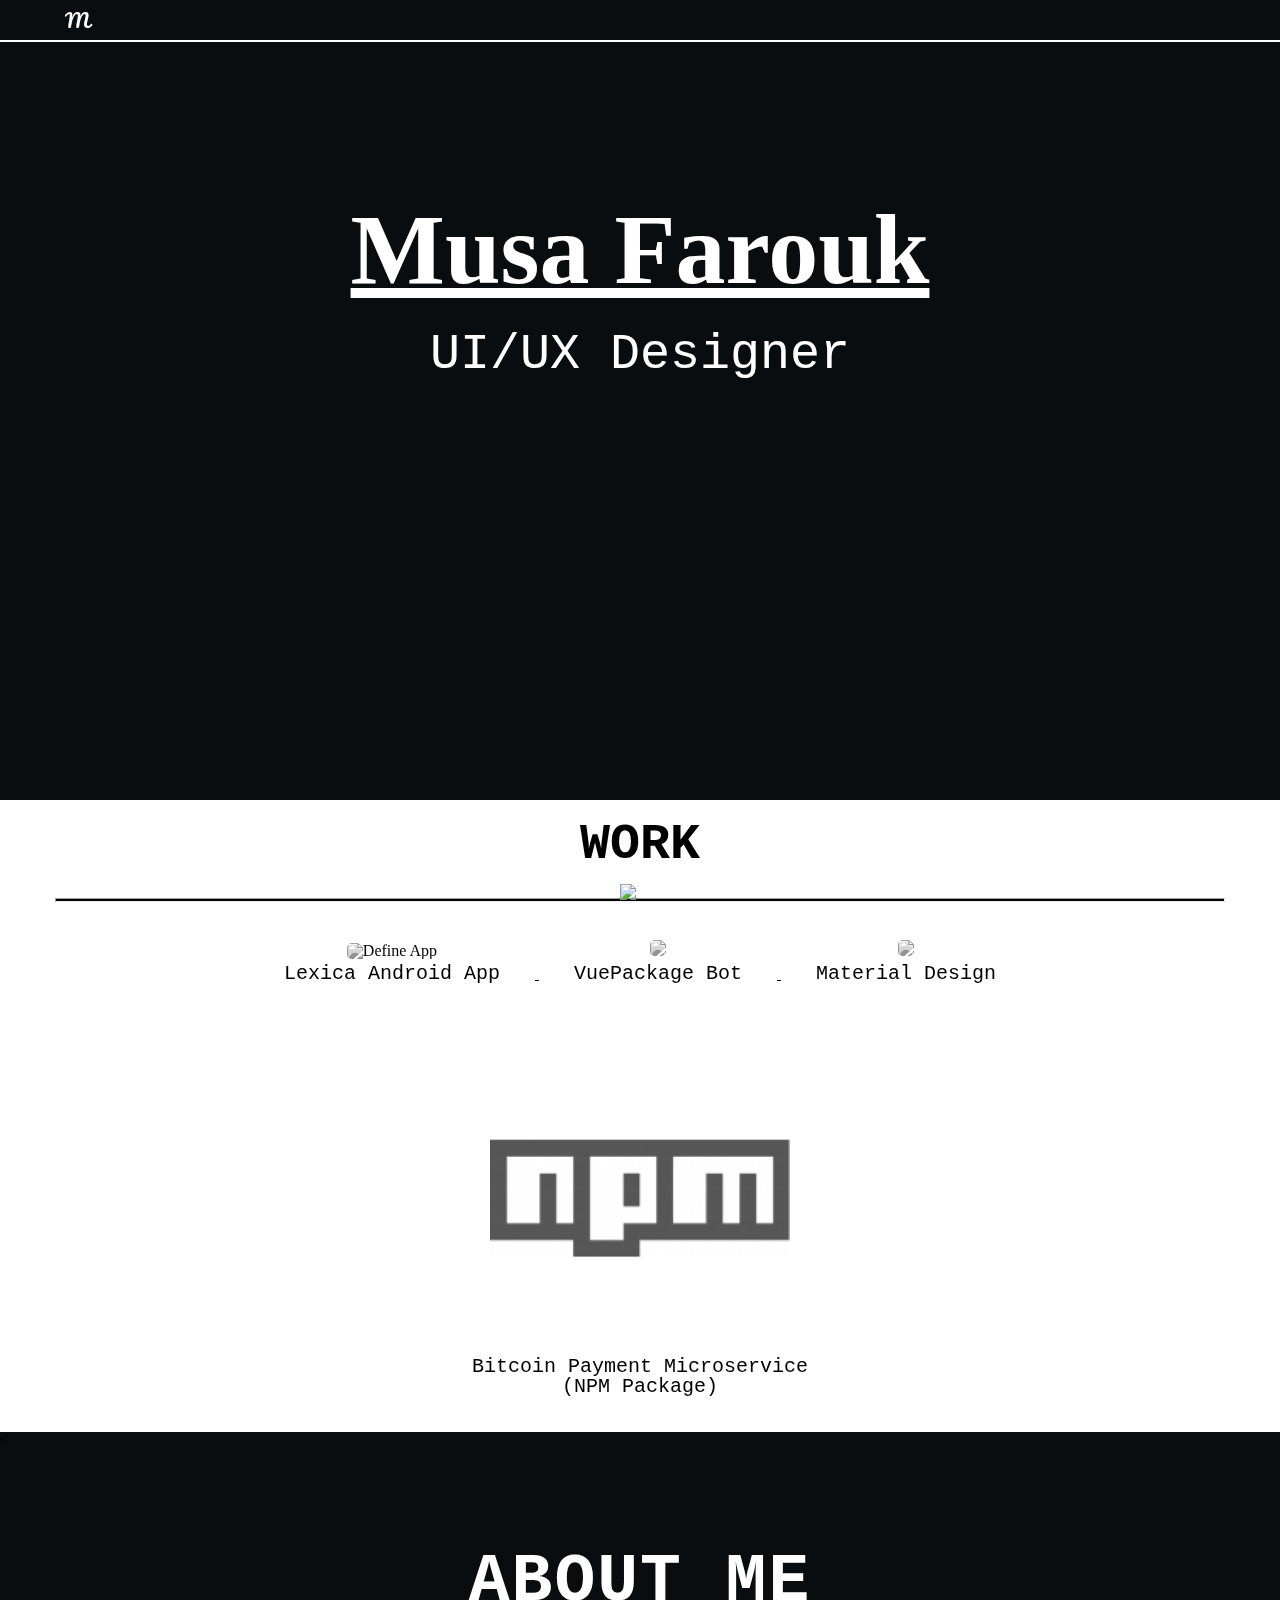
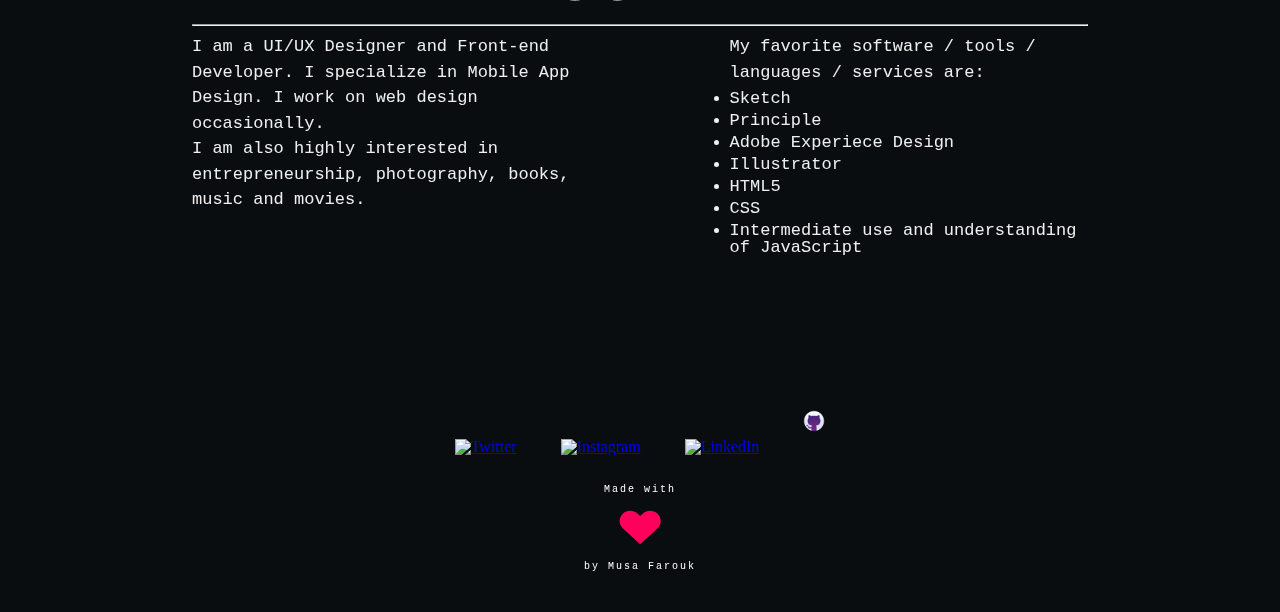
==== public/index.html @ 6ebf434c "Commiting changes" ====
<!DOCTYPE html>
<!--
    Site Design By Musa Farouk Ikhade
	08140719844
    musa@mquantative.com
-->
<html>
		<head>
		<!--Website title here-->
		<title>Welcome | Musa Farouk</title>

		<!--Site design by Musa Farouk-->
		<meta charset="utf-8">
		<meta name="viewport" content="width=device-width, initial-scale=1.0, shrink-to-fit=no">

		<!--Link to css files-->
		<link href="https://fonts.googleapis.com/css?family=Pacifico" rel="stylesheet">
		<link href="https://fonts.googleapis.com/css?family=Roboto" rel="stylesheet">
		<link href="assets/css/style.css" rel="stylesheet" type="text/css">
		<link rel="shortcut icon" href="assets/img/favicon.ico" type="image/x-icon">
		<link rel="icon" href="assets/img/favicon.ico" type="image/x-icon">
		<link rel="icon" sizes="16x16 32x32" type="image/x-icon" href="/assets/img/favicon.ico">

		<!-- Scripts are loaded here -->
		<script src="assets/js/jquery-3.2.1.js"></script>
		<script src="assets/js/scrollreveal.min.js"></script>
		<script src="assets/js/particles.js"></script>
		<script src="assets/js/main.js"></script>

		<!-- Start of Async Drift Code -->
<script>
!function() {
  var t;
  if (t = window.driftt = window.drift = window.driftt || [], !t.init) return t.invoked ? void (window.console && console.error && console.error("Drift snippet included twice.")) : (t.invoked = !0, 
  t.methods = [ "identify", "config", "track", "reset", "debug", "show", "ping", "page", "hide", "off", "on" ], 
  t.factory = function(e) {
    return function() {
      var n;
      return n = Array.prototype.slice.call(arguments), n.unshift(e), t.push(n), t;
    };
  }, t.methods.forEach(function(e) {
    t[e] = t.factory(e);
  }), t.load = function(t) {
    var e, n, o, i;
    e = 3e5, i = Math.ceil(new Date() / e) * e, o = document.createElement("script"), 
    o.type = "text/javascript", o.async = !0, o.crossorigin = "anonymous", o.src = "https://js.driftt.com/include/" + i + "/" + t + ".js", 
    n = document.getElementsByTagName("script")[0], n.parentNode.insertBefore(o, n);
  });
}();
drift.SNIPPET_VERSION = '0.3.1';
drift.load('cgr87thwf9w5');
</script>
<!-- End of Async Drift Code -->
	</head>
<body>
<!-- Audio that plays as soon as page loads -->
<audio autoplay="">
	<source src="assets/aud/pop_drip.wav" type="audio/wav">
</audio>

<!-- Navigation Section Starts Here -->
<div class="first-page-section">
<div class="nav" id="nav">
	<div class="container" >
		<div class="left-nav">
			<p>M</p>
		</div>
		<div class="right-nav">
				
		</div>
	</div>
</div>



<!-- Introduction section -->
<div class="foo">
<div class="introduction">
	<div class="container">
		<h1>Musa Farouk</h1>
		<p>UI/UX Designer</p>
		<a href="#portfolio">
		<img class="arrow bounce" src="assets/img/arrow.png">
		</a>
	</div>
</div>
</div>


<!-- Portfolio Section here -->
<div class="bar">
<div class="portfolio" id="portfolio">
	<div class="container">
		<h1>WORK</h1>
		<hr>
		<article>
			<a href="pages/define.html">
			<section>
				<img src="assets/img/promo-p.png" alt="Define App">
				<p>Lexica Android App</p>
			</section>
			</a>
			<a href="pages/vuepackage.html">
			<section>
				<img src="assets/img/vue4.jpg">
				<p>VuePackage Bot</p>
			</section>
			</a>
			<section>
				<img src="assets/img/material2.png">
				<p>Material Design</p>
			</section>
			<br>
			<!-- <section>
				<video src="assets/vid/IMG_9490.mp4" autoplay="">
				<p>Prototyping</p>
			</section>-->
			<a target="_blank" href="https://www.npmjs.com/package/bitcoin-payment-microservice">
			<section> 
				<img src="assets/img/npm_c.png">
				<p>Bitcoin Payment Microservice<br>(NPM Package)</p>
			</section>
			</a>
		</article>
	</div>
</div>
</div>
<!-- About section -->
<!-- <div class="about">
	<div class="container">
		<h1>ABOUT</h1>
		<hr>
		<ul class="about-section">
			<li class="left-about">
				<p>I am a UI/UX Designer and Front-end Developer. I specialize in Mobile App Design. I work on web design occasionally.<br>I am also highly interested in entrepreneurship, photography, books, music and movies.</p>
			</li>
			<li class="right-about">
				<h2>My Tools &amp; Key Attributes</h2>
				<ul>
					<li>Sketch</li>
					<li>Illustrator</li>
					<li>HTML5</li>
					<li>CSS3</li>
					<li>Intermediate use and understanding of javascript.</li>
				</li>
			</div>
		</div>
	</div>
</div> -->

<!-- Contact Section -->


<!-- About section -->
<<!-- div class="container"> -->
<div class="bar">
<div class="section tres" id="link3">
	<div class="info">
				<h2>ABOUT ME</h2>
				<hr />
				<div class="left">
					<p>
					I am a UI/UX Designer and Front-end Developer. I specialize in Mobile App Design. I work on web design occasionally.<br>I am also highly interested in entrepreneurship, photography, books, music and movies.	
				</p>
				</div>
				<div class="right">
					<p>My favorite software / tools / languages / services are:</p>
					<ul>
						<li>Sketch</li>
						<li>Principle</li>
						<li>Adobe Experiece Design</li>
						<li>Illustrator</li>
						<li>HTML5</li>
						<li>CSS</li>
						<li>Intermediate use and understanding of JavaScript</li>
					</ul>
				</div>
	</div> 
</div>
</div>
<br><br>

<!-- Footer section -->
<div class="bar">
<div class="container">
<div class="footer">
		<div class="right-footer">
			<div class="social-buttons">
				<div>
					<span><a target="_blank" href="https://twitter.com/DevlinBlake"><img alt="Twitter" class="social-buttons-img" src="assets/img/twitter-c.png"></a></span>
					<span><a target="_blank" href="https://www.instagram.com/devlinblake"><img alt="Instagram" class="social-buttons-img" src="assets/img/instagram-c.png"></a></span>
					<span><a target="_blank" href="https://www.linkedin.com/in/farouk-musa-487773127/"><img alt="LinkedIn" class="social-buttons-img" src="assets/img/linkedin-c.png"></a></span>
					<span><a target="_blank" href="https://github.com/musafarouk"><img alt="GitHub" class="social-buttons-img" src="assets/img/github-c.ico"></a></span>
				</div>
			</div>
		</div>
		<p class="withLove">
			Made with
			<div class="withLove">
				<svg version="1.1" xmlns="http://www.w3.org/2000/svg" xmlns:xlink="http://www.w3.org/1999/xlink" x="0px" y="0px" width="92px"
				 height="72px" viewBox="0 0 92 72" enable-background="new 0 0 92 72" xml:space="preserve" class="heart">
					<g>
						<path fill="#010101" d="M82.32,7.888c-8.359-7.671-21.91-7.671-30.271,0l-5.676,5.21l-5.678-5.21c-8.357-7.671-21.91-7.671-30.27,0 c-9.404,8.631-9.404,22.624,0,31.255l35.947,32.991L82.32,39.144C91.724,30.512,91.724,16.52,82.32,7.888z"></path>
					</g>
				</svg>
			</div>
			<p>by Musa Farouk</p>
		<!-- <p class="foot-note">&copy; 2017 | MUSA FAROUK</p> -->
		</p>
</div>
</div>
</div>
<!-- <div id="particles-js"></div> -->
</body>
</html>
---- public/assets/css/style.css ----
/*General page styling is here*/
/*Body styling is here*/
html, body, div, span, object, iframe, h1, h2, h3, h4, h5, h6, p, blockquote, pre, abbr, address, cite, code, del, dfn, em, img, ins, kbd, q, samp, small, strong, sub, sup, var, b, i, dl, dt, dd, ol, ul, li, fieldset, form, label, legend, table, caption, tbody, tfoot, thead, tr, th, td, article, aside, canvas, details, figcaption, figure, footer, header, hgroup, menu, nav, section, summary, time, mark, audio, video {
	margin: 0;
	padding: 0;
	border: 0;
	outline: 0;
	font-size: 100%;
	vertical-align: baseline;
	background: transparent;
}

body {
	line-height: 1;
}

/*Container styling begins here*/
.container
{
	padding-right: 10px;
	padding-left: 10px;
	margin-right: auto;
	margin-left: auto;
}
@media (min-width: 768px)
{
	.container
	{
		width: 750px;
  	}
}
@media (min-width: 992px)
{
	.container
  	{
		width: 970px;
	}
}
@media (min-width: 1200px)
{
	.container
	{
		width: 1170px;
	}
}


.arrow
{
	
	width: 40px;
	position: absolute;
	bottom: 0;
	left: 50%;
	margin-left:-20px;
	z-index: 0;
}

.bounce
{
  -moz-animation: bounce 2s infinite;
  -webkit-animation: bounce 2s infinite;
  animation: bounce 2s infinite;
}

@keyframes bounce {
  0%, 20%, 50%, 80%, 100% {
    transform: translateY(0);
  }
  40% {
    transform: translateY(-30px);
  }
  60% {
    transform: translateY(-15px);
  }
}


/*Bouncy heart animation*/
.withLove .heart
{
	position:relative;
	z-index:2;
	-webkit-animation:a 1.33s ease-in-out infinite;
	animation:a 1.33s ease-in-out infinite;
	width:44px;
	height:44px
}
.withLove .heart path
{
	fill:#ff005d;
}

/*Keyframe starts here*/
@-webkit-keyframes
{
	0%
{
-webkit-transform:scale(1)
}
50%
{
	-webkit-transform:scale(.8)
}
}
@-webkit-keyframes a
{
	0%,to
	{
		-webkit-transform:scale(1)
	}
	0%
	{
		transform:scale(1)
	}
	50%
	{
		-webkit-transform:scale(.8);
		transform:scale(.8)
	}
	to
	{
		-webkit-transform:scale(1);
		transform:scale(1)
	}
}
@keyframes a
{
0%
	{
		-webkit-transform:scale(1);
		transform:scale(1)
	}
50%
	{
		-webkit-transform:scale(.8);
		transform:scale(.8)
	}
to
	{
		-webkit-transform:scale(1);
		transform:scale(1)
	}
}

#bottom-img
{
	transform: rotate(180deg);
}

/*#particles-js
{
	position: absolute !important;
}*/


.foot-note
{
	font-size: 10px !important;
}
/*Media Queries for smaller phones e.g Nokia or old blackberry phones*/
@media screen and (min-width: 0px) and (max-width: 299px)
{
	html
	{
		display:none;
	}
	
}

/*Media Queries for smart phones and phablets eg iphone 8 & Iphone 8 plus*/
@media screen and (min-width: 300px) and (max-width: 374px)
{
		body
		{
			background: url("../img/darkbg.jpg") no-repeat #0a0d0f;
		}
		/*Navigation sevtion here*/
		.nav
		{
			width: 100%;
			padding: 10px;
			border-bottom: 2px solid #fff;
	    	z-index: -2;
	    	position: fixed;
			/*box-shadow: 0px 2px 2px 0px rgba(0,0,0,0.5);*/
		}
		/*Left navigation section here*/
		.left-nav p
		{
			font-family: 'Pacifico';
			color: #FFFFFF;
			font-size: 20px;
		}


		.first-page-section
		{
			
	    	
		}

		/*Introduction section here*/
		.introduction
		{
			height: 800px;
		}
		.introduction h1
		{
			text-align: center;
			padding-top: 100px;
			margin-bottom: 30px;
			font-family: 'Product Sans';
			font-size: 50px;
			color: #FFFFFF;
			text-decoration: underline;
		}
		.introduction p
		{
			text-align: center;
			margin-top: 30px;
			margin-bottom: 30px;
			font-family: monospace;
			font-size: 50px;
			color: #FFFFFF;
		}

		/*Portfolio Section here*/
		.portfolio
		{
			background-color: #ffffff;
			text-align: center;
		}

		.portfolio h1
		{
			padding: 20px;
			font-size: 50px;
			font-family: monospace;
		}

		.portfolio hr
		{
			color: black;
			height: 2px;
			background-color: black;
		}

		/*Portfolio grid section here*/
		article
		{
			text-align: center;
		}
		article section
		{
			text-align: center;
			display: inline-block;
			padding: 30px;
			
			
			
		}
		article a
		{
			color: #000;
		}
		article section img
		{
			width: 230px;
			border-radius: 5px;
			box-shadow: 2px 4px 6px 1px rgba(50, 50, 50, 0.5);
			transition: all 0.3s ease-in;
		}
		article section img:hover
		{
			transform: scale(1.05);

		}
		article section p
		{
			font-family: monospace;
			padding: 5px;
			font-size: 20px;
			
		}

		/*ABOUT SECTION*/
		.tres
		{
		  min-height: 400px;
		  padding-bottom: 100px;
		  background: #0a0d0f;
		}
		.tres .info
		{
		    width: 70%;
		    margin: 0 auto;
		    padding-top: 100px;
		}
		.tres .info #cancionesRandom
		{
		      display: none;
		      color: yellow;
		      height: 20px;
		      max-width: 400px;
		      font-size: 15px;
		      letter-spacing: 0.5px;
		      font-family: monospace;
		  }
		.tres h2
		{
			text-align: center;
		    font-family: monospace;
		    font-weight: 700;
		    font-size: 50px;
		    margin: 0;
		    color: white;
		    letter-spacing: 2px;
		    cursor: pointer;
		}
		.tres h2::selection
		{
		    background: yellow;
		    color: #111111;
		}
		.tres .left
		{
		    width: 100%;
		    height: 100%;
		    /*padding-right: 30px;*/
		    padding-bottom: 20px;
		    box-sizing: border-box;
		}
		.tres .left a
		{
		    color: white;
		    text-decoration: none;
		}
		.tres .left a::selection
		{
		    background: yellow;
		    color: #111111;
		}
		.tres .left a:hover
		{
			color: yellow;
		}
		.tres .left p
		{
			text-align: center;
		    font-family: monospace;
		    font-size: 17px;
			line-height: 1.5;
			color: #efefef;
		}
		.tres .left p::selection
		{
		    background: yellow;
		    color: #111111;
		}
		.tres .right
		{
		    width: 100%;
		    height: 100%;
		    float: right;
		}
		.tres .right p
		{
			text-decoration: underline;
			text-align: center;
		    font-family: monospace;
		    font-size: 20px;
		    line-height: 1.5;
			color: #efefef;
		}
		.tres .right p::selection
		{
		    background: yellow;
		    color: #111111;
		}
		.tres .right ul li
		{
			text-align: center;
		    color: #efefef;
		    font-family: monospace;
		    font-size: 17px;
		    margin-top: 5px;
		}
		.tres .right ul li::selection
		{
		    background: yellow;
		    color: #111111;
		}
		/*Footer section*/
		.footer
		{
			right: 0;
			left: 0;
			float: center;
			text-align: center;
			padding: 10px;
		}

		.social-buttons div span
		{
			display: inline;
			list-style-type: none;
		}

		.social-buttons div span a img
		{
			width: 20px;
			margin-left: auto;
			margin-right: auto;
			padding: 20px;
			transition: all 0.3s ease-in;
		}
		.footer p
		{
			padding: 20px;
			color: #fff;
			letter-spacing: 2px;
			font-family: monospace;
			font-size: 10px;
		}
}


/*Media Queries for devices slightly larger than tablets but not laptops or desktops e.g iPad Pro*/
@media screen and (min-width: 375px) and (max-width: 959px)
{
	body
	{
		background: url("../img/darkbg.jpg") no-repeat #0a0d0f;
	}
	/*Navigation sevtion here*/
	.nav
	{
		width: 100%;
		padding: 10px;
		border-bottom: 2px solid #fff;
    	z-index: -2;
    	position: fixed;
		/*box-shadow: 0px 2px 2px 0px rgba(0,0,0,0.5);*/
	}
	/*Left navigation section here*/
	.left-nav p
	{
		font-family: 'Pacifico';
		color: #FFFFFF;
		font-size: 20px;
	}


	.first-page-section
	{
		
    	
	}

	/*Introduction section here*/
	.introduction
	{
		height: 800px;
	}
	.introduction h1
	{
		text-align: center;
		padding-top: 100px;
		margin-bottom: 30px;
		font-family: 'Product Sans';
		font-size: 90px;
		color: #FFFFFF;
		text-decoration: underline;
	}
	.introduction p
	{
		text-align: center;
		margin-top: 30px;
		margin-bottom: 30px;
		font-family: monospace;
		font-size: 50px;
		color: #FFFFFF;
	}

	/*Portfolio Section here*/
	.portfolio
	{
		background-color: #ffffff;
		text-align: center;
	}

	.portfolio h1
	{
		padding: 20px;
		font-size: 50px;
		font-family: monospace;
	}

	.portfolio hr
	{
		color: black;
		height: 2px;
		background-color: black;
	}

	/*Portfolio grid section here*/
	article
	{
		text-align: center;
	}
	article section
	{
		display: inline-block;
		padding: 30px;
		text-align: center;
	}
	article a
	{
		color: #000;
	}
	article section img
	{
		width: 300px;
		border-radius: 5px;
		box-shadow: 2px 4px 6px 1px rgba(50, 50, 50, 0.5);
		transition: all 0.3s ease-in;
	}
	article section img:hover
	{
		transform: scale(1.05);

	}
	article section p
	{
		font-family: monospace;
		padding: 5px;
		font-size: 20px;
		
	}

	/*ABOUT SECTION*/
	.tres
	{
	  min-height: 400px;
	  padding-bottom: 100px;
	  background: #0a0d0f;
	}
	.tres .info
	{
	    width: 70%;
	    margin: 0 auto;
	    padding-top: 100px;
	}
	.tres .info #cancionesRandom
	{
	      display: none;
	      color: yellow;
	      height: 20px;
	      max-width: 400px;
	      font-size: 15px;
	      letter-spacing: 0.5px;
	      font-family: monospace;
	  }
	.tres h2
	{
		text-align: center;
	    font-family: monospace;
	    font-weight: 700;
	    font-size: 50px;
	    margin: 0;
	    color: white;
	    letter-spacing: 2px;
	    cursor: pointer;
	}
	.tres h2::selection
	{
	    background: yellow;
	    color: #111111;
	}
	.tres .left
	{
	    width: 100%;
	    height: 100%;
	    /*padding-right: 30px;*/
	    padding-bottom: 20px;
	    box-sizing: border-box;
	}
	.tres .left a
	{
	    color: white;
	    text-decoration: none;
	}
	.tres .left a::selection
	{
	    background: yellow;
	    color: #111111;
	}
	.tres .left a:hover
	{
		color: yellow;
	}
	.tres .left p
	{
	    font-family: monospace;
	    font-size: 17px;
		line-height: 1.5;
		color: #efefef;
		text-align: center;
	}
	.tres .left p::selection
	{
	    background: yellow;
	    color: #111111;
	}
	.tres .right
	{
	    width: 100%;
	    height: 100%;
	    float: right;
	}
	.tres .right p
	{
		text-decoration: underline;
		text-align: center;
	    font-family: monospace;
	    font-size: 20px;
	    line-height: 1.5;
		color: #efefef;
	}
	.tres .right p::selection
	{
	    background: yellow;
	    color: #111111;
	}
	.tres .right ul li
	{
		text-align: center;
	    color: #efefef;
	    font-family: monospace;
	    font-size: 17px;
	    margin-top: 5px;
	}
	.tres .right ul li::selection
	{
	    background: yellow;
	    color: #111111;
	}
	/*Footer section*/
	.footer
	{
		right: 0;
		left: 0;
		float: center;
		text-align: center;
		padding: 10px;
	}

	.social-buttons div span
	{
		display: inline;
		list-style-type: none;
	}

	.social-buttons div span a img
	{
		width: 20px;
		margin-left: auto;
		margin-right: auto;
		padding: 20px;
		transition: all 0.3s ease-in;
	}
	.footer p
	{
		padding: 30px;
		color: #fff;
		letter-spacing: 2px;
		font-family: monospace;
		font-size: 10px;
	}
}


/*Media Queries for very large screens Such as laptops*/
@media screen and (min-width: 960px)
{
	body
	{
		background: url("../img/darkbg.jpg") no-repeat #0a0d0f;
	}
	/*Navigation sevtion here*/
	.nav
	{
		width: 100%;
		padding: 10px;
		border-bottom: 2px solid #fff;
    	z-index: -2;
    	position: fixed;
		/*box-shadow: 0px 2px 2px 0px rgba(0,0,0,0.5);*/
	}
	/*Left navigation section here*/
	.left-nav p
	{
		font-family: 'Pacifico';
		color: #FFFFFF;
		font-size: 20px;
	}


	.first-page-section
	{
		
    	
	}

	/*Introduction section here*/
	.introduction
	{
		height: 800px;
	}
	.introduction h1
	{
		text-align: center;
		padding-top: 200px;
		margin-bottom: 30px;
		font-family: 'Product Sans';
		font-size: 100px;
		color: #FFFFFF;
		text-decoration: underline;
	}
	.introduction p
	{
		text-align: center;
		margin-top: 30px;
		margin-bottom: 30px;
		font-family: monospace;
		font-size: 50px;
		color: #FFFFFF;
	}

	/*Portfolio Section here*/
	.portfolio
	{
		background-color: #ffffff;
		text-align: center;

	}

	.portfolio h1
	{
		padding: 20px;
		font-size: 50px;
		font-family: monospace;
	}

	.portfolio hr
	{
		color: black;
		height: 2px;
		background-color: black;
	}

	/*Portfolio grid section here*/
	article
	{
		
	}
	article section
	{
		display: inline-block;
		padding: 30px;
		
		
		
	}
	article section video
	{
		width: 300px;
		line-height: 
	}
	article a
	{
		color: #000;
	}
	article section img
	{
		width: 300px;
		border-radius: 5px;
		/* box-shadow: 2px 4px 6px 1px rgba(50, 50, 50, 0.5); */
		transition: all 0.2s ease-in;
		filter: grayscale(1);
	}
	article section img:hover
	{
		/* transform: scale(1.05); */
		filter: grayscale(0);
		/* box-shadow: 2px 2px 10px 10px rgba(50, 50, 50, 0.5); */
		/* box-shadow: 2px 4px 6px 1px rgba(50, 50, 50, 0.5); */
		box-shadow: 0px 20px 30px 10px rgba(0,0,0,.15);

	}
	article section p
	{
		font-family: monospace;
		padding: 5px;
		font-size: 20px;
		
	}

	/*ABOUT SECTION*/
	.tres
	{
	  min-height: 400px;
	  padding-bottom: 100px;
	  background: #0a0d0f;
	}
	.tres .info
	{
	    width: 70%;
	    margin: 0 auto;
	    padding-top: 100px;
	}
	.tres .info #cancionesRandom
	{
	      display: none;
	      color: yellow;
	      height: 20px;
	      max-width: 400px;
	      font-size: 15px;
	      letter-spacing: 0.5px;
	      font-family: monospace;
	  }
	.tres h2
	{
		text-align: center;
	    font-family: monospace;
	    font-weight: 700;
	    font-size: 68px;
	    margin: 0;
	    color: white;
	    letter-spacing: 2px;
	    cursor: pointer;
	}
	.tres h2::selection
	{
	    background: yellow;
	    color: #111111;
	}
	.tres .left
	{
	    width: 50%;
	    height: 100%;
	    float: left;
	    padding-right: 30px;
	    box-sizing: border-box;
	}
	.tres .left a
	{
	    color: white;
	    text-decoration: none;
	}
	.tres .left a::selection
	{
	    background: yellow;
	    color: #111111;
	}
	.tres .left a:hover
	{
		color: yellow;
	}
	.tres .left p
	{
	    font-family: monospace;
	    font-size: 17px;
		line-height: 1.5;
		color: #efefef;
	}
	.tres .left p::selection
	{
	    background: yellow;
	    color: #111111;
	}
	.tres .right
	{
	    width: 40%;
	    height: 100%;
	    float: right;
	}
	.tres .right p
	{
	    font-family: monospace;
	    font-size: 17px;
	    line-height: 1.5;
		color: #efefef;
	}
	.tres .right p::selection
	{
	    background: yellow;
	    color: #111111;
	}
	.tres .right ul li
	{
	    color: #efefef;
	    font-family: monospace;
	    font-size: 17px;
	    margin-top: 5px;
	}
	.tres .right ul li::selection
	{
	    background: yellow;
	    color: #111111;
	}
	/*Footer section*/
	.footer
	{
		right: 0;
		left: 0;
		float: center;
		text-align: center;
		padding: 10px;
	}

	.social-buttons div span
	{
		display: inline;
		list-style-type: none;
	}

	.social-buttons div span a img
	{
		width: 22px;
		margin-left: auto;
		margin-right: auto;
		padding: 20px;
		transition: all 0.3s ease-in;
		/* filter: grayscale(1); */
	}

	.social-buttons div span a img:hover
	{
		transform: scale(1.2);
		/* filter: grayscale(0); */
	}
	.footer p
	{
		padding: 10px;
		color: #fff;
		letter-spacing: 2px;
		font-family: monospace;
		font-size: 10px;
	}
	/* Rectangle 2: */
background-image: linear-gradient(-135deg, #8BCCF1 0%, #8278F1 100%);
border: 1px solid #979797;

/* Rectangle 3: */
background-image: linear-gradient(-90deg, #3023AE 0%, #C86DD7 100%);
border-radius: 12px;
}










/*About me section*/
	/*.about
	{

	}
	.about h1
	{
		color: #fff;
		font-family: monospace;
		font-size: 50px;
		padding:20px;
		text-align: center;
	}
	.about ul
	{
		display: inline-block;
	}
	.about ul li
	{

	}
	.about-section
	{
		display: inline-block;
	}
	.left-about
	{
		float: left;
	}
	.left-about p
	{
		width: 50%;
		color: #fff;
		line-height: 30px;
		font-family: monospace;
	}
	.right-about
	{
		color: #fff;
	}
	.right-about ul li
	{
		font-size: 10px;
		line-height: 30px;
		
		font-family: monospace;
	}*/
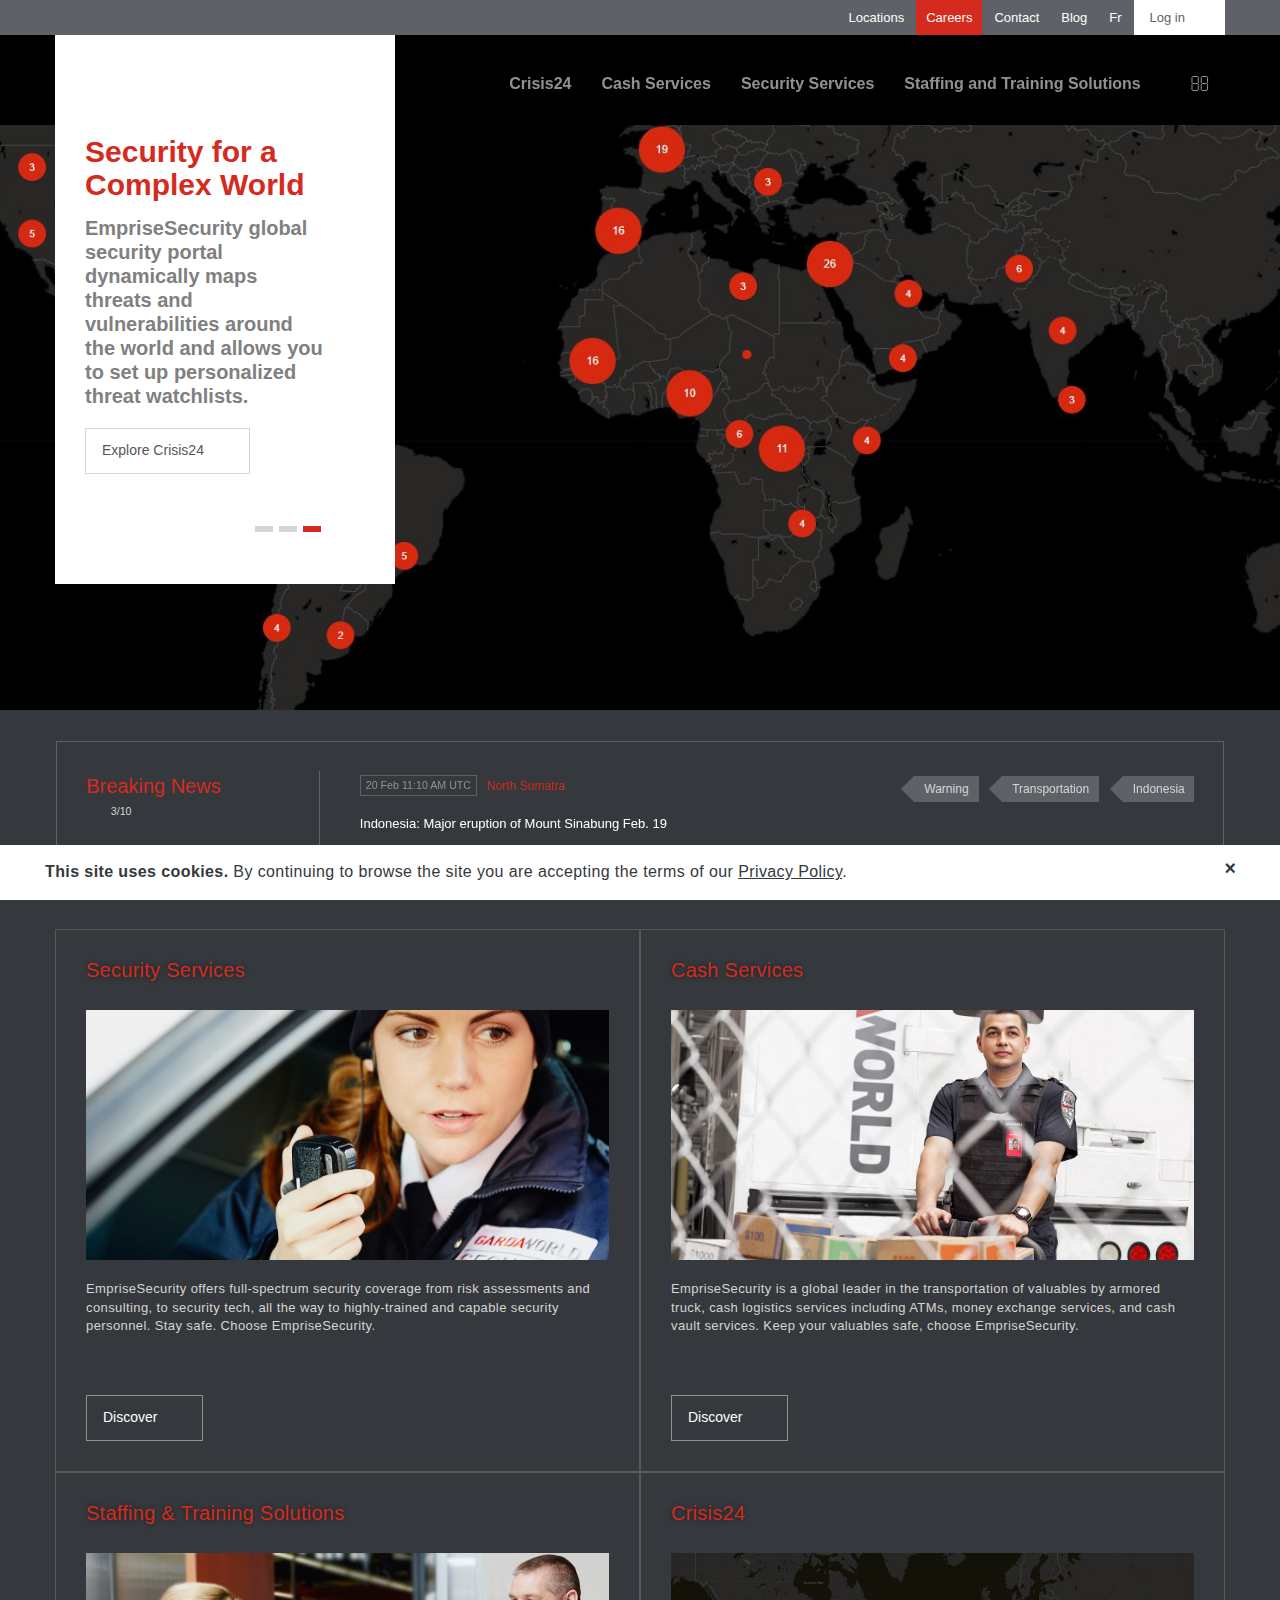
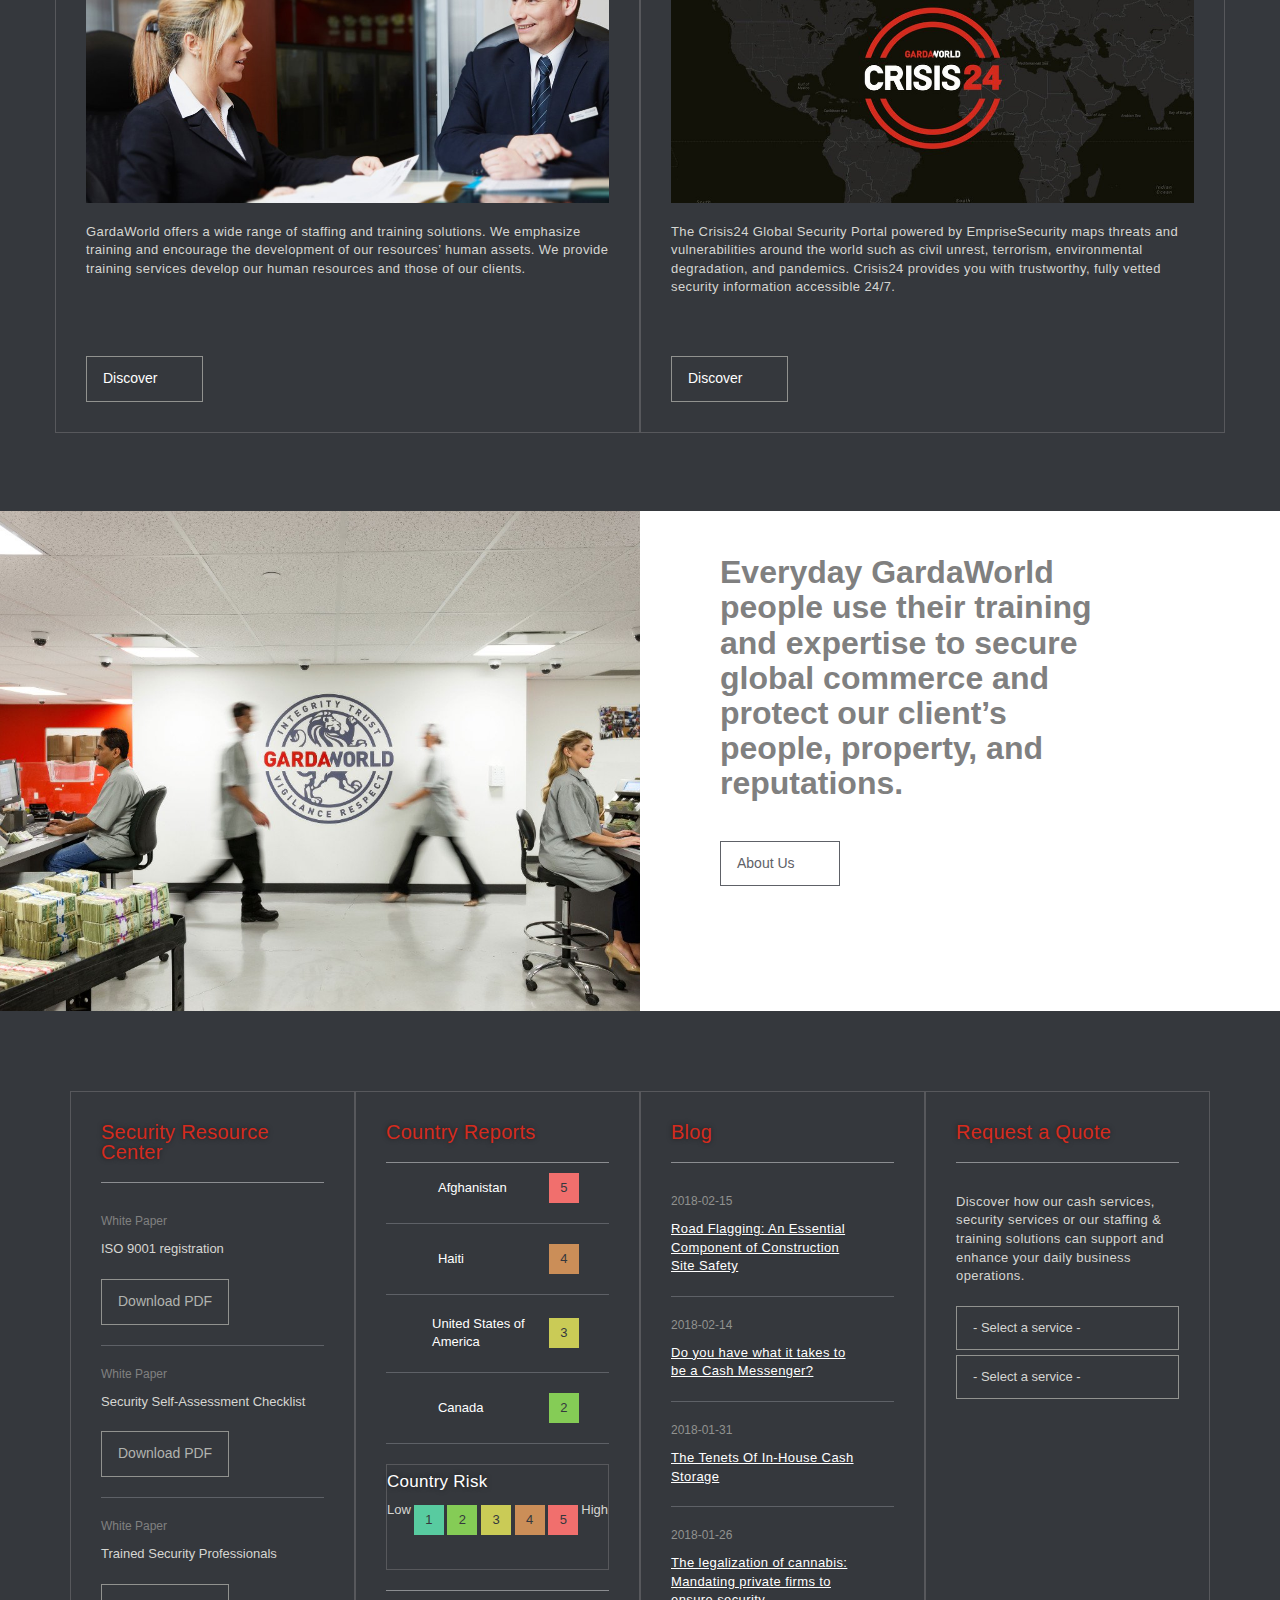
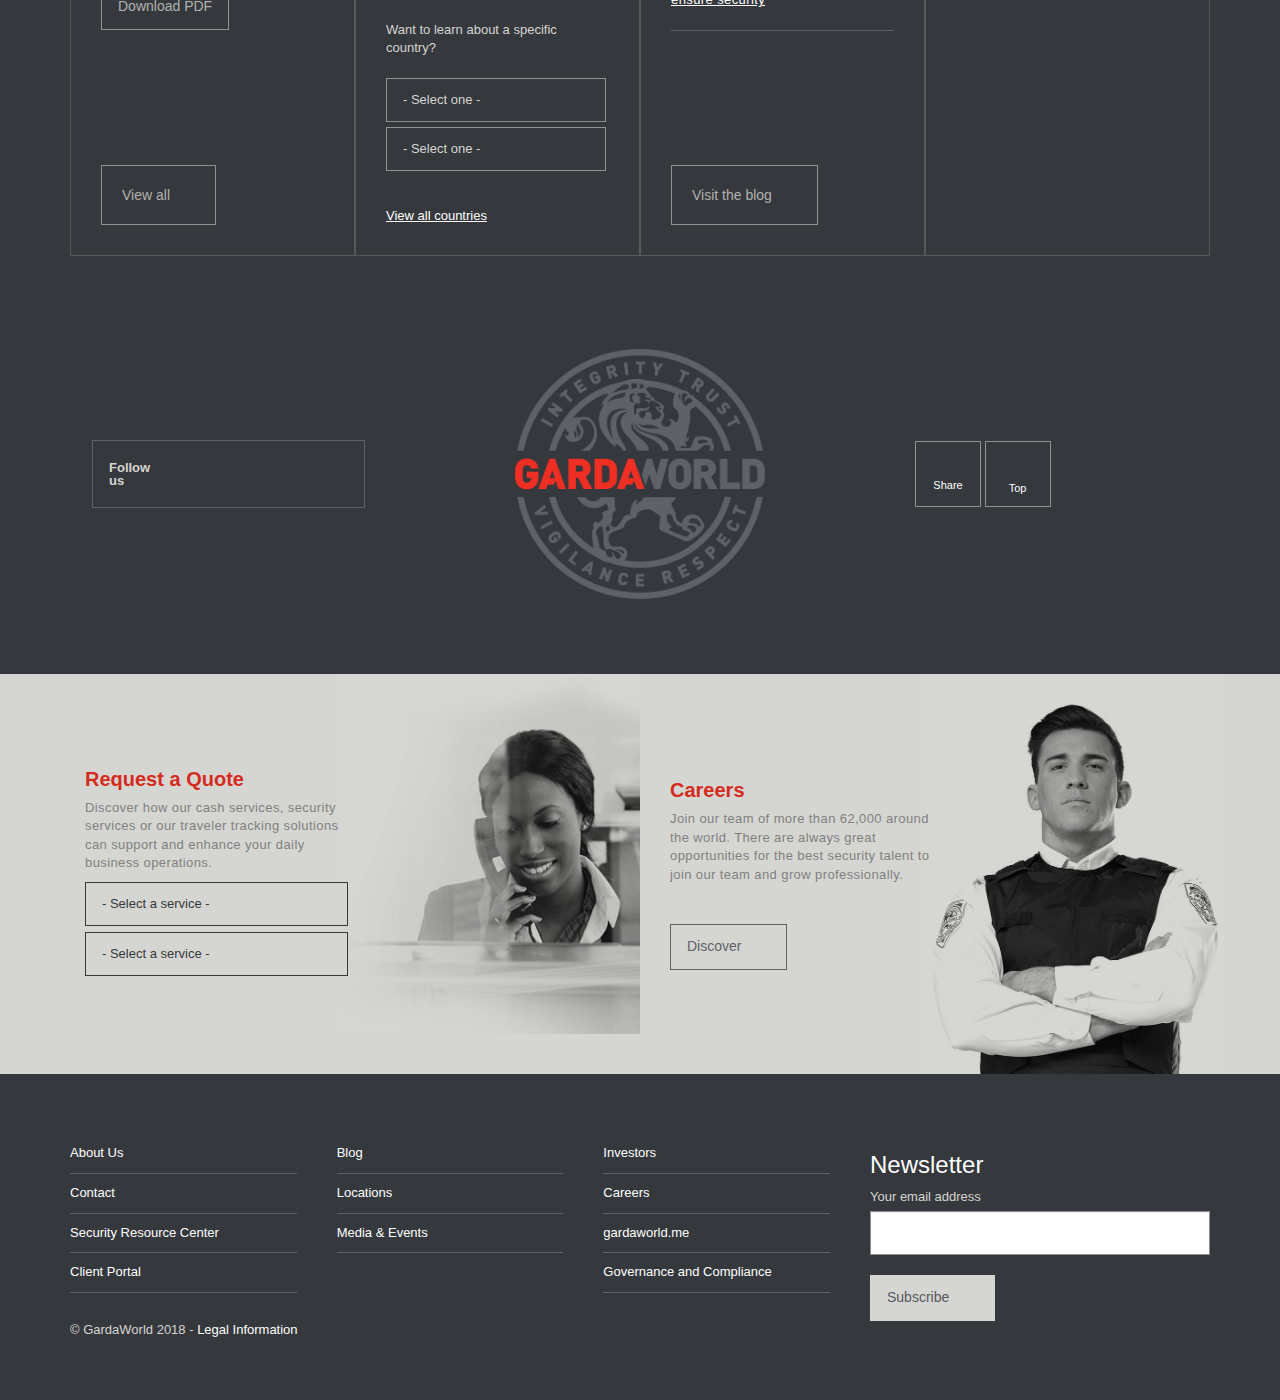
==== commit 93691569: "Initial Commit" ====
--- a/public/index.html
+++ b/public/index.html
@@ -1,256 +1,2169 @@
 <!DOCTYPE html>
-<!--
-    Site Design By Musa Farouk Ikhade
-	08140719844
-    musa@mquantative.com
--->
-<html>
-		<head>
-		<!--Website title here-->
-		<title>Welcome | Musa Farouk</title>
-
-		<!--Site design by Musa Farouk-->
-		<meta charset="utf-8">
-		<meta name="viewport" content="width=device-width, initial-scale=1.0, shrink-to-fit=no">
-
-		<!--Link to css files-->
-		<link href="https://fonts.googleapis.com/css?family=Pacifico" rel="stylesheet">
-		<link href="https://fonts.googleapis.com/css?family=Roboto" rel="stylesheet">
-		<link href="assets/css/style.css" rel="stylesheet" type="text/css">
-		<link rel="shortcut icon" href="assets/img/favicon.ico" type="image/x-icon">
-		<link rel="icon" href="assets/img/favicon.ico" type="image/x-icon">
-		<link rel="icon" sizes="16x16 32x32" type="image/x-icon" href="/assets/img/favicon.ico">
-
-		<!-- Scripts are loaded here -->
-		<script src="assets/js/jquery-3.2.1.js"></script>
-		<script src="assets/js/scrollreveal.min.js"></script>
-		<script src="assets/js/particles.js"></script>
-		<script src="assets/js/main.js"></script>
-
-		<!-- Start of Async Drift Code -->
-<script>
-!function() {
-  var t;
-  if (t = window.driftt = window.drift = window.driftt || [], !t.init) return t.invoked ? void (window.console && console.error && console.error("Drift snippet included twice.")) : (t.invoked = !0, 
-  t.methods = [ "identify", "config", "track", "reset", "debug", "show", "ping", "page", "hide", "off", "on" ], 
-  t.factory = function(e) {
-    return function() {
-      var n;
-      return n = Array.prototype.slice.call(arguments), n.unshift(e), t.push(n), t;
-    };
-  }, t.methods.forEach(function(e) {
-    t[e] = t.factory(e);
-  }), t.load = function(t) {
-    var e, n, o, i;
-    e = 3e5, i = Math.ceil(new Date() / e) * e, o = document.createElement("script"), 
-    o.type = "text/javascript", o.async = !0, o.crossorigin = "anonymous", o.src = "https://js.driftt.com/include/" + i + "/" + t + ".js", 
-    n = document.getElementsByTagName("script")[0], n.parentNode.insertBefore(o, n);
-  });
-}();
-drift.SNIPPET_VERSION = '0.3.1';
-drift.load('cgr87thwf9w5');
-</script>
-<!-- End of Async Drift Code -->
-	</head>
-<body>
-<!-- Audio that plays as soon as page loads -->
-<audio autoplay="">
-	<source src="assets/aud/pop_drip.wav" type="audio/wav">
-</audio>
-
-<!-- Navigation Section Starts Here -->
-<div class="first-page-section">
-<div class="nav" id="nav">
-	<div class="container" >
-		<div class="left-nav">
-			<p>M</p>
-		</div>
-		<div class="right-nav">
-				
-		</div>
-	</div>
-</div>
-
-
-
-<!-- Introduction section -->
-<div class="foo">
-<div class="introduction">
-	<div class="container">
-		<h1>Musa Farouk</h1>
-		<p>UI/UX Designer</p>
-		<a href="#portfolio">
-		<img class="arrow bounce" src="assets/img/arrow.png">
-		</a>
-	</div>
-</div>
-</div>
-
-
-<!-- Portfolio Section here -->
-<div class="bar">
-<div class="portfolio" id="portfolio">
-	<div class="container">
-		<h1>WORK</h1>
-		<hr>
-		<article>
-			<a href="pages/define.html">
-			<section>
-				<img src="assets/img/promo-p.png" alt="Define App">
-				<p>Lexica Android App</p>
-			</section>
-			</a>
-			<a href="pages/vuepackage.html">
-			<section>
-				<img src="assets/img/vue4.jpg">
-				<p>VuePackage Bot</p>
-			</section>
-			</a>
-			<section>
-				<img src="assets/img/material2.png">
-				<p>Material Design</p>
-			</section>
-			<br>
-			<!-- <section>
-				<video src="assets/vid/IMG_9490.mp4" autoplay="">
-				<p>Prototyping</p>
-			</section>-->
-			<a target="_blank" href="https://www.npmjs.com/package/bitcoin-payment-microservice">
-			<section> 
-				<img src="assets/img/npm_c.png">
-				<p>Bitcoin Payment Microservice<br>(NPM Package)</p>
-			</section>
-			</a>
-		</article>
-	</div>
-</div>
-</div>
-<!-- About section -->
-<!-- <div class="about">
-	<div class="container">
-		<h1>ABOUT</h1>
-		<hr>
-		<ul class="about-section">
-			<li class="left-about">
-				<p>I am a UI/UX Designer and Front-end Developer. I specialize in Mobile App Design. I work on web design occasionally.<br>I am also highly interested in entrepreneurship, photography, books, music and movies.</p>
-			</li>
-			<li class="right-about">
-				<h2>My Tools &amp; Key Attributes</h2>
-				<ul>
-					<li>Sketch</li>
-					<li>Illustrator</li>
-					<li>HTML5</li>
-					<li>CSS3</li>
-					<li>Intermediate use and understanding of javascript.</li>
-				</li>
+<!-- saved from url=(0022)https://www.garda.com/ -->
+<html lang="en" dir="ltr" prefix="content: http://purl.org/rss/1.0/modules/content/  dc: http://purl.org/dc/terms/  foaf: http://xmlns.com/foaf/0.1/  og: http://ogp.me/ns#  rdfs: http://www.w3.org/2000/01/rdf-schema#  schema: http://schema.org/  sioc: http://rdfs.org/sioc/ns#  sioct: http://rdfs.org/sioc/types#  skos: http://www.w3.org/2004/02/skos/core#  xsd: http://www.w3.org/2001/XMLSchema# "
+ class=" js">
+
+<head>
+	<meta http-equiv="Content-Type" content="text/html; charset=UTF-8">
+	<script type="text/javascript" src="./GardaWorld _ Security Services _ Cash Services_files/14326b517f"></script>
+	<script type="text/javascript" src="./GardaWorld _ Security Services _ Cash Services_files/pd.js"></script>
+	<script src="./GardaWorld _ Security Services _ Cash Services_files/nr-1071.min.js"></script>
+	<script type="text/javascript" async="" src="./GardaWorld _ Security Services _ Cash Services_files/analytics.js"></script>
+	<script async="" src="https://connect.facebook.net/en_US/fbevents.js"></script>
+	<script src="./GardaWorld _ Security Services _ Cash Services_files/gtm.js" async=""></script>
+	<script type="text/javascript">window.NREUM || (NREUM = {}), __nr_require = function (e, t, n) { function r(n) { if (!t[n]) { var o = t[n] = { exports: {} }; e[n][0].call(o.exports, function (t) { var o = e[n][1][t]; return r(o || t) }, o, o.exports) } return t[n].exports } if ("function" == typeof __nr_require) return __nr_require; for (var o = 0; o < n.length; o++)r(n[o]); return r }({ 1: [function (e, t, n) { function r() { } function o(e, t, n) { return function () { return i(e, [f.now()].concat(u(arguments)), t ? null : this, n), t ? void 0 : this } } var i = e("handle"), a = e(2), u = e(3), c = e("ee").get("tracer"), f = e("loader"), s = NREUM; "undefined" == typeof window.newrelic && (newrelic = s); var p = ["setPageViewName", "setCustomAttribute", "setErrorHandler", "finished", "addToTrace", "inlineHit", "addRelease"], d = "api-", l = d + "ixn-"; a(p, function (e, t) { s[t] = o(d + t, !0, "api") }), s.addPageAction = o(d + "addPageAction", !0), s.setCurrentRouteName = o(d + "routeName", !0), t.exports = newrelic, s.interaction = function () { return (new r).get() }; var m = r.prototype = { createTracer: function (e, t) { var n = {}, r = this, o = "function" == typeof t; return i(l + "tracer", [f.now(), e, n], r), function () { if (c.emit((o ? "" : "no-") + "fn-start", [f.now(), r, o], n), o) try { return t.apply(this, arguments) } catch (e) { throw c.emit("fn-err", [arguments, this, e], n), e } finally { c.emit("fn-end", [f.now()], n) } } } }; a("setName,setAttribute,save,ignore,onEnd,getContext,end,get".split(","), function (e, t) { m[t] = o(l + t) }), newrelic.noticeError = function (e) { "string" == typeof e && (e = new Error(e)), i("err", [e, f.now()]) } }, {}], 2: [function (e, t, n) { function r(e, t) { var n = [], r = "", i = 0; for (r in e) o.call(e, r) && (n[i] = t(r, e[r]), i += 1); return n } var o = Object.prototype.hasOwnProperty; t.exports = r }, {}], 3: [function (e, t, n) { function r(e, t, n) { t || (t = 0), "undefined" == typeof n && (n = e ? e.length : 0); for (var r = -1, o = n - t || 0, i = Array(o < 0 ? 0 : o); ++r < o;)i[r] = e[t + r]; return i } t.exports = r }, {}], 4: [function (e, t, n) { t.exports = { exists: "undefined" != typeof window.performance && window.performance.timing && "undefined" != typeof window.performance.timing.navigationStart } }, {}], ee: [function (e, t, n) { function r() { } function o(e) { function t(e) { return e && e instanceof r ? e : e ? c(e, u, i) : i() } function n(n, r, o, i) { if (!d.aborted || i) { e && e(n, r, o); for (var a = t(o), u = m(n), c = u.length, f = 0; f < c; f++)u[f].apply(a, r); var p = s[y[n]]; return p && p.push([b, n, r, a]), a } } function l(e, t) { v[e] = m(e).concat(t) } function m(e) { return v[e] || [] } function w(e) { return p[e] = p[e] || o(n) } function g(e, t) { f(e, function (e, n) { t = t || "feature", y[n] = t, t in s || (s[t] = []) }) } var v = {}, y = {}, b = { on: l, emit: n, get: w, listeners: m, context: t, buffer: g, abort: a, aborted: !1 }; return b } function i() { return new r } function a() { (s.api || s.feature) && (d.aborted = !0, s = d.backlog = {}) } var u = "nr@context", c = e("gos"), f = e(2), s = {}, p = {}, d = t.exports = o(); d.backlog = s }, {}], gos: [function (e, t, n) { function r(e, t, n) { if (o.call(e, t)) return e[t]; var r = n(); if (Object.defineProperty && Object.keys) try { return Object.defineProperty(e, t, { value: r, writable: !0, enumerable: !1 }), r } catch (i) { } return e[t] = r, r } var o = Object.prototype.hasOwnProperty; t.exports = r }, {}], handle: [function (e, t, n) { function r(e, t, n, r) { o.buffer([e], r), o.emit(e, t, n) } var o = e("ee").get("handle"); t.exports = r, r.ee = o }, {}], id: [function (e, t, n) { function r(e) { var t = typeof e; return !e || "object" !== t && "function" !== t ? -1 : e === window ? 0 : a(e, i, function () { return o++ }) } var o = 1, i = "nr@id", a = e("gos"); t.exports = r }, {}], loader: [function (e, t, n) { function r() { if (!x++) { var e = h.info = NREUM.info, t = d.getElementsByTagName("script")[0]; if (setTimeout(s.abort, 3e4), !(e && e.licenseKey && e.applicationID && t)) return s.abort(); f(y, function (t, n) { e[t] || (e[t] = n) }), c("mark", ["onload", a() + h.offset], null, "api"); var n = d.createElement("script"); n.src = "https://" + e.agent, t.parentNode.insertBefore(n, t) } } function o() { "complete" === d.readyState && i() } function i() { c("mark", ["domContent", a() + h.offset], null, "api") } function a() { return E.exists && performance.now ? Math.round(performance.now()) : (u = Math.max((new Date).getTime(), u)) - h.offset } var u = (new Date).getTime(), c = e("handle"), f = e(2), s = e("ee"), p = window, d = p.document, l = "addEventListener", m = "attachEvent", w = p.XMLHttpRequest, g = w && w.prototype; NREUM.o = { ST: setTimeout, SI: p.setImmediate, CT: clearTimeout, XHR: w, REQ: p.Request, EV: p.Event, PR: p.Promise, MO: p.MutationObserver }; var v = "" + location, y = { beacon: "bam.nr-data.net", errorBeacon: "bam.nr-data.net", agent: "js-agent.newrelic.com/nr-1071.min.js" }, b = w && g && g[l] && !/CriOS/.test(navigator.userAgent), h = t.exports = { offset: u, now: a, origin: v, features: {}, xhrWrappable: b }; e(1), d[l] ? (d[l]("DOMContentLoaded", i, !1), p[l]("load", r, !1)) : (d[m]("onreadystatechange", o), p[m]("onload", r)), c("mark", ["firstbyte", u], null, "api"); var x = 0, E = e(4) }, {}] }, {}, ["loader"]);</script>
+	<meta name="title" content="GardaWorld | Security Services | Cash Services">
+	<link rel="shortlink" href="https://www.garda.com/">
+	<link rel="canonical" href="https://www.garda.com/">
+	<meta name="description" content="GardaWorld is a leading provider of integrated security solutions : risk assessments, security personnel, screening services and cash management services.">
+	<link rel="image_src" href="https://www.garda.com/sites/default/files/garda_office_1.jpg">
+	<meta name="Generator" content="Drupal 8 (https://www.drupal.org)">
+	<meta name="MobileOptimized" content="width">
+	<meta name="HandheldFriendly" content="true">
+	<meta name="viewport" content="width=device-width, initial-scale=1.0">
+	<link rel="next" href="https://www.garda.com/home?page=1">
+	<link rel="shortcut icon" href="https://www.garda.com/themes/custom/gw/favicon.ico" type="image/vnd.microsoft.icon">
+	<link rel="alternate" hreflang="en" href="https://www.garda.com/home">
+	<link rel="alternate" hreflang="fr" href="https://www.garda.com/fr/accueil">
+	<link rel="revision" href="https://www.garda.com/home">
+	<script src="./GardaWorld _ Security Services _ Cash Services_files/google_tag.script.js"></script>
+	<title>GardaWorld | Security Services | Cash Services</title>
+	<link rel="stylesheet" href="./GardaWorld _ Security Services _ Cash Services_files/align.module.css" media="all">
+	<link rel="stylesheet" href="./GardaWorld _ Security Services _ Cash Services_files/fieldgroup.module.css" media="all">
+	<link rel="stylesheet" href="./GardaWorld _ Security Services _ Cash Services_files/container-inline.module.css" media="all">
+	<link rel="stylesheet" href="./GardaWorld _ Security Services _ Cash Services_files/clearfix.module.css" media="all">
+	<link rel="stylesheet" href="./GardaWorld _ Security Services _ Cash Services_files/details.module.css" media="all">
+	<link rel="stylesheet" href="./GardaWorld _ Security Services _ Cash Services_files/hidden.module.css" media="all">
+	<link rel="stylesheet" href="./GardaWorld _ Security Services _ Cash Services_files/item-list.module.css" media="all">
+	<link rel="stylesheet" href="./GardaWorld _ Security Services _ Cash Services_files/js.module.css" media="all">
+	<link rel="stylesheet" href="./GardaWorld _ Security Services _ Cash Services_files/nowrap.module.css" media="all">
+	<link rel="stylesheet" href="./GardaWorld _ Security Services _ Cash Services_files/position-container.module.css" media="all">
+	<link rel="stylesheet" href="./GardaWorld _ Security Services _ Cash Services_files/progress.module.css" media="all">
+	<link rel="stylesheet" href="./GardaWorld _ Security Services _ Cash Services_files/reset-appearance.module.css" media="all">
+	<link rel="stylesheet" href="./GardaWorld _ Security Services _ Cash Services_files/resize.module.css" media="all">
+	<link rel="stylesheet" href="./GardaWorld _ Security Services _ Cash Services_files/sticky-header.module.css" media="all">
+	<link rel="stylesheet" href="./GardaWorld _ Security Services _ Cash Services_files/system-status-counter.css" media="all">
+	<link rel="stylesheet" href="./GardaWorld _ Security Services _ Cash Services_files/system-status-report-counters.css" media="all">
+	<link rel="stylesheet" href="./GardaWorld _ Security Services _ Cash Services_files/system-status-report-general-info.css"
+	 media="all">
+	<link rel="stylesheet" href="./GardaWorld _ Security Services _ Cash Services_files/tablesort.module.css" media="all">
+	<link rel="stylesheet" href="./GardaWorld _ Security Services _ Cash Services_files/tree-child.module.css" media="all">
+	<link rel="stylesheet" href="./GardaWorld _ Security Services _ Cash Services_files/views.module.css" media="all">
+	<link rel="stylesheet" href="./GardaWorld _ Security Services _ Cash Services_files/font-awesome.min.css" media="all">
+	<link rel="stylesheet" href="./GardaWorld _ Security Services _ Cash Services_files/eu_cookie_compliance.css" media="all">
+	<link rel="stylesheet" href="./GardaWorld _ Security Services _ Cash Services_files/garda_sitealert.css" media="all">
+	<link rel="stylesheet" href="./GardaWorld _ Security Services _ Cash Services_files/social_media_links.theme.css" media="all">
+	<link rel="stylesheet" href="./GardaWorld _ Security Services _ Cash Services_files/style.css" media="all">
+	<link rel="stylesheet" href="./GardaWorld _ Security Services _ Cash Services_files/flexboxgrid.css" media="all">
+	<link rel="stylesheet" href="./GardaWorld _ Security Services _ Cash Services_files/font-awesome.min.css" media="all">
+	<link rel="stylesheet" href="./GardaWorld _ Security Services _ Cash Services_files/slick.css" media="all">
+	<!--[if lte IE 8]>
+<script src="/core/assets/vendor/html5shiv/html5shiv.min.js?v=3.7.3"></script>
+<![endif]-->
+
+	<script>
+		!function (f, b, e, v, n, t, s) {			
+if (f.fbq) return; n = f.fbq = function () {				
+n.callMethod ?
+				n.callMethod.apply(n, arguments) : n.queue.push(arguments)
+			};
+			if (!f._fbq) f._fbq = n; n.push = n; n.loaded = !0; n.version = '2.0';
+			n.queue = []; t = b.createElement(e); t.async = !0;
+			t.src = v; s = b.getElementsByTagName(e)[0];
+			s.parentNode.insertBefore(t, s)
+		}(window, document, 'script',
+			'https://connect.facebook.net/en_US/fbevents.js');
+		fbq('init', '345883069174163');
+		fbq('track', 'PageView');
+	</script>
+	<noscript>
+		&lt;img height="1" width="1" src="https://www.facebook.com/tr?id=345883069174163&amp;ev=PageView&amp;noscript=1" /&gt;
+	</noscript>
+
+	<style type="text/css">
+		.im-caret {
+			-webkit-animation: 1s blink step-end infinite;
+			animation: 1s blink step-end infinite;
+		}
+
+		@keyframes blink {
+			from,
+			to {
+				border-right-color: black;
+			}
+			50% {
+				border-right-color: transparent;
+			}
+		}
+
+		@-webkit-keyframes blink {
+			from,
+			to {
+				border-right-color: black;
+			}
+			50% {
+				border-right-color: transparent;
+			}
+		}
+
+		.im-static {
+			color: grey;
+		}
+	</style>
+	<script src="https://googleads.g.doubleclick.net/pagead/viewthroughconversion/929609403/?random=1519144347380&amp;cv=9&amp;fst=1519144347380&amp;num=1&amp;guid=ON&amp;resp=GooglemKTybQhCsO&amp;u_h=900&amp;u_w=1440&amp;u_ah=877&amp;u_aw=1436&amp;u_cd=24&amp;u_his=3&amp;u_tz=60&amp;u_java=false&amp;u_nplug=4&amp;u_nmime=5&amp;frm=0&amp;url=https%3A%2F%2Fwww.garda.com%2F&amp;tiba=GardaWorld%20%7C%20Security%20Services%20%7C%20Cash%20Services&amp;rfmt=3&amp;fmt=4"></script>
+	<script type="text/javascript" src="./GardaWorld _ Security Services _ Cash Services_files/analytics"></script>
+</head>
+
+<body class="path-frontpage page-node-type-landing-page has-glyphicons" style="">
+	<div class="dark-overlay"></div>
+	<div id="search-bar" class="collapse">
+		<div class="white-row">
+			<div class="container">
+				<div class="col-xs">
+					<div class="logo">
+						<a href="https://www.garda.com/">
+							<img src="home_images/GardaWorld.svg">
+						</a>
+					</div>
+					<form action="https://www.garda.com/search" id="site-wide-search-form" data-drupal-form-fields="search-input">
+						<div class="form-group search-field col-xs-12 col-sm">
+							<span class="typo">
+								<span class="typo-text">Hit Enter or:</span>
+								<a href="https://www.garda.com/#" onclick="document.getElementById(&#39;site-wide-search-form&#39;).submit()">
+									<i class="fa fa-search"></i>
+								</a>
+							</span>
+							<input class="form-control" type="text" placeholder="Search" id="search-input" name="query">
+						</div>
+					</form>
+					<a href="https://www.garda.com/#search-bar" data-toggle="collapse" class="" aria-expanded="true" id="close-btn">
+						<i class="close fa fa-times" aria-hidden="true"></i>
+					</a>
+				</div>
 			</div>
 		</div>
 	</div>
-</div> -->
-
-<!-- Contact Section -->
-
-
-<!-- About section -->
-<<!-- div class="container"> -->
-<div class="bar">
-<div class="section tres" id="link3">
-	<div class="info">
-				<h2>ABOUT ME</h2>
-				<hr />
-				<div class="left">
-					<p>
-					I am a UI/UX Designer and Front-end Developer. I specialize in Mobile App Design. I work on web design occasionally.<br>I am also highly interested in entrepreneurship, photography, books, music and movies.	
-				</p>
-				</div>
-				<div class="right">
-					<p>My favorite software / tools / languages / services are:</p>
-					<ul>
-						<li>Sketch</li>
-						<li>Principle</li>
-						<li>Adobe Experiece Design</li>
-						<li>Illustrator</li>
-						<li>HTML5</li>
-						<li>CSS</li>
-						<li>Intermediate use and understanding of JavaScript</li>
+	<noscript aria-hidden="true">&lt;iframe src="https://www.googletagmanager.com/ns.html?id=GTM-TLGJSMC&amp;amp;gtm_auth=hpNp4YaPRnvjjiRPE9szCg&amp;amp;gtm_preview=env-22&amp;amp;gtm_cookies_win=x"
+		height="0" width="0" title="Google Tag Manager"&gt;Google Tag Manager&lt;/iframe&gt;</noscript>
+	<div class="snap-drawers">
+		<div class="snap-drawer snap-drawer-right">
+			<button data-mobile-handle="" type="button" class="close" aria-label="Close">
+				<i class="fa fa-times" aria-hidden="true"></i>
+			</button>
+			<div class="mobile-menu">
+				<div class="menu-list">
+					<ul block="block-sectionsmenuen" class="list-group" id="mobile-menu">
+						<li class="expanded menu-block lvl-0">
+							<a href="https://www.garda.com/#crisis24" class="list-group-item list-group-menu-item" data-toggle="collapse" data-parent="#mobile-menu"
+							 aria-expanded="true">Crisis24 </a>
+							<div class="collapsible collapse" aria-expanded="true" id="crisis24">
+								<div class="menu-option">
+									<ul class="row">
+										<li class="col-xs-12 lvl-1">
+											<ul class="row">
+												<li class="col-xs-6 lvl-2">
+													<a href="https://www.garda.com/crisis24" class="list-group-item list-group-menu-option">Dashboard </a>
+												</li>
+												<li class="col-xs-6 lvl-2">
+													<a href="https://www.garda.com/crisis24/news-alerts" class="list-group-item list-group-menu-option">News Alerts </a>
+												</li>
+												<li class="col-xs-6 lvl-2">
+													<a href="https://www.garda.com/crisis24/country-reports" class="list-group-item list-group-menu-option">Country Reports </a>
+												</li>
+											</ul>
+										</li>
+									</ul>
+								</div>
+							</div>
+						</li>
+						<li class="expanded menu-block lvl-0">
+							<a href="https://www.garda.com/#cash-services" class="list-group-item list-group-menu-item" data-toggle="collapse" data-parent="#mobile-menu"
+							 aria-expanded="true">Cash Services </a>
+							<div class="collapsible collapse" aria-expanded="true" id="cash-services">
+								<div class="menu-option">
+									<ul class="row">
+										<li class="col-xs-12 lvl-1">
+											<ul class="row">
+												<li class="col-xs-6 lvl-2">
+													<a href="https://www.garda.com/cash-services/armored-truck-transport" class="list-group-item list-group-menu-option">Armored Truck Transport </a>
+												</li>
+												<li class="col-xs-6 lvl-2">
+													<a href="https://www.garda.com/cash-services/cash-vault-services" class="list-group-item list-group-menu-option">Cash Vault Services </a>
+												</li>
+												<li class="col-xs-6 lvl-2">
+													<a href="https://www.garda.com/cash-services/atm-services" class="list-group-item list-group-menu-option">ATM Services </a>
+												</li>
+												<li class="col-xs-6 lvl-2">
+													<a href="https://www.garda.com/client-portal" class="list-group-item list-group-menu-option">Client Portal </a>
+												</li>
+											</ul>
+										</li>
+										<li class="col-xs-12 lvl-1">
+											<ul class="row">
+												<li class="col-xs-6 lvl-2">
+													<a href="https://www.garda.com/cash-services-sectors" class="list-group-item list-group-menu-option">Sectors </a>
+												</li>
+											</ul>
+										</li>
+									</ul>
+								</div>
+							</div>
+						</li>
+						<li class="expanded menu-block lvl-0">
+							<a href="https://www.garda.com/#security-services" class="list-group-item list-group-menu-item" data-toggle="collapse" data-parent="#mobile-menu"
+							 aria-expanded="true">Security Services </a>
+							<div class="collapsible collapse" aria-expanded="true" id="security-services">
+								<div class="menu-option">
+									<ul class="row">
+										<li class="col-xs-12 lvl-1">
+											<ul class="row">
+												<li class="col-xs-6 lvl-2">
+													<a href="https://www.garda.com/security-services/physical-security" class="list-group-item list-group-menu-option">Physical Security </a>
+												</li>
+											</ul>
+										</li>
+										<li class="col-xs-12 lvl-1">
+											<ul class="row">
+												<li class="col-xs-6 lvl-2">
+													<a href="https://www.garda.com/security-services/security-consulting" class="list-group-item list-group-menu-option">Security Consulting </a>
+												</li>
+												<li class="col-xs-6 lvl-2">
+													<a href="https://www.garda.com/security-services/travel-security" class="list-group-item list-group-menu-option">Travel Security </a>
+												</li>
+												<li class="col-xs-6 lvl-2">
+													<a href="https://www.garda.com/security-services/asset-tracking" class="list-group-item list-group-menu-option">Asset Tracking </a>
+												</li>
+											</ul>
+										</li>
+										<li class="col-xs-12 lvl-1">
+											<ul class="row">
+												<li class="col-xs-6 lvl-2">
+													<a href="https://www.garda.com/security-services/security-products" class="list-group-item list-group-menu-option">Security Products </a>
+												</li>
+												<li class="col-xs-6 lvl-2">
+													<a href="https://www.garda.com/security-services#specialized-services" class="list-group-item list-group-menu-option">Specialized Services </a>
+												</li>
+											</ul>
+										</li>
+										<li class="col-xs-12 lvl-1">
+											<ul class="row">
+												<li class="col-xs-6 lvl-2">
+													<a href="https://www.garda.com/security-services-sectors" class="list-group-item list-group-menu-option">Sectors </a>
+												</li>
+											</ul>
+										</li>
+									</ul>
+								</div>
+							</div>
+						</li>
+						<li class="expanded menu-block lvl-0">
+							<a href="https://www.garda.com/#staffing-and-training-solutions" class="list-group-item list-group-menu-item" data-toggle="collapse"
+							 data-parent="#mobile-menu" aria-expanded="true">Staffing and Training Solutions </a>
+							<div class="collapsible collapse" aria-expanded="true" id="staffing-and-training-solutions">
+								<div class="menu-option">
+									<ul class="row">
+										<li class="col-xs-12 lvl-1">
+											<ul class="row">
+												<li class="col-xs-6 lvl-2">
+													<a href="https://cdc.garda.com/en/" class="list-group-item list-group-menu-option">Training Services </a>
+												</li>
+												<li class="col-xs-6 lvl-2">
+													<a href="https://www.garda.com/staffing-and-training-solutions/staff-recruitment" class="list-group-item list-group-menu-option">Staffing Services </a>
+												</li>
+											</ul>
+										</li>
+									</ul>
+								</div>
+							</div>
+						</li>
 					</ul>
 				</div>
-	</div> 
-</div>
-</div>
-<br><br>
-
-<!-- Footer section -->
-<div class="bar">
-<div class="container">
-<div class="footer">
-		<div class="right-footer">
-			<div class="social-buttons">
-				<div>
-					<span><a target="_blank" href="https://twitter.com/DevlinBlake"><img alt="Twitter" class="social-buttons-img" src="assets/img/twitter-c.png"></a></span>
-					<span><a target="_blank" href="https://www.instagram.com/devlinblake"><img alt="Instagram" class="social-buttons-img" src="assets/img/instagram-c.png"></a></span>
-					<span><a target="_blank" href="https://www.linkedin.com/in/farouk-musa-487773127/"><img alt="LinkedIn" class="social-buttons-img" src="assets/img/linkedin-c.png"></a></span>
-					<span><a target="_blank" href="https://github.com/musafarouk"><img alt="GitHub" class="social-buttons-img" src="assets/img/github-c.ico"></a></span>
+			</div>
+			<div class="mobile-menu">
+				<div class="menu-list">
+					<ul class="list-group">
+						<li class="menu-block">
+							<a href="https://www.garda.com/user/login" class="special account list-group-item list-group-menu-item" data-drupal-link-system-path="user/login">Log in</a>
+						</li>
+					</ul>
+				</div>
+			</div>
+			<div class="mobile-menu">
+				<div class="menu-list">
+					<ul block="block-footeren" class="list-group row footer-mobile-menu" id="mobile-menu">
+						<li class="col-xs-6 lvl-1">
+							<a href="https://www.garda.com/about-us" class="list-group-item list-group-menu-option">About Us </a>
+						</li>
+						<li class="col-xs-6 lvl-1">
+							<a href="https://www.garda.com/contact" class="list-group-item list-group-menu-option">Contact </a>
+						</li>
+						<li class="col-xs-6 lvl-1">
+							<a href="https://www.garda.com/security-resource-center" class="list-group-item list-group-menu-option">Security Resource Center </a>
+						</li>
+						<li class="col-xs-6 lvl-1">
+							<a href="https://www.garda.com/client-portal" class="list-group-item list-group-menu-option">Client Portal </a>
+						</li>
+
+
+						<li class="col-xs-6 lvl-1">
+							<a href="https://www.garda.com/blog" class="list-group-item list-group-menu-option">Blog </a>
+						</li>
+						<li class="col-xs-6 lvl-1">
+							<a href="https://www.garda.com/locations" class="list-group-item list-group-menu-option">Locations </a>
+						</li>
+						<li class="col-xs-6 lvl-1">
+							<a href="https://www.garda.com/media-events" class="list-group-item list-group-menu-option">Media &amp; Events </a>
+						</li>
+
+
+						<li class="col-xs-6 lvl-1">
+							<a href="https://www.garda.com/investors" class="list-group-item list-group-menu-option">Investors </a>
+						</li>
+						<li class="col-xs-6 lvl-1">
+							<a href="https://www.garda.com/careers" class="list-group-item list-group-menu-option">Careers </a>
+						</li>
+						<li class="col-xs-6 lvl-1">
+							<a href="https://www.gardaworld.me/login" class="list-group-item list-group-menu-option" target="_blank">gardaworld.me </a>
+						</li>
+						<li class="col-xs-6 lvl-1">
+							<a href="https://www.garda.com/about-us/governance-and-compliance" class="list-group-item list-group-menu-option">Governance and Compliance </a>
+						</li>
+
+
+
+					</ul>
 				</div>
 			</div>
 		</div>
-		<p class="withLove">
-			Made with
-			<div class="withLove">
-				<svg version="1.1" xmlns="http://www.w3.org/2000/svg" xmlns:xlink="http://www.w3.org/1999/xlink" x="0px" y="0px" width="92px"
-				 height="72px" viewBox="0 0 92 72" enable-background="new 0 0 92 72" xml:space="preserve" class="heart">
-					<g>
-						<path fill="#010101" d="M82.32,7.888c-8.359-7.671-21.91-7.671-30.271,0l-5.676,5.21l-5.678-5.21c-8.357-7.671-21.91-7.671-30.27,0 c-9.404,8.631-9.404,22.624,0,31.255l35.947,32.991L82.32,39.144C91.724,30.512,91.724,16.52,82.32,7.888z"></path>
-					</g>
-				</svg>
+	</div>
+	<nav class="navbar-mobile">
+		<a href="https://www.garda.com/">
+			<img src="home_images/GardaWorld.svg">
+		</a>
+		<ul>
+			<li hreflang="fr" data-drupal-link-system-path="&lt;front&gt;" class="fr">
+				<a href="https://www.garda.com/fr" class="language-link" hreflang="fr" data-drupal-link-system-path="&lt;front&gt;">Fr</a>
+			</li>
+			<li>
+				<a class="language" href="https://www.garda.com/#search-bar" data-toggle="collapse">
+					<i class="fa fa-search" aria-hidden="true"></i>
+				</a>
+			</li>
+			<li>
+				<a data-mobile-action="open" data-mobile-handle="" class="special" href="https://www.garda.com/#">
+					<i class="fa fa-bars" aria-hidden="true"></i>
+				</a>
+			</li>
+		</ul>
+	</nav>
+	<div class="snap-content">
+		<nav class="navbar-top">
+			<div class="container">
+				<nav role="navigation" aria-labelledby="block-gw-account-menu-menu" id="block-gw-account-menu" data-block-plugin-id="system_menu_block:account">
+					<h2 class="sr-only" id="block-gw-account-menu-menu">User account menu</h2>
+					<ul block="block-gw-account-menu" class="menu nav navbar-nav navbar-right">
+						<li>
+							<a href="https://www.garda.com/user/login" class="special account" data-drupal-link-system-path="user/login">Log in</a>
+						</li>
+					</ul>
+				</nav>
+				<ul class="language-switcher-language-url block block-language block-language-blocklanguage-interface clearfix" id="block-languageswitcher"
+				 role="navigation" data-block-plugin-id="language_block:language_interface">
+					<li hreflang="fr" data-drupal-link-system-path="&lt;front&gt;" class="fr">
+						<a href="https://www.garda.com/fr" class="language-link" hreflang="fr" data-drupal-link-system-path="&lt;front&gt;">Fr</a>
+					</li>
+				</ul>
+				<h2 class="sr-only" id="block-gw-main-menu-menu">Main navigation</h2>
+				<ul block="block-gw-main-menu" class="menu nav navbar-nav">
+					<li>
+						<a href="https://www.garda.com/locations" data-drupal-link-system-path="node/22046">Locations</a>
+					</li>
+					<li>
+						<a href="https://www.garda.com/careers" data-drupal-link-system-path="node/7491">Careers</a>
+					</li>
+					<li>
+						<a href="https://www.garda.com/contact" data-drupal-link-system-path="node/31076">Contact</a>
+					</li>
+					<li>
+						<a href="https://www.garda.com/blog" data-drupal-link-system-path="node/66741">Blog</a>
+					</li>
+				</ul>
 			</div>
-			<p>by Musa Farouk</p>
-		<!-- <p class="foot-note">&copy; 2017 | MUSA FAROUK</p> -->
-		</p>
-</div>
-</div>
-</div>
-<!-- <div id="particles-js"></div> -->
+		</nav>
+		<nav role="navigation" aria-labelledby="block-sectionsmenu-menu" class="navbar">
+			<div class="container bar">
+				<a href="https://www.garda.com/" class="scrolled-menu-logo"></a>
+				<ul block="block-sectionsmenu" class="menu nav sf-js-enabled sf-arrows" style="touch-action: pan-y;">
+					<li class="expanded lvl-0">
+						<a href="https://www.garda.com/crisis24" class="sf-with-ul">Crisis24 </a>
+						<div class=" menu-drop" style="display: none;">
+							<div class="container">
+								<ul class="row">
+									<li class="col col-xs-12 col-sm-3 lvl-1">
+										<ul>
+											<li class="lvl-2">
+												<a href="https://www.garda.com/crisis24">Dashboard </a>
+											</li>
+											<li class="lvl-2">
+												<a href="https://www.garda.com/crisis24/news-alerts">News Alerts </a>
+											</li>
+											<li class="lvl-2">
+												<a href="https://www.garda.com/crisis24/country-reports">Country Reports </a>
+											</li>
+										</ul>
+									</li>
+								</ul>
+							</div>
+						</div>
+					</li>
+					<li class="expanded lvl-0">
+						<a href="https://www.garda.com/cash-services" class="sf-with-ul">Cash Services </a>
+						<div class=" menu-drop" style="display: none;">
+							<div class="container">
+								<ul class="row">
+									<li class="col col-xs-12 col-sm-3 lvl-1">
+										<ul>
+											<li class="lvl-2">
+												<a href="https://www.garda.com/cash-services/armored-truck-transport">Armored Truck Transport </a>
+											</li>
+											<li class="lvl-2">
+												<a href="https://www.garda.com/cash-services/cash-vault-services">Cash Vault Services </a>
+											</li>
+											<li class="lvl-2">
+												<a href="https://www.garda.com/cash-services/atm-services">ATM Services </a>
+											</li>
+											<li class="lvl-2">
+												<a href="https://www.garda.com/client-portal">Client Portal </a>
+											</li>
+										</ul>
+									</li>
+									<li class="col col-xs-12 col-sm-3 lvl-1">
+										<ul>
+											<li class="lvl-2">
+												<a href="https://www.garda.com/cash-services-sectors">Sectors </a>
+												<ul>
+													<li class="lvl-3">
+														<a href="https://www.garda.com/cash-services-sectors/cash-services-for-financial-institutions">Financial Institutions </a>
+													</li>
+													<li class="lvl-3">
+														<a href="https://www.garda.com/cash-services-sectors/cash-services-for-public-sector-and-government">Government and Public Sector </a>
+													</li>
+													<li class="lvl-3">
+														<a href="https://www.garda.com/cash-services-sectors/cash-services-for-retail">Retail </a>
+													</li>
+													<li class="lvl-3">
+														<a href="https://www.garda.com/cash-services-sectors/cash-services-for-the-hospitality-sector">Hospitality </a>
+													</li>
+												</ul>
+											</li>
+										</ul>
+									</li>
+								</ul>
+							</div>
+						</div>
+					</li>
+					<li class="expanded lvl-0">
+						<a href="https://www.garda.com/security-services" class="sf-with-ul">Security Services </a>
+						<div class=" menu-drop" style="display: none;">
+							<div class="container">
+								<ul class="row">
+									<li class="col col-xs-12 col-sm-3 lvl-1">
+										<ul>
+											<li class="lvl-2">
+												<a href="https://www.garda.com/security-services/physical-security">Physical Security </a>
+												<ul>
+													<li class="lvl-3">
+														<a href="https://www.garda.com/security-services/physical-security/mobile-patrol">Mobile Patrol </a>
+													</li>
+													<li class="lvl-3">
+														<a href="https://www.garda.com/security-services/physical-security/security-guards">Security Guards </a>
+													</li>
+													<li class="lvl-3">
+														<a href="https://www.garda.com/security-services/physical-security/mobile-security">Mobile Security </a>
+													</li>
+													<li class="lvl-3">
+														<a href="https://www.garda.com/security-services/physical-security/executive-protection">Executive Protection </a>
+													</li>
+													<li class="lvl-3">
+														<a href="https://www.garda.com/security-services/physical-security/event-security">Event Security </a>
+													</li>
+													<li class="lvl-3">
+														<a href="https://www.garda.com/security-services/physical-security/airport-security">Airport Security </a>
+													</li>
+													<li class="lvl-3">
+														<a href="https://www.garda.com/security-services/physical-security/loss-prevention">Loss Prevention </a>
+													</li>
+													<li class="lvl-3">
+														<a href="https://www.garda.com/security-services/physical-security/police-force-support-services">Police Force Support Services </a>
+													</li>
+													<li class="lvl-3">
+														<a href="https://www.garda.com/security-services/physical-security/fire-protection">Fire Protection </a>
+													</li>
+													<li class="lvl-3">
+														<a href="https://www.garda.com/security-services/physical-security/k9-security">K9 Security </a>
+													</li>
+												</ul>
+											</li>
+										</ul>
+									</li>
+									<li class="col col-xs-12 col-sm-3 lvl-1">
+										<ul>
+											<li class="lvl-2">
+												<a href="https://www.garda.com/security-services/security-consulting">Security Consulting </a>
+												<ul>
+													<li class="lvl-3">
+														<a href="https://www.garda.com/security-services/security-consulting/investigation-consulting">Investigations </a>
+													</li>
+													<li class="lvl-3">
+														<a href="https://www.garda.com/security-services/security-consulting/crisis-management-consulting">Crisis Management </a>
+													</li>
+												</ul>
+											</li>
+											<li class="lvl-2">
+												<a href="https://www.garda.com/security-services/travel-security">Travel Security </a>
+												<ul>
+													<li class="lvl-3">
+														<a href="https://www.garda.com/security-services/travel-security/travel-advisory-services">Travel Advisory Services </a>
+													</li>
+													<li class="lvl-3">
+														<a href="https://www.garda.com/security-services/travel-security/traveler-tracking">Traveler Tracking </a>
+													</li>
+													<li class="lvl-3">
+														<a href="https://www.garda.com/security-services/travel-security/crisis-response">Crisis Response </a>
+													</li>
+												</ul>
+											</li>
+											<li class="lvl-2">
+												<a href="https://www.garda.com/security-services/asset-tracking">Asset Tracking </a>
+											</li>
+										</ul>
+									</li>
+									<li class="col col-xs-12 col-sm-3 lvl-1">
+										<ul>
+											<li class="lvl-2">
+												<a href="https://www.garda.com/security-services/security-products">Security Products </a>
+												<ul>
+													<li class="lvl-3">
+														<a href="https://www.garda.com/security-services/security-products/access-control">Access Control </a>
+													</li>
+													<li class="lvl-3">
+														<a href="https://www.garda.com/security-services/security-products/cctv">CCTV </a>
+													</li>
+												</ul>
+											</li>
+											<li class="lvl-2">
+												<a href="https://www.garda.com/security-services#specialized-services">Specialized Services </a>
+												<ul>
+													<li class="lvl-3">
+														<a href="https://www.garda.com/security-services/road-flagging">Road Flagging </a>
+													</li>
+													<li class="lvl-3">
+														<a href="https://www.garda.com/security-services/roadside-assistance">Roadside Assistance </a>
+													</li>
+													<li class="lvl-3">
+														<a href="https://www.garda.com/security-services/facility-management">Facility Management </a>
+													</li>
+												</ul>
+											</li>
+										</ul>
+									</li>
+									<li class="col col-xs-12 col-sm-3 lvl-1">
+										<ul>
+											<li class="lvl-2">
+												<a href="https://www.garda.com/security-services-sectors">Sectors </a>
+												<ul>
+													<li class="lvl-3">
+														<a href="https://www.garda.com/security-services-sectors/airport-security-services">Airports </a>
+													</li>
+													<li class="lvl-3">
+														<a href="https://www.garda.com/security-services-sectors/commercial-property-security-services">Commercial properties </a>
+													</li>
+													<li class="lvl-3">
+														<a href="https://www.garda.com/security-services-sectors/construction-security-services">Construction </a>
+													</li>
+													<li class="lvl-3">
+														<a href="https://www.garda.com/security-services-sectors/defense-industry-security-services">Defense </a>
+													</li>
+													<li class="lvl-3">
+														<a href="https://www.garda.com/security-services-sectors/education-sector-security-services">Education </a>
+													</li>
+													<li class="lvl-3">
+														<a href="https://www.garda.com/security-services-sectors/embassies-and-diplomatic-corps-security-services">Embassies and diplomatic corps </a>
+													</li>
+													<li class="lvl-3">
+														<a href="https://www.garda.com/security-services-sectors/federal-security-services">Federal Services </a>
+													</li>
+													<li class="lvl-3">
+														<a href="https://www.garda.com/security-services-sectors/government-and-public-sector-security-services">Government and public sector </a>
+													</li>
+													<li class="lvl-3">
+														<a href="https://www.garda.com/security-services-sectors/healthcare-security-services">Healthcare </a>
+													</li>
+													<li class="lvl-3">
+														<a href="https://www.garda.com/security-services-sectors/hotels-and-condo-security-services">Hotels and condos </a>
+													</li>
+													<li class="lvl-3">
+														<a href="https://www.garda.com/security-services-sectors/ngo-security-services">NGO </a>
+													</li>
+													<li class="lvl-3">
+														<a href="https://www.garda.com/security-services-sectors/oil-gas-and-mining-security-services">Oil, Gas and Mining </a>
+													</li>
+													<li class="lvl-3">
+														<a href="https://www.garda.com/security-services-sectors/port-security-services">Ports </a>
+													</li>
+													<li class="lvl-3">
+														<a href="https://www.garda.com/security-services-sectors/retail-security-services">Retail </a>
+													</li>
+												</ul>
+											</li>
+										</ul>
+									</li>
+								</ul>
+							</div>
+						</div>
+					</li>
+					<li class="expanded lvl-0">
+						<a href="https://www.garda.com/staffing-and-training-solutions" class="sf-with-ul">Staffing and Training Solutions </a>
+						<div class=" menu-drop" style="display: none;">
+							<div class="container">
+								<ul class="row">
+									<li class="col col-xs-12 col-sm-3 lvl-1">
+										<ul>
+											<li class="lvl-2">
+												<a href="https://cdc.garda.com/en/">Training Services </a>
+											</li>
+											<li class="lvl-2">
+												<a href="https://www.garda.com/staffing-and-training-solutions/staff-recruitment">Staffing Services </a>
+											</li>
+										</ul>
+									</li>
+								</ul>
+							</div>
+						</div>
+					</li>
+				</ul>
+				<ul block="block-sectionsmenu" class="menu search-button">
+					<li>
+						<a class="search" href="https://www.garda.com/#search-bar" data-toggle="collapse">
+							<i class="fa fa-search" aria-hidden="true"></i>
+						</a>
+					</li>
+				</ul>
+			</div>
+		</nav>
+		<header class="gradient black lg">
+			<div class="banner slider slick-initialized slick-slider slick-dotted">
+				<div class="slick-list draggable">
+					<div class="slick-track" style="opacity: 1; width: 10080px; transform: translate3d(-4320px, 0px, 0px);">
+						<div class="banner slick-slide slick-cloned" style="background-image: url(home_images/Crisis24_0.jpg); width: 1440px;"
+						 data-slick-index="-1" aria-hidden="true" tabindex="-1"></div>
+						<div class="banner slick-slide" style="background-image: url(home_images/Security.jpg); width: 1440px;"
+						 data-slick-index="0" aria-hidden="true" tabindex="-1" role="tabpanel" id="slick-slide00" aria-describedby="slick-slide-control00"></div>
+						<div class="banner slick-slide" style="background-image: url(home_images/Cash-services_0.jpg); width: 1440px;"
+						 data-slick-index="1" aria-hidden="true" tabindex="-1" role="tabpanel" id="slick-slide01" aria-describedby="slick-slide-control01"></div>
+						<div class="banner slick-slide slick-current slick-active" style="background-image: url(home_images/Crisis24_0.jpg); width: 1440px;"
+						 data-slick-index="2" aria-hidden="false" tabindex="0" role="tabpanel" id="slick-slide02" aria-describedby="slick-slide-control02"></div>
+						<div class="banner slick-slide slick-cloned" style="background-image: url(home_images/Security.jpg); width: 1440px;"
+						 data-slick-index="3" aria-hidden="true" tabindex="-1"></div>
+						<div class="banner slick-slide slick-cloned" style="background-image: url(home_images/Cash-services_0.jpg); width: 1440px;"
+						 data-slick-index="4" aria-hidden="true" tabindex="-1"></div>
+						<div class="banner slick-slide slick-cloned" style="background-image: url(home_images/Crisis24_0.jpg); width: 1440px;"
+						 data-slick-index="5" aria-hidden="true" tabindex="-1"></div>
+					</div>
+				</div>
+
+
+			</div>
+			<div class="container">
+				<div class="welcome panel welcome-slides col-xs">
+					<div class="panel-body">
+						<h2>Peace of mind</h2>
+						<h3>GardaWorld is the largest privately owned security services company. We protect our clients’ people and assets globally.</h3>
+						<div class="actions">
+							<a class="btn btn-primary inverted btn-labeled icon-right icon-red" href="http://go.garda.com/security-services">
+								Request a quote
+								<i class="fa fa-chevron-right"></i>
+							</a>
+						</div>
+					</div>
+					<div class="panel-body">
+						<h2>Reduce your risk profile</h2>
+						<h3>As North America’s fastest-growing currency processor, our cash services go far beyond the secure transportation of
+							your assets.</h3>
+						<div class="actions">
+							<a class="btn btn-primary inverted btn-labeled icon-right icon-red" href="http://go.garda.com/cash-services">
+								Request a quote
+								<i class="fa fa-chevron-right"></i>
+							</a>
+						</div>
+					</div>
+					<div class="panel-body active-slide">
+						<h2>Security for a Complex World</h2>
+						<h3>EmpriseSecurity global security portal dynamically maps threats and vulnerabilities around the world and allows
+							you to set up personalized threat watchlists.</h3>
+						<div class="actions">
+							<a class="btn btn-primary inverted btn-labeled icon-right icon-red" href="https://www.garda.com/crisis24">
+								Explore Crisis24
+								<i class="fa fa-chevron-right"></i>
+							</a>
+						</div>
+					</div>
+					<ul class="slick-dots" style="" role="tablist">
+						<li class="" role="presentation">
+							<button type="button" role="tab" id="slick-slide-control00" aria-controls="slick-slide00" aria-label="1 of 3" tabindex="-1">1</button>
+						</li>
+						<li role="presentation" class="">
+							<button type="button" role="tab" id="slick-slide-control01" aria-controls="slick-slide01" aria-label="2 of 3" tabindex="-1">2</button>
+						</li>
+						<li role="presentation" class="slick-active">
+							<button type="button" role="tab" id="slick-slide-control02" aria-controls="slick-slide02" aria-label="3 of 3" tabindex="0"
+							 aria-selected="true">3</button>
+						</li>
+					</ul>
+				</div>
+			</div>
+		</header>
+		<main>
+			<div class="container">
+				<div class="top-content">
+					<section class="views-element-container block block-views block-views-blockbreaking-news-block-1 clearfix" id="block-views-block-breaking-news"
+					 data-block-plugin-id="views_block:breaking_news-block_1">
+						<div class="view view-breaking-news view-id-breaking_news view-display-id-block_1 js-view-dom-id-0492b776ea45e0988572942278c92ecf95d6eb0ee0f3b04c927442fbe15c9f3f panel">
+							<div class="breaking-news">
+								<div class="breaking-news-pager">
+									<div class="title" style="margin-bottom: 0px">
+										Breaking News </div>
+									<nav class="bn-pager">
+										<ul class="bn-pager ">
+											<li class="previous">
+												<button id="prev_slide" data-role="none" aria-label="Previous" role="button" title="Go to previous page" rel="prev">
+													<span>
+														<i class="fa fa-chevron-left" aria-hidden="true"></i>
+													</span>
+												</button>
+											</li>
+											<span class="current">
+												<span id="current_slide">3</span>/10
+											</span>
+											<li class="next">
+												<button id="next_slide" data-role="none" aria-label="Next" role="button" title="Go to next page" rel="next">
+													<span>
+														<i class="fa fa-chevron-right" aria-hidden="true"></i>
+													</span>
+												</button>
+											</li>
+										</ul>
+									</nav>
+								</div>
+								<div class="news-alerts">
+									<div class="view-content slick-initialized slick-slider">
+										<div class="slick-list draggable">
+											<div class="slick-track" style="opacity: 1; width: 18375px; transform: translate3d(-2625px, 0px, 0px);">
+												<div class="container description slick-slide slick-cloned" data-slick-index="-1" aria-hidden="true" style="width: 875px;"
+												 tabindex="-1">
+													<div class="top row">
+														<div class="date-label">
+															20 Feb 07:45 AM UTC
+														</div>
+														<div class="country-label">
+															<a tabindex="-1">Libya</a>
+														</div>
+														<div class="tags first-tags">
+															<a href="https://www.garda.com/" tabindex="-1">Warning</a>
+															<a href="https://www.garda.com/" hreflang="en" data-tid="431" data-category="true" tabindex="-1">
+																Security
+															</a>
+															<a href="https://www.garda.com/" hreflang="en" tabindex="-1">
+																Libya
+															</a>
+														</div>
+													</div>
+													<div class="bottom body row">
+														<a href="https://www.garda.com/crisis24/news-alerts/91761/libya-clashes-in-zawiyah-february-20" tabindex="-1">Libya: Clashes in Zawiyah February 20</a>
+													</div>
+													<div class="tags second-tags">
+														<a href="https://www.garda.com/" tabindex="-1">Warning</a>
+														<a href="https://www.garda.com/" hreflang="en" data-tid="431" data-category="true" tabindex="-1">
+															Security
+														</a>
+														<a href="https://www.garda.com/" hreflang="en" tabindex="-1">
+															Libya
+														</a>
+													</div>
+												</div>
+												<div class="container description slick-slide" data-slick-index="0" aria-hidden="true" style="width: 875px;"
+												 tabindex="-1">
+													<div class="top row">
+														<div class="date-label">
+															20 Feb 02:08 PM UTC
+														</div>
+														<div class="country-label">
+															<a tabindex="-1">Santiago, La Vega, Monseñor Nouel, Duarte, Puerto Plata, Santiago Rodríguez, Espaillat, María Trinidad Sánchez,
+																Hermanas Mirabal, Montecristi, Valverde, Dajabón, Samaná, Sánchez Ramírez, Santo Domingo</a>
+														</div>
+														<div class="tags first-tags">
+															<a href="https://www.garda.com/" tabindex="-1">Warning</a>
+															<a href="https://www.garda.com/" hreflang="en" data-tid="431" data-category="true" tabindex="-1">
+																Security
+															</a>
+															<a href="https://www.garda.com/" hreflang="en" tabindex="-1">
+																Dominican Republic
+															</a>
+														</div>
+													</div>
+													<div class="bottom body row">
+														<a href="https://www.garda.com/crisis24/news-alerts/91906/dominican-republic-teacher-protests-nationwide-february-22-update-1"
+														 tabindex="-1">Dominican Republic: Teacher protests nationwide February 22 /update 1</a>
+													</div>
+													<div class="tags second-tags">
+														<a href="https://www.garda.com/" tabindex="-1">Warning</a>
+														<a href="https://www.garda.com/" hreflang="en" data-tid="431" data-category="true" tabindex="-1">
+															Security
+														</a>
+														<a href="https://www.garda.com/" hreflang="en" tabindex="-1">
+															Dominican Republic
+														</a>
+													</div>
+												</div>
+												<div class="container description slick-slide" data-slick-index="1" aria-hidden="true" style="width: 875px;"
+												 tabindex="-1">
+													<div class="top row">
+														<div class="date-label">
+															20 Feb 01:10 PM UTC
+														</div>
+														<div class="country-label">
+															<a tabindex="-1">Bolivia</a>
+														</div>
+														<div class="tags first-tags">
+															<a href="https://www.garda.com/" tabindex="-1">Warning</a>
+															<a href="https://www.garda.com/" hreflang="en" data-tid="431" data-category="true" tabindex="-1">
+																Security
+															</a>
+															<a href="https://www.garda.com/" hreflang="en" tabindex="-1">
+																Bolivia
+															</a>
+															<a class="more" href="https://www.garda.com/crisis24/news-alerts/91826/bolivia-fears-of-bombings-during-february-21-protests-update-1"
+															 tabindex="-1">+</a>
+														</div>
+													</div>
+													<div class="bottom body row">
+														<a href="https://www.garda.com/crisis24/news-alerts/91826/bolivia-fears-of-bombings-during-february-21-protests-update-1"
+														 tabindex="-1">Bolivia: Fears of bombings during February 21 protests /update 1</a>
+													</div>
+													<div class="tags second-tags">
+														<a href="https://www.garda.com/" tabindex="-1">Warning</a>
+														<a href="https://www.garda.com/" hreflang="en" data-tid="431" data-category="true" tabindex="-1">
+															Security
+														</a>
+														<a href="https://www.garda.com/" hreflang="en" tabindex="-1">
+															Bolivia
+														</a>
+														<a class="more" href="https://www.garda.com/crisis24/news-alerts/91826/bolivia-fears-of-bombings-during-february-21-protests-update-1"
+														 tabindex="-1">+</a>
+													</div>
+												</div>
+												<div class="container description slick-slide slick-current slick-active" data-slick-index="2" aria-hidden="false"
+												 style="width: 875px;" tabindex="0">
+													<div class="top row">
+														<div class="date-label">
+															20 Feb 11:10 AM UTC
+														</div>
+														<div class="country-label">
+															<a tabindex="0">North Sumatra</a>
+														</div>
+														<div class="tags first-tags">
+															<a href="https://www.garda.com/" tabindex="0">Warning</a>
+															<a href="https://www.garda.com/" hreflang="en" data-tid="451" data-category="true" tabindex="0">
+																Transportation
+															</a>
+															<a href="https://www.garda.com/" hreflang="en" tabindex="0">
+																Indonesia
+															</a>
+														</div>
+													</div>
+													<div class="bottom body row">
+														<a href="https://www.garda.com/crisis24/news-alerts/91821/indonesia-major-eruption-of-mount-sinabung-feb-19" tabindex="0">Indonesia: Major eruption of Mount Sinabung Feb. 19</a>
+													</div>
+													<div class="tags second-tags">
+														<a href="https://www.garda.com/" tabindex="0">Warning</a>
+														<a href="https://www.garda.com/" hreflang="en" data-tid="451" data-category="true" tabindex="0">
+															Transportation
+														</a>
+														<a href="https://www.garda.com/" hreflang="en" tabindex="0">
+															Indonesia
+														</a>
+													</div>
+												</div>
+												<div class="container description slick-slide" data-slick-index="3" aria-hidden="true" style="width: 875px;"
+												 tabindex="-1">
+													<div class="top row">
+														<div class="date-label">
+															20 Feb 11:02 AM UTC
+														</div>
+														<div class="country-label">
+															<a tabindex="-1">Cotonou</a>
+														</div>
+														<div class="tags first-tags">
+															<a href="https://www.garda.com/" tabindex="-1">Warning</a>
+															<a href="https://www.garda.com/" hreflang="en" data-tid="431" data-category="true" tabindex="-1">
+																Security
+															</a>
+															<a href="https://www.garda.com/" hreflang="en" tabindex="-1">
+																Benin
+															</a>
+															<a class="more" href="https://www.garda.com/crisis24/news-alerts/91816/benin-anti-government-protest-in-cotonou-feb-20" tabindex="-1">+</a>
+														</div>
+													</div>
+													<div class="bottom body row">
+														<a href="https://www.garda.com/crisis24/news-alerts/91816/benin-anti-government-protest-in-cotonou-feb-20" tabindex="-1">Benin: Anti-government protest in Cotonou Feb. 20</a>
+													</div>
+													<div class="tags second-tags">
+														<a href="https://www.garda.com/" tabindex="-1">Warning</a>
+														<a href="https://www.garda.com/" hreflang="en" data-tid="431" data-category="true" tabindex="-1">
+															Security
+														</a>
+														<a href="https://www.garda.com/" hreflang="en" tabindex="-1">
+															Benin
+														</a>
+														<a class="more" href="https://www.garda.com/crisis24/news-alerts/91816/benin-anti-government-protest-in-cotonou-feb-20" tabindex="-1">+</a>
+													</div>
+												</div>
+												<div class="container description slick-slide" data-slick-index="4" aria-hidden="true" style="width: 875px;"
+												 tabindex="-1">
+													<div class="top row">
+														<div class="date-label">
+															20 Feb 10:55 AM UTC
+														</div>
+														<div class="country-label">
+															<a tabindex="-1">Asunción, Ciudad del Este, Encarnación, Pedro Juan Caballero, Coronel Oviedo</a>
+														</div>
+														<div class="tags first-tags">
+															<a href="https://www.garda.com/" tabindex="-1">Warning</a>
+															<a href="https://www.garda.com/" hreflang="en" data-tid="431" data-category="true" tabindex="-1">
+																Security
+															</a>
+															<a href="https://www.garda.com/" hreflang="en" tabindex="-1">
+																Paraguay
+															</a>
+															<a class="more" href="https://www.garda.com/crisis24/news-alerts/91811/paraguay-national-anti-uber-protests-feb-21" tabindex="-1">+</a>
+														</div>
+													</div>
+													<div class="bottom body row">
+														<a href="https://www.garda.com/crisis24/news-alerts/91811/paraguay-national-anti-uber-protests-feb-21" tabindex="-1">Paraguay: National anti-Uber protests Feb. 21</a>
+													</div>
+													<div class="tags second-tags">
+														<a href="https://www.garda.com/" tabindex="-1">Warning</a>
+														<a href="https://www.garda.com/" hreflang="en" data-tid="431" data-category="true" tabindex="-1">
+															Security
+														</a>
+														<a href="https://www.garda.com/" hreflang="en" tabindex="-1">
+															Paraguay
+														</a>
+														<a class="more" href="https://www.garda.com/crisis24/news-alerts/91811/paraguay-national-anti-uber-protests-feb-21" tabindex="-1">+</a>
+													</div>
+												</div>
+												<div class="container description slick-slide" data-slick-index="5" aria-hidden="true" style="width: 875px;"
+												 tabindex="-1">
+													<div class="top row">
+														<div class="date-label">
+															20 Feb 10:36 AM UTC
+														</div>
+														<div class="country-label">
+															<a tabindex="-1">New Zealand</a>
+														</div>
+														<div class="tags first-tags">
+															<a href="https://www.garda.com/" tabindex="-1">Warning</a>
+															<a href="https://www.garda.com/" hreflang="en" data-tid="406" data-category="true" tabindex="-1">
+																Environment
+															</a>
+															<a href="https://www.garda.com/" hreflang="en" tabindex="-1">
+																New Zealand
+															</a>
+														</div>
+													</div>
+													<div class="bottom body row">
+														<a href="https://www.garda.com/crisis24/news-alerts/91786/new-zealand-state-of-emergency-in-christchurch-due-to-cyclone-gita-update-2"
+														 tabindex="-1">New Zealand: State of emergency in Christchurch due to Cyclone Gita /update 2</a>
+													</div>
+													<div class="tags second-tags">
+														<a href="https://www.garda.com/" tabindex="-1">Warning</a>
+														<a href="https://www.garda.com/" hreflang="en" data-tid="406" data-category="true" tabindex="-1">
+															Environment
+														</a>
+														<a href="https://www.garda.com/" hreflang="en" tabindex="-1">
+															New Zealand
+														</a>
+													</div>
+												</div>
+												<div class="container description slick-slide" data-slick-index="6" aria-hidden="true" style="width: 875px;"
+												 tabindex="-1">
+													<div class="top row">
+														<div class="date-label">
+															20 Feb 10:36 AM UTC
+														</div>
+														<div class="country-label">
+															<a tabindex="-1">Oaxaca</a>
+														</div>
+														<div class="tags first-tags">
+															<a href="https://www.garda.com/" tabindex="-1">Warning</a>
+															<a href="https://www.garda.com/" hreflang="en" data-tid="411" data-category="true" tabindex="-1">
+																Health
+															</a>
+															<a href="https://www.garda.com/" hreflang="en" tabindex="-1">
+																Mexico
+															</a>
+															<a class="more" href="https://www.garda.com/crisis24/news-alerts/91781/mexico-medical-strike-in-oaxaca-state-ends-update-1"
+															 tabindex="-1">+</a>
+														</div>
+													</div>
+													<div class="bottom body row">
+														<a href="https://www.garda.com/crisis24/news-alerts/91781/mexico-medical-strike-in-oaxaca-state-ends-update-1" tabindex="-1">Mexico: Medical strike in Oaxaca state ends /update 1</a>
+													</div>
+													<div class="tags second-tags">
+														<a href="https://www.garda.com/" tabindex="-1">Warning</a>
+														<a href="https://www.garda.com/" hreflang="en" data-tid="411" data-category="true" tabindex="-1">
+															Health
+														</a>
+														<a href="https://www.garda.com/" hreflang="en" tabindex="-1">
+															Mexico
+														</a>
+														<a class="more" href="https://www.garda.com/crisis24/news-alerts/91781/mexico-medical-strike-in-oaxaca-state-ends-update-1"
+														 tabindex="-1">+</a>
+													</div>
+												</div>
+												<div class="container description slick-slide" data-slick-index="7" aria-hidden="true" style="width: 875px;"
+												 tabindex="-1">
+													<div class="top row">
+														<div class="date-label">
+															20 Feb 10:32 AM UTC
+														</div>
+														<div class="country-label">
+															<a tabindex="-1">San Vincent del Caguán</a>
+														</div>
+														<div class="tags first-tags">
+															<a href="https://www.garda.com/" tabindex="-1">Informational</a>
+															<a href="https://www.garda.com/" hreflang="en" data-tid="431" data-category="true" tabindex="-1">
+																Security
+															</a>
+															<a href="https://www.garda.com/" hreflang="en" tabindex="-1">
+																Colombia
+															</a>
+														</div>
+													</div>
+													<div class="bottom body row">
+														<a href="https://www.garda.com/crisis24/news-alerts/91776/colombia-grenade-attack-against-police-in-caqueta-feb-19" tabindex="-1">Colombia: Grenade attack against police in Caquetá Feb. 19</a>
+													</div>
+													<div class="tags second-tags">
+														<a href="https://www.garda.com/" tabindex="-1">Informational</a>
+														<a href="https://www.garda.com/" hreflang="en" data-tid="431" data-category="true" tabindex="-1">
+															Security
+														</a>
+														<a href="https://www.garda.com/" hreflang="en" tabindex="-1">
+															Colombia
+														</a>
+													</div>
+												</div>
+												<div class="container description slick-slide" data-slick-index="8" aria-hidden="true" style="width: 875px;"
+												 tabindex="-1">
+													<div class="top row">
+														<div class="date-label">
+															20 Feb 09:19 AM UTC
+														</div>
+														<div class="country-label">
+															<a tabindex="-1">Brussels</a>
+														</div>
+														<div class="tags first-tags">
+															<a href="https://www.garda.com/" tabindex="-1">Warning</a>
+															<a href="https://www.garda.com/" hreflang="en" data-tid="451" data-category="true" tabindex="-1">
+																Transportation
+															</a>
+															<a href="https://www.garda.com/" hreflang="en" tabindex="-1">
+																Belgium
+															</a>
+														</div>
+													</div>
+													<div class="bottom body row">
+														<a href="https://www.garda.com/crisis24/news-alerts/91766/belgium-national-rail-strike-february-27" tabindex="-1">Belgium: National rail strike February 27</a>
+													</div>
+													<div class="tags second-tags">
+														<a href="https://www.garda.com/" tabindex="-1">Warning</a>
+														<a href="https://www.garda.com/" hreflang="en" data-tid="451" data-category="true" tabindex="-1">
+															Transportation
+														</a>
+														<a href="https://www.garda.com/" hreflang="en" tabindex="-1">
+															Belgium
+														</a>
+													</div>
+												</div>
+												<div class="container description slick-slide" data-slick-index="9" aria-hidden="true" style="width: 875px;"
+												 tabindex="-1">
+													<div class="top row">
+														<div class="date-label">
+															20 Feb 07:45 AM UTC
+														</div>
+														<div class="country-label">
+															<a tabindex="-1">Libya</a>
+														</div>
+														<div class="tags first-tags">
+															<a href="https://www.garda.com/" tabindex="-1">Warning</a>
+															<a href="https://www.garda.com/" hreflang="en" data-tid="431" data-category="true" tabindex="-1">
+																Security
+															</a>
+															<a href="https://www.garda.com/" hreflang="en" tabindex="-1">
+																Libya
+															</a>
+														</div>
+													</div>
+													<div class="bottom body row">
+														<a href="https://www.garda.com/crisis24/news-alerts/91761/libya-clashes-in-zawiyah-february-20" tabindex="-1">Libya: Clashes in Zawiyah February 20</a>
+													</div>
+													<div class="tags second-tags">
+														<a href="https://www.garda.com/" tabindex="-1">Warning</a>
+														<a href="https://www.garda.com/" hreflang="en" data-tid="431" data-category="true" tabindex="-1">
+															Security
+														</a>
+														<a href="https://www.garda.com/" hreflang="en" tabindex="-1">
+															Libya
+														</a>
+													</div>
+												</div>
+												<div class="container description slick-slide slick-cloned" data-slick-index="10" aria-hidden="true" style="width: 875px;"
+												 tabindex="-1">
+													<div class="top row">
+														<div class="date-label">
+															20 Feb 02:08 PM UTC
+														</div>
+														<div class="country-label">
+															<a tabindex="-1">Santiago, La Vega, Monseñor Nouel, Duarte, Puerto Plata, Santiago Rodríguez, Espaillat, María Trinidad Sánchez,
+																Hermanas Mirabal, Montecristi, Valverde, Dajabón, Samaná, Sánchez Ramírez, Santo Domingo</a>
+														</div>
+														<div class="tags first-tags">
+															<a href="https://www.garda.com/" tabindex="-1">Warning</a>
+															<a href="https://www.garda.com/" hreflang="en" data-tid="431" data-category="true" tabindex="-1">
+																Security
+															</a>
+															<a href="https://www.garda.com/" hreflang="en" tabindex="-1">
+																Dominican Republic
+															</a>
+														</div>
+													</div>
+													<div class="bottom body row">
+														<a href="https://www.garda.com/crisis24/news-alerts/91906/dominican-republic-teacher-protests-nationwide-february-22-update-1"
+														 tabindex="-1">Dominican Republic: Teacher protests nationwide February 22 /update 1</a>
+													</div>
+													<div class="tags second-tags">
+														<a href="https://www.garda.com/" tabindex="-1">Warning</a>
+														<a href="https://www.garda.com/" hreflang="en" data-tid="431" data-category="true" tabindex="-1">
+															Security
+														</a>
+														<a href="https://www.garda.com/" hreflang="en" tabindex="-1">
+															Dominican Republic
+														</a>
+													</div>
+												</div>
+												<div class="container description slick-slide slick-cloned" data-slick-index="11" aria-hidden="true" style="width: 875px;"
+												 tabindex="-1">
+													<div class="top row">
+														<div class="date-label">
+															20 Feb 01:10 PM UTC
+														</div>
+														<div class="country-label">
+															<a tabindex="-1">Bolivia</a>
+														</div>
+														<div class="tags first-tags">
+															<a href="https://www.garda.com/" tabindex="-1">Warning</a>
+															<a href="https://www.garda.com/" hreflang="en" data-tid="431" data-category="true" tabindex="-1">
+																Security
+															</a>
+															<a href="https://www.garda.com/" hreflang="en" tabindex="-1">
+																Bolivia
+															</a>
+															<a class="more" href="https://www.garda.com/crisis24/news-alerts/91826/bolivia-fears-of-bombings-during-february-21-protests-update-1"
+															 tabindex="-1">+</a>
+														</div>
+													</div>
+													<div class="bottom body row">
+														<a href="https://www.garda.com/crisis24/news-alerts/91826/bolivia-fears-of-bombings-during-february-21-protests-update-1"
+														 tabindex="-1">Bolivia: Fears of bombings during February 21 protests /update 1</a>
+													</div>
+													<div class="tags second-tags">
+														<a href="https://www.garda.com/" tabindex="-1">Warning</a>
+														<a href="https://www.garda.com/" hreflang="en" data-tid="431" data-category="true" tabindex="-1">
+															Security
+														</a>
+														<a href="https://www.garda.com/" hreflang="en" tabindex="-1">
+															Bolivia
+														</a>
+														<a class="more" href="https://www.garda.com/crisis24/news-alerts/91826/bolivia-fears-of-bombings-during-february-21-protests-update-1"
+														 tabindex="-1">+</a>
+													</div>
+												</div>
+												<div class="container description slick-slide slick-cloned" data-slick-index="12" aria-hidden="true" style="width: 875px;"
+												 tabindex="-1">
+													<div class="top row">
+														<div class="date-label">
+															20 Feb 11:10 AM UTC
+														</div>
+														<div class="country-label">
+															<a tabindex="-1">North Sumatra</a>
+														</div>
+														<div class="tags first-tags">
+															<a href="https://www.garda.com/" tabindex="-1">Warning</a>
+															<a href="https://www.garda.com/" hreflang="en" data-tid="451" data-category="true" tabindex="-1">
+																Transportation
+															</a>
+															<a href="https://www.garda.com/" hreflang="en" tabindex="-1">
+																Indonesia
+															</a>
+														</div>
+													</div>
+													<div class="bottom body row">
+														<a href="https://www.garda.com/crisis24/news-alerts/91821/indonesia-major-eruption-of-mount-sinabung-feb-19" tabindex="-1">Indonesia: Major eruption of Mount Sinabung Feb. 19</a>
+													</div>
+													<div class="tags second-tags">
+														<a href="https://www.garda.com/" tabindex="-1">Warning</a>
+														<a href="https://www.garda.com/" hreflang="en" data-tid="451" data-category="true" tabindex="-1">
+															Transportation
+														</a>
+														<a href="https://www.garda.com/" hreflang="en" tabindex="-1">
+															Indonesia
+														</a>
+													</div>
+												</div>
+												<div class="container description slick-slide slick-cloned" data-slick-index="13" aria-hidden="true" style="width: 875px;"
+												 tabindex="-1">
+													<div class="top row">
+														<div class="date-label">
+															20 Feb 11:02 AM UTC
+														</div>
+														<div class="country-label">
+															<a tabindex="-1">Cotonou</a>
+														</div>
+														<div class="tags first-tags">
+															<a href="https://www.garda.com/" tabindex="-1">Warning</a>
+															<a href="https://www.garda.com/" hreflang="en" data-tid="431" data-category="true" tabindex="-1">
+																Security
+															</a>
+															<a href="https://www.garda.com/" hreflang="en" tabindex="-1">
+																Benin
+															</a>
+															<a class="more" href="https://www.garda.com/crisis24/news-alerts/91816/benin-anti-government-protest-in-cotonou-feb-20" tabindex="-1">+</a>
+														</div>
+													</div>
+													<div class="bottom body row">
+														<a href="https://www.garda.com/crisis24/news-alerts/91816/benin-anti-government-protest-in-cotonou-feb-20" tabindex="-1">Benin: Anti-government protest in Cotonou Feb. 20</a>
+													</div>
+													<div class="tags second-tags">
+														<a href="https://www.garda.com/" tabindex="-1">Warning</a>
+														<a href="https://www.garda.com/" hreflang="en" data-tid="431" data-category="true" tabindex="-1">
+															Security
+														</a>
+														<a href="https://www.garda.com/" hreflang="en" tabindex="-1">
+															Benin
+														</a>
+														<a class="more" href="https://www.garda.com/crisis24/news-alerts/91816/benin-anti-government-protest-in-cotonou-feb-20" tabindex="-1">+</a>
+													</div>
+												</div>
+												<div class="container description slick-slide slick-cloned" data-slick-index="14" aria-hidden="true" style="width: 875px;"
+												 tabindex="-1">
+													<div class="top row">
+														<div class="date-label">
+															20 Feb 10:55 AM UTC
+														</div>
+														<div class="country-label">
+															<a tabindex="-1">Asunción, Ciudad del Este, Encarnación, Pedro Juan Caballero, Coronel Oviedo</a>
+														</div>
+														<div class="tags first-tags">
+															<a href="https://www.garda.com/" tabindex="-1">Warning</a>
+															<a href="https://www.garda.com/" hreflang="en" data-tid="431" data-category="true" tabindex="-1">
+																Security
+															</a>
+															<a href="https://www.garda.com/" hreflang="en" tabindex="-1">
+																Paraguay
+															</a>
+															<a class="more" href="https://www.garda.com/crisis24/news-alerts/91811/paraguay-national-anti-uber-protests-feb-21" tabindex="-1">+</a>
+														</div>
+													</div>
+													<div class="bottom body row">
+														<a href="https://www.garda.com/crisis24/news-alerts/91811/paraguay-national-anti-uber-protests-feb-21" tabindex="-1">Paraguay: National anti-Uber protests Feb. 21</a>
+													</div>
+													<div class="tags second-tags">
+														<a href="https://www.garda.com/" tabindex="-1">Warning</a>
+														<a href="https://www.garda.com/" hreflang="en" data-tid="431" data-category="true" tabindex="-1">
+															Security
+														</a>
+														<a href="https://www.garda.com/" hreflang="en" tabindex="-1">
+															Paraguay
+														</a>
+														<a class="more" href="https://www.garda.com/crisis24/news-alerts/91811/paraguay-national-anti-uber-protests-feb-21" tabindex="-1">+</a>
+													</div>
+												</div>
+												<div class="container description slick-slide slick-cloned" data-slick-index="15" aria-hidden="true" style="width: 875px;"
+												 tabindex="-1">
+													<div class="top row">
+														<div class="date-label">
+															20 Feb 10:36 AM UTC
+														</div>
+														<div class="country-label">
+															<a tabindex="-1">New Zealand</a>
+														</div>
+														<div class="tags first-tags">
+															<a href="https://www.garda.com/" tabindex="-1">Warning</a>
+															<a href="https://www.garda.com/" hreflang="en" data-tid="406" data-category="true" tabindex="-1">
+																Environment
+															</a>
+															<a href="https://www.garda.com/" hreflang="en" tabindex="-1">
+																New Zealand
+															</a>
+														</div>
+													</div>
+													<div class="bottom body row">
+														<a href="https://www.garda.com/crisis24/news-alerts/91786/new-zealand-state-of-emergency-in-christchurch-due-to-cyclone-gita-update-2"
+														 tabindex="-1">New Zealand: State of emergency in Christchurch due to Cyclone Gita /update 2</a>
+													</div>
+													<div class="tags second-tags">
+														<a href="https://www.garda.com/" tabindex="-1">Warning</a>
+														<a href="https://www.garda.com/" hreflang="en" data-tid="406" data-category="true" tabindex="-1">
+															Environment
+														</a>
+														<a href="https://www.garda.com/" hreflang="en" tabindex="-1">
+															New Zealand
+														</a>
+													</div>
+												</div>
+												<div class="container description slick-slide slick-cloned" data-slick-index="16" aria-hidden="true" style="width: 875px;"
+												 tabindex="-1">
+													<div class="top row">
+														<div class="date-label">
+															20 Feb 10:36 AM UTC
+														</div>
+														<div class="country-label">
+															<a tabindex="-1">Oaxaca</a>
+														</div>
+														<div class="tags first-tags">
+															<a href="https://www.garda.com/" tabindex="-1">Warning</a>
+															<a href="https://www.garda.com/" hreflang="en" data-tid="411" data-category="true" tabindex="-1">
+																Health
+															</a>
+															<a href="https://www.garda.com/" hreflang="en" tabindex="-1">
+																Mexico
+															</a>
+															<a class="more" href="https://www.garda.com/crisis24/news-alerts/91781/mexico-medical-strike-in-oaxaca-state-ends-update-1"
+															 tabindex="-1">+</a>
+														</div>
+													</div>
+													<div class="bottom body row">
+														<a href="https://www.garda.com/crisis24/news-alerts/91781/mexico-medical-strike-in-oaxaca-state-ends-update-1" tabindex="-1">Mexico: Medical strike in Oaxaca state ends /update 1</a>
+													</div>
+													<div class="tags second-tags">
+														<a href="https://www.garda.com/" tabindex="-1">Warning</a>
+														<a href="https://www.garda.com/" hreflang="en" data-tid="411" data-category="true" tabindex="-1">
+															Health
+														</a>
+														<a href="https://www.garda.com/" hreflang="en" tabindex="-1">
+															Mexico
+														</a>
+														<a class="more" href="https://www.garda.com/crisis24/news-alerts/91781/mexico-medical-strike-in-oaxaca-state-ends-update-1"
+														 tabindex="-1">+</a>
+													</div>
+												</div>
+												<div class="container description slick-slide slick-cloned" data-slick-index="17" aria-hidden="true" style="width: 875px;"
+												 tabindex="-1">
+													<div class="top row">
+														<div class="date-label">
+															20 Feb 10:32 AM UTC
+														</div>
+														<div class="country-label">
+															<a tabindex="-1">San Vincent del Caguán</a>
+														</div>
+														<div class="tags first-tags">
+															<a href="https://www.garda.com/" tabindex="-1">Informational</a>
+															<a href="https://www.garda.com/" hreflang="en" data-tid="431" data-category="true" tabindex="-1">
+																Security
+															</a>
+															<a href="https://www.garda.com/" hreflang="en" tabindex="-1">
+																Colombia
+															</a>
+														</div>
+													</div>
+													<div class="bottom body row">
+														<a href="https://www.garda.com/crisis24/news-alerts/91776/colombia-grenade-attack-against-police-in-caqueta-feb-19" tabindex="-1">Colombia: Grenade attack against police in Caquetá Feb. 19</a>
+													</div>
+													<div class="tags second-tags">
+														<a href="https://www.garda.com/" tabindex="-1">Informational</a>
+														<a href="https://www.garda.com/" hreflang="en" data-tid="431" data-category="true" tabindex="-1">
+															Security
+														</a>
+														<a href="https://www.garda.com/" hreflang="en" tabindex="-1">
+															Colombia
+														</a>
+													</div>
+												</div>
+												<div class="container description slick-slide slick-cloned" data-slick-index="18" aria-hidden="true" style="width: 875px;"
+												 tabindex="-1">
+													<div class="top row">
+														<div class="date-label">
+															20 Feb 09:19 AM UTC
+														</div>
+														<div class="country-label">
+															<a tabindex="-1">Brussels</a>
+														</div>
+														<div class="tags first-tags">
+															<a href="https://www.garda.com/" tabindex="-1">Warning</a>
+															<a href="https://www.garda.com/" hreflang="en" data-tid="451" data-category="true" tabindex="-1">
+																Transportation
+															</a>
+															<a href="https://www.garda.com/" hreflang="en" tabindex="-1">
+																Belgium
+															</a>
+														</div>
+													</div>
+													<div class="bottom body row">
+														<a href="https://www.garda.com/crisis24/news-alerts/91766/belgium-national-rail-strike-february-27" tabindex="-1">Belgium: National rail strike February 27</a>
+													</div>
+													<div class="tags second-tags">
+														<a href="https://www.garda.com/" tabindex="-1">Warning</a>
+														<a href="https://www.garda.com/" hreflang="en" data-tid="451" data-category="true" tabindex="-1">
+															Transportation
+														</a>
+														<a href="https://www.garda.com/" hreflang="en" tabindex="-1">
+															Belgium
+														</a>
+													</div>
+												</div>
+												<div class="container description slick-slide slick-cloned" data-slick-index="19" aria-hidden="true" style="width: 875px;"
+												 tabindex="-1">
+													<div class="top row">
+														<div class="date-label">
+															20 Feb 07:45 AM UTC
+														</div>
+														<div class="country-label">
+															<a tabindex="-1">Libya</a>
+														</div>
+														<div class="tags first-tags">
+															<a href="https://www.garda.com/" tabindex="-1">Warning</a>
+															<a href="https://www.garda.com/" hreflang="en" data-tid="431" data-category="true" tabindex="-1">
+																Security
+															</a>
+															<a href="https://www.garda.com/" hreflang="en" tabindex="-1">
+																Libya
+															</a>
+														</div>
+													</div>
+													<div class="bottom body row">
+														<a href="https://www.garda.com/crisis24/news-alerts/91761/libya-clashes-in-zawiyah-february-20" tabindex="-1">Libya: Clashes in Zawiyah February 20</a>
+													</div>
+													<div class="tags second-tags">
+														<a href="https://www.garda.com/" tabindex="-1">Warning</a>
+														<a href="https://www.garda.com/" hreflang="en" data-tid="431" data-category="true" tabindex="-1">
+															Security
+														</a>
+														<a href="https://www.garda.com/" hreflang="en" tabindex="-1">
+															Libya
+														</a>
+													</div>
+												</div>
+											</div>
+										</div>
+
+
+
+
+
+
+
+
+
+									</div>
+								</div>
+							</div>
+						</div>
+					</section>
+				</div>
+				<div class="row">
+					<div class="col-xs-12 panel-group">
+						<article role="article" about="/home" class="landing-page full clearfix">
+							<div class="node-content">
+							</div>
+						</article>
+						<section class="views-element-container block block-views block-views-blockpromo-boxes-block-front-services clearfix" id="block-views-block-promo-boxes-block-front-services"
+						 data-block-plugin-id="views_block:promo_boxes-block_front_services">
+							<div class="row">
+								<div role="article" about="/node/2246" class="promo-box full clearfix panel panel-default col-xs-12 col-sm-6 home-page-service-block">
+									<div class="panel-heading">
+										<div class="panel-title">
+											<a href="https://www.garda.com/security-services">
+												<span>Security Services</span>
+											</a>
+										</div>
+									</div>
+									<div class="panel-body">
+										<a href="https://www.garda.com/security-services">
+											<div class="panel-image" style="background-image: url(home_images/1432061967_GardaWorld_dec2014_046.jpg); min-height: 250px;">
+											</div>
+										</a>
+										<p>EmpriseSecurity offers full-spectrum security coverage from risk assessments and consulting, to security tech, all the
+											way to highly-trained and capable security personnel. Stay safe. Choose EmpriseSecurity.</p>
+									</div>
+									<div class="panel-actions">
+										<a class="btn btn-default btn-labeled icon-right icon-red xs-margin-top" href="https://www.garda.com/security-services">
+											Discover
+											<i class="fa fa-chevron-right"></i>
+										</a>
+									</div>
+								</div>
+								<div role="article" about="/node/2241" class="promo-box full clearfix panel panel-default col-xs-12 col-sm-6 home-page-service-block">
+									<div class="panel-heading">
+										<div class="panel-title">
+											<a href="https://www.garda.com/cash-services">
+												<span>Cash Services</span>
+											</a>
+										</div>
+									</div>
+									<div class="panel-body">
+										<a href="https://www.garda.com/cash-services">
+											<div class="panel-image" style="background-image: url(home_images/Cash-servicespromo_1.jpg); min-height: 250px;">
+											</div>
+										</a>
+										<p>EmpriseSecurity is a global leader in the transportation of valuables by armored truck, cash logistics services including
+											ATMs, money exchange services, and cash vault services. Keep your valuables safe, choose EmpriseSecurity.</p>
+									</div>
+									<div class="panel-actions">
+										<a class="btn btn-default btn-labeled icon-right icon-red xs-margin-top" href="https://www.garda.com/cash-services">
+											Discover
+											<i class="fa fa-chevron-right"></i>
+										</a>
+									</div>
+								</div>
+								<div role="article" about="/node/35611" class="promo-box full clearfix panel panel-default col-xs-12 col-sm-6 home-page-service-block">
+									<div class="panel-heading">
+										<div class="panel-title">
+											<a href="https://www.garda.com/staffing-and-training-solutions">
+												<span>Staffing &amp; Training Solutions</span>
+											</a>
+										</div>
+									</div>
+									<div class="panel-body">
+										<a href="https://www.garda.com/staffing-and-training-solutions">
+											<div class="panel-image" style="background-image: url(home_images/staffing-home-page_1024.jpg); min-height: 250px;">
+											</div>
+										</a>
+										<p>GardaWorld offers a wide range of staffing and training solutions. We emphasize training and encourage the development
+											of our resources’ human assets. We provide training services develop our human resources and those of our clients.
+											</p>
+									</div>
+									<div class="panel-actions">
+										<a class="btn btn-default btn-labeled icon-right icon-red xs-margin-top" href="https://www.garda.com/staffing-and-training-solutions">
+											Discover
+											<i class="fa fa-chevron-right"></i>
+										</a>
+									</div>
+								</div>
+								<div role="article" about="/node/35616" class="promo-box full clearfix panel panel-default col-xs-12 col-sm-6 home-page-service-block">
+									<div class="panel-heading">
+										<div class="panel-title">
+											<a href="https://www.garda.com/crisis24">
+												<span>Crisis24</span>
+											</a>
+										</div>
+									</div>
+									<div class="panel-body">
+										<a href="https://www.garda.com/crisis24">
+											<div class="panel-image" style="background-image: url(home_images/crisi24-small-en_1024.jpg); min-height: 250px;">
+											</div>
+										</a>
+										<p>The Crisis24 Global Security Portal powered by EmpriseSecurity maps threats and vulnerabilities around the world such
+											as civil unrest, terrorism, environmental degradation, and pandemics. Crisis24 provides you with trustworthy,
+											fully vetted security information accessible 24/7. </p>
+									</div>
+									<div class="panel-actions">
+										<a class="btn btn-default btn-labeled icon-right icon-red xs-margin-top" href="https://www.garda.com/crisis24">
+											Discover
+											<i class="fa fa-chevron-right"></i>
+										</a>
+									</div>
+								</div>
+							</div>
+						</section>
+					</div>
+				</div>
+			</div>
+		</main>
+		<section class="views-element-container block block-views block-views-blockpromo-boxes-block-our-company clearfix" id="block-views-block-promo-boxes-block-our-company"
+		 data-block-plugin-id="views_block:promo_boxes-block_our_company">
+			<div class="row">
+				<div role="article" about="/node/2021" class="promo-box full clearfix col-xs-12 cta cta-company row lg-margin-top xs-margin-bottom">
+					<div class="col-xs-12 col-sm">
+						<div class="image" style="background-image:url(home_images/garda_office_1.jpg); background-repeat: no-repeat; background-position: center center;">
+						</div>
+					</div>
+					<div class="col-xs-12 col-sm">
+						<div class="body">
+							<h3>
+								<span>Everyday GardaWorld people use their training and expertise to secure global commerce and protect our client’s people,
+									property, and reputations.</span>
+							</h3>
+							<a class="btn btn-default btn-labeled icon-right inverted icon-red" href="https://www.garda.com/about-us">
+								About Us
+								<i class="fa fa-chevron-right"></i>
+							</a>
+						</div>
+					</div>
+				</div>
+			</div>
+		</section>
+		<div class="container">
+			<div class="bottom-content row panel-group">
+				<div class="container lg-padding-top">
+					<div class="row">
+						<div class="views-element-container block block-views block-views-blockdocument-center-sidebar-public clearfix panel panel-default col-md-3 col-sm-6 col-xs-12"
+						 id="block-views-block-document-center-sidebar-public" data-block-plugin-id="views_block:document_center-sidebar_public">
+							<div class="panel-heading">
+								<div class="panel-title ">
+									<a href="https://www.garda.com/security-resource-center">
+										Security Resource Center </a>
+								</div>
+							</div>
+							<div class="panel-delimiter"></div>
+							<div class="panel-body">
+								<div class="documents-list">
+									<div class="view view-document-center view-id-document_center view-display-id-sidebar_public js-view-dom-id-7ea7bbafd84f0c79e1fa41034aeaf203e5950414d1f127e28887d1174cd473d3">
+										<div class="view-content">
+											<div>
+												<ul>
+													<li class="documents-list-item">
+														<div class="metas">
+															<div>
+																White Paper
+															</div>
+														</div>
+														<div class="body">
+															ISO 9001 registration
+														</div>
+														<div class="actions">
+															<a class="btn btn-default muted" href="https://www.garda.com/white-papers/iso-9001-registration" tabindex="0">Download PDF</a>
+														</div>
+													</li>
+													<li class="documents-list-item">
+														<div class="metas">
+															<div>
+																White Paper
+															</div>
+														</div>
+														<div class="body">
+															Security Self-Assessment Checklist
+														</div>
+														<div class="actions">
+															<a class="btn btn-default muted" href="https://www.garda.com/white-papers/security-self-assessment-checklist" tabindex="0">Download PDF</a>
+														</div>
+													</li>
+													<li class="documents-list-item">
+														<div class="metas">
+															<div>
+																White Paper
+															</div>
+														</div>
+														<div class="body">
+															Trained Security Professionals
+														</div>
+														<div class="actions">
+															<a class="btn btn-default muted" href="https://www.garda.com/white-papers/trained-security-professionals" tabindex="0">Download PDF</a>
+														</div>
+													</li>
+												</ul>
+											</div>
+										</div>
+									</div>
+								</div>
+							</div>
+							<div class="panel-footer">
+								<a href="https://www.garda.com/security-resource-center" class="btn btn-default btn-labeled btn-lg icon-right muted">
+									View all
+									<i class="fa fa-chevron-right"></i>
+								</a>
+							</div>
+						</div>
+						<div class="col-xs-12 col-sm-6 col-md-3 countries-block panel panel-default">
+							<div class="panel-heading">
+								<div class="panel-title">
+									<a href="https://www.garda.com/crisis24/country-briefings/">Country Reports</a>
+								</div>
+							</div>
+							<div class="panel-delimiter"></div>
+							<div class="panel-body panel-body-countries">
+								<div class="countries-list">
+									<ul>
+										<li class="countries-list-item">
+											<a href="https://www.garda.com/crisis24/country-briefings/afghanistan">
+												<div class="flag-icon flag-icon-af"></div>
+												<div class="name">Afghanistan</div>
+												<div class="risk-count lvl-5">5</div>
+												<div class="arrow"></div>
+											</a>
+										</li>
+										<li class="countries-list-item">
+											<a href="https://www.garda.com/crisis24/country-briefings/haiti">
+												<div class="flag-icon flag-icon-ht"></div>
+												<div class="name">Haiti</div>
+												<div class="risk-count lvl-4">4</div>
+												<div class="arrow"></div>
+											</a>
+										</li>
+										<li class="countries-list-item">
+											<a href="https://www.garda.com/crisis24/country-briefings/united-states-of-america">
+												<div class="flag-icon flag-icon-us"></div>
+												<div class="name">United States of America</div>
+												<div class="risk-count lvl-3">3</div>
+												<div class="arrow"></div>
+											</a>
+										</li>
+										<li class="countries-list-item">
+											<a href="https://www.garda.com/crisis24/country-briefings/canada">
+												<div class="flag-icon flag-icon-ca"></div>
+												<div class="name">Canada</div>
+												<div class="risk-count lvl-2">2</div>
+												<div class="arrow"></div>
+											</a>
+										</li>
+										<li class="countries-list-item">
+											<div class="panel panel-default country-risk-legend-small">
+												<div class="panel-heading">
+													<h4>Country Risk</h4>
+												</div>
+												<div class="panel-body">
+													<div>
+														<span class="country-risk-legend-label">
+															Low
+														</span>
+														<span class="country-risk-legend-label">
+															High
+														</span>
+													</div>
+													<div class="risks">
+														<a href="https://www.garda.com/crisis24/country-briefings?risk_level=1">
+															<div class="risk-count lvl-1">1</div>
+														</a>
+														<a href="https://www.garda.com/crisis24/country-briefings?risk_level=2">
+															<div class="risk-count lvl-2">2</div>
+														</a>
+														<a href="https://www.garda.com/crisis24/country-briefings?risk_level=3">
+															<div class="risk-count lvl-3">3</div>
+														</a>
+														<a href="https://www.garda.com/crisis24/country-briefings?risk_level=4">
+															<div class="risk-count lvl-4">4</div>
+														</a>
+														<a href="https://www.garda.com/crisis24/country-briefings?risk_level=5">
+															<div class="risk-count lvl-5">5</div>
+														</a>
+													</div>
+												</div>
+											</div>
+										</li>
+									</ul>
+								</div>
+							</div>
+							<div class="panel-delimiter"></div>
+							<div class="panel-body">
+								<div class="countries-selection">
+									<div class="form-group">
+										<label>Want to learn about a specific country?</label>
+										<div class="select">
+											<select class="js-view-dom-id-f6e83b50ef148e34fbb33c23ecc0dfb355a0a2410d2ffbb1fffa6341dddd8bbf form-control form-select selectized"
+											 onchange="if (this.value != &#39;_none&#39;) { document.location.href = this.value; }" tabindex="-1" style="display: none;">
+												<option value="_none" selected="selected">- Select one -</option>
+											</select>
+											<div class="selectize-control js-view-dom-id-f6e83b50ef148e34fbb33c23ecc0dfb355a0a2410d2ffbb1fffa6341dddd8bbf form-control form-select single plugin-remove_button">
+												<div class="selectize-input items full has-options has-items">
+													<div class="item" data-value="_none">- Select one -</div>
+													<input type="text" autocomplete="off" tabindex="" style="width: 4px;" readonly="">
+												</div>
+												<div class="selectize-dropdown single js-view-dom-id-f6e83b50ef148e34fbb33c23ecc0dfb355a0a2410d2ffbb1fffa6341dddd8bbf form-control form-select plugin-remove_button"
+												 style="display: none;">
+													<div class="selectize-dropdown-content"></div>
+												</div>
+											</div>
+										</div>
+									</div>
+									<a href="https://www.garda.com/crisis24/country-briefings" class="decorated">View all countries</a>
+								</div>
+							</div>
+						</div>
+						<div class="views-element-container block block-views block-views-blockblog-posts-block-blog-front clearfix panel panel-default col-md-3 col-sm-6 col-xs-12"
+						 id="block-views-block-blog-posts-block-blog-front" data-block-plugin-id="views_block:blog_posts-block_blog_front">
+							<div class="panel-heading">
+								<div class="panel-title ">
+									<a href="https://www.garda.com/blog">Blog</a>
+								</div>
+							</div>
+							<div class="panel-delimiter"></div>
+							<div class="panel-body">
+								<div class="blog-list">
+									<div class="view view-blog-posts view-id-blog_posts view-display-id-block_blog_front js-view-dom-id-5571775acab4feba8d00405fc356a25a3f62cca35f08159d16f505ce64881e59">
+										<div class="view-content">
+											<div class="item-list">
+												<ul>
+													<li class="blog-list-item">
+														<div class="metas">
+															<div>2018-02-15</div>
+														</div>
+														<div class="body">
+															<p>
+																<a href="https://www.garda.com/blog/road-flagging-an-essential-component-of-construction-site-safety" hreflang="en">Road Flagging: An Essential Component of Construction Site Safety</a>
+															</p>
+														</div>
+													</li>
+													<li class="blog-list-item">
+														<div class="metas">
+															<div>2018-02-14</div>
+														</div>
+														<div class="body">
+															<p>
+																<a href="https://www.garda.com/blog/do-you-have-what-it-takes-to-be-a-cash-messenger" hreflang="en">Do you have what it takes to be a Cash Messenger?</a>
+															</p>
+														</div>
+													</li>
+													<li class="blog-list-item">
+														<div class="metas">
+															<div>2018-01-31</div>
+														</div>
+														<div class="body">
+															<p>
+																<a href="https://www.garda.com/blog/the-tenets-of-in-house-cash-storage" hreflang="en">The Tenets Of In-House Cash Storage</a>
+															</p>
+														</div>
+													</li>
+													<li class="blog-list-item">
+														<div class="metas">
+															<div>2018-01-26</div>
+														</div>
+														<div class="body">
+															<p>
+																<a href="https://www.garda.com/blog/the-legalization-of-cannabis-mandating-private-firms-to-ensure-security"
+																 hreflang="en">The legalization of cannabis: Mandating private firms to ensure security</a>
+															</p>
+														</div>
+													</li>
+												</ul>
+											</div>
+										</div>
+									</div>
+								</div>
+							</div>
+							<div class="panel-footer">
+								<a href="https://www.garda.com/blog" class="btn btn-default btn-labeled btn-lg icon-right muted">
+									Visit the blog
+									<i class="fa fa-chevron-right"></i>
+								</a>
+							</div>
+						</div>
+						<div id="block-requestquotefront" data-block-plugin-id="block_content:e0608f76-6d17-437e-ae9d-5ab5b960eeee" class="block block-block-content block-block-contente0608f76-6d17-437e-ae9d-5ab5b960eeee clearfix panel panel-default col-md-3 col-sm-6 col-xs-12 requestquote-front">
+							<div class="panel-heading">
+								<div class="panel-title">
+									Request a Quote </div>
+							</div>
+							<hr class="panel-delimiter">
+							<div class="panel-body">
+								<div class="field field--name-body field--type-text-with-summary field--label-hidden field--item">
+									<p>Discover how our cash services, security services or our staffing &amp; training solutions can support and enhance
+										your daily business operations.</p>
+								</div>
+								<div class="select xs-margin-top">
+									<select class="form-control selectized" onchange="if (this.value != &#39;_none&#39;) { var win = window.open(this.value, &#39;_blank&#39;); win.focus(); }"
+									 tabindex="-1" style="display: none;">
+										<option value="_none" selected="selected">- Select a service -</option>
+									</select>
+									<div class="selectize-control form-control single plugin-remove_button">
+										<div class="selectize-input items full has-options has-items">
+											<div class="item" data-value="_none">- Select a service -</div>
+											<input type="text" autocomplete="off" tabindex="" style="width: 4px;" readonly="">
+										</div>
+										<div class="selectize-dropdown single form-control plugin-remove_button" style="display: none;">
+											<div class="selectize-dropdown-content"></div>
+										</div>
+									</div>
+								</div>
+							</div>
+						</div>
+					</div>
+				</div>
+			</div>
+		</div>
+		<div class="cta cta-social">
+			<div class="image" style="background-image:url(home_images/crest_colour_en.png);"></div>
+			<div id="block-socialmedialinks" data-block-plugin-id="social_media_links_block" class="block-social-media-links block block-social-media-links-block clearfix container">
+				<div class="body">
+					<div class="btn-group">
+						<span>Follow
+							<br>us</span>
+						<a href="https://www.facebook.com/gardaworldcorp" class="btn btn-default btn-icon btn-lg" target="_blank">
+							<span class="fa fa-facebook fa-in"></span>
+						</a>
+						<a href="https://www.linkedin.com/company/gardaworld-?trk=affco" class="btn btn-default btn-icon btn-lg" target="_blank">
+							<span class="fa fa-linkedin fa-in"></span>
+						</a>
+						<a href="https://www.twitter.com/GardaWorld" class="btn btn-default btn-icon btn-lg" target="_blank">
+							<span class="fa fa-twitter fa-in"></span>
+						</a>
+					</div>
+					<div class="share-top-btn">
+						<ul class="share-buttons media-links-share" style="display:none">
+							<li>
+								<a href="https://www.facebook.com/sharer/sharer.php?u=http%3A%2F%2Fgarda.com&amp;t=" title="Share on Facebook" target="_blank"
+								 onclick="window.open(&#39;https://www.facebook.com/sharer/sharer.php?u=&#39; + encodeURIComponent(document.URL) + &#39;&amp;t=&#39; + encodeURIComponent(document.URL)); return false;">
+									<img alt="Share on Facebook" src="./GardaWorld _ Security Services _ Cash Services_files/Facebook.png">
+								</a>
+							</li>
+							<li>
+								<a href="https://www.linkedin.com/shareArticle?mini=true&amp;url=http%3A%2F%2Fgarda.com&amp;title=&amp;summary=&amp;source=http%3A%2F%2Fgarda.com"
+								 target="_blank" title="Share on LinkedIn" class="share-by-linkedin">
+									<img alt="Share on LinkedIn" src="./GardaWorld _ Security Services _ Cash Services_files/LinkedIn.png">
+								</a>
+							</li>
+							<li>
+								<a href="https://twitter.com/intent/tweget?source=http%3A%2F%2Fgarda.com&amp;text=:%20http%3A%2F%2Fgarda.com" target="_blank"
+								 title="Tweet" onclick="window.open(&#39;https://twitter.com/intent/tweet?text=&#39; + encodeURIComponent(document.title) + &#39; : &#39; + encodeURIComponent(document.URL)); return false;">
+									<img alt="Tweet" src="./GardaWorld _ Security Services _ Cash Services_files/Twitter.png">
+								</a>
+							</li>
+							<li>
+								<a href="mailto:?subject=&amp;body=:%20http%3A%2F%2Fgarda.com" class="share-by-email" title="Send email">
+									<img alt="Send email" src="./GardaWorld _ Security Services _ Cash Services_files/Email.png">
+								</a>
+							</li>
+						</ul>
+						<a class="btn btn-default btn-labeled btn-icon icon-top btn-share">
+							<i class="fa fa-share-alt"></i> Share </a>
+						<button id="top" class="btn btn-default btn-labeled btn-icon icon-top btn-top">
+							<i class="fa fa-arrow-up"></i> Top </button>
+					</div>
+				</div>
+			</div>
+		</div>
+		<footer class="middle-footer" role="contentinfo">
+			<div class="container">
+				<section class="views-element-container block block-views block-views-blockpromo-boxes-middle-footer clearfix" id="block-views-block-promo-boxes-middle-footer"
+				 data-block-plugin-id="views_block:promo_boxes-middle_footer">
+					<div class="row">
+						<div role="article" about="/node/761" class="promo-box full promo-box-761 col-xs-12 col-sm-12 col-md">
+							<div class="cta cta-careers">
+								<div class="image" style="background-image: url(home_images/agent2.jpg); background-size: 300px; background-position: top right;">
+								</div>
+								<div class="body">
+									<h3>
+										<span>Request a Quote</span>
+									</h3>
+									<p>
+										Discover how our cash services, security services or our traveler tracking solutions can support and enhance your daily business
+										operations.
+									</p>
+									<div class="select">
+										<select class="form-control selectized" onchange="if (this.value != &#39;_none&#39;) { var win = window.open(this.value, &#39;_blank&#39;); win.focus(); }"
+										 tabindex="-1" style="display: none;">
+											<option value="_none" selected="selected">- Select a service -</option>
+										</select>
+										<div class="selectize-control form-control single plugin-remove_button">
+											<div class="selectize-input items full has-options has-items">
+												<div class="item" data-value="_none">- Select a service -</div>
+												<input type="text" autocomplete="off" tabindex="" readonly="" style="width: 4px;">
+											</div>
+											<div class="selectize-dropdown single form-control plugin-remove_button" style="display: none;">
+												<div class="selectize-dropdown-content"></div>
+											</div>
+										</div>
+									</div>
+								</div>
+							</div>
+						</div>
+						<div role="article" about="/node/771" class="promo-box full promo-box-771 col-xs-12 col-sm-12 col-md">
+							<div class="cta cta-careers">
+								<div class="image" style="background-image: url(home_images/agent1.jpg); background-size: 300px; background-position: top right;">
+								</div>
+								<div class="body">
+									<h3>
+										<span>Careers</span>
+									</h3>
+									<p>
+										Join our team of more than 62,000 around the world. There are always great opportunities for the best security talent to
+										join our team and grow professionally.
+									</p>
+									<a class="btn btn-default btn-labeled icon-right icon-red inverted" href="https://www.garda.com/careers">
+										Discover
+										<i class="fa fa-chevron-right"></i>
+									</a>
+								</div>
+							</div>
+						</div>
+					</div>
+				</section>
+			</div>
+		</footer>
+		<footer class="bottom-footer container" role="contentinfo">
+			<div class="container">
+				<div class="row">
+					<h2 class="sr-only" id="block-gw-footer-menu">Footer menu</h2>
+					<div class="col-xs-12 col-sm-8 footer-menu">
+						<div class="row">
+							<div class="col col-xs-12 col-sm">
+								<ul>
+									<li>
+										<a href="https://www.garda.com/about-us" data-drupal-link-system-path="node/9481">About Us</a>
+									</li>
+									<li>
+										<a href="https://www.garda.com/contact" data-drupal-link-system-path="node/31076">Contact</a>
+									</li>
+									<li>
+										<a href="https://www.garda.com/security-resource-center" data-drupal-link-system-path="node/76761">Security Resource Center</a>
+									</li>
+									<li>
+										<a href="https://www.garda.com/client-portal" data-drupal-link-system-path="node/88096">Client Portal</a>
+									</li>
+								</ul>
+							</div>
+							<div class="col col-xs-12 col-sm">
+								<ul>
+									<li>
+										<a href="https://www.garda.com/blog" data-drupal-link-system-path="node/66741">Blog</a>
+									</li>
+									<li>
+										<a href="https://www.garda.com/locations" data-drupal-link-system-path="node/22046">Locations</a>
+									</li>
+									<li>
+										<a href="https://www.garda.com/media-events" title="Media &amp; Events" data-drupal-link-system-path="node/31096">Media &amp; Events</a>
+									</li>
+								</ul>
+							</div>
+							<div class="col col-xs-12 col-sm">
+								<ul>
+									<li>
+										<a href="https://www.garda.com/investors" data-drupal-link-system-path="node/7046">Investors</a>
+									</li>
+									<li>
+										<a href="https://www.garda.com/careers" data-drupal-link-system-path="node/7491">Careers</a>
+									</li>
+									<li>
+										<a href="https://www.gardaworld.me/login" target="_blank">gardaworld.me</a>
+									</li>
+									<li>
+										<a href="https://www.garda.com/about-us/governance-and-compliance" data-drupal-link-system-path="node/8376">Governance and Compliance</a>
+									</li>
+								</ul>
+							</div>
+						</div>
+					</div>
+					<div class="contact-message-newsletter-form contact-message-form contact-form block block-contact-block col-xs-12 col-sm-4 footer-form"
+					 data-user-info-from-browser="" data-drupal-selector="contact-message-newsletter-form" id="block-newsletter" data-block-plugin-id="contact_block">
+						<h2 class="block-title">Newsletter</h2>
+						<form block="block-newsletter" action="https://www." method="post" id="contact-message-newsletter-form" accept-charset="UTF-8"
+						 data-drupal-form-fields="edit-field-contact-email-0-value,edit-submit">
+							<div class="form-item js-form-item form-type-email js-form-type-email form-item-field-contact-email-0-value js-form-item-field-contact-email-0-value form-group">
+								<label for="edit-field-contact-email-0-value" class="control-label js-form-required form-required">Your email address</label>
+								<input data-drupal-selector="edit-field-contact-email-0-value" class="form-email required form-control" type="email" id="edit-field-contact-email-0-value"
+								 name="field_contact_email[0][value]" value="" size="60" maxlength="254" placeholder="" required="required" aria-required="true">
+							</div>
+							<input autocomplete="off" data-drupal-selector="form-glak1aelprytxr-0bsizt3f0gqfnizfqs0bvtsy-6hs" type="hidden" name="form_build_id"
+							 value="form-GLaK1AElpRYTxR_0BSIZt3F0GQFnizFQs0BVtSY-6Hs">
+							<input data-drupal-selector="edit-contact-message-newsletter-form" type="hidden" name="form_id" value="contact_message_newsletter_form">
+							<button data-drupal-selector="edit-submit" class="button button--primary js-form-submit form-submit btn-primary btn btn-primary  btn-labeled icon-right icon-red"
+							 type="submit" id="edit-submit" name="op" value="Subscribe">Subscribe
+								<i class="fa fa-chevron-right"></i>
+							</button>
+						</form>
+					</div>
+					<section id="block-copyrightblock" data-block-plugin-id="copyright_block" class="block block-core block-copyright-block clearfix">
+						© GardaWorld 2018 -
+						<a href="https://www.garda.com/legal-information">Legal Information</a>
+					</section>
+				</div>
+			</div>
+		</footer>
+	</div>
+	<script data-cfasync="false" src="./GardaWorld _ Security Services _ Cash Services_files/email-decode.min.js"></script>
+	<script type="application/json" data-drupal-selector="drupal-settings-json">{"path":{"baseUrl":"\/","scriptPath":null,"pathPrefix":"","currentPath":"node\/2626","currentPathIsAdmin":false,"isFront":true,"currentLanguage":"en"},"pluralDelimiter":"\u0003","ajaxPageState":{"libraries":"bootstrap\/popover,bootstrap\/tooltip,core\/drupal.form,core\/html5shiv,eu_cookie_compliance\/eu_cookie_compliance,garda_heroslider\/garda_heroslider,garda_payment\/garda_payment,garda_search\/garda-search,garda_sitealert\/garda_sitealert,gw\/bootstrap-scripts,gw\/global-styling,gw\/hoverintent-js,gw\/inputmask,gw\/microplugin,gw\/selectize,gw\/sifter,gw\/slick-carousel,gw\/snap-js,gw\/superfish-js,gw\/waypoints,gw\/waypoints-inview,pardot\/pardot,social_media_links\/fontawesome.component,social_media_links\/social_media_links.theme,system\/base,views\/views.ajax,views\/views.module","theme":"gw","theme_token":null},"ajaxTrustedUrl":{"form_action_p_pvdeGsVG5zNF_XLGPTvYSKCf43t8qZYSwcfZl2uzM":true},"eu_cookie_compliance":{"popup_enabled":true,"popup_agreed_enabled":false,"popup_hide_agreed":false,"popup_clicking_confirmation":false,"popup_html_info":"\n\u003Cdiv\u003E\n  \u003Cdiv class =\u0022alert alert-danger alert-dismissable\u0022\u003E\n    \u003Cdiv class=\u0027container\u0027\u003E\n      \u003Cbutton type=\u0022button\u0022 class=\u0022close\u0022 data-dismiss=\u0022alert\u0022 aria-label=\u0022Close\u0022\u003E\n        \u003Cspan aria-hidden=\u0022true\u0022\u003E\u0026times;\u003C\/span\u003E\n      \u003C\/button\u003E\n      \u003Cp\u003E\u003Cstrong\u003EThis site uses cookies.\u003C\/strong\u003E By continuing to browse the site you are accepting the terms of our \u003Ca href=\u0022\/legal-information#cookies\u0022\u003EPrivacy Policy\u003C\/a\u003E.\u003C\/p\u003E\n    \u003C\/div\u003E\n  \u003C\/div\u003E\n\u003C\/div\u003E\n\n","popup_html_agreed":false,"popup_height":"auto","popup_width":"100%","popup_delay":1000,"popup_link":"https:\/\/www.garda.com\/legal-information","popup_link_new_window":true,"popup_position":false,"popup_language":"en","popup_bg_hex":"ffffff","popup_text_hex":"35383d","domain":""},"pardot":{"accountId":"155931","campaignId":"1197"},"bootstrap":{"forms_has_error_value_toggle":1,"modal_animation":1,"modal_backdrop":"true","modal_keyboard":1,"modal_show":1,"modal_size":"","popover_enabled":1,"popover_animation":1,"popover_container":"body","popover_content":"","popover_delay":"0","popover_html":0,"popover_placement":"right","popover_selector":"","popover_title":"","popover_trigger":"click","popover_trigger_autoclose":1,"tooltip_enabled":1,"tooltip_animation":1,"tooltip_container":"body","tooltip_delay":"0","tooltip_html":0,"tooltip_placement":"auto left","tooltip_selector":"","tooltip_trigger":"hover"},"views":{"ajax_path":"\/views\/ajax","ajaxViews":{"views_dom_id:0492b776ea45e0988572942278c92ecf95d6eb0ee0f3b04c927442fbe15c9f3f":{"view_name":"breaking_news","view_display_id":"block_1","view_args":"","view_path":"\/home","view_base_path":null,"view_dom_id":"0492b776ea45e0988572942278c92ecf95d6eb0ee0f3b04c927442fbe15c9f3f","pager_element":0}}},"ajax":[],"user":{"uid":0,"permissionsHash":"2e7d576f98b285e10f6612aa35d7b4195b6ad86bc3569ac0f77dbe98b4b5cc57"}}</script>
+	<script src="./GardaWorld _ Security Services _ Cash Services_files/ready.min.js"></script>
+	<script src="./GardaWorld _ Security Services _ Cash Services_files/jquery.min.js"></script>
+	<script src="./GardaWorld _ Security Services _ Cash Services_files/underscore-min.js"></script>
+	<script src="./GardaWorld _ Security Services _ Cash Services_files/jquery.once.min.js"></script>
+	<script src="./GardaWorld _ Security Services _ Cash Services_files/drupalSettingsLoader.js"></script>
+	<script src="./GardaWorld _ Security Services _ Cash Services_files/drupal.js"></script>
+	<script src="./GardaWorld _ Security Services _ Cash Services_files/drupal.init.js"></script>
+	<script src="./GardaWorld _ Security Services _ Cash Services_files/eu_cookie_compliance.js"></script>
+	<script src="./GardaWorld _ Security Services _ Cash Services_files/garda_search.js"></script>
+	<script src="./GardaWorld _ Security Services _ Cash Services_files/garda_payment.js"></script>
+	<script src="./GardaWorld _ Security Services _ Cash Services_files/garda_sitealert.js"></script>
+	<script src="./GardaWorld _ Security Services _ Cash Services_files/pardot.js"></script>
+	<script src="./GardaWorld _ Security Services _ Cash Services_files/drupal.bootstrap.js"></script>
+	<script src="./GardaWorld _ Security Services _ Cash Services_files/attributes.js"></script>
+	<script src="./GardaWorld _ Security Services _ Cash Services_files/theme.js"></script>
+	<script src="./GardaWorld _ Security Services _ Cash Services_files/jRespond.js"></script>
+	<script src="./GardaWorld _ Security Services _ Cash Services_files/jquery.waitforimages.js"></script>
+	<script src="./GardaWorld _ Security Services _ Cash Services_files/stickyfill.min.js"></script>
+	<script src="./GardaWorld _ Security Services _ Cash Services_files/script.js"></script>
+	<script src="./GardaWorld _ Security Services _ Cash Services_files/affix.js"></script>
+	<script src="./GardaWorld _ Security Services _ Cash Services_files/alert.js"></script>
+	<script src="./GardaWorld _ Security Services _ Cash Services_files/button.js"></script>
+	<script src="./GardaWorld _ Security Services _ Cash Services_files/carousel.js"></script>
+	<script src="./GardaWorld _ Security Services _ Cash Services_files/collapse.js"></script>
+	<script src="./GardaWorld _ Security Services _ Cash Services_files/dropdown.js"></script>
+	<script src="./GardaWorld _ Security Services _ Cash Services_files/modal.js"></script>
+	<script src="./GardaWorld _ Security Services _ Cash Services_files/tooltip.js"></script>
+	<script src="./GardaWorld _ Security Services _ Cash Services_files/popover.js"></script>
+	<script src="./GardaWorld _ Security Services _ Cash Services_files/scrollspy.js"></script>
+	<script src="./GardaWorld _ Security Services _ Cash Services_files/tab.js"></script>
+	<script src="./GardaWorld _ Security Services _ Cash Services_files/transition.js"></script>
+	<script src="./GardaWorld _ Security Services _ Cash Services_files/snap.js"></script>
+	<script src="./GardaWorld _ Security Services _ Cash Services_files/jquery.hoverIntent.js"></script>
+	<script src="./GardaWorld _ Security Services _ Cash Services_files/superfish.js"></script>
+	<script src="./GardaWorld _ Security Services _ Cash Services_files/selectize.js"></script>
+	<script src="./GardaWorld _ Security Services _ Cash Services_files/sifter.js"></script>
+	<script src="./GardaWorld _ Security Services _ Cash Services_files/slick.min.js"></script>
+	<script src="./GardaWorld _ Security Services _ Cash Services_files/jquery.inputmask.bundle.min.js"></script>
+	<script src="./GardaWorld _ Security Services _ Cash Services_files/jquery.waypoints.min.js"></script>
+	<script src="./GardaWorld _ Security Services _ Cash Services_files/inview.min.js"></script>
+	<script src="./GardaWorld _ Security Services _ Cash Services_files/popover(1).js"></script>
+	<script src="./GardaWorld _ Security Services _ Cash Services_files/tooltip(1).js"></script>
+	<script src="./GardaWorld _ Security Services _ Cash Services_files/debounce.js"></script>
+	<script src="./GardaWorld _ Security Services _ Cash Services_files/jquery.cookie.min.js"></script>
+	<script src="./GardaWorld _ Security Services _ Cash Services_files/form.js"></script>
+	<script src="./GardaWorld _ Security Services _ Cash Services_files/form(1).js"></script>
+	<script src="./GardaWorld _ Security Services _ Cash Services_files/garda_heroslider.js"></script>
+	<script src="./GardaWorld _ Security Services _ Cash Services_files/jquery.form.min.js"></script>
+	<script src="./GardaWorld _ Security Services _ Cash Services_files/progress.js"></script>
+	<script src="./GardaWorld _ Security Services _ Cash Services_files/progress(1).js"></script>
+	<script src="./GardaWorld _ Security Services _ Cash Services_files/ajax.js"></script>
+	<script src="./GardaWorld _ Security Services _ Cash Services_files/ajax(1).js"></script>
+	<script src="./GardaWorld _ Security Services _ Cash Services_files/base.js"></script>
+	<script src="./GardaWorld _ Security Services _ Cash Services_files/ajax_view.js"></script>
+	<script src="./GardaWorld _ Security Services _ Cash Services_files/ajax_view(1).js"></script>
+	<script type="text/javascript">
+		/* <![CDATA[ */
+		var google_conversion_id = 929609403;
+		var google_custom_params = window.google_tag_params;
+		var google_remarketing_only = true;
+        /* ]]> */
+	</script>
+	<script type="text/javascript" src="./GardaWorld _ Security Services _ Cash Services_files/conversion.js">
+	</script>
+	<noscript>
+		&lt;div style="display:inline;"&gt; &lt;img height="1" width="1" style="border-style:none;" alt="" src="//googleads.g.doubleclick.net/pagead/viewthroughconversion/929609403/?guid=ON&amp;amp;script=0"/&gt;
+		&lt;/div&gt;
+	</noscript>
+	<script type="text/javascript">window.NREUM || (NREUM = {}); NREUM.info = { "beacon": "bam.nr-data.net", "licenseKey": "14326b517f", "applicationID": "56773100", "transactionName": "MgNQNREFWxJVBREKCwtJcwIXDVoPGyIXFhQECm4iDBZQPXIJFw44IwlADCERXA1QAxdOWhcDXAUGFmUNVQUACwsJAlcTJQtHDHUFEQoLCw==", "queueTime": 0, "applicationTime": 1312, "atts": "HkRTQ1kfSBw=", "errorBeacon": "bam.nr-data.net", "agent": "" }</script>
+
+	<div style="display: none; visibility: hidden;">
+		<script type="text/javascript">(function (b) {										
+b("#block-requestaquotecash select").on("change", function (a) { "" != a.target.value.trim() && "_none" != a.target.value && dataLayer.push({ event: "Track Event", EventCategory: "b2b leads", EventAction: "widget sidebar quote", EventLabel: b(this).find("option:selected").text() }) }); b("#block-requestquotefront select").on("change", function (a) { "" != a.target.value.trim() && "_none" != a.target.value && dataLayer.push({ event: "Track Event", EventCategory: "b2b leads", EventAction: "widget front quote", EventLabel: b(this).find("option:selected").text() }) });
+										b(".promo-box-761").on("change", function (a) { "" != a.target.value.trim() && "_none" != a.target.value && dataLayer.push({ event: "Track Event", EventCategory: "b2b leads", EventAction: "widget footer quote", EventLabel: b(this).find("option:selected").text() }) })									
+})(jQuery);</script>
+	</div>
+	<span style="border-radius: 3px; text-indent: 20px; width: auto; padding: 0px 4px 0px 0px; text-align: center; font-style: normal; font-variant: normal; font-weight: bold; font-stretch: normal; font-size: 11px; line-height: 20px; font-family: &quot;Helvetica Neue&quot;, Helvetica, sans-serif; color: rgb(255, 255, 255); background: url(&quot;[data-uri]&quot;) 3px 50% / 14px 14px no-repeat rgb(189, 8, 28); position: absolute; opacity: 1; z-index: 8675309; display: none; cursor: pointer; border: none; -webkit-font-smoothing: antialiased;">Save</span>
+	<span style="width: 24px; height: 24px; background: url(&quot;[data-uri]&quot;) 50% 50% / 14px 14px no-repeat rgba(0, 0, 0, 0.4); position: absolute; opacity: 1; z-index: 8675309; display: none; cursor: pointer; border: none; border-radius: 12px;"></span>
+	<div style="display: none; visibility: hidden;">
+		<script type="text/javascript">(function (a) {
+				a("#block-socialmedialinks .btn-group a:eq(0)").on("click", function (a) { dataLayer.push({ event: "socialInteraction", socialNetwork: "Facebook", socialAction: "Follow" }) }); a("#block-socialmedialinks .btn-group a:eq(1)").on("click", function (a) { dataLayer.push({ event: "socialInteraction", socialNetwork: "LinkedIn", socialAction: "Follow" }) }); a("#block-socialmedialinks .btn-group a:eq(2)").on("click", function (a) { dataLayer.push({ event: "socialInteraction", socialNetwork: "Twitter", socialAction: "Follow" }) });
+				a("#block-socialmedialinks .media-links-share li:eq(0) a").on("click", function (a) { dataLayer.push({ event: "socialInteraction", socialNetwork: "Facebook", socialAction: "Share" }) }); a("#block-socialmedialinks .media-links-share li:eq(1) a").on("click", function (a) { dataLayer.push({ event: "socialInteraction", socialNetwork: "LinkedIn", socialAction: "Share" }) }); a("#block-socialmedialinks .media-links-share li:eq(2) a").on("click", function (a) { dataLayer.push({ event: "socialInteraction", socialNetwork: "Twitter", socialAction: "Share" }) });
+				a("#block-socialmedialinks .media-links-share li:eq(3) a").on("click", function (a) { dataLayer.push({ event: "socialInteraction", socialNetwork: "Mailto", socialAction: "Share" }) })
+			})(jQuery);</script>
+	</div>
 </body>
-</html>
-
-
-
-
-
-
-
-
-
-
-
-
-
-
-
-
-
-
-
-
-
-
-
-
-
-
-
-
-
-
-
-
-
-
-
-
-
-
-
-
-
+
+</html>--- a/public/GardaWorld _ Security Services _ Cash Services_files/align.module.css
+++ b/public/GardaWorld _ Security Services _ Cash Services_files/align.module.css
@@ -0,0 +1 @@
+.text-align-left{text-align:left;}.text-align-right{text-align:right;}.text-align-center{text-align:center;}.text-align-justify{text-align:justify;}.align-left{float:left;}.align-right{float:right;}.align-center{display:block;margin-left:auto;margin-right:auto;}--- a/public/GardaWorld _ Security Services _ Cash Services_files/fieldgroup.module.css
+++ b/public/GardaWorld _ Security Services _ Cash Services_files/fieldgroup.module.css
@@ -0,0 +1 @@
+.fieldgroup{border-width:0;padding:0;}--- a/public/GardaWorld _ Security Services _ Cash Services_files/container-inline.module.css
+++ b/public/GardaWorld _ Security Services _ Cash Services_files/container-inline.module.css
@@ -0,0 +1 @@
+.container-inline div,.container-inline label{display:inline-block;}.container-inline .details-wrapper{display:block;}--- a/public/GardaWorld _ Security Services _ Cash Services_files/clearfix.module.css
+++ b/public/GardaWorld _ Security Services _ Cash Services_files/clearfix.module.css
@@ -0,0 +1 @@
+.clearfix:after{content:"";display:table;clear:both;}--- a/public/GardaWorld _ Security Services _ Cash Services_files/details.module.css
+++ b/public/GardaWorld _ Security Services _ Cash Services_files/details.module.css
@@ -0,0 +1 @@
+.js details:not([open]) .details-wrapper{display:none;}--- a/public/GardaWorld _ Security Services _ Cash Services_files/hidden.module.css
+++ b/public/GardaWorld _ Security Services _ Cash Services_files/hidden.module.css
@@ -0,0 +1 @@
+.hidden{display:none;}.visually-hidden{position:absolute!important;clip:rect(1px,1px,1px,1px);overflow:hidden;height:1px;width:1px;word-wrap:normal;}.visually-hidden.focusable:active,.visually-hidden.focusable:focus{position:static!important;clip:auto;overflow:visible;height:auto;width:auto;}.invisible{visibility:hidden;}--- a/public/GardaWorld _ Security Services _ Cash Services_files/item-list.module.css
+++ b/public/GardaWorld _ Security Services _ Cash Services_files/item-list.module.css
@@ -0,0 +1 @@
+.item-list__comma-list,.item-list__comma-list li{display:inline;}.item-list__comma-list{margin:0;padding:0;}.item-list__comma-list li:after{content:", ";}.item-list__comma-list li:last-child:after{content:"";}--- a/public/GardaWorld _ Security Services _ Cash Services_files/js.module.css
+++ b/public/GardaWorld _ Security Services _ Cash Services_files/js.module.css
@@ -0,0 +1 @@
+.js .js-hide{display:none;}.js-show{display:none;}.js .js-show{display:block;}--- a/public/GardaWorld _ Security Services _ Cash Services_files/nowrap.module.css
+++ b/public/GardaWorld _ Security Services _ Cash Services_files/nowrap.module.css
@@ -0,0 +1 @@
+.nowrap{white-space:nowrap;}--- a/public/GardaWorld _ Security Services _ Cash Services_files/position-container.module.css
+++ b/public/GardaWorld _ Security Services _ Cash Services_files/position-container.module.css
@@ -0,0 +1 @@
+.position-container{position:relative;}--- a/public/GardaWorld _ Security Services _ Cash Services_files/progress.module.css
+++ b/public/GardaWorld _ Security Services _ Cash Services_files/progress.module.css
@@ -0,0 +1 @@
+.progress{position:relative;}.progress__track{background-color:#fff;border:1px solid;margin-top:5px;max-width:100%;min-width:100px;height:16px;}.progress__bar{background-color:#000;height:16px;width:3%;min-width:3%;max-width:100%;}.progress__description,.progress__percentage{color:#555;overflow:hidden;font-size:.875em;margin-top:0.2em;}.progress__description{float:left;}[dir="rtl"] .progress__description{float:right;}.progress__percentage{float:right;}[dir="rtl"] .progress__percentage{float:left;}.progress--small .progress__track{height:7px;}.progress--small .progress__bar{height:7px;background-size:20px 20px;}--- a/public/GardaWorld _ Security Services _ Cash Services_files/resize.module.css
+++ b/public/GardaWorld _ Security Services _ Cash Services_files/resize.module.css
@@ -0,0 +1 @@
+.resize-none{resize:none;}.resize-vertical{resize:vertical;min-height:2em;}.resize-horizontal{resize:horizontal;max-width:100%;}.resize-both{resize:both;max-width:100%;min-height:2em;}--- a/public/GardaWorld _ Security Services _ Cash Services_files/sticky-header.module.css
+++ b/public/GardaWorld _ Security Services _ Cash Services_files/sticky-header.module.css
@@ -0,0 +1 @@
+table.sticky-header{background-color:#fff;margin-top:0;z-index:500;top:0;}--- a/public/GardaWorld _ Security Services _ Cash Services_files/system-status-counter.css
+++ b/public/GardaWorld _ Security Services _ Cash Services_files/system-status-counter.css
@@ -0,0 +1 @@
+.system-status-counter__status-icon{display:inline-block;height:25px;width:25px;vertical-align:middle;}.system-status-counter__status-icon:before{content:"";background-size:16px;background-position:center 2px;background-repeat:no-repeat;width:100%;height:100%;display:block;}.system-status-counter__status-icon--error:before{background-image:url(../../../../misc/icons/e32700/error.svg);}.system-status-counter__status-icon--warning:before{background-image:url(../../../../misc/icons/e29700/warning.svg);}.system-status-counter__status-icon--checked:before{background-image:url(../../../../misc/icons/73b355/check.svg);}--- a/public/GardaWorld _ Security Services _ Cash Services_files/system-status-report-counters.css
+++ b/public/GardaWorld _ Security Services _ Cash Services_files/system-status-report-counters.css
@@ -0,0 +1 @@
+.system-status-report-counters__item{width:100%;padding:.5em 0;text-align:center;white-space:nowrap;background-color:rgba(0,0,0,0.063);margin-bottom:.5em;}@media screen and (min-width: 60em) {.system-status-report-counters{flex-wrap:wrap;display:flex;justify-content:space-between;}.system-status-report-counters__item--half-width{width:49%;}.system-status-report-counters__item--third-width{width:33%;}}--- a/public/GardaWorld _ Security Services _ Cash Services_files/system-status-report-general-info.css
+++ b/public/GardaWorld _ Security Services _ Cash Services_files/system-status-report-general-info.css
@@ -0,0 +1 @@
+.system-status-general-info__item{border:1px solid #ccc;margin-top:1em;padding:0 1em 1em;}.system-status-general-info__item-title{border-bottom:1px solid #ccc;}--- a/public/GardaWorld _ Security Services _ Cash Services_files/tablesort.module.css
+++ b/public/GardaWorld _ Security Services _ Cash Services_files/tablesort.module.css
@@ -0,0 +1 @@
+.tablesort{width:16px;height:16px;display:inline-block;background-size:100%;}.tablesort--asc{background-image:url(../../../../misc/icons/787878/twistie-down.svg);}.tablesort--desc{background-image:url(../../../../misc/icons/787878/twistie-up.svg);}--- a/public/GardaWorld _ Security Services _ Cash Services_files/tree-child.module.css
+++ b/public/GardaWorld _ Security Services _ Cash Services_files/tree-child.module.css
@@ -0,0 +1 @@
+div.tree-child{background:url(../../../../misc/tree.png) no-repeat 11px center;}div.tree-child-last{background:url(../../../../misc/tree-bottom.png) no-repeat 11px center;}[dir="rtl"] div.tree-child,[dir="rtl"] div.tree-child-last{background-position:-65px center;}div.tree-child-horizontal{background:url(../../../../misc/tree.png) no-repeat -11px center;}--- a/public/GardaWorld _ Security Services _ Cash Services_files/views.module.css
+++ b/public/GardaWorld _ Security Services _ Cash Services_files/views.module.css
@@ -0,0 +1 @@
+.views-align-left{text-align:left;}.views-align-right{text-align:right;}.views-align-center{text-align:center;}.views-view-grid .views-col{float:left;}.views-view-grid .views-row{clear:both;float:left;width:100%;}--- a/public/GardaWorld _ Security Services _ Cash Services_files/eu_cookie_compliance.css
+++ b/public/GardaWorld _ Security Services _ Cash Services_files/eu_cookie_compliance.css
@@ -0,0 +1 @@
+#sliding-popup{display:block;margin:0;padding:0px;right:0;text-align:center;width:100%;z-index:99999;}.sliding-popup-bottom{background:url('../images/gradient.png') center center scroll repeat-y transparent;position:fixed;}.sliding-popup-top{background-color:#000;position:relative;}#sliding-popup .popup-content{background-color:transparent;border:0 none;display:block;margin:0 auto;padding:0;max-width:80%;}#sliding-popup .popup-content #popup-buttons{float:right;margin:0;max-width:40%;}#sliding-popup .popup-content #popup-buttons button{cursor:pointer;display:inline;margin-right:5px;margin-top:1em;vertical-align:middle;overflow:visible;width:auto;-moz-box-shadow:inset 0px 1px 0px 0px #ffffff;-webkit-box-shadow:inset 0px 1px 0px 0px #ffffff;box-shadow:inset 0px 1px 0px 0px #ffffff;background:-webkit-gradient(linear,left top,left bottom,color-stop(0.05,#ededed),color-stop(1,#dfdfdf));background:-moz-linear-gradient(center top,#ededed 5%,#dfdfdf 100%);filter:progid:DXImageTransform.Microsoft.gradient(startColorstr='#ededed',endColorstr='#dfdfdf');background-color:#ededed;-moz-border-radius:6px;-webkit-border-radius:6px;border-radius:6px;border:1px solid #dcdcdc;display:inline-block;color:#000;font-family:arial;font-weight:bold;padding:4px 8px;text-decoration:none;text-shadow:1px 1px 0px #ffffff;}#sliding-popup .popup-content #popup-buttons button:hover{background:-webkit-gradient(linear,left top,left bottom,color-stop(0.05,#dfdfdf),color-stop(1,#ededed));background:-moz-linear-gradient(center top,#dfdfdf 5%,#ededed 100%);filter:progid:DXImageTransform.Microsoft.gradient(startColorstr='#dfdfdf',endColorstr='#ededed');background-color:#dfdfdf;}#sliding-popup .popup-content #popup-buttons button:active{position:relative;top:1px;}#sliding-popup .popup-content #popup-text{color:#fff;float:left;font-weight:bold;margin:5px 0;text-align:left;max-width:60%;}#sliding-popup .popup-content #popup-text h2,#sliding-popup .popup-content #popup-text p{color:#fff;display:block;font-size:16px;font-weight:bold;line-height:1.4;margin:0 0 5px 0;}#sliding-popup .popup-content #popup-text p{font-size:12px;}@media screen and (max-width: 600px) {#sliding-popup .popup-content{max-width:95%;}#sliding-popup .popup-content #popup-text{max-width:100%;}#sliding-popup .popup-content #popup-buttons{float:none;margin:5px 0;max-width:100%;}#sliding-popup .popup-content #popup-buttons button{margin-bottom:1em;}}--- a/public/GardaWorld _ Security Services _ Cash Services_files/garda_sitealert.css
+++ b/public/GardaWorld _ Security Services _ Cash Services_files/garda_sitealert.css
@@ -0,0 +1 @@
+div.view-site-alerts{background-color:#d52b1e;font-size:18px;color:#fff;clear:both;position:fixed;max-height:82px;width:100%;z-index:8;display:flex;align-items:center;}.snap-content>.view-site-alerts{min-height:82px;max-height:500px;z-index:1;display:block;top:75px;position:relative;}div.view-site-alerts.hidden{display:none;}div.view-site-alerts .close-sitealerts{position:absolute;right:20px;top:10px;}.site-alerts-pager{width:19%;margin-right:1%;float:left;padding:5px 0;display:flex;align-items:center;}.site-alerts-pager button{background-color:rgba(0,0,0,0);border:none;}.site-alerts .view-content{display:flex;height:100%;align-items:center;}.site-alerts .view-content .slick-list .slick-track{display:flex;height:100%;align-items:center;}.reposition-top{top:80px!important;}.admin-reposition-top{top:160px!important;}body>.view-site-alerts{min-height:82px;display:flex;align-items:center;}@media screen and (max-width: 992px) {body>.view-site-alerts{display:none;}.reposition-top{top:0!important;}.reposition-top header{margin-top:75px!important;}}@media screen and (min-width: 993px) {.snap-content>.view-site-alerts{display:none;}}--- a/public/GardaWorld _ Security Services _ Cash Services_files/social_media_links.theme.css
+++ b/public/GardaWorld _ Security Services _ Cash Services_files/social_media_links.theme.css
@@ -0,0 +1 @@
+.social-media-links--platforms{padding-left:0;}.social-media-links--platforms.horizontal li{display:inline-block;text-align:center;padding:.2em .35em;}.social-media-links--platforms.vertical li{list-style-type:none;margin:0 0 .5em 0}.social-media-links--platforms.vertical li a img{vertical-align:middle;margin-right:.5em;}--- a/public/GardaWorld _ Security Services _ Cash Services_files/style.css
+++ b/public/GardaWorld _ Security Services _ Cash Services_files/style.css
@@ -0,0 +1 @@
+@charset "UTF-8";@import url("https://fonts.googleapis.com/css?family=Arimo");html{font-family:sans-serif;-ms-text-size-adjust:100%;-webkit-text-size-adjust:100%;}body{margin:0;}article,aside,details,figcaption,figure,footer,header,hgroup,main,menu,nav,section,summary{display:block;}audio,canvas,progress,video{display:inline-block;vertical-align:baseline;}audio:not([controls]){display:none;height:0;}[hidden],template{display:none;}a{background-color:transparent;}a:active,a:hover{outline:0;}abbr[title]{border-bottom:1px dotted;}b,strong{font-weight:bold;}dfn{font-style:italic;}h1{font-size:2em;margin:0.67em 0;}mark{background:#ff0;color:#000;}small{font-size:80%;}sub,sup{font-size:75%;line-height:0;position:relative;vertical-align:baseline;}sup{top:-0.5em;}sub{bottom:-0.25em;}img{border:0;}svg:not(:root){overflow:hidden;}figure{margin:1em 40px;}hr{box-sizing:content-box;height:0;}pre{overflow:auto;}code,kbd,pre,samp{font-family:monospace,monospace;font-size:1em;}button,input,optgroup,select,textarea{color:inherit;font:inherit;margin:0;}button{overflow:visible;}button,select{text-transform:none;}button,html input[type="button"],input[type="reset"],input[type="submit"]{-webkit-appearance:button;cursor:pointer;}button[disabled],html input[disabled]{cursor:default;}button::-moz-focus-inner,input::-moz-focus-inner{border:0;padding:0;}input{line-height:normal;}input[type="checkbox"],input[type="radio"]{box-sizing:border-box;padding:0;}input[type="number"]::-webkit-inner-spin-button,input[type="number"]::-webkit-outer-spin-button{height:auto;}input[type="search"]{-webkit-appearance:textfield;box-sizing:content-box;}input[type="search"]::-webkit-search-cancel-button,input[type="search"]::-webkit-search-decoration{-webkit-appearance:none;}fieldset{border:1px solid #c0c0c0;margin:0 2px;padding:0.35em 0.625em 0.75em;}legend{border:0;padding:0;}textarea{overflow:auto;}optgroup{font-weight:bold;}table{border-collapse:collapse;border-spacing:0;}td,th{padding:0;}@font-face{font-family:'Glyphicons Halflings';src:url("bower_components/bootstrap-sass/assets/fonts/bootstrap/glyphicons-halflings-regular.eot");src:url("bower_components/bootstrap-sass/assets/fonts/bootstrap/glyphicons-halflings-regular.eot?#iefix") format("embedded-opentype"),url("bower_components/bootstrap-sass/assets/fonts/bootstrap/glyphicons-halflings-regular.woff2") format("woff2"),url("bower_components/bootstrap-sass/assets/fonts/bootstrap/glyphicons-halflings-regular.woff") format("woff"),url("bower_components/bootstrap-sass/assets/fonts/bootstrap/glyphicons-halflings-regular.ttf") format("truetype"),url("bower_components/bootstrap-sass/assets/fonts/bootstrap/glyphicons-halflings-regular.svg#glyphicons_halflingsregular") format("svg");}.glyphicon{position:relative;top:1px;display:inline-block;font-family:'Glyphicons Halflings';font-style:normal;font-weight:normal;line-height:1;-webkit-font-smoothing:antialiased;-moz-osx-font-smoothing:grayscale;}.glyphicon-asterisk:before{content:"\002a";}.glyphicon-plus:before{content:"\002b";}.glyphicon-euro:before,.glyphicon-eur:before{content:"\20ac";}.glyphicon-minus:before{content:"\2212";}.glyphicon-cloud:before{content:"\2601";}.glyphicon-envelope:before{content:"\2709";}.glyphicon-pencil:before{content:"\270f";}.glyphicon-glass:before{content:"\e001";}.glyphicon-music:before{content:"\e002";}.glyphicon-search:before{content:"\e003";}.glyphicon-heart:before{content:"\e005";}.glyphicon-star:before{content:"\e006";}.glyphicon-star-empty:before{content:"\e007";}.glyphicon-user:before{content:"\e008";}.glyphicon-film:before{content:"\e009";}.glyphicon-th-large:before{content:"\e010";}.glyphicon-th:before{content:"\e011";}.glyphicon-th-list:before{content:"\e012";}.glyphicon-ok:before{content:"\e013";}.glyphicon-remove:before{content:"\e014";}.glyphicon-zoom-in:before{content:"\e015";}.glyphicon-zoom-out:before{content:"\e016";}.glyphicon-off:before{content:"\e017";}.glyphicon-signal:before{content:"\e018";}.glyphicon-cog:before{content:"\e019";}.glyphicon-trash:before{content:"\e020";}.glyphicon-home:before{content:"\e021";}.glyphicon-file:before{content:"\e022";}.glyphicon-time:before{content:"\e023";}.glyphicon-road:before{content:"\e024";}.glyphicon-download-alt:before{content:"\e025";}.glyphicon-download:before{content:"\e026";}.glyphicon-upload:before{content:"\e027";}.glyphicon-inbox:before{content:"\e028";}.glyphicon-play-circle:before{content:"\e029";}.glyphicon-repeat:before{content:"\e030";}.glyphicon-refresh:before{content:"\e031";}.glyphicon-list-alt:before{content:"\e032";}.glyphicon-lock:before{content:"\e033";}.glyphicon-flag:before{content:"\e034";}.glyphicon-headphones:before{content:"\e035";}.glyphicon-volume-off:before{content:"\e036";}.glyphicon-volume-down:before{content:"\e037";}.glyphicon-volume-up:before{content:"\e038";}.glyphicon-qrcode:before{content:"\e039";}.glyphicon-barcode:before{content:"\e040";}.glyphicon-tag:before{content:"\e041";}.glyphicon-tags:before{content:"\e042";}.glyphicon-book:before{content:"\e043";}.glyphicon-bookmark:before{content:"\e044";}.glyphicon-print:before{content:"\e045";}.glyphicon-camera:before{content:"\e046";}.glyphicon-font:before{content:"\e047";}.glyphicon-bold:before{content:"\e048";}.glyphicon-italic:before{content:"\e049";}.glyphicon-text-height:before{content:"\e050";}.glyphicon-text-width:before{content:"\e051";}.glyphicon-align-left:before{content:"\e052";}.glyphicon-align-center:before{content:"\e053";}.glyphicon-align-right:before{content:"\e054";}.glyphicon-align-justify:before{content:"\e055";}.glyphicon-list:before{content:"\e056";}.glyphicon-indent-left:before{content:"\e057";}.glyphicon-indent-right:before{content:"\e058";}.glyphicon-facetime-video:before{content:"\e059";}.glyphicon-picture:before{content:"\e060";}.glyphicon-map-marker:before{content:"\e062";}.glyphicon-adjust:before{content:"\e063";}.glyphicon-tint:before{content:"\e064";}.glyphicon-edit:before{content:"\e065";}.glyphicon-share:before{content:"\e066";}.glyphicon-check:before{content:"\e067";}.glyphicon-move:before{content:"\e068";}.glyphicon-step-backward:before{content:"\e069";}.glyphicon-fast-backward:before{content:"\e070";}.glyphicon-backward:before{content:"\e071";}.glyphicon-play:before{content:"\e072";}.glyphicon-pause:before{content:"\e073";}.glyphicon-stop:before{content:"\e074";}.glyphicon-forward:before{content:"\e075";}.glyphicon-fast-forward:before{content:"\e076";}.glyphicon-step-forward:before{content:"\e077";}.glyphicon-eject:before{content:"\e078";}.glyphicon-chevron-left:before{content:"\e079";}.glyphicon-chevron-right:before{content:"\e080";}.glyphicon-plus-sign:before{content:"\e081";}.glyphicon-minus-sign:before{content:"\e082";}.glyphicon-remove-sign:before{content:"\e083";}.glyphicon-ok-sign:before{content:"\e084";}.glyphicon-question-sign:before{content:"\e085";}.glyphicon-info-sign:before{content:"\e086";}.glyphicon-screenshot:before{content:"\e087";}.glyphicon-remove-circle:before{content:"\e088";}.glyphicon-ok-circle:before{content:"\e089";}.glyphicon-ban-circle:before{content:"\e090";}.glyphicon-arrow-left:before{content:"\e091";}.glyphicon-arrow-right:before{content:"\e092";}.glyphicon-arrow-up:before{content:"\e093";}.glyphicon-arrow-down:before{content:"\e094";}.glyphicon-share-alt:before{content:"\e095";}.glyphicon-resize-full:before{content:"\e096";}.glyphicon-resize-small:before{content:"\e097";}.glyphicon-exclamation-sign:before{content:"\e101";}.glyphicon-gift:before{content:"\e102";}.glyphicon-leaf:before{content:"\e103";}.glyphicon-fire:before{content:"\e104";}.glyphicon-eye-open:before{content:"\e105";}.glyphicon-eye-close:before{content:"\e106";}.glyphicon-warning-sign:before{content:"\e107";}.glyphicon-plane:before{content:"\e108";}.glyphicon-calendar:before{content:"\e109";}.glyphicon-random:before{content:"\e110";}.glyphicon-comment:before{content:"\e111";}.glyphicon-magnet:before{content:"\e112";}.glyphicon-chevron-up:before{content:"\e113";}.glyphicon-chevron-down:before{content:"\e114";}.glyphicon-retweet:before{content:"\e115";}.glyphicon-shopping-cart:before{content:"\e116";}.glyphicon-folder-close:before{content:"\e117";}.glyphicon-folder-open:before{content:"\e118";}.glyphicon-resize-vertical:before{content:"\e119";}.glyphicon-resize-horizontal:before{content:"\e120";}.glyphicon-hdd:before{content:"\e121";}.glyphicon-bullhorn:before{content:"\e122";}.glyphicon-bell:before{content:"\e123";}.glyphicon-certificate:before{content:"\e124";}.glyphicon-thumbs-up:before{content:"\e125";}.glyphicon-thumbs-down:before{content:"\e126";}.glyphicon-hand-right:before{content:"\e127";}.glyphicon-hand-left:before{content:"\e128";}.glyphicon-hand-up:before{content:"\e129";}.glyphicon-hand-down:before{content:"\e130";}.glyphicon-circle-arrow-right:before{content:"\e131";}.glyphicon-circle-arrow-left:before{content:"\e132";}.glyphicon-circle-arrow-up:before{content:"\e133";}.glyphicon-circle-arrow-down:before{content:"\e134";}.glyphicon-globe:before{content:"\e135";}.glyphicon-wrench:before{content:"\e136";}.glyphicon-tasks:before{content:"\e137";}.glyphicon-filter:before{content:"\e138";}.glyphicon-briefcase:before{content:"\e139";}.glyphicon-fullscreen:before{content:"\e140";}.glyphicon-dashboard:before{content:"\e141";}.glyphicon-paperclip:before{content:"\e142";}.glyphicon-heart-empty:before{content:"\e143";}.glyphicon-link:before{content:"\e144";}.glyphicon-phone:before{content:"\e145";}.glyphicon-pushpin:before{content:"\e146";}.glyphicon-usd:before{content:"\e148";}.glyphicon-gbp:before{content:"\e149";}.glyphicon-sort:before{content:"\e150";}.glyphicon-sort-by-alphabet:before{content:"\e151";}.glyphicon-sort-by-alphabet-alt:before{content:"\e152";}.glyphicon-sort-by-order:before{content:"\e153";}.glyphicon-sort-by-order-alt:before{content:"\e154";}.glyphicon-sort-by-attributes:before{content:"\e155";}.glyphicon-sort-by-attributes-alt:before{content:"\e156";}.glyphicon-unchecked:before{content:"\e157";}.glyphicon-expand:before{content:"\e158";}.glyphicon-collapse-down:before{content:"\e159";}.glyphicon-collapse-up:before{content:"\e160";}.glyphicon-log-in:before{content:"\e161";}.glyphicon-flash:before{content:"\e162";}.glyphicon-log-out:before{content:"\e163";}.glyphicon-new-window:before{content:"\e164";}.glyphicon-record:before{content:"\e165";}.glyphicon-save:before{content:"\e166";}.glyphicon-open:before{content:"\e167";}.glyphicon-saved:before{content:"\e168";}.glyphicon-import:before{content:"\e169";}.glyphicon-export:before{content:"\e170";}.glyphicon-send:before{content:"\e171";}.glyphicon-floppy-disk:before{content:"\e172";}.glyphicon-floppy-saved:before{content:"\e173";}.glyphicon-floppy-remove:before{content:"\e174";}.glyphicon-floppy-save:before{content:"\e175";}.glyphicon-floppy-open:before{content:"\e176";}.glyphicon-credit-card:before{content:"\e177";}.glyphicon-transfer:before{content:"\e178";}.glyphicon-cutlery:before{content:"\e179";}.glyphicon-header:before{content:"\e180";}.glyphicon-compressed:before{content:"\e181";}.glyphicon-earphone:before{content:"\e182";}.glyphicon-phone-alt:before{content:"\e183";}.glyphicon-tower:before{content:"\e184";}.glyphicon-stats:before{content:"\e185";}.glyphicon-sd-video:before{content:"\e186";}.glyphicon-hd-video:before{content:"\e187";}.glyphicon-subtitles:before{content:"\e188";}.glyphicon-sound-stereo:before{content:"\e189";}.glyphicon-sound-dolby:before{content:"\e190";}.glyphicon-sound-5-1:before{content:"\e191";}.glyphicon-sound-6-1:before{content:"\e192";}.glyphicon-sound-7-1:before{content:"\e193";}.glyphicon-copyright-mark:before{content:"\e194";}.glyphicon-registration-mark:before{content:"\e195";}.glyphicon-cloud-download:before{content:"\e197";}.glyphicon-cloud-upload:before{content:"\e198";}.glyphicon-tree-conifer:before{content:"\e199";}.glyphicon-tree-deciduous:before{content:"\e200";}.glyphicon-cd:before{content:"\e201";}.glyphicon-save-file:before{content:"\e202";}.glyphicon-open-file:before{content:"\e203";}.glyphicon-level-up:before{content:"\e204";}.glyphicon-copy:before{content:"\e205";}.glyphicon-paste:before{content:"\e206";}.glyphicon-alert:before{content:"\e209";}.glyphicon-equalizer:before{content:"\e210";}.glyphicon-king:before{content:"\e211";}.glyphicon-queen:before{content:"\e212";}.glyphicon-pawn:before{content:"\e213";}.glyphicon-bishop:before{content:"\e214";}.glyphicon-knight:before{content:"\e215";}.glyphicon-baby-formula:before{content:"\e216";}.glyphicon-tent:before{content:"\26fa";}.glyphicon-blackboard:before{content:"\e218";}.glyphicon-bed:before{content:"\e219";}.glyphicon-apple:before{content:"\f8ff";}.glyphicon-erase:before{content:"\e221";}.glyphicon-hourglass:before{content:"\231b";}.glyphicon-lamp:before{content:"\e223";}.glyphicon-duplicate:before{content:"\e224";}.glyphicon-piggy-bank:before{content:"\e225";}.glyphicon-scissors:before{content:"\e226";}.glyphicon-bitcoin:before{content:"\e227";}.glyphicon-btc:before{content:"\e227";}.glyphicon-xbt:before{content:"\e227";}.glyphicon-yen:before{content:"\00a5";}.glyphicon-jpy:before{content:"\00a5";}.glyphicon-ruble:before{content:"\20bd";}.glyphicon-rub:before{content:"\20bd";}.glyphicon-scale:before{content:"\e230";}.glyphicon-ice-lolly:before{content:"\e231";}.glyphicon-ice-lolly-tasted:before{content:"\e232";}.glyphicon-education:before{content:"\e233";}.glyphicon-option-horizontal:before{content:"\e234";}.glyphicon-option-vertical:before{content:"\e235";}.glyphicon-menu-hamburger:before{content:"\e236";}.glyphicon-modal-window:before{content:"\e237";}.glyphicon-oil:before{content:"\e238";}.glyphicon-grain:before{content:"\e239";}.glyphicon-sunglasses:before{content:"\e240";}.glyphicon-text-size:before{content:"\e241";}.glyphicon-text-color:before{content:"\e242";}.glyphicon-text-background:before{content:"\e243";}.glyphicon-object-align-top:before{content:"\e244";}.glyphicon-object-align-bottom:before{content:"\e245";}.glyphicon-object-align-horizontal:before{content:"\e246";}.glyphicon-object-align-left:before{content:"\e247";}.glyphicon-object-align-vertical:before{content:"\e248";}.glyphicon-object-align-right:before{content:"\e249";}.glyphicon-triangle-right:before{content:"\e250";}.glyphicon-triangle-left:before{content:"\e251";}.glyphicon-triangle-bottom:before{content:"\e252";}.glyphicon-triangle-top:before{content:"\e253";}.glyphicon-console:before{content:"\e254";}.glyphicon-superscript:before{content:"\e255";}.glyphicon-subscript:before{content:"\e256";}.glyphicon-menu-left:before{content:"\e257";}.glyphicon-menu-right:before{content:"\e258";}.glyphicon-menu-down:before{content:"\e259";}.glyphicon-menu-up:before{content:"\e260";}*{-webkit-box-sizing:border-box;-moz-box-sizing:border-box;box-sizing:border-box;}*:before,*:after{-webkit-box-sizing:border-box;-moz-box-sizing:border-box;box-sizing:border-box;}html{font-size:10px;-webkit-tap-highlight-color:transparent;}body{font-family:Arial;font-size:13px;line-height:1.42857;color:#d5d6d2;background-color:#35383D;}input,button,select,textarea{font-family:inherit;font-size:inherit;line-height:inherit;}a{color:white;text-decoration:none;}a:hover,a:focus{color:#e6e6e6;text-decoration:none;}a:focus{outline:5px auto -webkit-focus-ring-color;outline-offset:-2px;}figure{margin:0;}img{vertical-align:middle;}.img-responsive{display:block;max-width:100%;height:auto;}.img-rounded{border-radius:0;}.img-thumbnail{padding:4px;line-height:1.42857;background-color:#35383D;border:1px solid #ddd;border-radius:0;-webkit-transition:all 0.2s ease-in-out;-o-transition:all 0.2s ease-in-out;transition:all 0.2s ease-in-out;display:inline-block;max-width:100%;height:auto;}.img-circle{border-radius:50%;}hr{margin-top:18px;margin-bottom:18px;border:0;border-top:1px solid #8b8d91;}.sr-only{position:absolute;width:1px;height:1px;margin:-1px;padding:0;overflow:hidden;clip:rect(0,0,0,0);border:0;}.sr-only-focusable:active,.sr-only-focusable:focus{position:static;width:auto;height:auto;margin:0;overflow:visible;clip:auto;}[role="button"]{cursor:pointer;}h1,h2,h3,h4,h5,h6,.h1,.h2,.h3,.h4,.h5,.h6{font-family:Arial;font-weight:500;line-height:1.1;color:#fff;}h1 small,h1 .small,h2 small,h2 .small,h3 small,h3 .small,h4 small,h4 .small,h5 small,h5 .small,h6 small,h6 .small,.h1 small,.h1 .small,.h2 small,.h2 .small,.h3 small,.h3 .small,.h4 small,.h4 .small,.h5 small,.h5 .small,.h6 small,.h6 .small{font-weight:normal;line-height:1;color:#91928f;}h1,.h1,h2,.h2,h3,.h3{margin-top:18px;margin-bottom:9px;}h1 small,h1 .small,.h1 small,.h1 .small,h2 small,h2 .small,.h2 small,.h2 .small,h3 small,h3 .small,.h3 small,.h3 .small{font-size:65%;}h4,.h4,h5,.h5,h6,.h6{margin-top:9px;margin-bottom:9px;}h4 small,h4 .small,.h4 small,.h4 .small,h5 small,h5 .small,.h5 small,.h5 .small,h6 small,h6 .small,.h6 small,.h6 .small{font-size:75%;}h1,.h1{font-size:40px;}h2,.h2{font-size:24px;}h3,.h3{font-size:20px;}h4,.h4{font-size:17px;}h5,.h5{font-size:13px;}h6,.h6{font-size:12px;}p{margin:0 0 9px;}.lead{margin-bottom:18px;font-size:14px;font-weight:300;line-height:1.4;}@media (min-width: 768px) {.lead{font-size:19.5px;}}small,.small{font-size:92%;}mark,.mark{background-color:#fcf8e3;padding:.2em;}.text-left{text-align:left;}.text-right{text-align:right;}.text-center{text-align:center;}.text-justify{text-align:justify;}.text-nowrap{white-space:nowrap;}.text-lowercase{text-transform:lowercase;}.text-uppercase,.initialism{text-transform:uppercase;}.text-capitalize{text-transform:capitalize;}.text-muted{color:#777777;}.text-primary{color:#023960;}a.text-primary:hover,a.text-primary:focus{color:#011b2e;}.text-success{color:#3c763d;}a.text-success:hover,a.text-success:focus{color:#2b542c;}.text-info{color:#31708f;}a.text-info:hover,a.text-info:focus{color:#245269;}.text-warning{color:#8a6d3b;}a.text-warning:hover,a.text-warning:focus{color:#66512c;}.text-danger{color:#a94442;}a.text-danger:hover,a.text-danger:focus{color:#843534;}.bg-primary{color:#fff;}.bg-primary{background-color:#023960;}a.bg-primary:hover,a.bg-primary:focus{background-color:#011b2e;}.bg-success{background-color:#dff0d8;}a.bg-success:hover,a.bg-success:focus{background-color:#c1e2b3;}.bg-info{background-color:#d9edf7;}a.bg-info:hover,a.bg-info:focus{background-color:#afd9ee;}.bg-warning{background-color:#fcf8e3;}a.bg-warning:hover,a.bg-warning:focus{background-color:#f7ecb5;}.bg-danger{background-color:#f2dede;}a.bg-danger:hover,a.bg-danger:focus{background-color:#e4b9b9;}.page-header{padding-bottom:8px;margin:36px 0 18px;border-bottom:1px solid #eeeeee;}ul,ol{margin-top:0;margin-bottom:9px;}ul ul,ul ol,ol ul,ol ol{margin-bottom:0;}.list-unstyled{padding-left:0;list-style:none;}.list-inline{padding-left:0;list-style:none;margin-left:-5px;}.list-inline>li{display:inline-block;padding-left:5px;padding-right:5px;}dl{margin-top:0;margin-bottom:18px;}dt,dd{line-height:1.42857;}dt{font-weight:bold;}dd{margin-left:0;}.dl-horizontal dd:before,.dl-horizontal dd:after{content:" ";display:table;}.dl-horizontal dd:after{clear:both;}@media (min-width: 768px) {.dl-horizontal dt{float:left;width:160px;clear:left;text-align:right;overflow:hidden;text-overflow:ellipsis;white-space:nowrap;}.dl-horizontal dd{margin-left:180px;}}abbr[title],abbr[data-original-title]{cursor:help;border-bottom:1px dotted #777777;}.initialism{font-size:90%;}blockquote{padding:9px 18px;margin:0 0 18px;font-size:16.25px;border-left:5px solid #eeeeee;}blockquote p:last-child,blockquote ul:last-child,blockquote ol:last-child{margin-bottom:0;}blockquote footer,blockquote small,blockquote .small{display:block;font-size:80%;line-height:1.42857;color:#777777;}blockquote footer:before,blockquote small:before,blockquote .small:before{content:'\2014 \00A0';}.blockquote-reverse,blockquote.pull-right{padding-right:15px;padding-left:0;border-right:5px solid #eeeeee;border-left:0;text-align:right;}.blockquote-reverse footer:before,.blockquote-reverse small:before,.blockquote-reverse .small:before,blockquote.pull-right footer:before,blockquote.pull-right small:before,blockquote.pull-right .small:before{content:'';}.blockquote-reverse footer:after,.blockquote-reverse small:after,.blockquote-reverse .small:after,blockquote.pull-right footer:after,blockquote.pull-right small:after,blockquote.pull-right .small:after{content:'\00A0 \2014';}address{margin-bottom:18px;font-style:normal;line-height:1.42857;}code,kbd,pre,samp{font-family:Menlo,Monaco,Consolas,"Courier New",monospace;}code{padding:2px 4px;font-size:90%;color:#c7254e;background-color:#f9f2f4;border-radius:0;}kbd{padding:2px 4px;font-size:90%;color:#fff;background-color:#333;border-radius:0;box-shadow:inset 0 -1px 0 rgba(0,0,0,0.25);}kbd kbd{padding:0;font-size:100%;font-weight:bold;box-shadow:none;}pre{display:block;padding:8.5px;margin:0 0 9px;font-size:12px;line-height:1.42857;word-break:break-all;word-wrap:break-word;color:#333333;background-color:#f5f5f5;border:1px solid #ccc;border-radius:0;}pre code{padding:0;font-size:inherit;color:inherit;white-space:pre-wrap;background-color:transparent;border-radius:0;}.pre-scrollable{max-height:340px;overflow-y:scroll;}fieldset{padding:0;margin:0;border:0;min-width:0;}legend{display:block;width:100%;padding:0;margin-bottom:18px;font-size:19.5px;line-height:inherit;color:#fff;border:0;border-bottom:1px solid #e5e5e5;}label{display:inline-block;max-width:100%;margin-bottom:5px;font-weight:bold;}input[type="search"]{-webkit-box-sizing:border-box;-moz-box-sizing:border-box;box-sizing:border-box;}input[type="radio"],input[type="checkbox"]{margin:4px 0 0;margin-top:1px \9;line-height:normal;}input[type="file"]{display:block;}input[type="range"]{display:block;width:100%;}select[multiple],select[size]{height:auto;}input[type="file"]:focus,input[type="radio"]:focus,input[type="checkbox"]:focus{outline:5px auto -webkit-focus-ring-color;outline-offset:-2px;}output{display:block;padding-top:13px;font-size:13px;line-height:1.42857;color:#d5d6d2;}.form-control{display:block;width:100%;height:44px;padding:12px 16px;font-size:13px;line-height:1.42857;color:#d5d6d2;background-color:#35383D;background-image:none;border:1px solid #91928f;border-radius:0;-webkit-box-shadow:inset 0 1px 1px rgba(0,0,0,0.075);box-shadow:inset 0 1px 1px rgba(0,0,0,0.075);-webkit-transition:border-color ease-in-out 0.15s,box-shadow ease-in-out 0.15s;-o-transition:border-color ease-in-out 0.15s,box-shadow ease-in-out 0.15s;transition:border-color ease-in-out 0.15s,box-shadow ease-in-out 0.15s;}.form-control:focus{border-color:#66afe9;outline:0;-webkit-box-shadow:inset 0 1px 1px rgba(0,0,0,0.075),0 0 8px rgba(102,175,233,0.6);box-shadow:inset 0 1px 1px rgba(0,0,0,0.075),0 0 8px rgba(102,175,233,0.6);}.form-control::-moz-placeholder{color:#999;opacity:1;}.form-control:-ms-input-placeholder{color:#999;}.form-control::-webkit-input-placeholder{color:#999;}.form-control::-ms-expand{border:0;background-color:transparent;}.form-control[disabled],.form-control[readonly],fieldset[disabled] .form-control{background-color:#35383D;opacity:1;}.form-control[disabled],fieldset[disabled] .form-control{cursor:not-allowed;}textarea.form-control{height:auto;}input[type="search"]{-webkit-appearance:none;}@media screen and (-webkit-min-device-pixel-ratio: 0) {input[type="date"].form-control,input[type="time"].form-control,input[type="datetime-local"].form-control,input[type="month"].form-control{line-height:44px;}input[type="date"].input-sm,.input-group-sm>input[type="date"].form-control,.input-group-sm>input[type="date"].input-group-addon,.input-group-sm>.input-group-btn>input[type="date"].btn,.input-group-sm input[type="date"],input[type="time"].input-sm,.input-group-sm>input[type="time"].form-control,.input-group-sm>input[type="time"].input-group-addon,.input-group-sm>.input-group-btn>input[type="time"].btn,.input-group-sm input[type="time"],input[type="datetime-local"].input-sm,.input-group-sm>input[type="datetime-local"].form-control,.input-group-sm>input[type="datetime-local"].input-group-addon,.input-group-sm>.input-group-btn>input[type="datetime-local"].btn,.input-group-sm input[type="datetime-local"],input[type="month"].input-sm,.input-group-sm>input[type="month"].form-control,.input-group-sm>input[type="month"].input-group-addon,.input-group-sm>.input-group-btn>input[type="month"].btn,.input-group-sm input[type="month"]{line-height:40px;}input[type="date"].input-lg,.input-group-lg>input[type="date"].form-control,.input-group-lg>input[type="date"].input-group-addon,.input-group-lg>.input-group-btn>input[type="date"].btn,.input-group-lg input[type="date"],input[type="time"].input-lg,.input-group-lg>input[type="time"].form-control,.input-group-lg>input[type="time"].input-group-addon,.input-group-lg>.input-group-btn>input[type="time"].btn,.input-group-lg input[type="time"],input[type="datetime-local"].input-lg,.input-group-lg>input[type="datetime-local"].form-control,.input-group-lg>input[type="datetime-local"].input-group-addon,.input-group-lg>.input-group-btn>input[type="datetime-local"].btn,.input-group-lg input[type="datetime-local"],input[type="month"].input-lg,.input-group-lg>input[type="month"].form-control,.input-group-lg>input[type="month"].input-group-addon,.input-group-lg>.input-group-btn>input[type="month"].btn,.input-group-lg input[type="month"]{line-height:65px;}}.form-group{margin-bottom:15px;}.radio,.checkbox{position:relative;display:block;margin-top:10px;margin-bottom:10px;}.radio label,.checkbox label{min-height:18px;padding-left:20px;margin-bottom:0;font-weight:normal;cursor:pointer;}.radio input[type="radio"],.radio-inline input[type="radio"],.checkbox input[type="checkbox"],.checkbox-inline input[type="checkbox"]{position:absolute;margin-left:-20px;margin-top:4px \9;}.radio+.radio,.checkbox+.checkbox{margin-top:-5px;}.radio-inline,.checkbox-inline{position:relative;display:inline-block;padding-left:20px;margin-bottom:0;vertical-align:middle;font-weight:normal;cursor:pointer;}.radio-inline+.radio-inline,.checkbox-inline+.checkbox-inline{margin-top:0;margin-left:10px;}input[type="radio"][disabled],input[type="radio"].disabled,fieldset[disabled] input[type="radio"],input[type="checkbox"][disabled],input[type="checkbox"].disabled,fieldset[disabled] input[type="checkbox"]{cursor:not-allowed;}.radio-inline.disabled,fieldset[disabled] .radio-inline,.checkbox-inline.disabled,fieldset[disabled] .checkbox-inline{cursor:not-allowed;}.radio.disabled label,fieldset[disabled] .radio label,.checkbox.disabled label,fieldset[disabled] .checkbox label{cursor:not-allowed;}.form-control-static{padding-top:13px;padding-bottom:13px;margin-bottom:0;min-height:31px;}.form-control-static.input-lg,.input-group-lg>.form-control-static.form-control,.input-group-lg>.form-control-static.input-group-addon,.input-group-lg>.input-group-btn>.form-control-static.btn,.form-control-static.input-sm,.input-group-sm>.form-control-static.form-control,.input-group-sm>.form-control-static.input-group-addon,.input-group-sm>.input-group-btn>.form-control-static.btn{padding-left:0;padding-right:0;}.input-sm,.input-group-sm>.form-control,.input-group-sm>.input-group-addon,.input-group-sm>.input-group-btn>.btn{height:40px;padding:10px 12px;font-size:12px;line-height:1.5;border-radius:0;}select.input-sm,.input-group-sm>select.form-control,.input-group-sm>select.input-group-addon,.input-group-sm>.input-group-btn>select.btn{height:40px;line-height:40px;}textarea.input-sm,.input-group-sm>textarea.form-control,.input-group-sm>textarea.input-group-addon,.input-group-sm>.input-group-btn>textarea.btn,select[multiple].input-sm,.input-group-sm>select[multiple].form-control,.input-group-sm>select[multiple].input-group-addon,.input-group-sm>.input-group-btn>select[multiple].btn{height:auto;}.form-group-sm .form-control{height:40px;padding:10px 12px;font-size:12px;line-height:1.5;border-radius:0;}.form-group-sm select.form-control{height:40px;line-height:40px;}.form-group-sm textarea.form-control,.form-group-sm select[multiple].form-control{height:auto;}.form-group-sm .form-control-static{height:40px;min-height:30px;padding:11px 12px;font-size:12px;line-height:1.5;}.input-lg,.input-group-lg>.form-control,.input-group-lg>.input-group-addon,.input-group-lg>.input-group-btn>.btn{height:65px;padding:20px 20px;font-size:17px;line-height:1.33333;border-radius:0;}select.input-lg,.input-group-lg>select.form-control,.input-group-lg>select.input-group-addon,.input-group-lg>.input-group-btn>select.btn{height:65px;line-height:65px;}textarea.input-lg,.input-group-lg>textarea.form-control,.input-group-lg>textarea.input-group-addon,.input-group-lg>.input-group-btn>textarea.btn,select[multiple].input-lg,.input-group-lg>select[multiple].form-control,.input-group-lg>select[multiple].input-group-addon,.input-group-lg>.input-group-btn>select[multiple].btn{height:auto;}.form-group-lg .form-control{height:65px;padding:20px 20px;font-size:17px;line-height:1.33333;border-radius:0;}.form-group-lg select.form-control{height:65px;line-height:65px;}.form-group-lg textarea.form-control,.form-group-lg select[multiple].form-control{height:auto;}.form-group-lg .form-control-static{height:65px;min-height:35px;padding:21px 20px;font-size:17px;line-height:1.33333;}.has-feedback{position:relative;}.has-feedback .form-control{padding-right:55px;}.form-control-feedback{position:absolute;top:0;right:0;z-index:2;display:block;width:44px;height:44px;line-height:44px;text-align:center;pointer-events:none;}.input-lg+.form-control-feedback,.input-group-lg>.form-control+.form-control-feedback,.input-group-lg>.input-group-addon+.form-control-feedback,.input-group-lg>.input-group-btn>.btn+.form-control-feedback,.input-group-lg+.form-control-feedback,.form-group-lg .form-control+.form-control-feedback{width:65px;height:65px;line-height:65px;}.input-sm+.form-control-feedback,.input-group-sm>.form-control+.form-control-feedback,.input-group-sm>.input-group-addon+.form-control-feedback,.input-group-sm>.input-group-btn>.btn+.form-control-feedback,.input-group-sm+.form-control-feedback,.form-group-sm .form-control+.form-control-feedback{width:40px;height:40px;line-height:40px;}.has-success .help-block,.has-success .control-label,.has-success .radio,.has-success .checkbox,.has-success .radio-inline,.has-success .checkbox-inline,.has-success.radio label,.has-success.checkbox label,.has-success.radio-inline label,.has-success.checkbox-inline label{color:#3c763d;}.has-success .form-control{border-color:#3c763d;-webkit-box-shadow:inset 0 1px 1px rgba(0,0,0,0.075);box-shadow:inset 0 1px 1px rgba(0,0,0,0.075);}.has-success .form-control:focus{border-color:#2b542c;-webkit-box-shadow:inset 0 1px 1px rgba(0,0,0,0.075),0 0 6px #67b168;box-shadow:inset 0 1px 1px rgba(0,0,0,0.075),0 0 6px #67b168;}.has-success .input-group-addon{color:#3c763d;border-color:#3c763d;background-color:#dff0d8;}.has-success .form-control-feedback{color:#3c763d;}.has-warning .help-block,.has-warning .control-label,.has-warning .radio,.has-warning .checkbox,.has-warning .radio-inline,.has-warning .checkbox-inline,.has-warning.radio label,.has-warning.checkbox label,.has-warning.radio-inline label,.has-warning.checkbox-inline label{color:#8a6d3b;}.has-warning .form-control{border-color:#8a6d3b;-webkit-box-shadow:inset 0 1px 1px rgba(0,0,0,0.075);box-shadow:inset 0 1px 1px rgba(0,0,0,0.075);}.has-warning .form-control:focus{border-color:#66512c;-webkit-box-shadow:inset 0 1px 1px rgba(0,0,0,0.075),0 0 6px #c0a16b;box-shadow:inset 0 1px 1px rgba(0,0,0,0.075),0 0 6px #c0a16b;}.has-warning .input-group-addon{color:#8a6d3b;border-color:#8a6d3b;background-color:#fcf8e3;}.has-warning .form-control-feedback{color:#8a6d3b;}.has-error .help-block,.has-error .control-label,.has-error .radio,.has-error .checkbox,.has-error .radio-inline,.has-error .checkbox-inline,.has-error.radio label,.has-error.checkbox label,.has-error.radio-inline label,.has-error.checkbox-inline label{color:#a94442;}.has-error .form-control{border-color:#a94442;-webkit-box-shadow:inset 0 1px 1px rgba(0,0,0,0.075);box-shadow:inset 0 1px 1px rgba(0,0,0,0.075);}.has-error .form-control:focus{border-color:#843534;-webkit-box-shadow:inset 0 1px 1px rgba(0,0,0,0.075),0 0 6px #ce8483;box-shadow:inset 0 1px 1px rgba(0,0,0,0.075),0 0 6px #ce8483;}.has-error .input-group-addon{color:#a94442;border-color:#a94442;background-color:#f2dede;}.has-error .form-control-feedback{color:#a94442;}.has-feedback label~.form-control-feedback{top:23px;}.has-feedback label.sr-only~.form-control-feedback{top:0;}.help-block{display:block;margin-top:5px;margin-bottom:10px;color:white;}@media (min-width: 768px) {.form-inline .form-group{display:inline-block;margin-bottom:0;vertical-align:middle;}.form-inline .form-control{display:inline-block;width:auto;vertical-align:middle;}.form-inline .form-control-static{display:inline-block;}.form-inline .input-group{display:inline-table;vertical-align:middle;}.form-inline .input-group .input-group-addon,.form-inline .input-group .input-group-btn,.form-inline .input-group .form-control{width:auto;}.form-inline .input-group>.form-control{width:100%;}.form-inline .control-label{margin-bottom:0;vertical-align:middle;}.form-inline .radio,.form-inline .checkbox{display:inline-block;margin-top:0;margin-bottom:0;vertical-align:middle;}.form-inline .radio label,.form-inline .checkbox label{padding-left:0;}.form-inline .radio input[type="radio"],.form-inline .checkbox input[type="checkbox"]{position:relative;margin-left:0;}.form-inline .has-feedback .form-control-feedback{top:0;}}.form-horizontal .radio,.form-horizontal .checkbox,.form-horizontal .radio-inline,.form-horizontal .checkbox-inline{margin-top:0;margin-bottom:0;padding-top:13px;}.form-horizontal .radio,.form-horizontal .checkbox{min-height:31px;}.form-horizontal .form-group{margin-left:-15px;margin-right:-15px;}.form-horizontal .form-group:before,.form-horizontal .form-group:after{content:" ";display:table;}.form-horizontal .form-group:after{clear:both;}@media (min-width: 768px) {.form-horizontal .control-label{text-align:right;margin-bottom:0;padding-top:13px;}}.form-horizontal .has-feedback .form-control-feedback{right:15px;}@media (min-width: 768px) {.form-horizontal .form-group-lg .control-label{padding-top:21px;font-size:17px;}}@media (min-width: 768px) {.form-horizontal .form-group-sm .control-label{padding-top:11px;font-size:12px;}}.btn{display:inline-block;margin-bottom:0;font-weight:normal;text-align:center;vertical-align:middle;touch-action:manipulation;cursor:pointer;background-image:none;border:1px solid transparent;white-space:nowrap;padding:12px 16px;font-size:13px;line-height:1.42857;border-radius:0;-webkit-user-select:none;-moz-user-select:none;-ms-user-select:none;user-select:none;}.btn:focus,.btn.focus,.btn:active:focus,.btn:active.focus,.btn.active:focus,.btn.active.focus{outline:5px auto -webkit-focus-ring-color;outline-offset:-2px;}.btn:hover,.btn:focus,.btn.focus{color:white;text-decoration:none;}.btn:active,.btn.active{outline:0;background-image:none;-webkit-box-shadow:inset 0 3px 5px rgba(0,0,0,0.125);box-shadow:inset 0 3px 5px rgba(0,0,0,0.125);}.btn.disabled,.btn[disabled],fieldset[disabled] .btn{cursor:not-allowed;opacity:0.65;filter:alpha(opacity=65);-webkit-box-shadow:none;box-shadow:none;}a.btn.disabled,fieldset[disabled] a.btn{pointer-events:none;}.btn-default{color:white;background-color:transparent;border-color:#91928f;}.btn-default:focus,.btn-default.focus{color:white;background-color:transparent;border-color:#515250;}.btn-default:hover{color:white;background-color:transparent;border-color:#727370;}.btn-default:active,.btn-default.active,.open>.btn-default.dropdown-toggle{color:white;background-color:transparent;border-color:#727370;}.btn-default:active:hover,.btn-default:active:focus,.btn-default:active.focus,.btn-default.active:hover,.btn-default.active:focus,.btn-default.active.focus,.open>.btn-default.dropdown-toggle:hover,.open>.btn-default.dropdown-toggle:focus,.open>.btn-default.dropdown-toggle.focus{color:white;background-color:transparent;border-color:#515250;}.btn-default:active,.btn-default.active,.open>.btn-default.dropdown-toggle{background-image:none;}.btn-default.disabled:hover,.btn-default.disabled:focus,.btn-default.disabled.focus,.btn-default[disabled]:hover,.btn-default[disabled]:focus,.btn-default[disabled].focus,fieldset[disabled] .btn-default:hover,fieldset[disabled] .btn-default:focus,fieldset[disabled] .btn-default.focus{background-color:transparent;border-color:#91928f;}.btn-default .badge{color:transparent;background-color:white;}.btn-primary{color:#56565d;background-color:#d5d6d2;border-color:#d5d6d2;}.btn-primary:focus,.btn-primary.focus{color:#56565d;background-color:#bcbeb7;border-color:#97998f;}.btn-primary:hover{color:#56565d;background-color:#bcbeb7;border-color:#b7b9b2;}.btn-primary:active,.btn-primary.active,.open>.btn-primary.dropdown-toggle{color:#56565d;background-color:#bcbeb7;border-color:#b7b9b2;}.btn-primary:active:hover,.btn-primary:active:focus,.btn-primary:active.focus,.btn-primary.active:hover,.btn-primary.active:focus,.btn-primary.active.focus,.open>.btn-primary.dropdown-toggle:hover,.open>.btn-primary.dropdown-toggle:focus,.open>.btn-primary.dropdown-toggle.focus{color:#56565d;background-color:#abada5;border-color:#97998f;}.btn-primary:active,.btn-primary.active,.open>.btn-primary.dropdown-toggle{background-image:none;}.btn-primary.disabled:hover,.btn-primary.disabled:focus,.btn-primary.disabled.focus,.btn-primary[disabled]:hover,.btn-primary[disabled]:focus,.btn-primary[disabled].focus,fieldset[disabled] .btn-primary:hover,fieldset[disabled] .btn-primary:focus,fieldset[disabled] .btn-primary.focus{background-color:#d5d6d2;border-color:#d5d6d2;}.btn-primary .badge{color:#d5d6d2;background-color:#56565d;}.btn-success{color:#fff;background-color:#5cb85c;border-color:#4cae4c;}.btn-success:focus,.btn-success.focus{color:#fff;background-color:#449d44;border-color:#255625;}.btn-success:hover{color:#fff;background-color:#449d44;border-color:#398439;}.btn-success:active,.btn-success.active,.open>.btn-success.dropdown-toggle{color:#fff;background-color:#449d44;border-color:#398439;}.btn-success:active:hover,.btn-success:active:focus,.btn-success:active.focus,.btn-success.active:hover,.btn-success.active:focus,.btn-success.active.focus,.open>.btn-success.dropdown-toggle:hover,.open>.btn-success.dropdown-toggle:focus,.open>.btn-success.dropdown-toggle.focus{color:#fff;background-color:#398439;border-color:#255625;}.btn-success:active,.btn-success.active,.open>.btn-success.dropdown-toggle{background-image:none;}.btn-success.disabled:hover,.btn-success.disabled:focus,.btn-success.disabled.focus,.btn-success[disabled]:hover,.btn-success[disabled]:focus,.btn-success[disabled].focus,fieldset[disabled] .btn-success:hover,fieldset[disabled] .btn-success:focus,fieldset[disabled] .btn-success.focus{background-color:#5cb85c;border-color:#4cae4c;}.btn-success .badge{color:#5cb85c;background-color:#fff;}.btn-info{color:#fff;background-color:#5bc0de;border-color:#46b8da;}.btn-info:focus,.btn-info.focus{color:#fff;background-color:#31b0d5;border-color:#1b6d85;}.btn-info:hover{color:#fff;background-color:#31b0d5;border-color:#269abc;}.btn-info:active,.btn-info.active,.open>.btn-info.dropdown-toggle{color:#fff;background-color:#31b0d5;border-color:#269abc;}.btn-info:active:hover,.btn-info:active:focus,.btn-info:active.focus,.btn-info.active:hover,.btn-info.active:focus,.btn-info.active.focus,.open>.btn-info.dropdown-toggle:hover,.open>.btn-info.dropdown-toggle:focus,.open>.btn-info.dropdown-toggle.focus{color:#fff;background-color:#269abc;border-color:#1b6d85;}.btn-info:active,.btn-info.active,.open>.btn-info.dropdown-toggle{background-image:none;}.btn-info.disabled:hover,.btn-info.disabled:focus,.btn-info.disabled.focus,.btn-info[disabled]:hover,.btn-info[disabled]:focus,.btn-info[disabled].focus,fieldset[disabled] .btn-info:hover,fieldset[disabled] .btn-info:focus,fieldset[disabled] .btn-info.focus{background-color:#5bc0de;border-color:#46b8da;}.btn-info .badge{color:#5bc0de;background-color:#fff;}.btn-warning{color:#fff;background-color:#f0ad4e;border-color:#eea236;}.btn-warning:focus,.btn-warning.focus{color:#fff;background-color:#ec971f;border-color:#985f0d;}.btn-warning:hover{color:#fff;background-color:#ec971f;border-color:#d58512;}.btn-warning:active,.btn-warning.active,.open>.btn-warning.dropdown-toggle{color:#fff;background-color:#ec971f;border-color:#d58512;}.btn-warning:active:hover,.btn-warning:active:focus,.btn-warning:active.focus,.btn-warning.active:hover,.btn-warning.active:focus,.btn-warning.active.focus,.open>.btn-warning.dropdown-toggle:hover,.open>.btn-warning.dropdown-toggle:focus,.open>.btn-warning.dropdown-toggle.focus{color:#fff;background-color:#d58512;border-color:#985f0d;}.btn-warning:active,.btn-warning.active,.open>.btn-warning.dropdown-toggle{background-image:none;}.btn-warning.disabled:hover,.btn-warning.disabled:focus,.btn-warning.disabled.focus,.btn-warning[disabled]:hover,.btn-warning[disabled]:focus,.btn-warning[disabled].focus,fieldset[disabled] .btn-warning:hover,fieldset[disabled] .btn-warning:focus,fieldset[disabled] .btn-warning.focus{background-color:#f0ad4e;border-color:#eea236;}.btn-warning .badge{color:#f0ad4e;background-color:#fff;}.btn-danger{color:#fff;background-color:#d9534f;border-color:#d43f3a;}.btn-danger:focus,.btn-danger.focus{color:#fff;background-color:#c9302c;border-color:#761c19;}.btn-danger:hover{color:#fff;background-color:#c9302c;border-color:#ac2925;}.btn-danger:active,.btn-danger.active,.open>.btn-danger.dropdown-toggle{color:#fff;background-color:#c9302c;border-color:#ac2925;}.btn-danger:active:hover,.btn-danger:active:focus,.btn-danger:active.focus,.btn-danger.active:hover,.btn-danger.active:focus,.btn-danger.active.focus,.open>.btn-danger.dropdown-toggle:hover,.open>.btn-danger.dropdown-toggle:focus,.open>.btn-danger.dropdown-toggle.focus{color:#fff;background-color:#ac2925;border-color:#761c19;}.btn-danger:active,.btn-danger.active,.open>.btn-danger.dropdown-toggle{background-image:none;}.btn-danger.disabled:hover,.btn-danger.disabled:focus,.btn-danger.disabled.focus,.btn-danger[disabled]:hover,.btn-danger[disabled]:focus,.btn-danger[disabled].focus,fieldset[disabled] .btn-danger:hover,fieldset[disabled] .btn-danger:focus,fieldset[disabled] .btn-danger.focus{background-color:#d9534f;border-color:#d43f3a;}.btn-danger .badge{color:#d9534f;background-color:#fff;}.btn-link{color:white;font-weight:normal;border-radius:0;}.btn-link,.btn-link:active,.btn-link.active,.btn-link[disabled],fieldset[disabled] .btn-link{background-color:transparent;-webkit-box-shadow:none;box-shadow:none;}.btn-link,.btn-link:hover,.btn-link:focus,.btn-link:active{border-color:transparent;}.btn-link:hover,.btn-link:focus{color:#e6e6e6;text-decoration:none;background-color:transparent;}.btn-link[disabled]:hover,.btn-link[disabled]:focus,fieldset[disabled] .btn-link:hover,fieldset[disabled] .btn-link:focus{color:#777777;text-decoration:none;}.btn-lg,.btn-group-lg>.btn{padding:20px 20px;font-size:17px;line-height:1.33333;border-radius:0;}.btn-sm,.btn-group-sm>.btn{padding:10px 12px;font-size:12px;line-height:1.5;border-radius:0;}.btn-xs,.btn-group-xs>.btn{padding:2px 4px;font-size:12px;line-height:1.5;border-radius:0;}.btn-block{display:block;width:100%;}.btn-block+.btn-block{margin-top:5px;}input[type="submit"].btn-block,input[type="reset"].btn-block,input[type="button"].btn-block{width:100%;}.fade{opacity:0;-webkit-transition:opacity 0.15s linear;-o-transition:opacity 0.15s linear;transition:opacity 0.15s linear;}.fade.in{opacity:1;}.collapse{display:none;}.collapse.in{display:block;}tr.collapse.in{display:table-row;}tbody.collapse.in{display:table-row-group;}.collapsing{position:relative;height:0;overflow:hidden;-webkit-transition-property:height,visibility;transition-property:height,visibility;-webkit-transition-duration:0.35s;transition-duration:0.35s;-webkit-transition-timing-function:ease;transition-timing-function:ease;}.caret{display:inline-block;width:0;height:0;margin-left:2px;vertical-align:middle;border-top:4px dashed;border-top:4px solid \9;border-right:4px solid transparent;border-left:4px solid transparent;}.dropup,.dropdown{position:relative;}.dropdown-toggle:focus{outline:0;}.dropdown-menu{position:absolute;top:100%;left:0;z-index:1000;display:none;float:left;min-width:160px;padding:5px 0;margin:2px 0 0;list-style:none;font-size:13px;text-align:left;background-color:#fff;border:1px solid #ccc;border:1px solid rgba(0,0,0,0.15);border-radius:0;-webkit-box-shadow:0 6px 12px rgba(0,0,0,0.175);box-shadow:0 6px 12px rgba(0,0,0,0.175);background-clip:padding-box;}.dropdown-menu.pull-right{right:0;left:auto;}.dropdown-menu .divider{height:1px;margin:8px 0;overflow:hidden;background-color:#e5e5e5;}.dropdown-menu>li>a{display:block;padding:3px 20px;clear:both;font-weight:normal;line-height:1.42857;color:#333333;white-space:nowrap;}.dropdown-menu>li>a:hover,.dropdown-menu>li>a:focus{text-decoration:none;color:#262626;background-color:#f5f5f5;}.dropdown-menu>.active>a,.dropdown-menu>.active>a:hover,.dropdown-menu>.active>a:focus{color:#fff;text-decoration:none;outline:0;background-color:#023960;}.dropdown-menu>.disabled>a,.dropdown-menu>.disabled>a:hover,.dropdown-menu>.disabled>a:focus{color:#777777;}.dropdown-menu>.disabled>a:hover,.dropdown-menu>.disabled>a:focus{text-decoration:none;background-color:transparent;background-image:none;filter:progid:DXImageTransform.Microsoft.gradient(enabled= false);cursor:not-allowed;}.open>.dropdown-menu{display:block;}.open>a{outline:0;}.dropdown-menu-right{left:auto;right:0;}.dropdown-menu-left{left:0;right:auto;}.dropdown-header{display:block;padding:3px 20px;font-size:12px;line-height:1.42857;color:#777777;white-space:nowrap;}.dropdown-backdrop{position:fixed;left:0;right:0;bottom:0;top:0;z-index:990;}.pull-right>.dropdown-menu{right:0;left:auto;}.dropup .caret,.navbar-fixed-bottom .dropdown .caret{border-top:0;border-bottom:4px dashed;border-bottom:4px solid \9;content:"";}.dropup .dropdown-menu,.navbar-fixed-bottom .dropdown .dropdown-menu{top:auto;bottom:100%;margin-bottom:2px;}@media (min-width: 768px) {.navbar-right .dropdown-menu{right:0;left:auto;}.navbar-right .dropdown-menu-left{left:0;right:auto;}}.btn-group,.btn-group-vertical{position:relative;display:inline-block;vertical-align:middle;}.btn-group>.btn,.btn-group-vertical>.btn{position:relative;float:left;}.btn-group>.btn:hover,.btn-group>.btn:focus,.btn-group>.btn:active,.btn-group>.btn.active,.btn-group-vertical>.btn:hover,.btn-group-vertical>.btn:focus,.btn-group-vertical>.btn:active,.btn-group-vertical>.btn.active{z-index:2;}.btn-group .btn+.btn,.btn-group .btn+.btn-group,.btn-group .btn-group+.btn,.btn-group .btn-group+.btn-group{margin-left:-1px;}.btn-toolbar{margin-left:-5px;}.btn-toolbar:before,.btn-toolbar:after{content:" ";display:table;}.btn-toolbar:after{clear:both;}.btn-toolbar .btn,.btn-toolbar .btn-group,.btn-toolbar .input-group{float:left;}.btn-toolbar>.btn,.btn-toolbar>.btn-group,.btn-toolbar>.input-group{margin-left:5px;}.btn-group>.btn:not(:first-child):not(:last-child):not(.dropdown-toggle){border-radius:0;}.btn-group>.btn:first-child{margin-left:0;}.btn-group>.btn:first-child:not(:last-child):not(.dropdown-toggle){border-bottom-right-radius:0;border-top-right-radius:0;}.btn-group>.btn:last-child:not(:first-child),.btn-group>.dropdown-toggle:not(:first-child){border-bottom-left-radius:0;border-top-left-radius:0;}.btn-group>.btn-group{float:left;}.btn-group>.btn-group:not(:first-child):not(:last-child)>.btn{border-radius:0;}.btn-group>.btn-group:first-child:not(:last-child)>.btn:last-child,.btn-group>.btn-group:first-child:not(:last-child)>.dropdown-toggle{border-bottom-right-radius:0;border-top-right-radius:0;}.btn-group>.btn-group:last-child:not(:first-child)>.btn:first-child{border-bottom-left-radius:0;border-top-left-radius:0;}.btn-group .dropdown-toggle:active,.btn-group.open .dropdown-toggle{outline:0;}.btn-group>.btn+.dropdown-toggle{padding-left:8px;padding-right:8px;}.btn-group>.btn-lg+.dropdown-toggle,.btn-group-lg.btn-group>.btn+.dropdown-toggle{padding-left:12px;padding-right:12px;}.btn-group.open .dropdown-toggle{-webkit-box-shadow:inset 0 3px 5px rgba(0,0,0,0.125);box-shadow:inset 0 3px 5px rgba(0,0,0,0.125);}.btn-group.open .dropdown-toggle.btn-link{-webkit-box-shadow:none;box-shadow:none;}.btn .caret{margin-left:0;}.btn-lg .caret,.btn-group-lg>.btn .caret{border-width:5px 5px 0;border-bottom-width:0;}.dropup .btn-lg .caret,.dropup .btn-group-lg>.btn .caret{border-width:0 5px 5px;}.btn-group-vertical>.btn,.btn-group-vertical>.btn-group,.btn-group-vertical>.btn-group>.btn{display:block;float:none;width:100%;max-width:100%;}.btn-group-vertical>.btn-group:before,.btn-group-vertical>.btn-group:after{content:" ";display:table;}.btn-group-vertical>.btn-group:after{clear:both;}.btn-group-vertical>.btn-group>.btn{float:none;}.btn-group-vertical>.btn+.btn,.btn-group-vertical>.btn+.btn-group,.btn-group-vertical>.btn-group+.btn,.btn-group-vertical>.btn-group+.btn-group{margin-top:-1px;margin-left:0;}.btn-group-vertical>.btn:not(:first-child):not(:last-child){border-radius:0;}.btn-group-vertical>.btn:first-child:not(:last-child){border-top-right-radius:0;border-top-left-radius:0;border-bottom-right-radius:0;border-bottom-left-radius:0;}.btn-group-vertical>.btn:last-child:not(:first-child){border-top-right-radius:0;border-top-left-radius:0;border-bottom-right-radius:0;border-bottom-left-radius:0;}.btn-group-vertical>.btn-group:not(:first-child):not(:last-child)>.btn{border-radius:0;}.btn-group-vertical>.btn-group:first-child:not(:last-child)>.btn:last-child,.btn-group-vertical>.btn-group:first-child:not(:last-child)>.dropdown-toggle{border-bottom-right-radius:0;border-bottom-left-radius:0;}.btn-group-vertical>.btn-group:last-child:not(:first-child)>.btn:first-child{border-top-right-radius:0;border-top-left-radius:0;}.btn-group-justified{display:table;width:100%;table-layout:fixed;border-collapse:separate;}.btn-group-justified>.btn,.btn-group-justified>.btn-group{float:none;display:table-cell;width:1%;}.btn-group-justified>.btn-group .btn{width:100%;}.btn-group-justified>.btn-group .dropdown-menu{left:auto;}[data-toggle="buttons"]>.btn input[type="radio"],[data-toggle="buttons"]>.btn input[type="checkbox"],[data-toggle="buttons"]>.btn-group>.btn input[type="radio"],[data-toggle="buttons"]>.btn-group>.btn input[type="checkbox"]{position:absolute;clip:rect(0,0,0,0);pointer-events:none;}.input-group{position:relative;display:table;border-collapse:separate;}.input-group[class*="col-"]{float:none;padding-left:0;padding-right:0;}.input-group .form-control{position:relative;z-index:2;float:left;width:100%;margin-bottom:0;}.input-group .form-control:focus{z-index:3;}.input-group-addon,.input-group-btn,.input-group .form-control{display:table-cell;}.input-group-addon:not(:first-child):not(:last-child),.input-group-btn:not(:first-child):not(:last-child),.input-group .form-control:not(:first-child):not(:last-child){border-radius:0;}.input-group-addon,.input-group-btn{width:1%;white-space:nowrap;vertical-align:middle;}.input-group-addon{padding:12px 16px;font-size:13px;font-weight:normal;line-height:1;color:#d5d6d2;text-align:center;background-color:#eeeeee;border:1px solid #91928f;border-radius:0;}.input-group-addon.input-sm,.input-group-sm>.input-group-addon,.input-group-sm>.input-group-btn>.input-group-addon.btn{padding:10px 12px;font-size:12px;border-radius:0;}.input-group-addon.input-lg,.input-group-lg>.input-group-addon,.input-group-lg>.input-group-btn>.input-group-addon.btn{padding:20px 20px;font-size:17px;border-radius:0;}.input-group-addon input[type="radio"],.input-group-addon input[type="checkbox"]{margin-top:0;}.input-group .form-control:first-child,.input-group-addon:first-child,.input-group-btn:first-child>.btn,.input-group-btn:first-child>.btn-group>.btn,.input-group-btn:first-child>.dropdown-toggle,.input-group-btn:last-child>.btn:not(:last-child):not(.dropdown-toggle),.input-group-btn:last-child>.btn-group:not(:last-child)>.btn{border-bottom-right-radius:0;border-top-right-radius:0;}.input-group-addon:first-child{border-right:0;}.input-group .form-control:last-child,.input-group-addon:last-child,.input-group-btn:last-child>.btn,.input-group-btn:last-child>.btn-group>.btn,.input-group-btn:last-child>.dropdown-toggle,.input-group-btn:first-child>.btn:not(:first-child),.input-group-btn:first-child>.btn-group:not(:first-child)>.btn{border-bottom-left-radius:0;border-top-left-radius:0;}.input-group-addon:last-child{border-left:0;}.input-group-btn{position:relative;font-size:0;white-space:nowrap;}.input-group-btn>.btn{position:relative;}.input-group-btn>.btn+.btn{margin-left:-1px;}.input-group-btn>.btn:hover,.input-group-btn>.btn:focus,.input-group-btn>.btn:active{z-index:2;}.input-group-btn:first-child>.btn,.input-group-btn:first-child>.btn-group{margin-right:-1px;}.input-group-btn:last-child>.btn,.input-group-btn:last-child>.btn-group{z-index:2;margin-left:-1px;}.nav{margin-bottom:0;padding-left:0;list-style:none;}.nav:before,.nav:after{content:" ";display:table;}.nav:after{clear:both;}.nav>li{position:relative;display:block;}.nav>li>a{position:relative;display:block;padding:10px 15px;}.nav>li>a:hover,.nav>li>a:focus{text-decoration:none;background-color:#eeeeee;}.nav>li.disabled>a{color:#777777;}.nav>li.disabled>a:hover,.nav>li.disabled>a:focus{color:#777777;text-decoration:none;background-color:transparent;cursor:not-allowed;}.nav .open>a,.nav .open>a:hover,.nav .open>a:focus{background-color:#eeeeee;border-color:white;}.nav .nav-divider{height:1px;margin:8px 0;overflow:hidden;background-color:#e5e5e5;}.nav>li>a>img{max-width:none;}.nav-tabs{border-bottom:1px solid #ddd;}.nav-tabs>li{float:left;margin-bottom:-1px;}.nav-tabs>li>a{margin-right:2px;line-height:1.42857;border:1px solid transparent;border-radius:0 0 0 0;}.nav-tabs>li>a:hover{border-color:#eeeeee #eeeeee #ddd;}.nav-tabs>li.active>a,.nav-tabs>li.active>a:hover,.nav-tabs>li.active>a:focus{color:#5e6167;background-color:#35383D;border:1px solid #ddd;border-bottom-color:transparent;cursor:default;}.nav-pills>li{float:left;}.nav-pills>li>a{border-radius:0;}.nav-pills>li+li{margin-left:2px;}.nav-pills>li.active>a,.nav-pills>li.active>a:hover,.nav-pills>li.active>a:focus{color:#fff;background-color:#023960;}.nav-stacked>li{float:none;}.nav-stacked>li+li{margin-top:2px;margin-left:0;}.nav-justified,.nav-tabs.nav-justified{width:100%;}.nav-justified>li,.nav-tabs.nav-justified>li{float:none;}.nav-justified>li>a,.nav-tabs.nav-justified>li>a{text-align:center;margin-bottom:5px;}.nav-justified>.dropdown .dropdown-menu{top:auto;left:auto;}@media (min-width: 768px) {.nav-justified>li,.nav-tabs.nav-justified>li{display:table-cell;width:1%;}.nav-justified>li>a,.nav-tabs.nav-justified>li>a{margin-bottom:0;}}.nav-tabs-justified,.nav-tabs.nav-justified{border-bottom:0;}.nav-tabs-justified>li>a,.nav-tabs.nav-justified>li>a{margin-right:0;border-radius:0;}.nav-tabs-justified>.active>a,.nav-tabs.nav-justified>.active>a,.nav-tabs-justified>.active>a:hover,.nav-tabs.nav-justified>.active>a:hover,.nav-tabs-justified>.active>a:focus,.nav-tabs.nav-justified>.active>a:focus{border:1px solid #ddd;}@media (min-width: 768px) {.nav-tabs-justified>li>a,.nav-tabs.nav-justified>li>a{border-bottom:1px solid #ddd;border-radius:0 0 0 0;}.nav-tabs-justified>.active>a,.nav-tabs.nav-justified>.active>a,.nav-tabs-justified>.active>a:hover,.nav-tabs.nav-justified>.active>a:hover,.nav-tabs-justified>.active>a:focus,.nav-tabs.nav-justified>.active>a:focus{border-bottom-color:#35383D;}}.tab-content>.tab-pane{display:none;}.tab-content>.active{display:block;}.nav-tabs .dropdown-menu{margin-top:-1px;border-top-right-radius:0;border-top-left-radius:0;}.navbar{position:relative;min-height:50px;margin-bottom:18px;border:1px solid transparent;}.navbar:before,.navbar:after{content:" ";display:table;}.navbar:after{clear:both;}@media (min-width: 768px) {.navbar{border-radius:0;}}.navbar-header:before,.navbar-header:after{content:" ";display:table;}.navbar-header:after{clear:both;}@media (min-width: 768px) {.navbar-header{float:left;}}.navbar-collapse{overflow-x:visible;padding-right:15px;padding-left:15px;border-top:1px solid transparent;box-shadow:inset 0 1px 0 rgba(255,255,255,0.1);-webkit-overflow-scrolling:touch;}.navbar-collapse:before,.navbar-collapse:after{content:" ";display:table;}.navbar-collapse:after{clear:both;}.navbar-collapse.in{overflow-y:auto;}@media (min-width: 768px) {.navbar-collapse{width:auto;border-top:0;box-shadow:none;}.navbar-collapse.collapse{display:block!important;height:auto!important;padding-bottom:0;overflow:visible!important;}.navbar-collapse.in{overflow-y:visible;}.navbar-fixed-top .navbar-collapse,.navbar-static-top .navbar-collapse,.navbar-fixed-bottom .navbar-collapse{padding-left:0;padding-right:0;}}.navbar-fixed-top .navbar-collapse,.navbar-fixed-bottom .navbar-collapse{max-height:340px;}@media (max-device-width: 480px) and (orientation: landscape) {.navbar-fixed-top .navbar-collapse,.navbar-fixed-bottom .navbar-collapse{max-height:200px;}}.container>.navbar-header,.container>.navbar-collapse,.container-fluid>.navbar-header,.container-fluid>.navbar-collapse{margin-right:-15px;margin-left:-15px;}@media (min-width: 768px) {.container>.navbar-header,.container>.navbar-collapse,.container-fluid>.navbar-header,.container-fluid>.navbar-collapse{margin-right:0;margin-left:0;}}.navbar-static-top{z-index:1000;border-width:0 0 1px;}@media (min-width: 768px) {.navbar-static-top{border-radius:0;}}.navbar-fixed-top,.navbar-fixed-bottom{position:fixed;right:0;left:0;z-index:1030;}@media (min-width: 768px) {.navbar-fixed-top,.navbar-fixed-bottom{border-radius:0;}}.navbar-fixed-top{top:0;border-width:0 0 1px;}.navbar-fixed-bottom{bottom:0;margin-bottom:0;border-width:1px 0 0;}.navbar-brand{float:left;padding:16px 15px;font-size:17px;line-height:18px;height:50px;}.navbar-brand:hover,.navbar-brand:focus{text-decoration:none;}.navbar-brand>img{display:block;}@media (min-width: 768px) {.navbar>.container .navbar-brand,.navbar>.container-fluid .navbar-brand{margin-left:-15px;}}.navbar-toggle{position:relative;float:right;margin-right:15px;padding:9px 10px;margin-top:8px;margin-bottom:8px;background-color:transparent;background-image:none;border:1px solid transparent;border-radius:0;}.navbar-toggle:focus{outline:0;}.navbar-toggle .icon-bar{display:block;width:22px;height:2px;border-radius:1px;}.navbar-toggle .icon-bar+.icon-bar{margin-top:4px;}@media (min-width: 768px) {.navbar-toggle{display:none;}}.navbar-nav{margin:8px -15px;}.navbar-nav>li>a{padding-top:10px;padding-bottom:10px;line-height:18px;}@media (max-width: 767px) {.navbar-nav .open .dropdown-menu{position:static;float:none;width:auto;margin-top:0;background-color:transparent;border:0;box-shadow:none;}.navbar-nav .open .dropdown-menu>li>a,.navbar-nav .open .dropdown-menu .dropdown-header{padding:5px 15px 5px 25px;}.navbar-nav .open .dropdown-menu>li>a{line-height:18px;}.navbar-nav .open .dropdown-menu>li>a:hover,.navbar-nav .open .dropdown-menu>li>a:focus{background-image:none;}}@media (min-width: 768px) {.navbar-nav{float:left;margin:0;}.navbar-nav>li{float:left;}.navbar-nav>li>a{padding-top:16px;padding-bottom:16px;}}.navbar-form{margin-left:-15px;margin-right:-15px;padding:10px 15px;border-top:1px solid transparent;border-bottom:1px solid transparent;-webkit-box-shadow:inset 0 1px 0 rgba(255,255,255,0.1),0 1px 0 rgba(255,255,255,0.1);box-shadow:inset 0 1px 0 rgba(255,255,255,0.1),0 1px 0 rgba(255,255,255,0.1);margin-top:3px;margin-bottom:3px;}@media (min-width: 768px) {.navbar-form .form-group{display:inline-block;margin-bottom:0;vertical-align:middle;}.navbar-form .form-control{display:inline-block;width:auto;vertical-align:middle;}.navbar-form .form-control-static{display:inline-block;}.navbar-form .input-group{display:inline-table;vertical-align:middle;}.navbar-form .input-group .input-group-addon,.navbar-form .input-group .input-group-btn,.navbar-form .input-group .form-control{width:auto;}.navbar-form .input-group>.form-control{width:100%;}.navbar-form .control-label{margin-bottom:0;vertical-align:middle;}.navbar-form .radio,.navbar-form .checkbox{display:inline-block;margin-top:0;margin-bottom:0;vertical-align:middle;}.navbar-form .radio label,.navbar-form .checkbox label{padding-left:0;}.navbar-form .radio input[type="radio"],.navbar-form .checkbox input[type="checkbox"]{position:relative;margin-left:0;}.navbar-form .has-feedback .form-control-feedback{top:0;}}@media (max-width: 767px) {.navbar-form .form-group{margin-bottom:5px;}.navbar-form .form-group:last-child{margin-bottom:0;}}@media (min-width: 768px) {.navbar-form{width:auto;border:0;margin-left:0;margin-right:0;padding-top:0;padding-bottom:0;-webkit-box-shadow:none;box-shadow:none;}}.navbar-nav>li>.dropdown-menu{margin-top:0;border-top-right-radius:0;border-top-left-radius:0;}.navbar-fixed-bottom .navbar-nav>li>.dropdown-menu{margin-bottom:0;border-top-right-radius:0;border-top-left-radius:0;border-bottom-right-radius:0;border-bottom-left-radius:0;}.navbar-btn{margin-top:3px;margin-bottom:3px;}.navbar-btn.btn-sm,.btn-group-sm>.navbar-btn.btn{margin-top:5px;margin-bottom:5px;}.navbar-btn.btn-xs,.btn-group-xs>.navbar-btn.btn{margin-top:14px;margin-bottom:14px;}.navbar-text{margin-top:16px;margin-bottom:16px;}@media (min-width: 768px) {.navbar-text{float:left;margin-left:15px;margin-right:15px;}}@media (min-width: 768px) {.navbar-left{float:left!important;}.navbar-right{float:right!important;margin-right:-15px;}.navbar-right~.navbar-right{margin-right:0;}}.navbar-default{background-color:#f8f8f8;border-color:#e7e7e7;}.navbar-default .navbar-brand{color:#777;}.navbar-default .navbar-brand:hover,.navbar-default .navbar-brand:focus{color:#5e5e5e;background-color:transparent;}.navbar-default .navbar-text{color:#777;}.navbar-default .navbar-nav>li>a{color:#777;}.navbar-default .navbar-nav>li>a:hover,.navbar-default .navbar-nav>li>a:focus{color:#333;background-color:transparent;}.navbar-default .navbar-nav>.active>a,.navbar-default .navbar-nav>.active>a:hover,.navbar-default .navbar-nav>.active>a:focus{color:#555;background-color:#e7e7e7;}.navbar-default .navbar-nav>.disabled>a,.navbar-default .navbar-nav>.disabled>a:hover,.navbar-default .navbar-nav>.disabled>a:focus{color:#ccc;background-color:transparent;}.navbar-default .navbar-toggle{border-color:#ddd;}.navbar-default .navbar-toggle:hover,.navbar-default .navbar-toggle:focus{background-color:#ddd;}.navbar-default .navbar-toggle .icon-bar{background-color:#888;}.navbar-default .navbar-collapse,.navbar-default .navbar-form{border-color:#e7e7e7;}.navbar-default .navbar-nav>.open>a,.navbar-default .navbar-nav>.open>a:hover,.navbar-default .navbar-nav>.open>a:focus{background-color:#e7e7e7;color:#555;}@media (max-width: 767px) {.navbar-default .navbar-nav .open .dropdown-menu>li>a{color:#777;}.navbar-default .navbar-nav .open .dropdown-menu>li>a:hover,.navbar-default .navbar-nav .open .dropdown-menu>li>a:focus{color:#333;background-color:transparent;}.navbar-default .navbar-nav .open .dropdown-menu>.active>a,.navbar-default .navbar-nav .open .dropdown-menu>.active>a:hover,.navbar-default .navbar-nav .open .dropdown-menu>.active>a:focus{color:#555;background-color:#e7e7e7;}.navbar-default .navbar-nav .open .dropdown-menu>.disabled>a,.navbar-default .navbar-nav .open .dropdown-menu>.disabled>a:hover,.navbar-default .navbar-nav .open .dropdown-menu>.disabled>a:focus{color:#ccc;background-color:transparent;}}.navbar-default .navbar-link{color:#777;}.navbar-default .navbar-link:hover{color:#333;}.navbar-default .btn-link{color:#777;}.navbar-default .btn-link:hover,.navbar-default .btn-link:focus{color:#333;}.navbar-default .btn-link[disabled]:hover,.navbar-default .btn-link[disabled]:focus,fieldset[disabled] .navbar-default .btn-link:hover,fieldset[disabled] .navbar-default .btn-link:focus{color:#ccc;}.navbar-inverse{background-color:#222;border-color:#090909;}.navbar-inverse .navbar-brand{color:#9d9d9d;}.navbar-inverse .navbar-brand:hover,.navbar-inverse .navbar-brand:focus{color:#fff;background-color:transparent;}.navbar-inverse .navbar-text{color:#9d9d9d;}.navbar-inverse .navbar-nav>li>a{color:#9d9d9d;}.navbar-inverse .navbar-nav>li>a:hover,.navbar-inverse .navbar-nav>li>a:focus{color:#fff;background-color:transparent;}.navbar-inverse .navbar-nav>.active>a,.navbar-inverse .navbar-nav>.active>a:hover,.navbar-inverse .navbar-nav>.active>a:focus{color:#fff;background-color:#090909;}.navbar-inverse .navbar-nav>.disabled>a,.navbar-inverse .navbar-nav>.disabled>a:hover,.navbar-inverse .navbar-nav>.disabled>a:focus{color:#444;background-color:transparent;}.navbar-inverse .navbar-toggle{border-color:#333;}.navbar-inverse .navbar-toggle:hover,.navbar-inverse .navbar-toggle:focus{background-color:#333;}.navbar-inverse .navbar-toggle .icon-bar{background-color:#fff;}.navbar-inverse .navbar-collapse,.navbar-inverse .navbar-form{border-color:#101010;}.navbar-inverse .navbar-nav>.open>a,.navbar-inverse .navbar-nav>.open>a:hover,.navbar-inverse .navbar-nav>.open>a:focus{background-color:#090909;color:#fff;}@media (max-width: 767px) {.navbar-inverse .navbar-nav .open .dropdown-menu>.dropdown-header{border-color:#090909;}.navbar-inverse .navbar-nav .open .dropdown-menu .divider{background-color:#090909;}.navbar-inverse .navbar-nav .open .dropdown-menu>li>a{color:#9d9d9d;}.navbar-inverse .navbar-nav .open .dropdown-menu>li>a:hover,.navbar-inverse .navbar-nav .open .dropdown-menu>li>a:focus{color:#fff;background-color:transparent;}.navbar-inverse .navbar-nav .open .dropdown-menu>.active>a,.navbar-inverse .navbar-nav .open .dropdown-menu>.active>a:hover,.navbar-inverse .navbar-nav .open .dropdown-menu>.active>a:focus{color:#fff;background-color:#090909;}.navbar-inverse .navbar-nav .open .dropdown-menu>.disabled>a,.navbar-inverse .navbar-nav .open .dropdown-menu>.disabled>a:hover,.navbar-inverse .navbar-nav .open .dropdown-menu>.disabled>a:focus{color:#444;background-color:transparent;}}.navbar-inverse .navbar-link{color:#9d9d9d;}.navbar-inverse .navbar-link:hover{color:#fff;}.navbar-inverse .btn-link{color:#9d9d9d;}.navbar-inverse .btn-link:hover,.navbar-inverse .btn-link:focus{color:#fff;}.navbar-inverse .btn-link[disabled]:hover,.navbar-inverse .btn-link[disabled]:focus,fieldset[disabled] .navbar-inverse .btn-link:hover,fieldset[disabled] .navbar-inverse .btn-link:focus{color:#444;}.breadcrumb{padding:30px 30px;margin-bottom:18px;list-style:none;background-color:transparent;border-radius:0;}.breadcrumb>li{display:inline-block;}.breadcrumb>li+li:before{content:"/ ";padding:0 5px;color:#d5d6d2;}.breadcrumb>.active{color:white;}.pagination{display:inline-block;padding-left:0;margin:18px 0;border-radius:0;}.pagination>li{display:inline;}.pagination>li>a,.pagination>li>span{position:relative;float:left;padding:12px 16px;line-height:1.42857;text-decoration:none;color:white;background-color:#fff;border:1px solid #ddd;margin-left:-1px;}.pagination>li:first-child>a,.pagination>li:first-child>span{margin-left:0;border-bottom-left-radius:0;border-top-left-radius:0;}.pagination>li:last-child>a,.pagination>li:last-child>span{border-bottom-right-radius:0;border-top-right-radius:0;}.pagination>li>a:hover,.pagination>li>a:focus,.pagination>li>span:hover,.pagination>li>span:focus{z-index:2;color:#e6e6e6;background-color:#eeeeee;border-color:#ddd;}.pagination>.active>a,.pagination>.active>a:hover,.pagination>.active>a:focus,.pagination>.active>span,.pagination>.active>span:hover,.pagination>.active>span:focus{z-index:3;color:#fff;background-color:#023960;border-color:#023960;cursor:default;}.pagination>.disabled>span,.pagination>.disabled>span:hover,.pagination>.disabled>span:focus,.pagination>.disabled>a,.pagination>.disabled>a:hover,.pagination>.disabled>a:focus{color:#777777;background-color:#fff;border-color:#ddd;cursor:not-allowed;}.pagination-lg>li>a,.pagination-lg>li>span{padding:20px 20px;font-size:17px;line-height:1.33333;}.pagination-lg>li:first-child>a,.pagination-lg>li:first-child>span{border-bottom-left-radius:0;border-top-left-radius:0;}.pagination-lg>li:last-child>a,.pagination-lg>li:last-child>span{border-bottom-right-radius:0;border-top-right-radius:0;}.pagination-sm>li>a,.pagination-sm>li>span{padding:10px 12px;font-size:12px;line-height:1.5;}.pagination-sm>li:first-child>a,.pagination-sm>li:first-child>span{border-bottom-left-radius:0;border-top-left-radius:0;}.pagination-sm>li:last-child>a,.pagination-sm>li:last-child>span{border-bottom-right-radius:0;border-top-right-radius:0;}.pager{padding-left:0;margin:18px 0;list-style:none;text-align:center;}.pager:before,.pager:after{content:" ";display:table;}.pager:after{clear:both;}.pager li{display:inline;}.pager li>a,.pager li>span{display:inline-block;padding:5px 14px;background-color:#fff;border:1px solid #ddd;border-radius:15px;}.pager li>a:hover,.pager li>a:focus{text-decoration:none;background-color:#eeeeee;}.pager .next>a,.pager .next>span{float:right;}.pager .previous>a,.pager .previous>span{float:left;}.pager .disabled>a,.pager .disabled>a:hover,.pager .disabled>a:focus,.pager .disabled>span{color:#777777;background-color:#fff;cursor:not-allowed;}.label{display:inline;padding:.2em .6em .3em;font-size:75%;font-weight:bold;line-height:1;color:#fff;text-align:center;white-space:nowrap;vertical-align:baseline;border-radius:.25em;}.label:empty{display:none;}.btn .label{position:relative;top:-1px;}a.label:hover,a.label:focus{color:#fff;text-decoration:none;cursor:pointer;}.label-default{background-color:#777777;}.label-default[href]:hover,.label-default[href]:focus{background-color:#5e5e5e;}.label-primary{background-color:#023960;}.label-primary[href]:hover,.label-primary[href]:focus{background-color:#011b2e;}.label-success{background-color:#5cb85c;}.label-success[href]:hover,.label-success[href]:focus{background-color:#449d44;}.label-info{background-color:#5bc0de;}.label-info[href]:hover,.label-info[href]:focus{background-color:#31b0d5;}.label-warning{background-color:#f0ad4e;}.label-warning[href]:hover,.label-warning[href]:focus{background-color:#ec971f;}.label-danger{background-color:#d9534f;}.label-danger[href]:hover,.label-danger[href]:focus{background-color:#c9302c;}.badge{display:inline-block;min-width:10px;padding:3px 7px;font-size:12px;font-weight:bold;color:#fff;line-height:1;vertical-align:middle;white-space:nowrap;text-align:center;background-color:#777777;border-radius:10px;}.badge:empty{display:none;}.btn .badge{position:relative;top:-1px;}.btn-xs .badge,.btn-group-xs>.btn .badge,.btn-group-xs>.btn .badge{top:0;padding:1px 5px;}.list-group-item.active>.badge,.nav-pills>.active>a>.badge{color:white;background-color:#fff;}.list-group-item>.badge{float:right;}.list-group-item>.badge+.badge{margin-right:5px;}.nav-pills>li>a>.badge{margin-left:3px;}a.badge:hover,a.badge:focus{color:#fff;text-decoration:none;cursor:pointer;}.jumbotron{padding-top:30px;padding-bottom:30px;margin-bottom:30px;color:inherit;background-color:#eeeeee;}.jumbotron h1,.jumbotron .h1{color:inherit;}.jumbotron p{margin-bottom:15px;font-size:20px;font-weight:200;}.jumbotron>hr{border-top-color:#d5d5d5;}.container .jumbotron,.container-fluid .jumbotron{border-radius:0;padding-left:15px;padding-right:15px;}.jumbotron .container{max-width:100%;}@media screen and (min-width: 768px) {.jumbotron{padding-top:48px;padding-bottom:48px;}.container .jumbotron,.container-fluid .jumbotron{padding-left:60px;padding-right:60px;}.jumbotron h1,.jumbotron .h1{font-size:59px;}}.thumbnail{display:block;padding:4px;margin-bottom:18px;line-height:1.42857;background-color:#35383D;border:1px solid #ddd;border-radius:0;-webkit-transition:border 0.2s ease-in-out;-o-transition:border 0.2s ease-in-out;transition:border 0.2s ease-in-out;}.thumbnail>img,.thumbnail a>img{display:block;max-width:100%;height:auto;margin-left:auto;margin-right:auto;}.thumbnail .caption{padding:9px;color:#d5d6d2;}a.thumbnail:hover,a.thumbnail:focus,a.thumbnail.active{border-color:white;}.tooltip{position:absolute;z-index:1070;display:block;font-family:Arial;font-style:normal;font-weight:normal;letter-spacing:normal;line-break:auto;line-height:1.42857;text-align:left;text-align:start;text-decoration:none;text-shadow:none;text-transform:none;white-space:normal;word-break:normal;word-spacing:normal;word-wrap:normal;font-size:12px;opacity:0;filter:alpha(opacity=0);}.tooltip.in{opacity:0.9;filter:alpha(opacity=90);}.tooltip.top{margin-top:-3px;padding:5px 0;}.tooltip.right{margin-left:3px;padding:0 5px;}.tooltip.bottom{margin-top:3px;padding:5px 0;}.tooltip.left{margin-left:-3px;padding:0 5px;}.tooltip-inner{max-width:200px;padding:3px 8px;color:#fff;text-align:center;background-color:#000;border-radius:0;}.tooltip-arrow{position:absolute;width:0;height:0;border-color:transparent;border-style:solid;}.tooltip.top .tooltip-arrow{bottom:0;left:50%;margin-left:-5px;border-width:5px 5px 0;border-top-color:#000;}.tooltip.top-left .tooltip-arrow{bottom:0;right:5px;margin-bottom:-5px;border-width:5px 5px 0;border-top-color:#000;}.tooltip.top-right .tooltip-arrow{bottom:0;left:5px;margin-bottom:-5px;border-width:5px 5px 0;border-top-color:#000;}.tooltip.right .tooltip-arrow{top:50%;left:0;margin-top:-5px;border-width:5px 5px 5px 0;border-right-color:#000;}.tooltip.left .tooltip-arrow{top:50%;right:0;margin-top:-5px;border-width:5px 0 5px 5px;border-left-color:#000;}.tooltip.bottom .tooltip-arrow{top:0;left:50%;margin-left:-5px;border-width:0 5px 5px;border-bottom-color:#000;}.tooltip.bottom-left .tooltip-arrow{top:0;right:5px;margin-top:-5px;border-width:0 5px 5px;border-bottom-color:#000;}.tooltip.bottom-right .tooltip-arrow{top:0;left:5px;margin-top:-5px;border-width:0 5px 5px;border-bottom-color:#000;}.alert{padding:15px;margin-bottom:18px;border:1px solid transparent;border-radius:0;}.alert h4{margin-top:0;color:inherit;}.alert .alert-link{font-weight:bold;}.alert>p,.alert>ul{margin-bottom:0;}.alert>p+p{margin-top:5px;}.alert-dismissable,.alert-dismissible{padding-right:35px;}.alert-dismissable .close,.alert-dismissible .close{position:relative;top:-2px;right:-21px;color:inherit;}.alert-success{background-color:#85cc56;border-color:#85cc56;color:#35383D;}.alert-success hr{border-top-color:#77c642;}.alert-success .alert-link{color:#1d1f22;}.alert-info{background-color:#58cba0;border-color:#58cba0;color:#35383D;}.alert-info hr{border-top-color:#45c595;}.alert-info .alert-link{color:#1d1f22;}.alert-warning{background-color:#cacb56;border-color:#cacb56;color:#35383D;}.alert-warning hr{border-top-color:#c4c543;}.alert-warning .alert-link{color:#1d1f22;}.alert-danger{background-color:#f16f6d;border-color:#f16f6d;color:#35383D;}.alert-danger hr{border-top-color:#ef5856;}.alert-danger .alert-link{color:#1d1f22;}@-webkit-keyframes progress-bar-stripes{from{background-position:40px 0;}to{background-position:0 0;}}@keyframes progress-bar-stripes{from{background-position:40px 0;}to{background-position:0 0;}}.progress{overflow:hidden;height:18px;margin-bottom:18px;background-color:#f5f5f5;border-radius:0;-webkit-box-shadow:inset 0 1px 2px rgba(0,0,0,0.1);box-shadow:inset 0 1px 2px rgba(0,0,0,0.1);}.progress-bar{float:left;width:0%;height:100%;font-size:12px;line-height:18px;color:#fff;text-align:center;background-color:#023960;-webkit-box-shadow:inset 0 -1px 0 rgba(0,0,0,0.15);box-shadow:inset 0 -1px 0 rgba(0,0,0,0.15);-webkit-transition:width 0.6s ease;-o-transition:width 0.6s ease;transition:width 0.6s ease;}.progress-striped .progress-bar,.progress-bar-striped{background-image:-webkit-linear-gradient(45deg,rgba(255,255,255,0.15) 25%,transparent 25%,transparent 50%,rgba(255,255,255,0.15) 50%,rgba(255,255,255,0.15) 75%,transparent 75%,transparent);background-image:-o-linear-gradient(45deg,rgba(255,255,255,0.15) 25%,transparent 25%,transparent 50%,rgba(255,255,255,0.15) 50%,rgba(255,255,255,0.15) 75%,transparent 75%,transparent);background-image:linear-gradient(45deg,rgba(255,255,255,0.15) 25%,transparent 25%,transparent 50%,rgba(255,255,255,0.15) 50%,rgba(255,255,255,0.15) 75%,transparent 75%,transparent);background-size:40px 40px;}.progress.active .progress-bar,.progress-bar.active{-webkit-animation:progress-bar-stripes 2s linear infinite;-o-animation:progress-bar-stripes 2s linear infinite;animation:progress-bar-stripes 2s linear infinite;}.progress-bar-success{background-color:#5cb85c;}.progress-striped .progress-bar-success{background-image:-webkit-linear-gradient(45deg,rgba(255,255,255,0.15) 25%,transparent 25%,transparent 50%,rgba(255,255,255,0.15) 50%,rgba(255,255,255,0.15) 75%,transparent 75%,transparent);background-image:-o-linear-gradient(45deg,rgba(255,255,255,0.15) 25%,transparent 25%,transparent 50%,rgba(255,255,255,0.15) 50%,rgba(255,255,255,0.15) 75%,transparent 75%,transparent);background-image:linear-gradient(45deg,rgba(255,255,255,0.15) 25%,transparent 25%,transparent 50%,rgba(255,255,255,0.15) 50%,rgba(255,255,255,0.15) 75%,transparent 75%,transparent);}.progress-bar-info{background-color:#5bc0de;}.progress-striped .progress-bar-info{background-image:-webkit-linear-gradient(45deg,rgba(255,255,255,0.15) 25%,transparent 25%,transparent 50%,rgba(255,255,255,0.15) 50%,rgba(255,255,255,0.15) 75%,transparent 75%,transparent);background-image:-o-linear-gradient(45deg,rgba(255,255,255,0.15) 25%,transparent 25%,transparent 50%,rgba(255,255,255,0.15) 50%,rgba(255,255,255,0.15) 75%,transparent 75%,transparent);background-image:linear-gradient(45deg,rgba(255,255,255,0.15) 25%,transparent 25%,transparent 50%,rgba(255,255,255,0.15) 50%,rgba(255,255,255,0.15) 75%,transparent 75%,transparent);}.progress-bar-warning{background-color:#f0ad4e;}.progress-striped .progress-bar-warning{background-image:-webkit-linear-gradient(45deg,rgba(255,255,255,0.15) 25%,transparent 25%,transparent 50%,rgba(255,255,255,0.15) 50%,rgba(255,255,255,0.15) 75%,transparent 75%,transparent);background-image:-o-linear-gradient(45deg,rgba(255,255,255,0.15) 25%,transparent 25%,transparent 50%,rgba(255,255,255,0.15) 50%,rgba(255,255,255,0.15) 75%,transparent 75%,transparent);background-image:linear-gradient(45deg,rgba(255,255,255,0.15) 25%,transparent 25%,transparent 50%,rgba(255,255,255,0.15) 50%,rgba(255,255,255,0.15) 75%,transparent 75%,transparent);}.progress-bar-danger{background-color:#d9534f;}.progress-striped .progress-bar-danger{background-image:-webkit-linear-gradient(45deg,rgba(255,255,255,0.15) 25%,transparent 25%,transparent 50%,rgba(255,255,255,0.15) 50%,rgba(255,255,255,0.15) 75%,transparent 75%,transparent);background-image:-o-linear-gradient(45deg,rgba(255,255,255,0.15) 25%,transparent 25%,transparent 50%,rgba(255,255,255,0.15) 50%,rgba(255,255,255,0.15) 75%,transparent 75%,transparent);background-image:linear-gradient(45deg,rgba(255,255,255,0.15) 25%,transparent 25%,transparent 50%,rgba(255,255,255,0.15) 50%,rgba(255,255,255,0.15) 75%,transparent 75%,transparent);}.media{margin-top:15px;}.media:first-child{margin-top:0;}.media,.media-body{zoom:1;overflow:hidden;}.media-body{width:10000px;}.media-object{display:block;}.media-object.img-thumbnail{max-width:none;}.media-right,.media>.pull-right{padding-left:10px;}.media-left,.media>.pull-left{padding-right:10px;}.media-left,.media-right,.media-body{display:table-cell;vertical-align:top;}.media-middle{vertical-align:middle;}.media-bottom{vertical-align:bottom;}.media-heading{margin-top:0;margin-bottom:5px;}.media-list{padding-left:0;list-style:none;}.list-group{margin-bottom:20px;padding-left:0;}.list-group-item{position:relative;display:block;padding:10px 15px;margin-bottom:-1px;background-color:#fff;border:1px solid #ddd;}.list-group-item:first-child{border-top-right-radius:0;border-top-left-radius:0;}.list-group-item:last-child{margin-bottom:0;border-bottom-right-radius:0;border-bottom-left-radius:0;}a.list-group-item,button.list-group-item{color:#555;}a.list-group-item .list-group-item-heading,button.list-group-item .list-group-item-heading{color:#333;}a.list-group-item:hover,a.list-group-item:focus,button.list-group-item:hover,button.list-group-item:focus{text-decoration:none;color:#555;background-color:#f5f5f5;}button.list-group-item{width:100%;text-align:left;}.list-group-item.disabled,.list-group-item.disabled:hover,.list-group-item.disabled:focus{background-color:#eeeeee;color:#777777;cursor:not-allowed;}.list-group-item.disabled .list-group-item-heading,.list-group-item.disabled:hover .list-group-item-heading,.list-group-item.disabled:focus .list-group-item-heading{color:inherit;}.list-group-item.disabled .list-group-item-text,.list-group-item.disabled:hover .list-group-item-text,.list-group-item.disabled:focus .list-group-item-text{color:#777777;}.list-group-item.active,.list-group-item.active:hover,.list-group-item.active:focus{z-index:2;color:#fff;background-color:#023960;border-color:#023960;}.list-group-item.active .list-group-item-heading,.list-group-item.active .list-group-item-heading>small,.list-group-item.active .list-group-item-heading>.small,.list-group-item.active:hover .list-group-item-heading,.list-group-item.active:hover .list-group-item-heading>small,.list-group-item.active:hover .list-group-item-heading>.small,.list-group-item.active:focus .list-group-item-heading,.list-group-item.active:focus .list-group-item-heading>small,.list-group-item.active:focus .list-group-item-heading>.small{color:inherit;}.list-group-item.active .list-group-item-text,.list-group-item.active:hover .list-group-item-text,.list-group-item.active:focus .list-group-item-text{color:#33a8fb;}.list-group-item-success{color:#3c763d;background-color:#dff0d8;}a.list-group-item-success,button.list-group-item-success{color:#3c763d;}a.list-group-item-success .list-group-item-heading,button.list-group-item-success .list-group-item-heading{color:inherit;}a.list-group-item-success:hover,a.list-group-item-success:focus,button.list-group-item-success:hover,button.list-group-item-success:focus{color:#3c763d;background-color:#d0e9c6;}a.list-group-item-success.active,a.list-group-item-success.active:hover,a.list-group-item-success.active:focus,button.list-group-item-success.active,button.list-group-item-success.active:hover,button.list-group-item-success.active:focus{color:#fff;background-color:#3c763d;border-color:#3c763d;}.list-group-item-info{color:#31708f;background-color:#d9edf7;}a.list-group-item-info,button.list-group-item-info{color:#31708f;}a.list-group-item-info .list-group-item-heading,button.list-group-item-info .list-group-item-heading{color:inherit;}a.list-group-item-info:hover,a.list-group-item-info:focus,button.list-group-item-info:hover,button.list-group-item-info:focus{color:#31708f;background-color:#c4e3f3;}a.list-group-item-info.active,a.list-group-item-info.active:hover,a.list-group-item-info.active:focus,button.list-group-item-info.active,button.list-group-item-info.active:hover,button.list-group-item-info.active:focus{color:#fff;background-color:#31708f;border-color:#31708f;}.list-group-item-warning{color:#8a6d3b;background-color:#fcf8e3;}a.list-group-item-warning,button.list-group-item-warning{color:#8a6d3b;}a.list-group-item-warning .list-group-item-heading,button.list-group-item-warning .list-group-item-heading{color:inherit;}a.list-group-item-warning:hover,a.list-group-item-warning:focus,button.list-group-item-warning:hover,button.list-group-item-warning:focus{color:#8a6d3b;background-color:#faf2cc;}a.list-group-item-warning.active,a.list-group-item-warning.active:hover,a.list-group-item-warning.active:focus,button.list-group-item-warning.active,button.list-group-item-warning.active:hover,button.list-group-item-warning.active:focus{color:#fff;background-color:#8a6d3b;border-color:#8a6d3b;}.list-group-item-danger{color:#a94442;background-color:#f2dede;}a.list-group-item-danger,button.list-group-item-danger{color:#a94442;}a.list-group-item-danger .list-group-item-heading,button.list-group-item-danger .list-group-item-heading{color:inherit;}a.list-group-item-danger:hover,a.list-group-item-danger:focus,button.list-group-item-danger:hover,button.list-group-item-danger:focus{color:#a94442;background-color:#ebcccc;}a.list-group-item-danger.active,a.list-group-item-danger.active:hover,a.list-group-item-danger.active:focus,button.list-group-item-danger.active,button.list-group-item-danger.active:hover,button.list-group-item-danger.active:focus{color:#fff;background-color:#a94442;border-color:#a94442;}.list-group-item-heading{margin-top:0;margin-bottom:5px;}.list-group-item-text{margin-bottom:0;line-height:1.3;}.panel{margin-bottom:18px;background-color:#35383D;border:1px solid transparent;border-radius:0px;-webkit-box-shadow:0 1px 1px rgba(0,0,0,0.05);box-shadow:0 1px 1px rgba(0,0,0,0.05);}.panel-body{padding:30px;}.panel-body:before,.panel-body:after{content:" ";display:table;}.panel-body:after{clear:both;}.panel-heading{padding:30px 30px 0px 30px;border-bottom:1px solid transparent;border-top-right-radius:-1px;border-top-left-radius:-1px;}.panel-heading>.dropdown .dropdown-toggle{color:inherit;}.panel-title{margin-top:0;margin-bottom:0;font-size:15px;color:inherit;}.panel-title>a,.panel-title>small,.panel-title>.small,.panel-title>small>a,.panel-title>.small>a{color:inherit;}.panel-footer{padding:0 30px 30px 30px;background-color:transparent;border-top:1px solid #ddd;border-bottom-right-radius:-1px;border-bottom-left-radius:-1px;}.panel>.list-group,.panel>.panel-collapse>.list-group{margin-bottom:0;}.panel>.list-group .list-group-item,.panel>.panel-collapse>.list-group .list-group-item{border-width:1px 0;border-radius:0;}.panel>.list-group:first-child .list-group-item:first-child,.panel>.panel-collapse>.list-group:first-child .list-group-item:first-child{border-top:0;border-top-right-radius:-1px;border-top-left-radius:-1px;}.panel>.list-group:last-child .list-group-item:last-child,.panel>.panel-collapse>.list-group:last-child .list-group-item:last-child{border-bottom:0;border-bottom-right-radius:-1px;border-bottom-left-radius:-1px;}.panel>.panel-heading+.panel-collapse>.list-group .list-group-item:first-child{border-top-right-radius:0;border-top-left-radius:0;}.panel-heading+.list-group .list-group-item:first-child{border-top-width:0;}.list-group+.panel-footer{border-top-width:0;}.panel>.table,.panel>.table-responsive>.table,.panel>.panel-collapse>.table{margin-bottom:0;}.panel>.table caption,.panel>.table-responsive>.table caption,.panel>.panel-collapse>.table caption{padding-left:30px;padding-right:30px;}.panel>.table:first-child,.panel>.table-responsive:first-child>.table:first-child{border-top-right-radius:-1px;border-top-left-radius:-1px;}.panel>.table:first-child>thead:first-child>tr:first-child,.panel>.table:first-child>tbody:first-child>tr:first-child,.panel>.table-responsive:first-child>.table:first-child>thead:first-child>tr:first-child,.panel>.table-responsive:first-child>.table:first-child>tbody:first-child>tr:first-child{border-top-left-radius:-1px;border-top-right-radius:-1px;}.panel>.table:first-child>thead:first-child>tr:first-child td:first-child,.panel>.table:first-child>thead:first-child>tr:first-child th:first-child,.panel>.table:first-child>tbody:first-child>tr:first-child td:first-child,.panel>.table:first-child>tbody:first-child>tr:first-child th:first-child,.panel>.table-responsive:first-child>.table:first-child>thead:first-child>tr:first-child td:first-child,.panel>.table-responsive:first-child>.table:first-child>thead:first-child>tr:first-child th:first-child,.panel>.table-responsive:first-child>.table:first-child>tbody:first-child>tr:first-child td:first-child,.panel>.table-responsive:first-child>.table:first-child>tbody:first-child>tr:first-child th:first-child{border-top-left-radius:-1px;}.panel>.table:first-child>thead:first-child>tr:first-child td:last-child,.panel>.table:first-child>thead:first-child>tr:first-child th:last-child,.panel>.table:first-child>tbody:first-child>tr:first-child td:last-child,.panel>.table:first-child>tbody:first-child>tr:first-child th:last-child,.panel>.table-responsive:first-child>.table:first-child>thead:first-child>tr:first-child td:last-child,.panel>.table-responsive:first-child>.table:first-child>thead:first-child>tr:first-child th:last-child,.panel>.table-responsive:first-child>.table:first-child>tbody:first-child>tr:first-child td:last-child,.panel>.table-responsive:first-child>.table:first-child>tbody:first-child>tr:first-child th:last-child{border-top-right-radius:-1px;}.panel>.table:last-child,.panel>.table-responsive:last-child>.table:last-child{border-bottom-right-radius:-1px;border-bottom-left-radius:-1px;}.panel>.table:last-child>tbody:last-child>tr:last-child,.panel>.table:last-child>tfoot:last-child>tr:last-child,.panel>.table-responsive:last-child>.table:last-child>tbody:last-child>tr:last-child,.panel>.table-responsive:last-child>.table:last-child>tfoot:last-child>tr:last-child{border-bottom-left-radius:-1px;border-bottom-right-radius:-1px;}.panel>.table:last-child>tbody:last-child>tr:last-child td:first-child,.panel>.table:last-child>tbody:last-child>tr:last-child th:first-child,.panel>.table:last-child>tfoot:last-child>tr:last-child td:first-child,.panel>.table:last-child>tfoot:last-child>tr:last-child th:first-child,.panel>.table-responsive:last-child>.table:last-child>tbody:last-child>tr:last-child td:first-child,.panel>.table-responsive:last-child>.table:last-child>tbody:last-child>tr:last-child th:first-child,.panel>.table-responsive:last-child>.table:last-child>tfoot:last-child>tr:last-child td:first-child,.panel>.table-responsive:last-child>.table:last-child>tfoot:last-child>tr:last-child th:first-child{border-bottom-left-radius:-1px;}.panel>.table:last-child>tbody:last-child>tr:last-child td:last-child,.panel>.table:last-child>tbody:last-child>tr:last-child th:last-child,.panel>.table:last-child>tfoot:last-child>tr:last-child td:last-child,.panel>.table:last-child>tfoot:last-child>tr:last-child th:last-child,.panel>.table-responsive:last-child>.table:last-child>tbody:last-child>tr:last-child td:last-child,.panel>.table-responsive:last-child>.table:last-child>tbody:last-child>tr:last-child th:last-child,.panel>.table-responsive:last-child>.table:last-child>tfoot:last-child>tr:last-child td:last-child,.panel>.table-responsive:last-child>.table:last-child>tfoot:last-child>tr:last-child th:last-child{border-bottom-right-radius:-1px;}.panel>.panel-body+.table,.panel>.panel-body+.table-responsive,.panel>.table+.panel-body,.panel>.table-responsive+.panel-body{border-top:1px solid #ddd;}.panel>.table>tbody:first-child>tr:first-child th,.panel>.table>tbody:first-child>tr:first-child td{border-top:0;}.panel>.table-bordered,.panel>.table-responsive>.table-bordered{border:0;}.panel>.table-bordered>thead>tr>th:first-child,.panel>.table-bordered>thead>tr>td:first-child,.panel>.table-bordered>tbody>tr>th:first-child,.panel>.table-bordered>tbody>tr>td:first-child,.panel>.table-bordered>tfoot>tr>th:first-child,.panel>.table-bordered>tfoot>tr>td:first-child,.panel>.table-responsive>.table-bordered>thead>tr>th:first-child,.panel>.table-responsive>.table-bordered>thead>tr>td:first-child,.panel>.table-responsive>.table-bordered>tbody>tr>th:first-child,.panel>.table-responsive>.table-bordered>tbody>tr>td:first-child,.panel>.table-responsive>.table-bordered>tfoot>tr>th:first-child,.panel>.table-responsive>.table-bordered>tfoot>tr>td:first-child{border-left:0;}.panel>.table-bordered>thead>tr>th:last-child,.panel>.table-bordered>thead>tr>td:last-child,.panel>.table-bordered>tbody>tr>th:last-child,.panel>.table-bordered>tbody>tr>td:last-child,.panel>.table-bordered>tfoot>tr>th:last-child,.panel>.table-bordered>tfoot>tr>td:last-child,.panel>.table-responsive>.table-bordered>thead>tr>th:last-child,.panel>.table-responsive>.table-bordered>thead>tr>td:last-child,.panel>.table-responsive>.table-bordered>tbody>tr>th:last-child,.panel>.table-responsive>.table-bordered>tbody>tr>td:last-child,.panel>.table-responsive>.table-bordered>tfoot>tr>th:last-child,.panel>.table-responsive>.table-bordered>tfoot>tr>td:last-child{border-right:0;}.panel>.table-bordered>thead>tr:first-child>td,.panel>.table-bordered>thead>tr:first-child>th,.panel>.table-bordered>tbody>tr:first-child>td,.panel>.table-bordered>tbody>tr:first-child>th,.panel>.table-responsive>.table-bordered>thead>tr:first-child>td,.panel>.table-responsive>.table-bordered>thead>tr:first-child>th,.panel>.table-responsive>.table-bordered>tbody>tr:first-child>td,.panel>.table-responsive>.table-bordered>tbody>tr:first-child>th{border-bottom:0;}.panel>.table-bordered>tbody>tr:last-child>td,.panel>.table-bordered>tbody>tr:last-child>th,.panel>.table-bordered>tfoot>tr:last-child>td,.panel>.table-bordered>tfoot>tr:last-child>th,.panel>.table-responsive>.table-bordered>tbody>tr:last-child>td,.panel>.table-responsive>.table-bordered>tbody>tr:last-child>th,.panel>.table-responsive>.table-bordered>tfoot>tr:last-child>td,.panel>.table-responsive>.table-bordered>tfoot>tr:last-child>th{border-bottom:0;}.panel>.table-responsive{border:0;margin-bottom:0;}.panel-group{margin-bottom:18px;}.panel-group .panel{margin-bottom:0;border-radius:0px;}.panel-group .panel+.panel{margin-top:5px;}.panel-group .panel-heading{border-bottom:0;}.panel-group .panel-heading+.panel-collapse>.panel-body,.panel-group .panel-heading+.panel-collapse>.list-group{border-top:1px solid #ddd;}.panel-group .panel-footer{border-top:0;}.panel-group .panel-footer+.panel-collapse .panel-body{border-bottom:1px solid #ddd;}.panel-default{border-color:#57585C;}.panel-default>.panel-heading{color:#d52b1e;background-color:#35383D;border-color:#57585C;}.panel-default>.panel-heading+.panel-collapse>.panel-body{border-top-color:#57585C;}.panel-default>.panel-heading .badge{color:#35383D;background-color:#d52b1e;}.panel-default>.panel-footer+.panel-collapse>.panel-body{border-bottom-color:#57585C;}.panel-primary{border-color:#023960;}.panel-primary>.panel-heading{color:#fff;background-color:#023960;border-color:#023960;}.panel-primary>.panel-heading+.panel-collapse>.panel-body{border-top-color:#023960;}.panel-primary>.panel-heading .badge{color:#023960;background-color:#fff;}.panel-primary>.panel-footer+.panel-collapse>.panel-body{border-bottom-color:#023960;}.panel-success{border-color:#d6e9c6;}.panel-success>.panel-heading{color:#3c763d;background-color:#dff0d8;border-color:#d6e9c6;}.panel-success>.panel-heading+.panel-collapse>.panel-body{border-top-color:#d6e9c6;}.panel-success>.panel-heading .badge{color:#dff0d8;background-color:#3c763d;}.panel-success>.panel-footer+.panel-collapse>.panel-body{border-bottom-color:#d6e9c6;}.panel-info{border-color:#bce8f1;}.panel-info>.panel-heading{color:#31708f;background-color:#d9edf7;border-color:#bce8f1;}.panel-info>.panel-heading+.panel-collapse>.panel-body{border-top-color:#bce8f1;}.panel-info>.panel-heading .badge{color:#d9edf7;background-color:#31708f;}.panel-info>.panel-footer+.panel-collapse>.panel-body{border-bottom-color:#bce8f1;}.panel-warning{border-color:#faebcc;}.panel-warning>.panel-heading{color:#8a6d3b;background-color:#fcf8e3;border-color:#faebcc;}.panel-warning>.panel-heading+.panel-collapse>.panel-body{border-top-color:#faebcc;}.panel-warning>.panel-heading .badge{color:#fcf8e3;background-color:#8a6d3b;}.panel-warning>.panel-footer+.panel-collapse>.panel-body{border-bottom-color:#faebcc;}.panel-danger{border-color:#ebccd1;}.panel-danger>.panel-heading{color:#a94442;background-color:#f2dede;border-color:#ebccd1;}.panel-danger>.panel-heading+.panel-collapse>.panel-body{border-top-color:#ebccd1;}.panel-danger>.panel-heading .badge{color:#f2dede;background-color:#a94442;}.panel-danger>.panel-footer+.panel-collapse>.panel-body{border-bottom-color:#ebccd1;}.embed-responsive{position:relative;display:block;height:0;padding:0;overflow:hidden;}.embed-responsive .embed-responsive-item,.embed-responsive iframe,.embed-responsive embed,.embed-responsive object,.embed-responsive video{position:absolute;top:0;left:0;bottom:0;height:100%;width:100%;border:0;}.embed-responsive-16by9{padding-bottom:56.25%;}.embed-responsive-4by3{padding-bottom:75%;}.close{float:right;font-size:19.5px;font-weight:bold;line-height:1;color:#000;text-shadow:0 1px 0 #fff;opacity:0.2;filter:alpha(opacity=20);}.close:hover,.close:focus{color:#000;text-decoration:none;cursor:pointer;opacity:0.5;filter:alpha(opacity=50);}button.close{padding:0;cursor:pointer;background:transparent;border:0;-webkit-appearance:none;}.flag-icon-background,.flag-icon{background-size:contain;background-position:50%;background-repeat:no-repeat;}.flag-icon{position:relative;display:inline-block;width:1.33333em;line-height:1em;}.flag-icon:before{content:'\00a0';}.flag-icon.flag-icon-squared{width:1em;}.flag-icon.flag-icon-pad-right{margin-right:10px;}.flag-icon-ad{background-image:url(../bower_components/flag-icon-css/flags/4x3/ad.svg);}.flag-icon-ad.flag-icon-squared{background-image:url(../bower_components/flag-icon-css/flags/1x1/ad.svg);}.flag-icon-ae{background-image:url(../bower_components/flag-icon-css/flags/4x3/ae.svg);}.flag-icon-ae.flag-icon-squared{background-image:url(../bower_components/flag-icon-css/flags/1x1/ae.svg);}.flag-icon-af{background-image:url(../bower_components/flag-icon-css/flags/4x3/af.svg);}.flag-icon-af.flag-icon-squared{background-image:url(../bower_components/flag-icon-css/flags/1x1/af.svg);}.flag-icon-ag{background-image:url(../bower_components/flag-icon-css/flags/4x3/ag.svg);}.flag-icon-ag.flag-icon-squared{background-image:url(../bower_components/flag-icon-css/flags/1x1/ag.svg);}.flag-icon-ai{background-image:url(../bower_components/flag-icon-css/flags/4x3/ai.svg);}.flag-icon-ai.flag-icon-squared{background-image:url(../bower_components/flag-icon-css/flags/1x1/ai.svg);}.flag-icon-al{background-image:url(../bower_components/flag-icon-css/flags/4x3/al.svg);}.flag-icon-al.flag-icon-squared{background-image:url(../bower_components/flag-icon-css/flags/1x1/al.svg);}.flag-icon-am{background-image:url(../bower_components/flag-icon-css/flags/4x3/am.svg);}.flag-icon-am.flag-icon-squared{background-image:url(../bower_components/flag-icon-css/flags/1x1/am.svg);}.flag-icon-ao{background-image:url(../bower_components/flag-icon-css/flags/4x3/ao.svg);}.flag-icon-ao.flag-icon-squared{background-image:url(../bower_components/flag-icon-css/flags/1x1/ao.svg);}.flag-icon-aq{background-image:url(../bower_components/flag-icon-css/flags/4x3/aq.svg);}.flag-icon-aq.flag-icon-squared{background-image:url(../bower_components/flag-icon-css/flags/1x1/aq.svg);}.flag-icon-ar{background-image:url(../bower_components/flag-icon-css/flags/4x3/ar.svg);}.flag-icon-ar.flag-icon-squared{background-image:url(../bower_components/flag-icon-css/flags/1x1/ar.svg);}.flag-icon-as{background-image:url(../bower_components/flag-icon-css/flags/4x3/as.svg);}.flag-icon-as.flag-icon-squared{background-image:url(../bower_components/flag-icon-css/flags/1x1/as.svg);}.flag-icon-at{background-image:url(../bower_components/flag-icon-css/flags/4x3/at.svg);}.flag-icon-at.flag-icon-squared{background-image:url(../bower_components/flag-icon-css/flags/1x1/at.svg);}.flag-icon-au{background-image:url(../bower_components/flag-icon-css/flags/4x3/au.svg);}.flag-icon-au.flag-icon-squared{background-image:url(../bower_components/flag-icon-css/flags/1x1/au.svg);}.flag-icon-aw{background-image:url(../bower_components/flag-icon-css/flags/4x3/aw.svg);}.flag-icon-aw.flag-icon-squared{background-image:url(../bower_components/flag-icon-css/flags/1x1/aw.svg);}.flag-icon-ax{background-image:url(../bower_components/flag-icon-css/flags/4x3/ax.svg);}.flag-icon-ax.flag-icon-squared{background-image:url(../bower_components/flag-icon-css/flags/1x1/ax.svg);}.flag-icon-az{background-image:url(../bower_components/flag-icon-css/flags/4x3/az.svg);}.flag-icon-az.flag-icon-squared{background-image:url(../bower_components/flag-icon-css/flags/1x1/az.svg);}.flag-icon-ba{background-image:url(../bower_components/flag-icon-css/flags/4x3/ba.svg);}.flag-icon-ba.flag-icon-squared{background-image:url(../bower_components/flag-icon-css/flags/1x1/ba.svg);}.flag-icon-bb{background-image:url(../bower_components/flag-icon-css/flags/4x3/bb.svg);}.flag-icon-bb.flag-icon-squared{background-image:url(../bower_components/flag-icon-css/flags/1x1/bb.svg);}.flag-icon-bd{background-image:url(../bower_components/flag-icon-css/flags/4x3/bd.svg);}.flag-icon-bd.flag-icon-squared{background-image:url(../bower_components/flag-icon-css/flags/1x1/bd.svg);}.flag-icon-be{background-image:url(../bower_components/flag-icon-css/flags/4x3/be.svg);}.flag-icon-be.flag-icon-squared{background-image:url(../bower_components/flag-icon-css/flags/1x1/be.svg);}.flag-icon-bf{background-image:url(../bower_components/flag-icon-css/flags/4x3/bf.svg);}.flag-icon-bf.flag-icon-squared{background-image:url(../bower_components/flag-icon-css/flags/1x1/bf.svg);}.flag-icon-bg{background-image:url(../bower_components/flag-icon-css/flags/4x3/bg.svg);}.flag-icon-bg.flag-icon-squared{background-image:url(../bower_components/flag-icon-css/flags/1x1/bg.svg);}.flag-icon-bh{background-image:url(../bower_components/flag-icon-css/flags/4x3/bh.svg);}.flag-icon-bh.flag-icon-squared{background-image:url(../bower_components/flag-icon-css/flags/1x1/bh.svg);}.flag-icon-bi{background-image:url(../bower_components/flag-icon-css/flags/4x3/bi.svg);}.flag-icon-bi.flag-icon-squared{background-image:url(../bower_components/flag-icon-css/flags/1x1/bi.svg);}.flag-icon-bj{background-image:url(../bower_components/flag-icon-css/flags/4x3/bj.svg);}.flag-icon-bj.flag-icon-squared{background-image:url(../bower_components/flag-icon-css/flags/1x1/bj.svg);}.flag-icon-bl{background-image:url(../bower_components/flag-icon-css/flags/4x3/bl.svg);}.flag-icon-bl.flag-icon-squared{background-image:url(../bower_components/flag-icon-css/flags/1x1/bl.svg);}.flag-icon-bm{background-image:url(../bower_components/flag-icon-css/flags/4x3/bm.svg);}.flag-icon-bm.flag-icon-squared{background-image:url(../bower_components/flag-icon-css/flags/1x1/bm.svg);}.flag-icon-bn{background-image:url(../bower_components/flag-icon-css/flags/4x3/bn.svg);}.flag-icon-bn.flag-icon-squared{background-image:url(../bower_components/flag-icon-css/flags/1x1/bn.svg);}.flag-icon-bo{background-image:url(../bower_components/flag-icon-css/flags/4x3/bo.svg);}.flag-icon-bo.flag-icon-squared{background-image:url(../bower_components/flag-icon-css/flags/1x1/bo.svg);}.flag-icon-bq{background-image:url(../bower_components/flag-icon-css/flags/4x3/bq.svg);}.flag-icon-bq.flag-icon-squared{background-image:url(../bower_components/flag-icon-css/flags/1x1/bq.svg);}.flag-icon-br{background-image:url(../bower_components/flag-icon-css/flags/4x3/br.svg);}.flag-icon-br.flag-icon-squared{background-image:url(../bower_components/flag-icon-css/flags/1x1/br.svg);}.flag-icon-bs{background-image:url(../bower_components/flag-icon-css/flags/4x3/bs.svg);}.flag-icon-bs.flag-icon-squared{background-image:url(../bower_components/flag-icon-css/flags/1x1/bs.svg);}.flag-icon-bt{background-image:url(../bower_components/flag-icon-css/flags/4x3/bt.svg);}.flag-icon-bt.flag-icon-squared{background-image:url(../bower_components/flag-icon-css/flags/1x1/bt.svg);}.flag-icon-bv{background-image:url(../bower_components/flag-icon-css/flags/4x3/bv.svg);}.flag-icon-bv.flag-icon-squared{background-image:url(../bower_components/flag-icon-css/flags/1x1/bv.svg);}.flag-icon-bw{background-image:url(../bower_components/flag-icon-css/flags/4x3/bw.svg);}.flag-icon-bw.flag-icon-squared{background-image:url(../bower_components/flag-icon-css/flags/1x1/bw.svg);}.flag-icon-by{background-image:url(../bower_components/flag-icon-css/flags/4x3/by.svg);}.flag-icon-by.flag-icon-squared{background-image:url(../bower_components/flag-icon-css/flags/1x1/by.svg);}.flag-icon-bz{background-image:url(../bower_components/flag-icon-css/flags/4x3/bz.svg);}.flag-icon-bz.flag-icon-squared{background-image:url(../bower_components/flag-icon-css/flags/1x1/bz.svg);}.flag-icon-ca{background-image:url(../bower_components/flag-icon-css/flags/4x3/ca.svg);}.flag-icon-ca.flag-icon-squared{background-image:url(../bower_components/flag-icon-css/flags/1x1/ca.svg);}.flag-icon-cc{background-image:url(../bower_components/flag-icon-css/flags/4x3/cc.svg);}.flag-icon-cc.flag-icon-squared{background-image:url(../bower_components/flag-icon-css/flags/1x1/cc.svg);}.flag-icon-cd{background-image:url(../bower_components/flag-icon-css/flags/4x3/cd.svg);}.flag-icon-cd.flag-icon-squared{background-image:url(../bower_components/flag-icon-css/flags/1x1/cd.svg);}.flag-icon-cf{background-image:url(../bower_components/flag-icon-css/flags/4x3/cf.svg);}.flag-icon-cf.flag-icon-squared{background-image:url(../bower_components/flag-icon-css/flags/1x1/cf.svg);}.flag-icon-cg{background-image:url(../bower_components/flag-icon-css/flags/4x3/cg.svg);}.flag-icon-cg.flag-icon-squared{background-image:url(../bower_components/flag-icon-css/flags/1x1/cg.svg);}.flag-icon-ch{background-image:url(../bower_components/flag-icon-css/flags/4x3/ch.svg);}.flag-icon-ch.flag-icon-squared{background-image:url(../bower_components/flag-icon-css/flags/1x1/ch.svg);}.flag-icon-ci{background-image:url(../bower_components/flag-icon-css/flags/4x3/ci.svg);}.flag-icon-ci.flag-icon-squared{background-image:url(../bower_components/flag-icon-css/flags/1x1/ci.svg);}.flag-icon-ck{background-image:url(../bower_components/flag-icon-css/flags/4x3/ck.svg);}.flag-icon-ck.flag-icon-squared{background-image:url(../bower_components/flag-icon-css/flags/1x1/ck.svg);}.flag-icon-cl{background-image:url(../bower_components/flag-icon-css/flags/4x3/cl.svg);}.flag-icon-cl.flag-icon-squared{background-image:url(../bower_components/flag-icon-css/flags/1x1/cl.svg);}.flag-icon-cm{background-image:url(../bower_components/flag-icon-css/flags/4x3/cm.svg);}.flag-icon-cm.flag-icon-squared{background-image:url(../bower_components/flag-icon-css/flags/1x1/cm.svg);}.flag-icon-cn{background-image:url(../bower_components/flag-icon-css/flags/4x3/cn.svg);}.flag-icon-cn.flag-icon-squared{background-image:url(../bower_components/flag-icon-css/flags/1x1/cn.svg);}.flag-icon-co{background-image:url(../bower_components/flag-icon-css/flags/4x3/co.svg);}.flag-icon-co.flag-icon-squared{background-image:url(../bower_components/flag-icon-css/flags/1x1/co.svg);}.flag-icon-cr{background-image:url(../bower_components/flag-icon-css/flags/4x3/cr.svg);}.flag-icon-cr.flag-icon-squared{background-image:url(../bower_components/flag-icon-css/flags/1x1/cr.svg);}.flag-icon-cu{background-image:url(../bower_components/flag-icon-css/flags/4x3/cu.svg);}.flag-icon-cu.flag-icon-squared{background-image:url(../bower_components/flag-icon-css/flags/1x1/cu.svg);}.flag-icon-cv{background-image:url(../bower_components/flag-icon-css/flags/4x3/cv.svg);}.flag-icon-cv.flag-icon-squared{background-image:url(../bower_components/flag-icon-css/flags/1x1/cv.svg);}.flag-icon-cw{background-image:url(../bower_components/flag-icon-css/flags/4x3/cw.svg);}.flag-icon-cw.flag-icon-squared{background-image:url(../bower_components/flag-icon-css/flags/1x1/cw.svg);}.flag-icon-cx{background-image:url(../bower_components/flag-icon-css/flags/4x3/cx.svg);}.flag-icon-cx.flag-icon-squared{background-image:url(../bower_components/flag-icon-css/flags/1x1/cx.svg);}.flag-icon-cy{background-image:url(../bower_components/flag-icon-css/flags/4x3/cy.svg);}.flag-icon-cy.flag-icon-squared{background-image:url(../bower_components/flag-icon-css/flags/1x1/cy.svg);}.flag-icon-cz{background-image:url(../bower_components/flag-icon-css/flags/4x3/cz.svg);}.flag-icon-cz.flag-icon-squared{background-image:url(../bower_components/flag-icon-css/flags/1x1/cz.svg);}.flag-icon-de{background-image:url(../bower_components/flag-icon-css/flags/4x3/de.svg);}.flag-icon-de.flag-icon-squared{background-image:url(../bower_components/flag-icon-css/flags/1x1/de.svg);}.flag-icon-dj{background-image:url(../bower_components/flag-icon-css/flags/4x3/dj.svg);}.flag-icon-dj.flag-icon-squared{background-image:url(../bower_components/flag-icon-css/flags/1x1/dj.svg);}.flag-icon-dk{background-image:url(../bower_components/flag-icon-css/flags/4x3/dk.svg);}.flag-icon-dk.flag-icon-squared{background-image:url(../bower_components/flag-icon-css/flags/1x1/dk.svg);}.flag-icon-dm{background-image:url(../bower_components/flag-icon-css/flags/4x3/dm.svg);}.flag-icon-dm.flag-icon-squared{background-image:url(../bower_components/flag-icon-css/flags/1x1/dm.svg);}.flag-icon-do{background-image:url(../bower_components/flag-icon-css/flags/4x3/do.svg);}.flag-icon-do.flag-icon-squared{background-image:url(../bower_components/flag-icon-css/flags/1x1/do.svg);}.flag-icon-dz{background-image:url(../bower_components/flag-icon-css/flags/4x3/dz.svg);}.flag-icon-dz.flag-icon-squared{background-image:url(../bower_components/flag-icon-css/flags/1x1/dz.svg);}.flag-icon-ec{background-image:url(../bower_components/flag-icon-css/flags/4x3/ec.svg);}.flag-icon-ec.flag-icon-squared{background-image:url(../bower_components/flag-icon-css/flags/1x1/ec.svg);}.flag-icon-ee{background-image:url(../bower_components/flag-icon-css/flags/4x3/ee.svg);}.flag-icon-ee.flag-icon-squared{background-image:url(../bower_components/flag-icon-css/flags/1x1/ee.svg);}.flag-icon-eg{background-image:url(../bower_components/flag-icon-css/flags/4x3/eg.svg);}.flag-icon-eg.flag-icon-squared{background-image:url(../bower_components/flag-icon-css/flags/1x1/eg.svg);}.flag-icon-eh{background-image:url(../bower_components/flag-icon-css/flags/4x3/eh.svg);}.flag-icon-eh.flag-icon-squared{background-image:url(../bower_components/flag-icon-css/flags/1x1/eh.svg);}.flag-icon-er{background-image:url(../bower_components/flag-icon-css/flags/4x3/er.svg);}.flag-icon-er.flag-icon-squared{background-image:url(../bower_components/flag-icon-css/flags/1x1/er.svg);}.flag-icon-es{background-image:url(../bower_components/flag-icon-css/flags/4x3/es.svg);}.flag-icon-es.flag-icon-squared{background-image:url(../bower_components/flag-icon-css/flags/1x1/es.svg);}.flag-icon-et{background-image:url(../bower_components/flag-icon-css/flags/4x3/et.svg);}.flag-icon-et.flag-icon-squared{background-image:url(../bower_components/flag-icon-css/flags/1x1/et.svg);}.flag-icon-fi{background-image:url(../bower_components/flag-icon-css/flags/4x3/fi.svg);}.flag-icon-fi.flag-icon-squared{background-image:url(../bower_components/flag-icon-css/flags/1x1/fi.svg);}.flag-icon-fj{background-image:url(../bower_components/flag-icon-css/flags/4x3/fj.svg);}.flag-icon-fj.flag-icon-squared{background-image:url(../bower_components/flag-icon-css/flags/1x1/fj.svg);}.flag-icon-fk{background-image:url(../bower_components/flag-icon-css/flags/4x3/fk.svg);}.flag-icon-fk.flag-icon-squared{background-image:url(../bower_components/flag-icon-css/flags/1x1/fk.svg);}.flag-icon-fm{background-image:url(../bower_components/flag-icon-css/flags/4x3/fm.svg);}.flag-icon-fm.flag-icon-squared{background-image:url(../bower_components/flag-icon-css/flags/1x1/fm.svg);}.flag-icon-fo{background-image:url(../bower_components/flag-icon-css/flags/4x3/fo.svg);}.flag-icon-fo.flag-icon-squared{background-image:url(../bower_components/flag-icon-css/flags/1x1/fo.svg);}.flag-icon-fr{background-image:url(../bower_components/flag-icon-css/flags/4x3/fr.svg);}.flag-icon-fr.flag-icon-squared{background-image:url(../bower_components/flag-icon-css/flags/1x1/fr.svg);}.flag-icon-ga{background-image:url(../bower_components/flag-icon-css/flags/4x3/ga.svg);}.flag-icon-ga.flag-icon-squared{background-image:url(../bower_components/flag-icon-css/flags/1x1/ga.svg);}.flag-icon-gb{background-image:url(../bower_components/flag-icon-css/flags/4x3/gb.svg);}.flag-icon-gb.flag-icon-squared{background-image:url(../bower_components/flag-icon-css/flags/1x1/gb.svg);}.flag-icon-gd{background-image:url(../bower_components/flag-icon-css/flags/4x3/gd.svg);}.flag-icon-gd.flag-icon-squared{background-image:url(../bower_components/flag-icon-css/flags/1x1/gd.svg);}.flag-icon-ge{background-image:url(../bower_components/flag-icon-css/flags/4x3/ge.svg);}.flag-icon-ge.flag-icon-squared{background-image:url(../bower_components/flag-icon-css/flags/1x1/ge.svg);}.flag-icon-gf{background-image:url(../bower_components/flag-icon-css/flags/4x3/gf.svg);}.flag-icon-gf.flag-icon-squared{background-image:url(../bower_components/flag-icon-css/flags/1x1/gf.svg);}.flag-icon-gg{background-image:url(../bower_components/flag-icon-css/flags/4x3/gg.svg);}.flag-icon-gg.flag-icon-squared{background-image:url(../bower_components/flag-icon-css/flags/1x1/gg.svg);}.flag-icon-gh{background-image:url(../bower_components/flag-icon-css/flags/4x3/gh.svg);}.flag-icon-gh.flag-icon-squared{background-image:url(../bower_components/flag-icon-css/flags/1x1/gh.svg);}.flag-icon-gi{background-image:url(../bower_components/flag-icon-css/flags/4x3/gi.svg);}.flag-icon-gi.flag-icon-squared{background-image:url(../bower_components/flag-icon-css/flags/1x1/gi.svg);}.flag-icon-gl{background-image:url(../bower_components/flag-icon-css/flags/4x3/gl.svg);}.flag-icon-gl.flag-icon-squared{background-image:url(../bower_components/flag-icon-css/flags/1x1/gl.svg);}.flag-icon-gm{background-image:url(../bower_components/flag-icon-css/flags/4x3/gm.svg);}.flag-icon-gm.flag-icon-squared{background-image:url(../bower_components/flag-icon-css/flags/1x1/gm.svg);}.flag-icon-gn{background-image:url(../bower_components/flag-icon-css/flags/4x3/gn.svg);}.flag-icon-gn.flag-icon-squared{background-image:url(../bower_components/flag-icon-css/flags/1x1/gn.svg);}.flag-icon-gp{background-image:url(../bower_components/flag-icon-css/flags/4x3/gp.svg);}.flag-icon-gp.flag-icon-squared{background-image:url(../bower_components/flag-icon-css/flags/1x1/gp.svg);}.flag-icon-gq{background-image:url(../bower_components/flag-icon-css/flags/4x3/gq.svg);}.flag-icon-gq.flag-icon-squared{background-image:url(../bower_components/flag-icon-css/flags/1x1/gq.svg);}.flag-icon-gr{background-image:url(../bower_components/flag-icon-css/flags/4x3/gr.svg);}.flag-icon-gr.flag-icon-squared{background-image:url(../bower_components/flag-icon-css/flags/1x1/gr.svg);}.flag-icon-gs{background-image:url(../bower_components/flag-icon-css/flags/4x3/gs.svg);}.flag-icon-gs.flag-icon-squared{background-image:url(../bower_components/flag-icon-css/flags/1x1/gs.svg);}.flag-icon-gt{background-image:url(../bower_components/flag-icon-css/flags/4x3/gt.svg);}.flag-icon-gt.flag-icon-squared{background-image:url(../bower_components/flag-icon-css/flags/1x1/gt.svg);}.flag-icon-gu{background-image:url(../bower_components/flag-icon-css/flags/4x3/gu.svg);}.flag-icon-gu.flag-icon-squared{background-image:url(../bower_components/flag-icon-css/flags/1x1/gu.svg);}.flag-icon-gw{background-image:url(../bower_components/flag-icon-css/flags/4x3/gw.svg);}.flag-icon-gw.flag-icon-squared{background-image:url(../bower_components/flag-icon-css/flags/1x1/gw.svg);}.flag-icon-gy{background-image:url(../bower_components/flag-icon-css/flags/4x3/gy.svg);}.flag-icon-gy.flag-icon-squared{background-image:url(../bower_components/flag-icon-css/flags/1x1/gy.svg);}.flag-icon-hk{background-image:url(../bower_components/flag-icon-css/flags/4x3/hk.svg);}.flag-icon-hk.flag-icon-squared{background-image:url(../bower_components/flag-icon-css/flags/1x1/hk.svg);}.flag-icon-hm{background-image:url(../bower_components/flag-icon-css/flags/4x3/hm.svg);}.flag-icon-hm.flag-icon-squared{background-image:url(../bower_components/flag-icon-css/flags/1x1/hm.svg);}.flag-icon-hn{background-image:url(../bower_components/flag-icon-css/flags/4x3/hn.svg);}.flag-icon-hn.flag-icon-squared{background-image:url(../bower_components/flag-icon-css/flags/1x1/hn.svg);}.flag-icon-hr{background-image:url(../bower_components/flag-icon-css/flags/4x3/hr.svg);}.flag-icon-hr.flag-icon-squared{background-image:url(../bower_components/flag-icon-css/flags/1x1/hr.svg);}.flag-icon-ht{background-image:url(../bower_components/flag-icon-css/flags/4x3/ht.svg);}.flag-icon-ht.flag-icon-squared{background-image:url(../bower_components/flag-icon-css/flags/1x1/ht.svg);}.flag-icon-hu{background-image:url(../bower_components/flag-icon-css/flags/4x3/hu.svg);}.flag-icon-hu.flag-icon-squared{background-image:url(../bower_components/flag-icon-css/flags/1x1/hu.svg);}.flag-icon-id{background-image:url(../bower_components/flag-icon-css/flags/4x3/id.svg);}.flag-icon-id.flag-icon-squared{background-image:url(../bower_components/flag-icon-css/flags/1x1/id.svg);}.flag-icon-ie{background-image:url(../bower_components/flag-icon-css/flags/4x3/ie.svg);}.flag-icon-ie.flag-icon-squared{background-image:url(../bower_components/flag-icon-css/flags/1x1/ie.svg);}.flag-icon-il{background-image:url(../bower_components/flag-icon-css/flags/4x3/il.svg);}.flag-icon-il.flag-icon-squared{background-image:url(../bower_components/flag-icon-css/flags/1x1/il.svg);}.flag-icon-im{background-image:url(../bower_components/flag-icon-css/flags/4x3/im.svg);}.flag-icon-im.flag-icon-squared{background-image:url(../bower_components/flag-icon-css/flags/1x1/im.svg);}.flag-icon-in{background-image:url(../bower_components/flag-icon-css/flags/4x3/in.svg);}.flag-icon-in.flag-icon-squared{background-image:url(../bower_components/flag-icon-css/flags/1x1/in.svg);}.flag-icon-io{background-image:url(../bower_components/flag-icon-css/flags/4x3/io.svg);}.flag-icon-io.flag-icon-squared{background-image:url(../bower_components/flag-icon-css/flags/1x1/io.svg);}.flag-icon-iq{background-image:url(../bower_components/flag-icon-css/flags/4x3/iq.svg);}.flag-icon-iq.flag-icon-squared{background-image:url(../bower_components/flag-icon-css/flags/1x1/iq.svg);}.flag-icon-ir{background-image:url(../bower_components/flag-icon-css/flags/4x3/ir.svg);}.flag-icon-ir.flag-icon-squared{background-image:url(../bower_components/flag-icon-css/flags/1x1/ir.svg);}.flag-icon-is{background-image:url(../bower_components/flag-icon-css/flags/4x3/is.svg);}.flag-icon-is.flag-icon-squared{background-image:url(../bower_components/flag-icon-css/flags/1x1/is.svg);}.flag-icon-it{background-image:url(../bower_components/flag-icon-css/flags/4x3/it.svg);}.flag-icon-it.flag-icon-squared{background-image:url(../bower_components/flag-icon-css/flags/1x1/it.svg);}.flag-icon-je{background-image:url(../bower_components/flag-icon-css/flags/4x3/je.svg);}.flag-icon-je.flag-icon-squared{background-image:url(../bower_components/flag-icon-css/flags/1x1/je.svg);}.flag-icon-jm{background-image:url(../bower_components/flag-icon-css/flags/4x3/jm.svg);}.flag-icon-jm.flag-icon-squared{background-image:url(../bower_components/flag-icon-css/flags/1x1/jm.svg);}.flag-icon-jo{background-image:url(../bower_components/flag-icon-css/flags/4x3/jo.svg);}.flag-icon-jo.flag-icon-squared{background-image:url(../bower_components/flag-icon-css/flags/1x1/jo.svg);}.flag-icon-jp{background-image:url(../bower_components/flag-icon-css/flags/4x3/jp.svg);}.flag-icon-jp.flag-icon-squared{background-image:url(../bower_components/flag-icon-css/flags/1x1/jp.svg);}.flag-icon-ke{background-image:url(../bower_components/flag-icon-css/flags/4x3/ke.svg);}.flag-icon-ke.flag-icon-squared{background-image:url(../bower_components/flag-icon-css/flags/1x1/ke.svg);}.flag-icon-kg{background-image:url(../bower_components/flag-icon-css/flags/4x3/kg.svg);}.flag-icon-kg.flag-icon-squared{background-image:url(../bower_components/flag-icon-css/flags/1x1/kg.svg);}.flag-icon-kh{background-image:url(../bower_components/flag-icon-css/flags/4x3/kh.svg);}.flag-icon-kh.flag-icon-squared{background-image:url(../bower_components/flag-icon-css/flags/1x1/kh.svg);}.flag-icon-ki{background-image:url(../bower_components/flag-icon-css/flags/4x3/ki.svg);}.flag-icon-ki.flag-icon-squared{background-image:url(../bower_components/flag-icon-css/flags/1x1/ki.svg);}.flag-icon-km{background-image:url(../bower_components/flag-icon-css/flags/4x3/km.svg);}.flag-icon-km.flag-icon-squared{background-image:url(../bower_components/flag-icon-css/flags/1x1/km.svg);}.flag-icon-kn{background-image:url(../bower_components/flag-icon-css/flags/4x3/kn.svg);}.flag-icon-kn.flag-icon-squared{background-image:url(../bower_components/flag-icon-css/flags/1x1/kn.svg);}.flag-icon-kp{background-image:url(../bower_components/flag-icon-css/flags/4x3/kp.svg);}.flag-icon-kp.flag-icon-squared{background-image:url(../bower_components/flag-icon-css/flags/1x1/kp.svg);}.flag-icon-kr{background-image:url(../bower_components/flag-icon-css/flags/4x3/kr.svg);}.flag-icon-kr.flag-icon-squared{background-image:url(../bower_components/flag-icon-css/flags/1x1/kr.svg);}.flag-icon-kw{background-image:url(../bower_components/flag-icon-css/flags/4x3/kw.svg);}.flag-icon-kw.flag-icon-squared{background-image:url(../bower_components/flag-icon-css/flags/1x1/kw.svg);}.flag-icon-ky{background-image:url(../bower_components/flag-icon-css/flags/4x3/ky.svg);}.flag-icon-ky.flag-icon-squared{background-image:url(../bower_components/flag-icon-css/flags/1x1/ky.svg);}.flag-icon-kz{background-image:url(../bower_components/flag-icon-css/flags/4x3/kz.svg);}.flag-icon-kz.flag-icon-squared{background-image:url(../bower_components/flag-icon-css/flags/1x1/kz.svg);}.flag-icon-la{background-image:url(../bower_components/flag-icon-css/flags/4x3/la.svg);}.flag-icon-la.flag-icon-squared{background-image:url(../bower_components/flag-icon-css/flags/1x1/la.svg);}.flag-icon-lb{background-image:url(../bower_components/flag-icon-css/flags/4x3/lb.svg);}.flag-icon-lb.flag-icon-squared{background-image:url(../bower_components/flag-icon-css/flags/1x1/lb.svg);}.flag-icon-lc{background-image:url(../bower_components/flag-icon-css/flags/4x3/lc.svg);}.flag-icon-lc.flag-icon-squared{background-image:url(../bower_components/flag-icon-css/flags/1x1/lc.svg);}.flag-icon-li{background-image:url(../bower_components/flag-icon-css/flags/4x3/li.svg);}.flag-icon-li.flag-icon-squared{background-image:url(../bower_components/flag-icon-css/flags/1x1/li.svg);}.flag-icon-lk{background-image:url(../bower_components/flag-icon-css/flags/4x3/lk.svg);}.flag-icon-lk.flag-icon-squared{background-image:url(../bower_components/flag-icon-css/flags/1x1/lk.svg);}.flag-icon-lr{background-image:url(../bower_components/flag-icon-css/flags/4x3/lr.svg);}.flag-icon-lr.flag-icon-squared{background-image:url(../bower_components/flag-icon-css/flags/1x1/lr.svg);}.flag-icon-ls{background-image:url(../bower_components/flag-icon-css/flags/4x3/ls.svg);}.flag-icon-ls.flag-icon-squared{background-image:url(../bower_components/flag-icon-css/flags/1x1/ls.svg);}.flag-icon-lt{background-image:url(../bower_components/flag-icon-css/flags/4x3/lt.svg);}.flag-icon-lt.flag-icon-squared{background-image:url(../bower_components/flag-icon-css/flags/1x1/lt.svg);}.flag-icon-lu{background-image:url(../bower_components/flag-icon-css/flags/4x3/lu.svg);}.flag-icon-lu.flag-icon-squared{background-image:url(../bower_components/flag-icon-css/flags/1x1/lu.svg);}.flag-icon-lv{background-image:url(../bower_components/flag-icon-css/flags/4x3/lv.svg);}.flag-icon-lv.flag-icon-squared{background-image:url(../bower_components/flag-icon-css/flags/1x1/lv.svg);}.flag-icon-ly{background-image:url(../bower_components/flag-icon-css/flags/4x3/ly.svg);}.flag-icon-ly.flag-icon-squared{background-image:url(../bower_components/flag-icon-css/flags/1x1/ly.svg);}.flag-icon-ma{background-image:url(../bower_components/flag-icon-css/flags/4x3/ma.svg);}.flag-icon-ma.flag-icon-squared{background-image:url(../bower_components/flag-icon-css/flags/1x1/ma.svg);}.flag-icon-mc{background-image:url(../bower_components/flag-icon-css/flags/4x3/mc.svg);}.flag-icon-mc.flag-icon-squared{background-image:url(../bower_components/flag-icon-css/flags/1x1/mc.svg);}.flag-icon-md{background-image:url(../bower_components/flag-icon-css/flags/4x3/md.svg);}.flag-icon-md.flag-icon-squared{background-image:url(../bower_components/flag-icon-css/flags/1x1/md.svg);}.flag-icon-me{background-image:url(../bower_components/flag-icon-css/flags/4x3/me.svg);}.flag-icon-me.flag-icon-squared{background-image:url(../bower_components/flag-icon-css/flags/1x1/me.svg);}.flag-icon-mf{background-image:url(../bower_components/flag-icon-css/flags/4x3/mf.svg);}.flag-icon-mf.flag-icon-squared{background-image:url(../bower_components/flag-icon-css/flags/1x1/mf.svg);}.flag-icon-mg{background-image:url(../bower_components/flag-icon-css/flags/4x3/mg.svg);}.flag-icon-mg.flag-icon-squared{background-image:url(../bower_components/flag-icon-css/flags/1x1/mg.svg);}.flag-icon-mh{background-image:url(../bower_components/flag-icon-css/flags/4x3/mh.svg);}.flag-icon-mh.flag-icon-squared{background-image:url(../bower_components/flag-icon-css/flags/1x1/mh.svg);}.flag-icon-mk{background-image:url(../bower_components/flag-icon-css/flags/4x3/mk.svg);}.flag-icon-mk.flag-icon-squared{background-image:url(../bower_components/flag-icon-css/flags/1x1/mk.svg);}.flag-icon-ml{background-image:url(../bower_components/flag-icon-css/flags/4x3/ml.svg);}.flag-icon-ml.flag-icon-squared{background-image:url(../bower_components/flag-icon-css/flags/1x1/ml.svg);}.flag-icon-mm{background-image:url(../bower_components/flag-icon-css/flags/4x3/mm.svg);}.flag-icon-mm.flag-icon-squared{background-image:url(../bower_components/flag-icon-css/flags/1x1/mm.svg);}.flag-icon-mn{background-image:url(../bower_components/flag-icon-css/flags/4x3/mn.svg);}.flag-icon-mn.flag-icon-squared{background-image:url(../bower_components/flag-icon-css/flags/1x1/mn.svg);}.flag-icon-mo{background-image:url(../bower_components/flag-icon-css/flags/4x3/mo.svg);}.flag-icon-mo.flag-icon-squared{background-image:url(../bower_components/flag-icon-css/flags/1x1/mo.svg);}.flag-icon-mp{background-image:url(../bower_components/flag-icon-css/flags/4x3/mp.svg);}.flag-icon-mp.flag-icon-squared{background-image:url(../bower_components/flag-icon-css/flags/1x1/mp.svg);}.flag-icon-mq{background-image:url(../bower_components/flag-icon-css/flags/4x3/mq.svg);}.flag-icon-mq.flag-icon-squared{background-image:url(../bower_components/flag-icon-css/flags/1x1/mq.svg);}.flag-icon-mr{background-image:url(../bower_components/flag-icon-css/flags/4x3/mr.svg);}.flag-icon-mr.flag-icon-squared{background-image:url(../bower_components/flag-icon-css/flags/1x1/mr.svg);}.flag-icon-ms{background-image:url(../bower_components/flag-icon-css/flags/4x3/ms.svg);}.flag-icon-ms.flag-icon-squared{background-image:url(../bower_components/flag-icon-css/flags/1x1/ms.svg);}.flag-icon-mt{background-image:url(../bower_components/flag-icon-css/flags/4x3/mt.svg);}.flag-icon-mt.flag-icon-squared{background-image:url(../bower_components/flag-icon-css/flags/1x1/mt.svg);}.flag-icon-mu{background-image:url(../bower_components/flag-icon-css/flags/4x3/mu.svg);}.flag-icon-mu.flag-icon-squared{background-image:url(../bower_components/flag-icon-css/flags/1x1/mu.svg);}.flag-icon-mv{background-image:url(../bower_components/flag-icon-css/flags/4x3/mv.svg);}.flag-icon-mv.flag-icon-squared{background-image:url(../bower_components/flag-icon-css/flags/1x1/mv.svg);}.flag-icon-mw{background-image:url(../bower_components/flag-icon-css/flags/4x3/mw.svg);}.flag-icon-mw.flag-icon-squared{background-image:url(../bower_components/flag-icon-css/flags/1x1/mw.svg);}.flag-icon-mx{background-image:url(../bower_components/flag-icon-css/flags/4x3/mx.svg);}.flag-icon-mx.flag-icon-squared{background-image:url(../bower_components/flag-icon-css/flags/1x1/mx.svg);}.flag-icon-my{background-image:url(../bower_components/flag-icon-css/flags/4x3/my.svg);}.flag-icon-my.flag-icon-squared{background-image:url(../bower_components/flag-icon-css/flags/1x1/my.svg);}.flag-icon-mz{background-image:url(../bower_components/flag-icon-css/flags/4x3/mz.svg);}.flag-icon-mz.flag-icon-squared{backgrou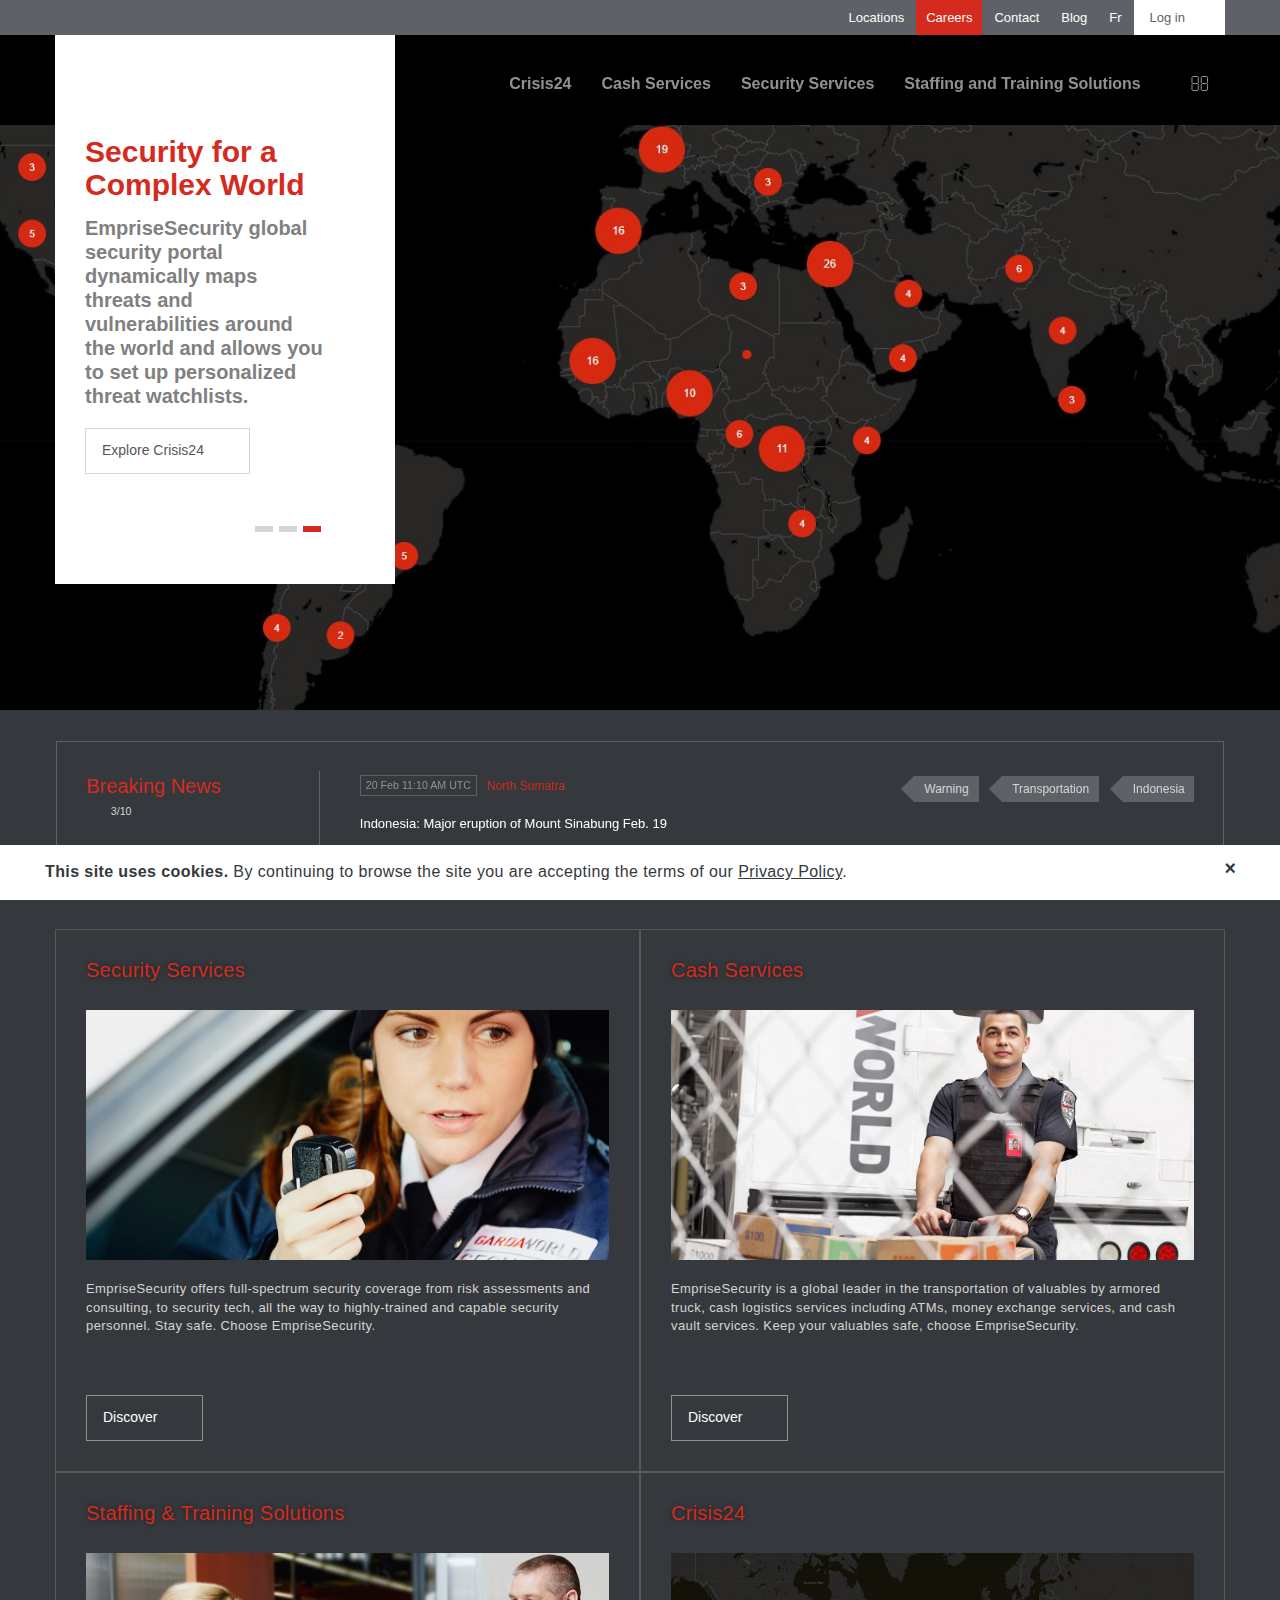
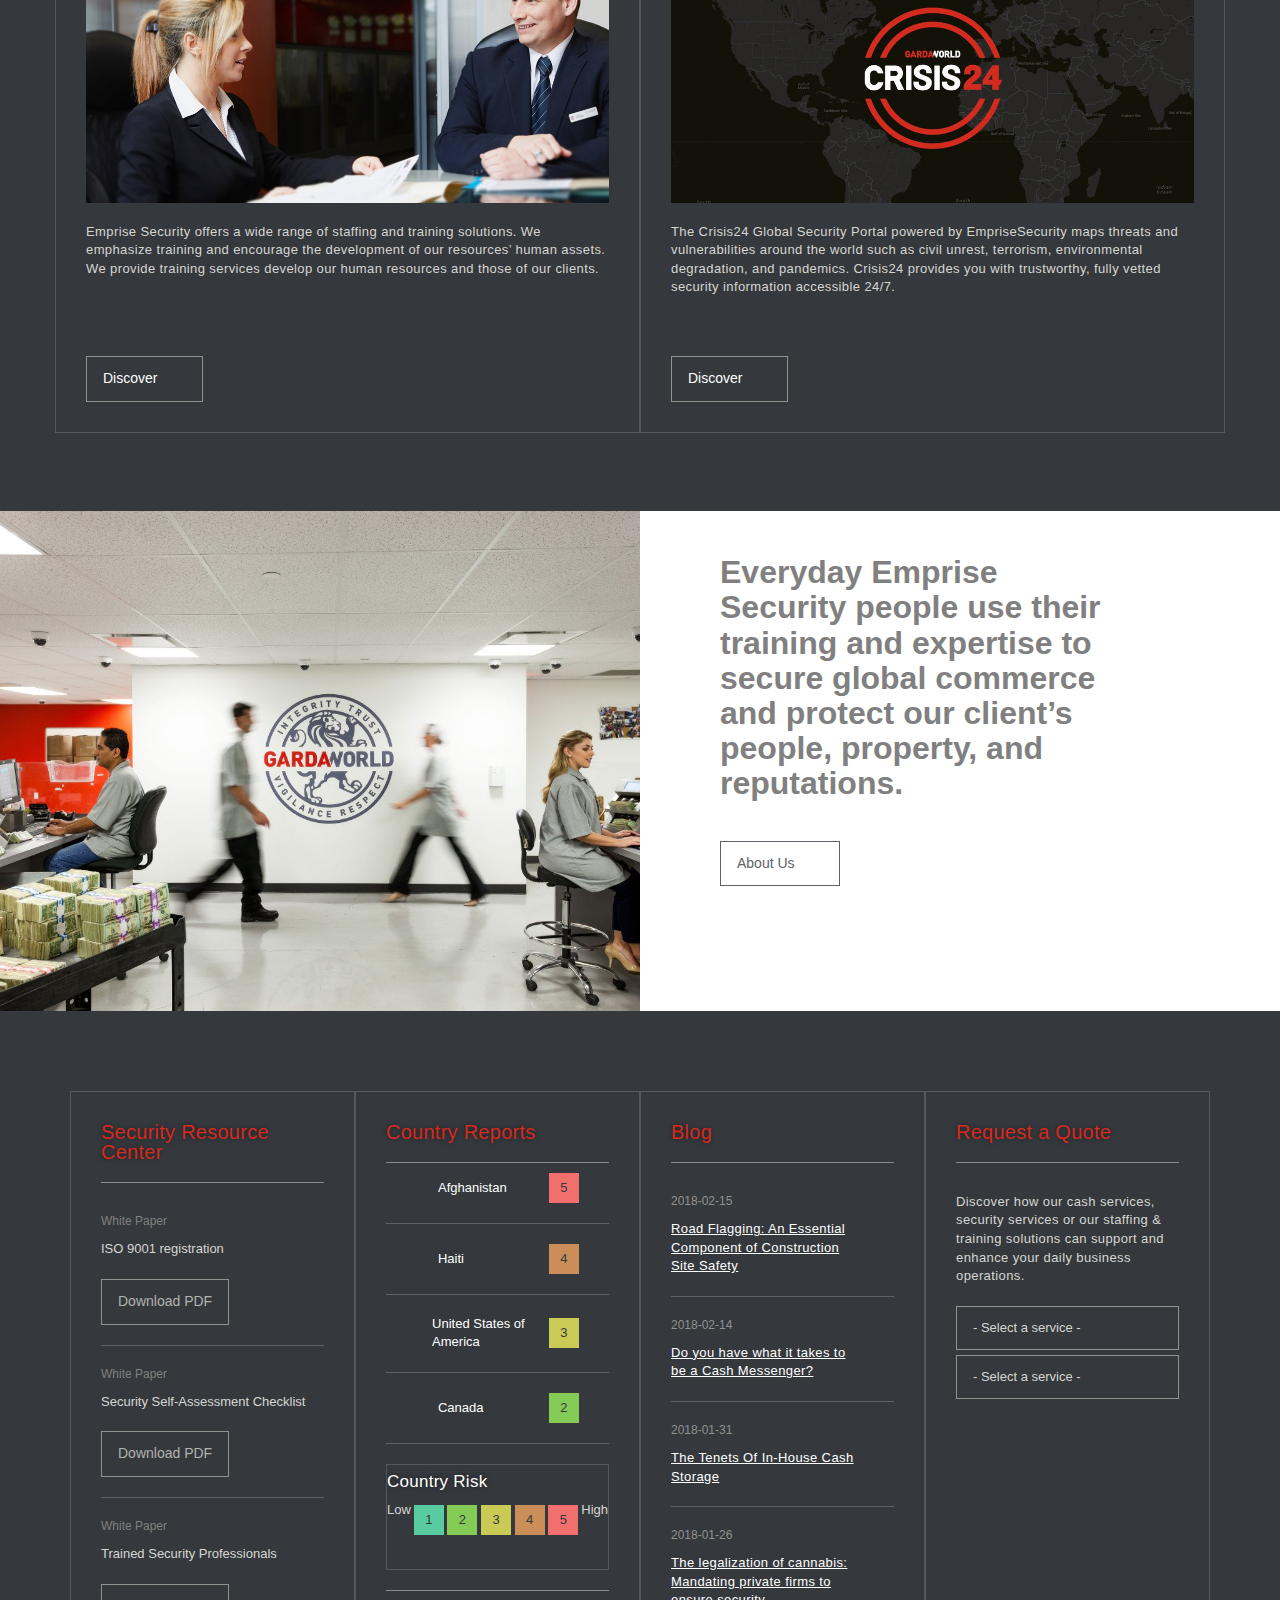
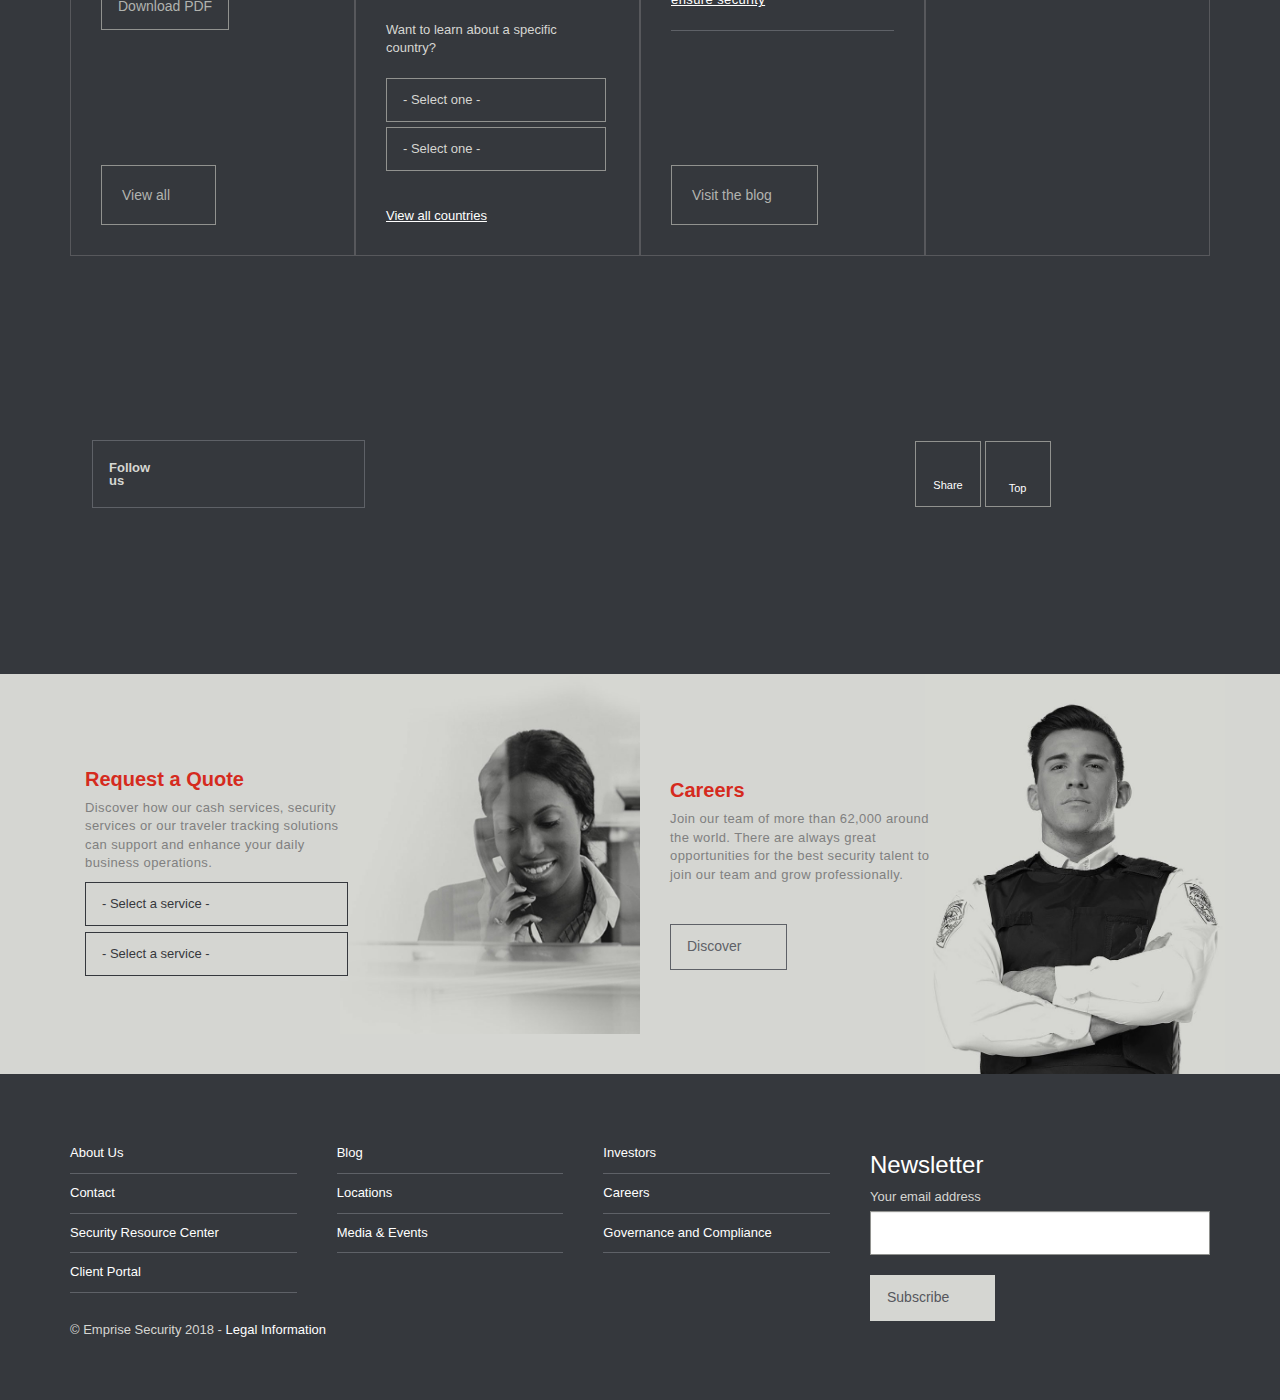
==== commit c0c8a358: "Third Deploy" ====
--- a/public/index.html
+++ b/public/index.html
@@ -27,7 +27,7 @@
 	<link rel="alternate" hreflang="fr" href="https://www.garda.com/fr/accueil">
 	<link rel="revision" href="https://www.garda.com/home">
 	<script src="./GardaWorld _ Security Services _ Cash Services_files/google_tag.script.js"></script>
-	<title>GardaWorld | Security Services | Cash Services</title>
+	<title>Emprise Security | Security Services | Cash Services</title>
 	<link rel="stylesheet" href="./GardaWorld _ Security Services _ Cash Services_files/align.module.css" media="all">
 	<link rel="stylesheet" href="./GardaWorld _ Security Services _ Cash Services_files/fieldgroup.module.css" media="all">
 	<link rel="stylesheet" href="./GardaWorld _ Security Services _ Cash Services_files/container-inline.module.css" media="all">
@@ -306,10 +306,10 @@
 
 
 						<li class="col-xs-6 lvl-1">
-							<a href="https://www.garda.com/blog" class="list-group-item list-group-menu-option">Blog </a>
+							<a href="pages/Blog_ES.htm" class="list-group-item list-group-menu-option">Blog </a>
 						</li>
 						<li class="col-xs-6 lvl-1">
-							<a href="https://www.garda.com/locations" class="list-group-item list-group-menu-option">Locations </a>
+							<a href="pages/Locations_ES.html" class="list-group-item list-group-menu-option">Locations </a>
 						</li>
 						<li class="col-xs-6 lvl-1">
 							<a href="https://www.garda.com/media-events" class="list-group-item list-group-menu-option">Media &amp; Events </a>
@@ -320,10 +320,7 @@
 							<a href="https://www.garda.com/investors" class="list-group-item list-group-menu-option">Investors </a>
 						</li>
 						<li class="col-xs-6 lvl-1">
-							<a href="https://www.garda.com/careers" class="list-group-item list-group-menu-option">Careers </a>
-						</li>
-						<li class="col-xs-6 lvl-1">
-							<a href="https://www.gardaworld.me/login" class="list-group-item list-group-menu-option" target="_blank">gardaworld.me </a>
+							<a href="pages/Careers.html" class="list-group-item list-group-menu-option">Careers </a>
 						</li>
 						<li class="col-xs-6 lvl-1">
 							<a href="https://www.garda.com/about-us/governance-and-compliance" class="list-group-item list-group-menu-option">Governance and Compliance </a>
@@ -376,16 +373,16 @@
 				<h2 class="sr-only" id="block-gw-main-menu-menu">Main navigation</h2>
 				<ul block="block-gw-main-menu" class="menu nav navbar-nav">
 					<li>
-						<a href="https://www.garda.com/locations" data-drupal-link-system-path="node/22046">Locations</a>
+						<a href="pages/Locations_ES.html" data-drupal-link-system-path="node/22046">Locations</a>
 					</li>
 					<li>
-						<a href="https://www.garda.com/careers" data-drupal-link-system-path="node/7491">Careers</a>
+						<a href="pages/Careers.html" data-drupal-link-system-path="node/7491">Careers</a>
 					</li>
 					<li>
-						<a href="https://www.garda.com/contact" data-drupal-link-system-path="node/31076">Contact</a>
+						<a href="pages/Contact.html" data-drupal-link-system-path="node/31076">Contact</a>
 					</li>
 					<li>
-						<a href="https://www.garda.com/blog" data-drupal-link-system-path="node/66741">Blog</a>
+						<a href="pages/Blog_ES.htm" data-drupal-link-system-path="node/66741">Blog</a>
 					</li>
 				</ul>
 			</div>
@@ -678,7 +675,7 @@
 				<div class="welcome panel welcome-slides col-xs">
 					<div class="panel-body">
 						<h2>Peace of mind</h2>
-						<h3>GardaWorld is the largest privately owned security services company. We protect our clients’ people and assets globally.</h3>
+						<h3>EmpriseSecurity is the largest privately owned security services company. We protect our clients’ people and assets globally.</h3>
 						<div class="actions">
 							<a class="btn btn-primary inverted btn-labeled icon-right icon-red" href="http://go.garda.com/security-services">
 								Request a quote
@@ -1548,7 +1545,7 @@
 											<div class="panel-image" style="background-image: url(home_images/staffing-home-page_1024.jpg); min-height: 250px;">
 											</div>
 										</a>
-										<p>GardaWorld offers a wide range of staffing and training solutions. We emphasize training and encourage the development
+										<p>Emprise Security offers a wide range of staffing and training solutions. We emphasize training and encourage the development
 											of our resources’ human assets. We provide training services develop our human resources and those of our clients.
 											</p>
 									</div>
@@ -1600,7 +1597,7 @@
 					<div class="col-xs-12 col-sm">
 						<div class="body">
 							<h3>
-								<span>Everyday GardaWorld people use their training and expertise to secure global commerce and protect our client’s people,
+								<span>Everyday Emprise Security people use their training and expertise to secure global commerce and protect our client’s people,
 									property, and reputations.</span>
 							</h3>
 							<a class="btn btn-default btn-labeled icon-right inverted icon-red" href="https://www.garda.com/about-us">
@@ -1792,7 +1789,7 @@
 						 id="block-views-block-blog-posts-block-blog-front" data-block-plugin-id="views_block:blog_posts-block_blog_front">
 							<div class="panel-heading">
 								<div class="panel-title ">
-									<a href="https://www.garda.com/blog">Blog</a>
+									<a href="pages/Blog_ES.htm">Blog</a>
 								</div>
 							</div>
 							<div class="panel-delimiter"></div>
@@ -1850,7 +1847,7 @@
 								</div>
 							</div>
 							<div class="panel-footer">
-								<a href="https://www.garda.com/blog" class="btn btn-default btn-labeled btn-lg icon-right muted">
+								<a href="httpgarda.com/blogs://www." class="btn btn-default btn-labeled btn-lg icon-right muted">
 									Visit the blog
 									<i class="fa fa-chevron-right"></i>
 								</a>
@@ -1889,7 +1886,7 @@
 			</div>
 		</div>
 		<div class="cta cta-social">
-			<div class="image" style="background-image:url(home_images/crest_colour_en.png);"></div>
+			
 			<div id="block-socialmedialinks" data-block-plugin-id="social_media_links_block" class="block-social-media-links block block-social-media-links-block clearfix container">
 				<div class="body">
 					<div class="btn-group">
@@ -1910,24 +1907,24 @@
 							<li>
 								<a href="https://www.facebook.com/sharer/sharer.php?u=http%3A%2F%2Fgarda.com&amp;t=" title="Share on Facebook" target="_blank"
 								 onclick="window.open(&#39;https://www.facebook.com/sharer/sharer.php?u=&#39; + encodeURIComponent(document.URL) + &#39;&amp;t=&#39; + encodeURIComponent(document.URL)); return false;">
-									<img alt="Share on Facebook" src="./GardaWorld _ Security Services _ Cash Services_files/Facebook.png">
+									<img alt="Share on Facebook" src="home_images/Facebook.png">
 								</a>
 							</li>
 							<li>
 								<a href="https://www.linkedin.com/shareArticle?mini=true&amp;url=http%3A%2F%2Fgarda.com&amp;title=&amp;summary=&amp;source=http%3A%2F%2Fgarda.com"
 								 target="_blank" title="Share on LinkedIn" class="share-by-linkedin">
-									<img alt="Share on LinkedIn" src="./GardaWorld _ Security Services _ Cash Services_files/LinkedIn.png">
+									<img alt="Share on LinkedIn" src="home_images/LinkedIn.png">
 								</a>
 							</li>
 							<li>
 								<a href="https://twitter.com/intent/tweget?source=http%3A%2F%2Fgarda.com&amp;text=:%20http%3A%2F%2Fgarda.com" target="_blank"
 								 title="Tweet" onclick="window.open(&#39;https://twitter.com/intent/tweet?text=&#39; + encodeURIComponent(document.title) + &#39; : &#39; + encodeURIComponent(document.URL)); return false;">
-									<img alt="Tweet" src="./GardaWorld _ Security Services _ Cash Services_files/Twitter.png">
+									<img alt="Tweet" src="home_images/Twitter.png">
 								</a>
 							</li>
 							<li>
 								<a href="mailto:?subject=&amp;body=:%20http%3A%2F%2Fgarda.com" class="share-by-email" title="Send email">
-									<img alt="Send email" src="./GardaWorld _ Security Services _ Cash Services_files/Email.png">
+									<img alt="Send email" src="home_images/Email.png">
 								</a>
 							</li>
 						</ul>
@@ -2022,7 +2019,7 @@
 							<div class="col col-xs-12 col-sm">
 								<ul>
 									<li>
-										<a href="https://www.garda.com/blog" data-drupal-link-system-path="node/66741">Blog</a>
+										<a href="pages/Blog_ES.htm" data-drupal-link-system-path="node/66741">Blog</a>
 									</li>
 									<li>
 										<a href="https://www.garda.com/locations" data-drupal-link-system-path="node/22046">Locations</a>
@@ -2039,9 +2036,6 @@
 									</li>
 									<li>
 										<a href="https://www.garda.com/careers" data-drupal-link-system-path="node/7491">Careers</a>
-									</li>
-									<li>
-										<a href="https://www.gardaworld.me/login" target="_blank">gardaworld.me</a>
 									</li>
 									<li>
 										<a href="https://www.garda.com/about-us/governance-and-compliance" data-drupal-link-system-path="node/8376">Governance and Compliance</a>
@@ -2070,7 +2064,7 @@
 						</form>
 					</div>
 					<section id="block-copyrightblock" data-block-plugin-id="copyright_block" class="block block-core block-copyright-block clearfix">
-						© GardaWorld 2018 -
+						© Emprise Security 2018 -
 						<a href="https://www.garda.com/legal-information">Legal Information</a>
 					</section>
 				</div>
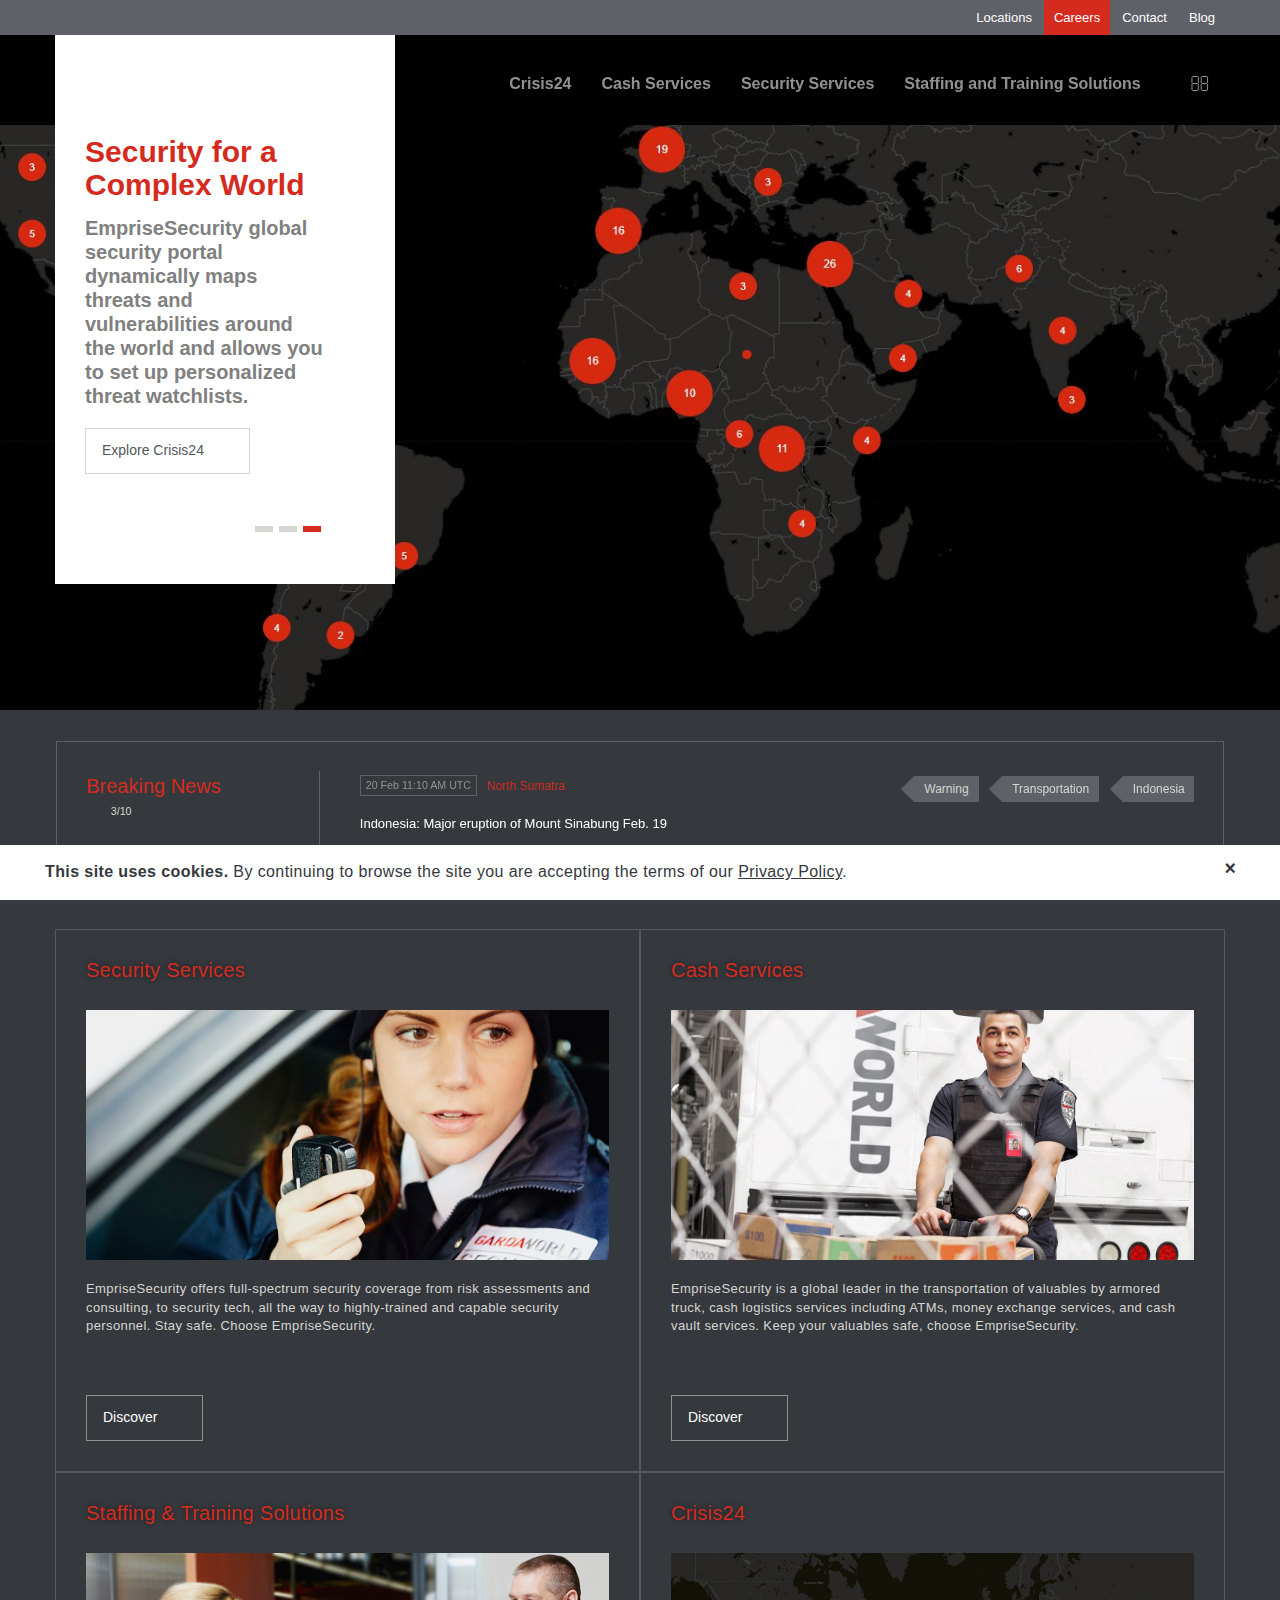
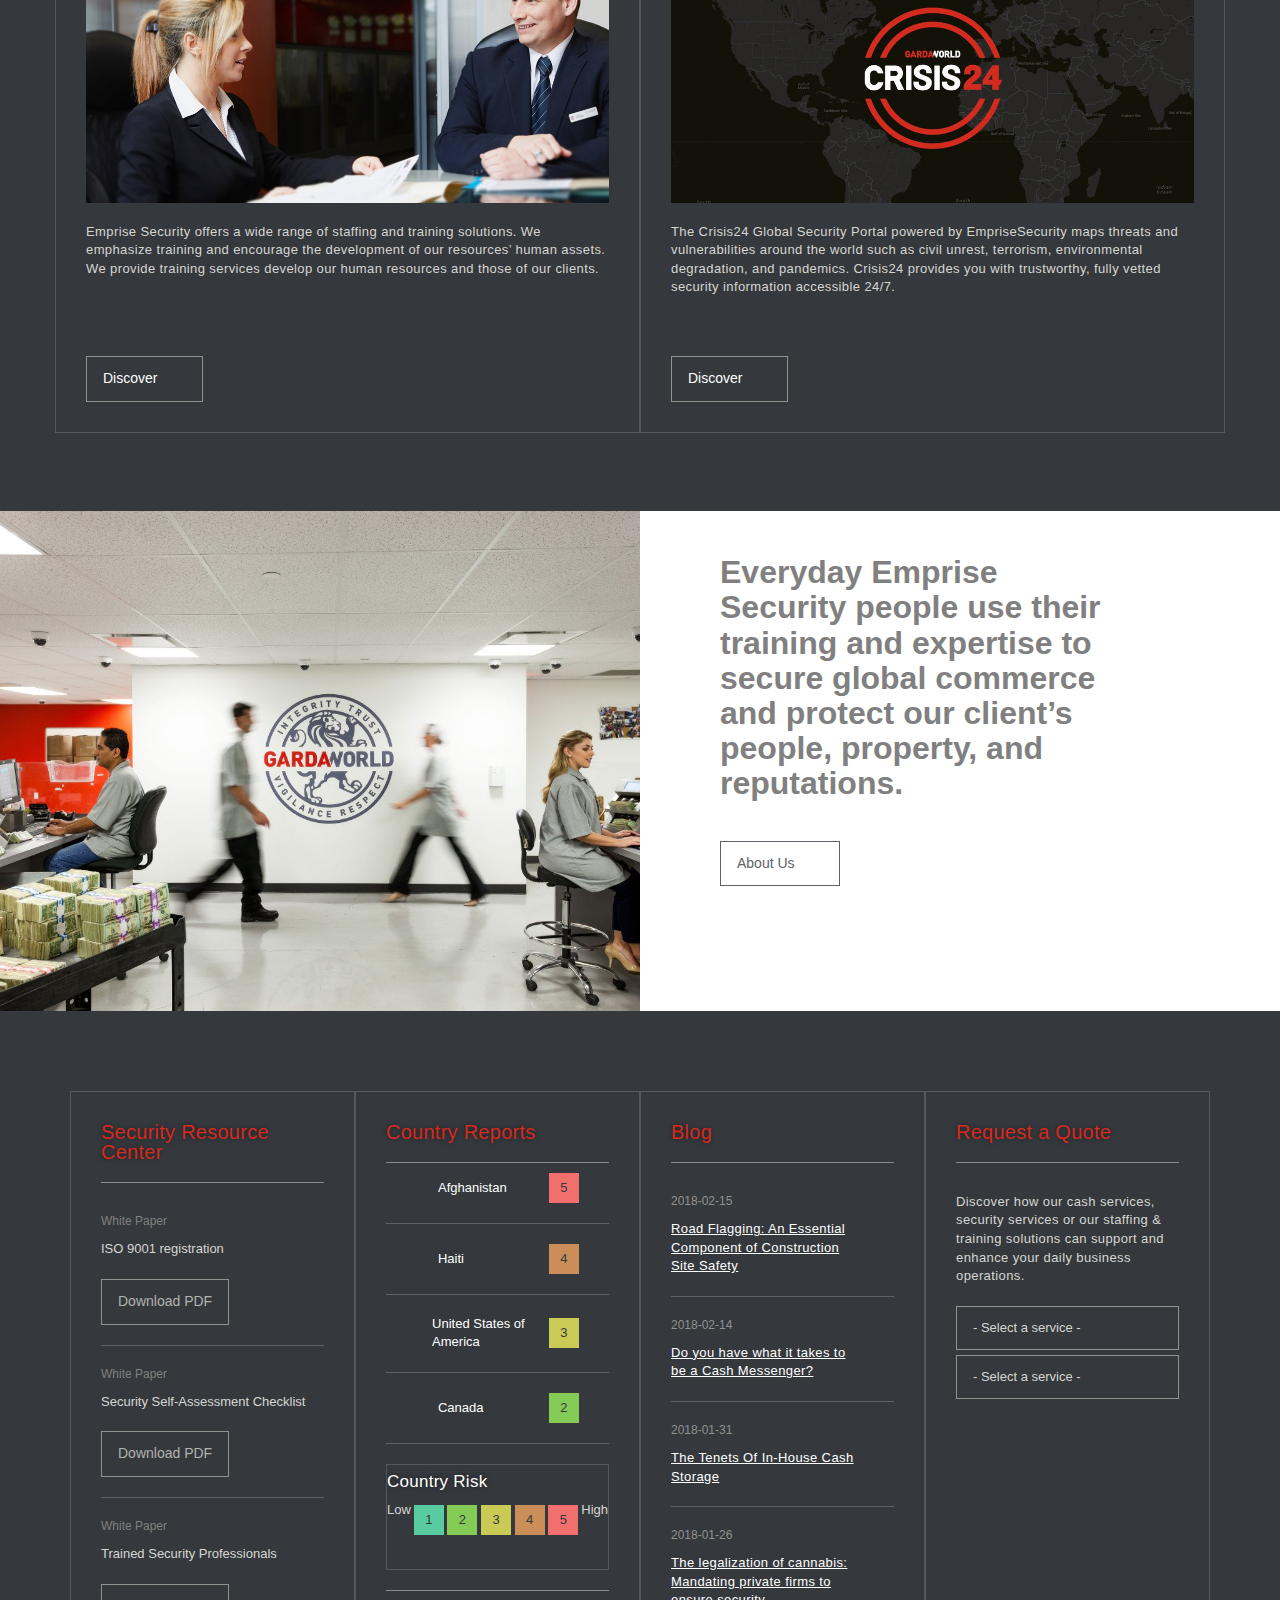
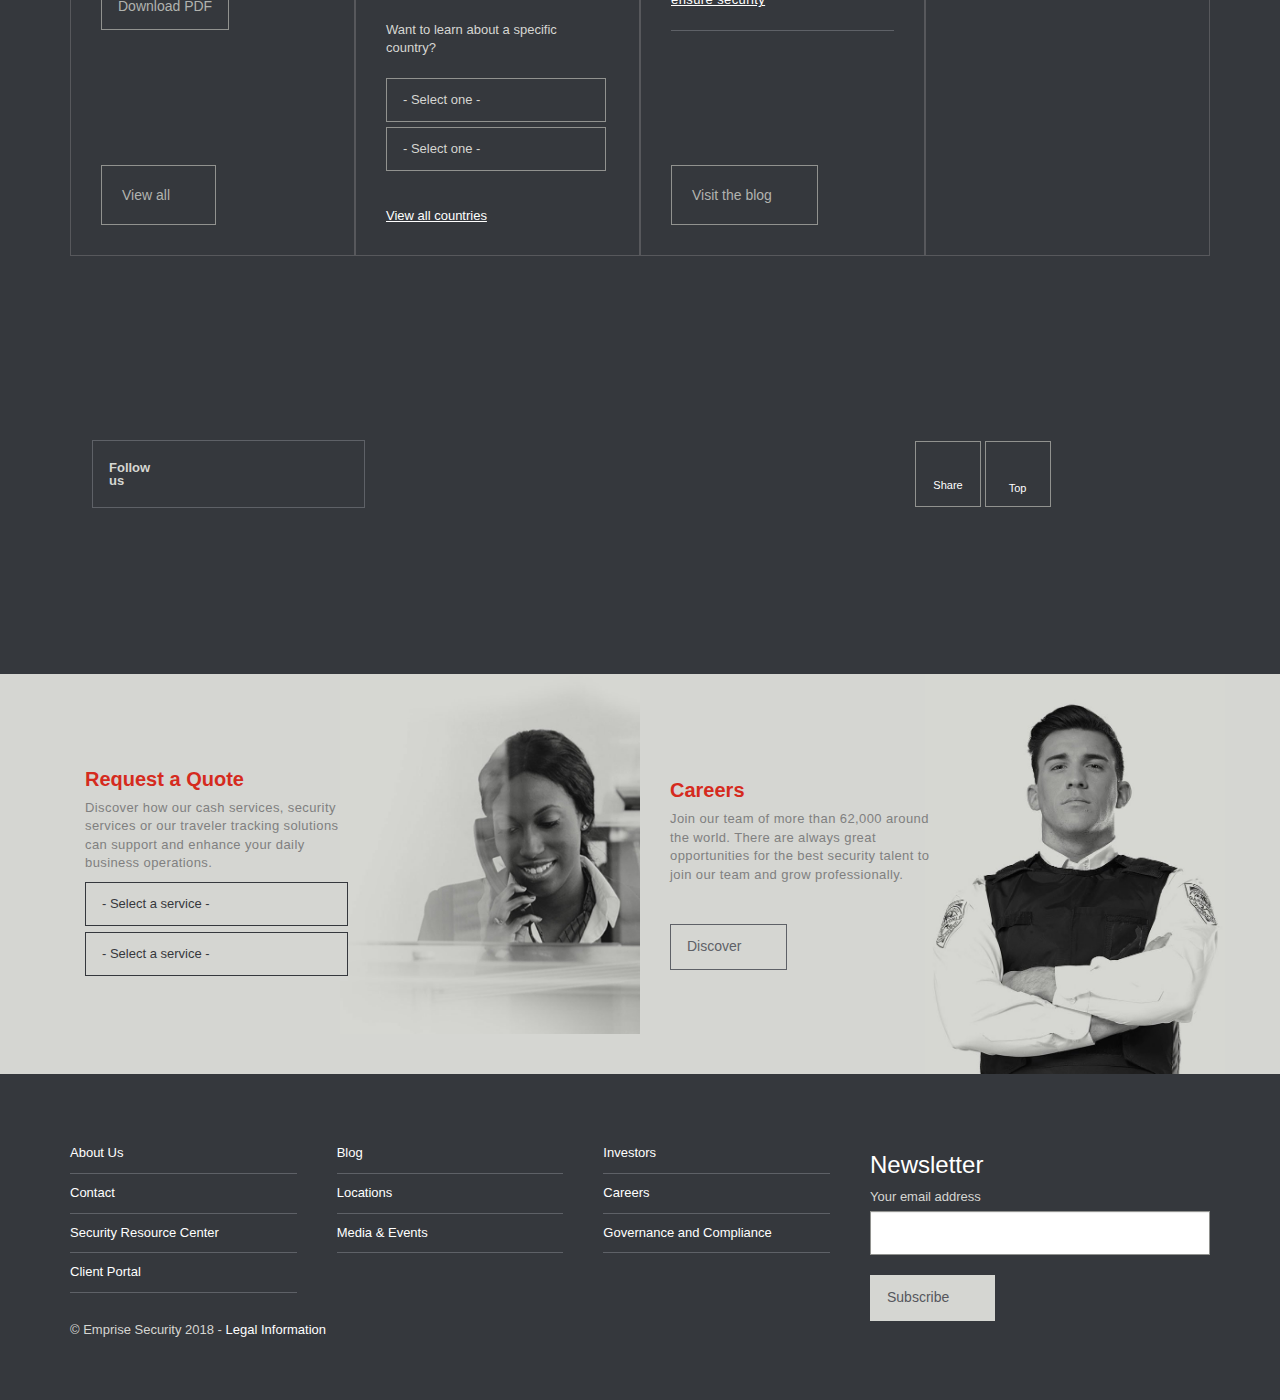
==== commit a51116c4: "Narrative edit" ====
--- a/public/index.html
+++ b/public/index.html
@@ -12,10 +12,10 @@
 	<script async="" src="https://connect.facebook.net/en_US/fbevents.js"></script>
 	<script src="./GardaWorld _ Security Services _ Cash Services_files/gtm.js" async=""></script>
 	<script type="text/javascript">window.NREUM || (NREUM = {}), __nr_require = function (e, t, n) { function r(n) { if (!t[n]) { var o = t[n] = { exports: {} }; e[n][0].call(o.exports, function (t) { var o = e[n][1][t]; return r(o || t) }, o, o.exports) } return t[n].exports } if ("function" == typeof __nr_require) return __nr_require; for (var o = 0; o < n.length; o++)r(n[o]); return r }({ 1: [function (e, t, n) { function r() { } function o(e, t, n) { return function () { return i(e, [f.now()].concat(u(arguments)), t ? null : this, n), t ? void 0 : this } } var i = e("handle"), a = e(2), u = e(3), c = e("ee").get("tracer"), f = e("loader"), s = NREUM; "undefined" == typeof window.newrelic && (newrelic = s); var p = ["setPageViewName", "setCustomAttribute", "setErrorHandler", "finished", "addToTrace", "inlineHit", "addRelease"], d = "api-", l = d + "ixn-"; a(p, function (e, t) { s[t] = o(d + t, !0, "api") }), s.addPageAction = o(d + "addPageAction", !0), s.setCurrentRouteName = o(d + "routeName", !0), t.exports = newrelic, s.interaction = function () { return (new r).get() }; var m = r.prototype = { createTracer: function (e, t) { var n = {}, r = this, o = "function" == typeof t; return i(l + "tracer", [f.now(), e, n], r), function () { if (c.emit((o ? "" : "no-") + "fn-start", [f.now(), r, o], n), o) try { return t.apply(this, arguments) } catch (e) { throw c.emit("fn-err", [arguments, this, e], n), e } finally { c.emit("fn-end", [f.now()], n) } } } }; a("setName,setAttribute,save,ignore,onEnd,getContext,end,get".split(","), function (e, t) { m[t] = o(l + t) }), newrelic.noticeError = function (e) { "string" == typeof e && (e = new Error(e)), i("err", [e, f.now()]) } }, {}], 2: [function (e, t, n) { function r(e, t) { var n = [], r = "", i = 0; for (r in e) o.call(e, r) && (n[i] = t(r, e[r]), i += 1); return n } var o = Object.prototype.hasOwnProperty; t.exports = r }, {}], 3: [function (e, t, n) { function r(e, t, n) { t || (t = 0), "undefined" == typeof n && (n = e ? e.length : 0); for (var r = -1, o = n - t || 0, i = Array(o < 0 ? 0 : o); ++r < o;)i[r] = e[t + r]; return i } t.exports = r }, {}], 4: [function (e, t, n) { t.exports = { exists: "undefined" != typeof window.performance && window.performance.timing && "undefined" != typeof window.performance.timing.navigationStart } }, {}], ee: [function (e, t, n) { function r() { } function o(e) { function t(e) { return e && e instanceof r ? e : e ? c(e, u, i) : i() } function n(n, r, o, i) { if (!d.aborted || i) { e && e(n, r, o); for (var a = t(o), u = m(n), c = u.length, f = 0; f < c; f++)u[f].apply(a, r); var p = s[y[n]]; return p && p.push([b, n, r, a]), a } } function l(e, t) { v[e] = m(e).concat(t) } function m(e) { return v[e] || [] } function w(e) { return p[e] = p[e] || o(n) } function g(e, t) { f(e, function (e, n) { t = t || "feature", y[n] = t, t in s || (s[t] = []) }) } var v = {}, y = {}, b = { on: l, emit: n, get: w, listeners: m, context: t, buffer: g, abort: a, aborted: !1 }; return b } function i() { return new r } function a() { (s.api || s.feature) && (d.aborted = !0, s = d.backlog = {}) } var u = "nr@context", c = e("gos"), f = e(2), s = {}, p = {}, d = t.exports = o(); d.backlog = s }, {}], gos: [function (e, t, n) { function r(e, t, n) { if (o.call(e, t)) return e[t]; var r = n(); if (Object.defineProperty && Object.keys) try { return Object.defineProperty(e, t, { value: r, writable: !0, enumerable: !1 }), r } catch (i) { } return e[t] = r, r } var o = Object.prototype.hasOwnProperty; t.exports = r }, {}], handle: [function (e, t, n) { function r(e, t, n, r) { o.buffer([e], r), o.emit(e, t, n) } var o = e("ee").get("handle"); t.exports = r, r.ee = o }, {}], id: [function (e, t, n) { function r(e) { var t = typeof e; return !e || "object" !== t && "function" !== t ? -1 : e === window ? 0 : a(e, i, function () { return o++ }) } var o = 1, i = "nr@id", a = e("gos"); t.exports = r }, {}], loader: [function (e, t, n) { function r() { if (!x++) { var e = h.info = NREUM.info, t = d.getElementsByTagName("script")[0]; if (setTimeout(s.abort, 3e4), !(e && e.licenseKey && e.applicationID && t)) return s.abort(); f(y, function (t, n) { e[t] || (e[t] = n) }), c("mark", ["onload", a() + h.offset], null, "api"); var n = d.createElement("script"); n.src = "https://" + e.agent, t.parentNode.insertBefore(n, t) } } function o() { "complete" === d.readyState && i() } function i() { c("mark", ["domContent", a() + h.offset], null, "api") } function a() { return E.exists && performance.now ? Math.round(performance.now()) : (u = Math.max((new Date).getTime(), u)) - h.offset } var u = (new Date).getTime(), c = e("handle"), f = e(2), s = e("ee"), p = window, d = p.document, l = "addEventListener", m = "attachEvent", w = p.XMLHttpRequest, g = w && w.prototype; NREUM.o = { ST: setTimeout, SI: p.setImmediate, CT: clearTimeout, XHR: w, REQ: p.Request, EV: p.Event, PR: p.Promise, MO: p.MutationObserver }; var v = "" + location, y = { beacon: "bam.nr-data.net", errorBeacon: "bam.nr-data.net", agent: "js-agent.newrelic.com/nr-1071.min.js" }, b = w && g && g[l] && !/CriOS/.test(navigator.userAgent), h = t.exports = { offset: u, now: a, origin: v, features: {}, xhrWrappable: b }; e(1), d[l] ? (d[l]("DOMContentLoaded", i, !1), p[l]("load", r, !1)) : (d[m]("onreadystatechange", o), p[m]("onload", r)), c("mark", ["firstbyte", u], null, "api"); var x = 0, E = e(4) }, {}] }, {}, ["loader"]);</script>
-	<meta name="title" content="GardaWorld | Security Services | Cash Services">
+	<meta name="title" content="Emprise Security | Security Services | Cash Services">
 	<link rel="shortlink" href="https://www.garda.com/">
 	<link rel="canonical" href="https://www.garda.com/">
-	<meta name="description" content="GardaWorld is a leading provider of integrated security solutions : risk assessments, security personnel, screening services and cash management services.">
+	<meta name="description" content="Emprise Security is a leading provider of integrated security solutions : risk assessments, security personnel, screening services and cash management services.">
 	<link rel="image_src" href="https://www.garda.com/sites/default/files/garda_office_1.jpg">
 	<meta name="Generator" content="Drupal 8 (https://www.drupal.org)">
 	<meta name="MobileOptimized" content="width">
@@ -338,9 +338,7 @@
 			<img src="home_images/GardaWorld.svg">
 		</a>
 		<ul>
-			<li hreflang="fr" data-drupal-link-system-path="&lt;front&gt;" class="fr">
-				<a href="https://www.garda.com/fr" class="language-link" hreflang="fr" data-drupal-link-system-path="&lt;front&gt;">Fr</a>
-			</li>
+			
 			<li>
 				<a class="language" href="https://www.garda.com/#search-bar" data-toggle="collapse">
 					<i class="fa fa-search" aria-hidden="true"></i>
@@ -359,16 +357,12 @@
 				<nav role="navigation" aria-labelledby="block-gw-account-menu-menu" id="block-gw-account-menu" data-block-plugin-id="system_menu_block:account">
 					<h2 class="sr-only" id="block-gw-account-menu-menu">User account menu</h2>
 					<ul block="block-gw-account-menu" class="menu nav navbar-nav navbar-right">
-						<li>
-							<a href="https://www.garda.com/user/login" class="special account" data-drupal-link-system-path="user/login">Log in</a>
-						</li>
+						
 					</ul>
 				</nav>
 				<ul class="language-switcher-language-url block block-language block-language-blocklanguage-interface clearfix" id="block-languageswitcher"
 				 role="navigation" data-block-plugin-id="language_block:language_interface">
-					<li hreflang="fr" data-drupal-link-system-path="&lt;front&gt;" class="fr">
-						<a href="https://www.garda.com/fr" class="language-link" hreflang="fr" data-drupal-link-system-path="&lt;front&gt;">Fr</a>
-					</li>
+					
 				</ul>
 				<h2 class="sr-only" id="block-gw-main-menu-menu">Main navigation</h2>
 				<ul block="block-gw-main-menu" class="menu nav navbar-nav">
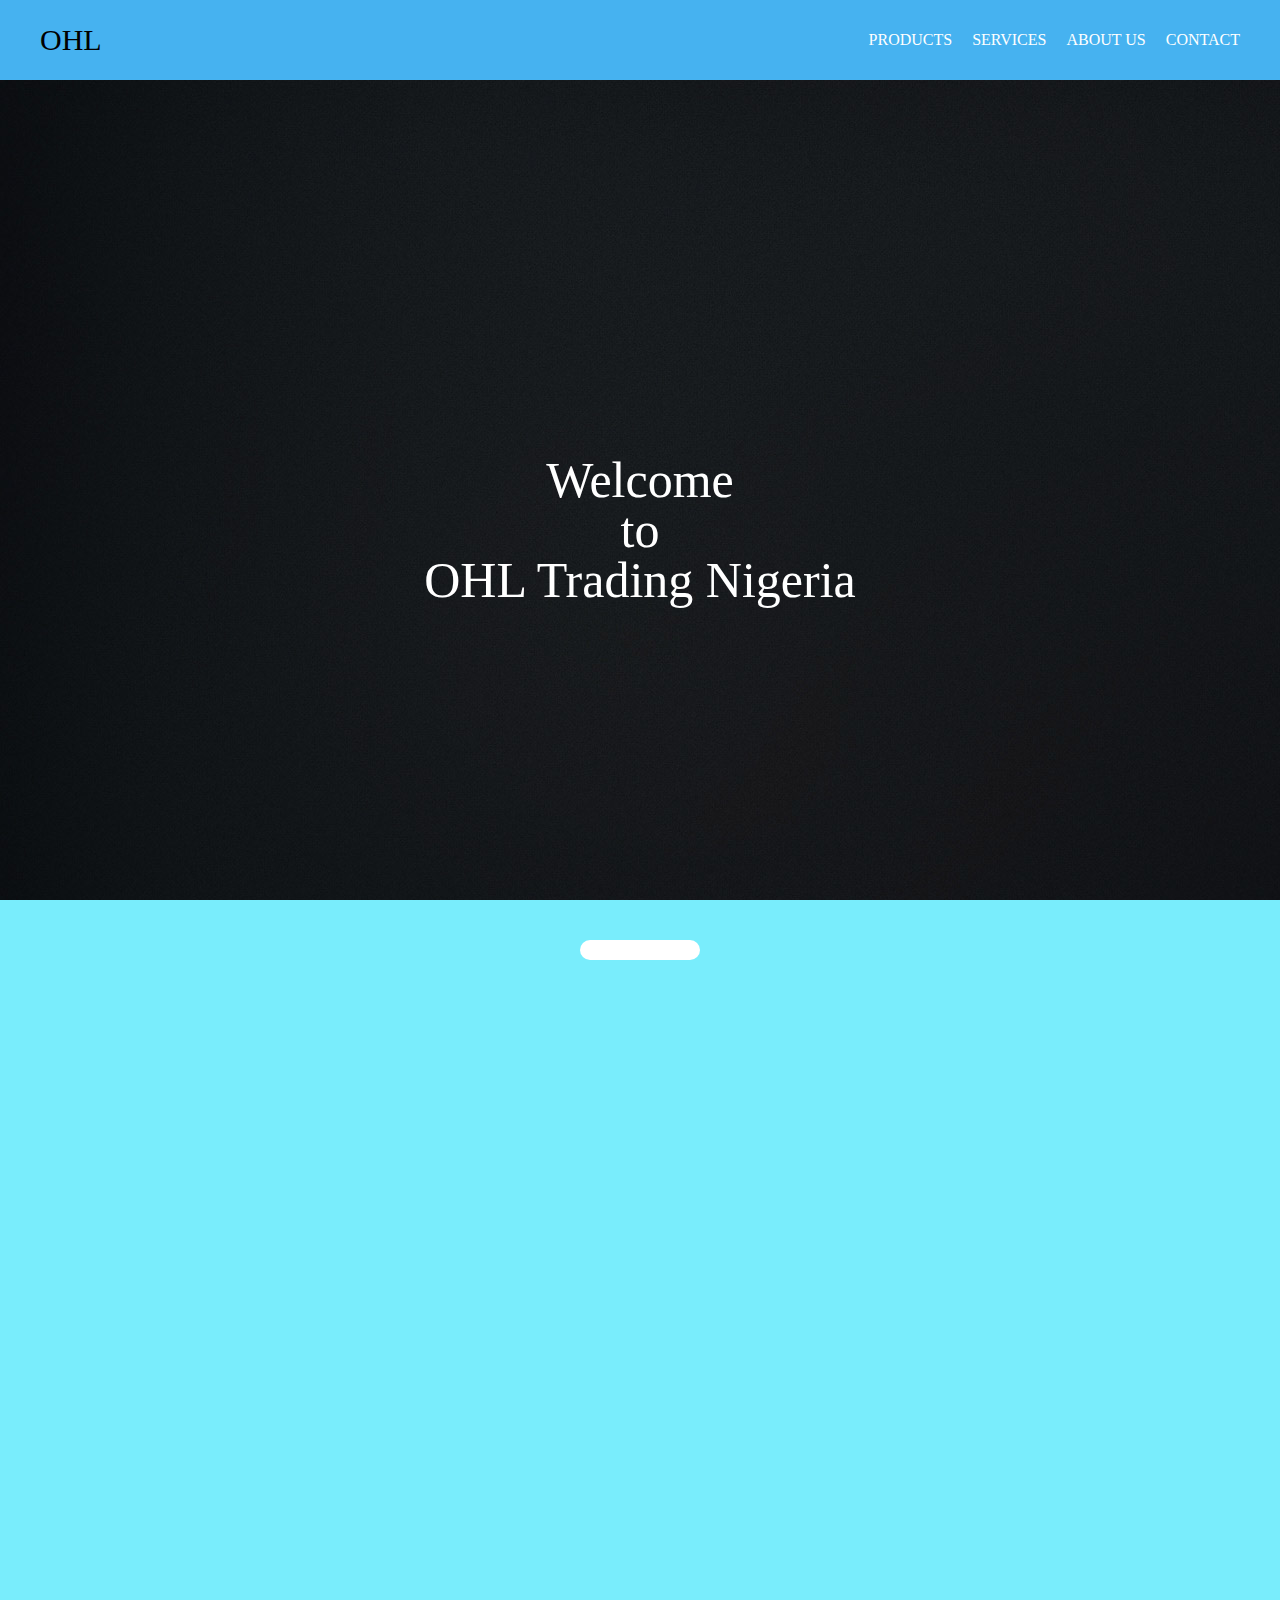
==== commit eedbdc18: "First commit" ====
--- a/public/index.html
+++ b/public/index.html
@@ -1,2157 +1,72 @@
 <!DOCTYPE html>
-<!-- saved from url=(0022)https://www.garda.com/ -->
-<html lang="en" dir="ltr" prefix="content: http://purl.org/rss/1.0/modules/content/  dc: http://purl.org/dc/terms/  foaf: http://xmlns.com/foaf/0.1/  og: http://ogp.me/ns#  rdfs: http://www.w3.org/2000/01/rdf-schema#  schema: http://schema.org/  sioc: http://rdfs.org/sioc/ns#  sioct: http://rdfs.org/sioc/types#  skos: http://www.w3.org/2004/02/skos/core#  xsd: http://www.w3.org/2001/XMLSchema# "
- class=" js">
+<html lang="en" >
 
 <head>
+	<!-- Website title is here -->
+	<title>Welcome | OHL Trading Nigeria</title>
+
+	<!-- Meta tags are here -->
 	<meta http-equiv="Content-Type" content="text/html; charset=UTF-8">
-	<script type="text/javascript" src="./GardaWorld _ Security Services _ Cash Services_files/14326b517f"></script>
-	<script type="text/javascript" src="./GardaWorld _ Security Services _ Cash Services_files/pd.js"></script>
-	<script src="./GardaWorld _ Security Services _ Cash Services_files/nr-1071.min.js"></script>
-	<script type="text/javascript" async="" src="./GardaWorld _ Security Services _ Cash Services_files/analytics.js"></script>
-	<script async="" src="https://connect.facebook.net/en_US/fbevents.js"></script>
-	<script src="./GardaWorld _ Security Services _ Cash Services_files/gtm.js" async=""></script>
-	<script type="text/javascript">window.NREUM || (NREUM = {}), __nr_require = function (e, t, n) { function r(n) { if (!t[n]) { var o = t[n] = { exports: {} }; e[n][0].call(o.exports, function (t) { var o = e[n][1][t]; return r(o || t) }, o, o.exports) } return t[n].exports } if ("function" == typeof __nr_require) return __nr_require; for (var o = 0; o < n.length; o++)r(n[o]); return r }({ 1: [function (e, t, n) { function r() { } function o(e, t, n) { return function () { return i(e, [f.now()].concat(u(arguments)), t ? null : this, n), t ? void 0 : this } } var i = e("handle"), a = e(2), u = e(3), c = e("ee").get("tracer"), f = e("loader"), s = NREUM; "undefined" == typeof window.newrelic && (newrelic = s); var p = ["setPageViewName", "setCustomAttribute", "setErrorHandler", "finished", "addToTrace", "inlineHit", "addRelease"], d = "api-", l = d + "ixn-"; a(p, function (e, t) { s[t] = o(d + t, !0, "api") }), s.addPageAction = o(d + "addPageAction", !0), s.setCurrentRouteName = o(d + "routeName", !0), t.exports = newrelic, s.interaction = function () { return (new r).get() }; var m = r.prototype = { createTracer: function (e, t) { var n = {}, r = this, o = "function" == typeof t; return i(l + "tracer", [f.now(), e, n], r), function () { if (c.emit((o ? "" : "no-") + "fn-start", [f.now(), r, o], n), o) try { return t.apply(this, arguments) } catch (e) { throw c.emit("fn-err", [arguments, this, e], n), e } finally { c.emit("fn-end", [f.now()], n) } } } }; a("setName,setAttribute,save,ignore,onEnd,getContext,end,get".split(","), function (e, t) { m[t] = o(l + t) }), newrelic.noticeError = function (e) { "string" == typeof e && (e = new Error(e)), i("err", [e, f.now()]) } }, {}], 2: [function (e, t, n) { function r(e, t) { var n = [], r = "", i = 0; for (r in e) o.call(e, r) && (n[i] = t(r, e[r]), i += 1); return n } var o = Object.prototype.hasOwnProperty; t.exports = r }, {}], 3: [function (e, t, n) { function r(e, t, n) { t || (t = 0), "undefined" == typeof n && (n = e ? e.length : 0); for (var r = -1, o = n - t || 0, i = Array(o < 0 ? 0 : o); ++r < o;)i[r] = e[t + r]; return i } t.exports = r }, {}], 4: [function (e, t, n) { t.exports = { exists: "undefined" != typeof window.performance && window.performance.timing && "undefined" != typeof window.performance.timing.navigationStart } }, {}], ee: [function (e, t, n) { function r() { } function o(e) { function t(e) { return e && e instanceof r ? e : e ? c(e, u, i) : i() } function n(n, r, o, i) { if (!d.aborted || i) { e && e(n, r, o); for (var a = t(o), u = m(n), c = u.length, f = 0; f < c; f++)u[f].apply(a, r); var p = s[y[n]]; return p && p.push([b, n, r, a]), a } } function l(e, t) { v[e] = m(e).concat(t) } function m(e) { return v[e] || [] } function w(e) { return p[e] = p[e] || o(n) } function g(e, t) { f(e, function (e, n) { t = t || "feature", y[n] = t, t in s || (s[t] = []) }) } var v = {}, y = {}, b = { on: l, emit: n, get: w, listeners: m, context: t, buffer: g, abort: a, aborted: !1 }; return b } function i() { return new r } function a() { (s.api || s.feature) && (d.aborted = !0, s = d.backlog = {}) } var u = "nr@context", c = e("gos"), f = e(2), s = {}, p = {}, d = t.exports = o(); d.backlog = s }, {}], gos: [function (e, t, n) { function r(e, t, n) { if (o.call(e, t)) return e[t]; var r = n(); if (Object.defineProperty && Object.keys) try { return Object.defineProperty(e, t, { value: r, writable: !0, enumerable: !1 }), r } catch (i) { } return e[t] = r, r } var o = Object.prototype.hasOwnProperty; t.exports = r }, {}], handle: [function (e, t, n) { function r(e, t, n, r) { o.buffer([e], r), o.emit(e, t, n) } var o = e("ee").get("handle"); t.exports = r, r.ee = o }, {}], id: [function (e, t, n) { function r(e) { var t = typeof e; return !e || "object" !== t && "function" !== t ? -1 : e === window ? 0 : a(e, i, function () { return o++ }) } var o = 1, i = "nr@id", a = e("gos"); t.exports = r }, {}], loader: [function (e, t, n) { function r() { if (!x++) { var e = h.info = NREUM.info, t = d.getElementsByTagName("script")[0]; if (setTimeout(s.abort, 3e4), !(e && e.licenseKey && e.applicationID && t)) return s.abort(); f(y, function (t, n) { e[t] || (e[t] = n) }), c("mark", ["onload", a() + h.offset], null, "api"); var n = d.createElement("script"); n.src = "https://" + e.agent, t.parentNode.insertBefore(n, t) } } function o() { "complete" === d.readyState && i() } function i() { c("mark", ["domContent", a() + h.offset], null, "api") } function a() { return E.exists && performance.now ? Math.round(performance.now()) : (u = Math.max((new Date).getTime(), u)) - h.offset } var u = (new Date).getTime(), c = e("handle"), f = e(2), s = e("ee"), p = window, d = p.document, l = "addEventListener", m = "attachEvent", w = p.XMLHttpRequest, g = w && w.prototype; NREUM.o = { ST: setTimeout, SI: p.setImmediate, CT: clearTimeout, XHR: w, REQ: p.Request, EV: p.Event, PR: p.Promise, MO: p.MutationObserver }; var v = "" + location, y = { beacon: "bam.nr-data.net", errorBeacon: "bam.nr-data.net", agent: "js-agent.newrelic.com/nr-1071.min.js" }, b = w && g && g[l] && !/CriOS/.test(navigator.userAgent), h = t.exports = { offset: u, now: a, origin: v, features: {}, xhrWrappable: b }; e(1), d[l] ? (d[l]("DOMContentLoaded", i, !1), p[l]("load", r, !1)) : (d[m]("onreadystatechange", o), p[m]("onload", r)), c("mark", ["firstbyte", u], null, "api"); var x = 0, E = e(4) }, {}] }, {}, ["loader"]);</script>
-	<meta name="title" content="Emprise Security | Security Services | Cash Services">
-	<link rel="shortlink" href="https://www.garda.com/">
-	<link rel="canonical" href="https://www.garda.com/">
-	<meta name="description" content="Emprise Security is a leading provider of integrated security solutions : risk assessments, security personnel, screening services and cash management services.">
-	<link rel="image_src" href="https://www.garda.com/sites/default/files/garda_office_1.jpg">
-	<meta name="Generator" content="Drupal 8 (https://www.drupal.org)">
+	<meta name="title" content="OHL Trading">
+	<meta name="description" content="OHL Trading Nigeria is a privately-owned company fully registered under the Corporate Affairs Commission of NIgeria with
+	registration no RC 2528043">
 	<meta name="MobileOptimized" content="width">
 	<meta name="HandheldFriendly" content="true">
 	<meta name="viewport" content="width=device-width, initial-scale=1.0">
-	<link rel="next" href="https://www.garda.com/home?page=1">
-	<link rel="shortcut icon" href="https://www.garda.com/themes/custom/gw/favicon.ico" type="image/vnd.microsoft.icon">
-	<link rel="alternate" hreflang="en" href="https://www.garda.com/home">
-	<link rel="alternate" hreflang="fr" href="https://www.garda.com/fr/accueil">
-	<link rel="revision" href="https://www.garda.com/home">
-	<script src="./GardaWorld _ Security Services _ Cash Services_files/google_tag.script.js"></script>
-	<title>Emprise Security | Security Services | Cash Services</title>
-	<link rel="stylesheet" href="./GardaWorld _ Security Services _ Cash Services_files/align.module.css" media="all">
-	<link rel="stylesheet" href="./GardaWorld _ Security Services _ Cash Services_files/fieldgroup.module.css" media="all">
-	<link rel="stylesheet" href="./GardaWorld _ Security Services _ Cash Services_files/container-inline.module.css" media="all">
-	<link rel="stylesheet" href="./GardaWorld _ Security Services _ Cash Services_files/clearfix.module.css" media="all">
-	<link rel="stylesheet" href="./GardaWorld _ Security Services _ Cash Services_files/details.module.css" media="all">
-	<link rel="stylesheet" href="./GardaWorld _ Security Services _ Cash Services_files/hidden.module.css" media="all">
-	<link rel="stylesheet" href="./GardaWorld _ Security Services _ Cash Services_files/item-list.module.css" media="all">
-	<link rel="stylesheet" href="./GardaWorld _ Security Services _ Cash Services_files/js.module.css" media="all">
-	<link rel="stylesheet" href="./GardaWorld _ Security Services _ Cash Services_files/nowrap.module.css" media="all">
-	<link rel="stylesheet" href="./GardaWorld _ Security Services _ Cash Services_files/position-container.module.css" media="all">
-	<link rel="stylesheet" href="./GardaWorld _ Security Services _ Cash Services_files/progress.module.css" media="all">
-	<link rel="stylesheet" href="./GardaWorld _ Security Services _ Cash Services_files/reset-appearance.module.css" media="all">
-	<link rel="stylesheet" href="./GardaWorld _ Security Services _ Cash Services_files/resize.module.css" media="all">
-	<link rel="stylesheet" href="./GardaWorld _ Security Services _ Cash Services_files/sticky-header.module.css" media="all">
-	<link rel="stylesheet" href="./GardaWorld _ Security Services _ Cash Services_files/system-status-counter.css" media="all">
-	<link rel="stylesheet" href="./GardaWorld _ Security Services _ Cash Services_files/system-status-report-counters.css" media="all">
-	<link rel="stylesheet" href="./GardaWorld _ Security Services _ Cash Services_files/system-status-report-general-info.css"
-	 media="all">
-	<link rel="stylesheet" href="./GardaWorld _ Security Services _ Cash Services_files/tablesort.module.css" media="all">
-	<link rel="stylesheet" href="./GardaWorld _ Security Services _ Cash Services_files/tree-child.module.css" media="all">
-	<link rel="stylesheet" href="./GardaWorld _ Security Services _ Cash Services_files/views.module.css" media="all">
-	<link rel="stylesheet" href="./GardaWorld _ Security Services _ Cash Services_files/font-awesome.min.css" media="all">
-	<link rel="stylesheet" href="./GardaWorld _ Security Services _ Cash Services_files/eu_cookie_compliance.css" media="all">
-	<link rel="stylesheet" href="./GardaWorld _ Security Services _ Cash Services_files/garda_sitealert.css" media="all">
-	<link rel="stylesheet" href="./GardaWorld _ Security Services _ Cash Services_files/social_media_links.theme.css" media="all">
-	<link rel="stylesheet" href="./GardaWorld _ Security Services _ Cash Services_files/style.css" media="all">
-	<link rel="stylesheet" href="./GardaWorld _ Security Services _ Cash Services_files/flexboxgrid.css" media="all">
-	<link rel="stylesheet" href="./GardaWorld _ Security Services _ Cash Services_files/font-awesome.min.css" media="all">
-	<link rel="stylesheet" href="./GardaWorld _ Security Services _ Cash Services_files/slick.css" media="all">
-	<!--[if lte IE 8]>
-<script src="/core/assets/vendor/html5shiv/html5shiv.min.js?v=3.7.3"></script>
-<![endif]-->
+	<!-- All stylesheets are linked here -->
+	<link rel="stylesheet" href="assets/css/style.css">
 
-	<script>
-		!function (f, b, e, v, n, t, s) {			
-if (f.fbq) return; n = f.fbq = function () {				
-n.callMethod ?
-				n.callMethod.apply(n, arguments) : n.queue.push(arguments)
-			};
-			if (!f._fbq) f._fbq = n; n.push = n; n.loaded = !0; n.version = '2.0';
-			n.queue = []; t = b.createElement(e); t.async = !0;
-			t.src = v; s = b.getElementsByTagName(e)[0];
-			s.parentNode.insertBefore(t, s)
-		}(window, document, 'script',
-			'https://connect.facebook.net/en_US/fbevents.js');
-		fbq('init', '345883069174163');
-		fbq('track', 'PageView');
-	</script>
-	<noscript>
-		&lt;img height="1" width="1" src="https://www.facebook.com/tr?id=345883069174163&amp;ev=PageView&amp;noscript=1" /&gt;
-	</noscript>
+	<!-- All scripts are linked here -->
+	<script src="assets/js/jquery-3.2.1.js"></script>
+	<script src="assets/js/scrollreveal.min.js"></script>
+	<script src="assets/js/main.js"></script>
+<body>
 
-	<style type="text/css">
-		.im-caret {
-			-webkit-animation: 1s blink step-end infinite;
-			animation: 1s blink step-end infinite;
-		}
-
-		@keyframes blink {
-			from,
-			to {
-				border-right-color: black;
-			}
-			50% {
-				border-right-color: transparent;
-			}
-		}
-
-		@-webkit-keyframes blink {
-			from,
-			to {
-				border-right-color: black;
-			}
-			50% {
-				border-right-color: transparent;
-			}
-		}
-
-		.im-static {
-			color: grey;
-		}
-	</style>
-	<script src="https://googleads.g.doubleclick.net/pagead/viewthroughconversion/929609403/?random=1519144347380&amp;cv=9&amp;fst=1519144347380&amp;num=1&amp;guid=ON&amp;resp=GooglemKTybQhCsO&amp;u_h=900&amp;u_w=1440&amp;u_ah=877&amp;u_aw=1436&amp;u_cd=24&amp;u_his=3&amp;u_tz=60&amp;u_java=false&amp;u_nplug=4&amp;u_nmime=5&amp;frm=0&amp;url=https%3A%2F%2Fwww.garda.com%2F&amp;tiba=GardaWorld%20%7C%20Security%20Services%20%7C%20Cash%20Services&amp;rfmt=3&amp;fmt=4"></script>
-	<script type="text/javascript" src="./GardaWorld _ Security Services _ Cash Services_files/analytics"></script>
-</head>
-
-<body class="path-frontpage page-node-type-landing-page has-glyphicons" style="">
-	<div class="dark-overlay"></div>
-	<div id="search-bar" class="collapse">
-		<div class="white-row">
-			<div class="container">
-				<div class="col-xs">
-					<div class="logo">
-						<a href="https://www.garda.com/">
-							<img src="home_images/GardaWorld.svg">
-						</a>
-					</div>
-					<form action="https://www.garda.com/search" id="site-wide-search-form" data-drupal-form-fields="search-input">
-						<div class="form-group search-field col-xs-12 col-sm">
-							<span class="typo">
-								<span class="typo-text">Hit Enter or:</span>
-								<a href="https://www.garda.com/#" onclick="document.getElementById(&#39;site-wide-search-form&#39;).submit()">
-									<i class="fa fa-search"></i>
-								</a>
-							</span>
-							<input class="form-control" type="text" placeholder="Search" id="search-input" name="query">
-						</div>
-					</form>
-					<a href="https://www.garda.com/#search-bar" data-toggle="collapse" class="" aria-expanded="true" id="close-btn">
-						<i class="close fa fa-times" aria-hidden="true"></i>
-					</a>
+<!-- Navigation section starts here -->
+<header>
+	<nav>
+		<div id="brand">
+			<div id="logo">OHL</div>
+			<div id="word-mark"></div>
+		</div>
+		<div id="menu">
+			<div id="menu-toggle">
+				<div id="menu-icon">
+					<div class="bar"></div>
+					<div class="bar"></div>
+					<div class="bar"></div>
 				</div>
 			</div>
+			<ul>
+				<li>
+					<a href="#section00">Products</a>
+				</li>
+				<li>
+					<a href="#section01">Services</a>
+				</li>
+				<li>
+					<a href="#section02">About Us</a>
+				</li>
+				<li>
+					<a href="#section03">Contact</a>
+				</li>
+			</ul>
 		</div>
+	</nav>
+	<div id="hero-section">
+		<div id="head-line">Welcome <br> to <br> OHL Trading Nigeria</div>
 	</div>
-	<noscript aria-hidden="true">&lt;iframe src="https://www.googletagmanager.com/ns.html?id=GTM-TLGJSMC&amp;amp;gtm_auth=hpNp4YaPRnvjjiRPE9szCg&amp;amp;gtm_preview=env-22&amp;amp;gtm_cookies_win=x"
-		height="0" width="0" title="Google Tag Manager"&gt;Google Tag Manager&lt;/iframe&gt;</noscript>
-	<div class="snap-drawers">
-		<div class="snap-drawer snap-drawer-right">
-			<button data-mobile-handle="" type="button" class="close" aria-label="Close">
-				<i class="fa fa-times" aria-hidden="true"></i>
-			</button>
-			<div class="mobile-menu">
-				<div class="menu-list">
-					<ul block="block-sectionsmenuen" class="list-group" id="mobile-menu">
-						<li class="expanded menu-block lvl-0">
-							<a href="https://www.garda.com/#crisis24" class="list-group-item list-group-menu-item" data-toggle="collapse" data-parent="#mobile-menu"
-							 aria-expanded="true">Crisis24 </a>
-							<div class="collapsible collapse" aria-expanded="true" id="crisis24">
-								<div class="menu-option">
-									<ul class="row">
-										<li class="col-xs-12 lvl-1">
-											<ul class="row">
-												<li class="col-xs-6 lvl-2">
-													<a href="https://www.garda.com/crisis24" class="list-group-item list-group-menu-option">Dashboard </a>
-												</li>
-												<li class="col-xs-6 lvl-2">
-													<a href="https://www.garda.com/crisis24/news-alerts" class="list-group-item list-group-menu-option">News Alerts </a>
-												</li>
-												<li class="col-xs-6 lvl-2">
-													<a href="https://www.garda.com/crisis24/country-reports" class="list-group-item list-group-menu-option">Country Reports </a>
-												</li>
-											</ul>
-										</li>
-									</ul>
-								</div>
-							</div>
-						</li>
-						<li class="expanded menu-block lvl-0">
-							<a href="https://www.garda.com/#cash-services" class="list-group-item list-group-menu-item" data-toggle="collapse" data-parent="#mobile-menu"
-							 aria-expanded="true">Cash Services </a>
-							<div class="collapsible collapse" aria-expanded="true" id="cash-services">
-								<div class="menu-option">
-									<ul class="row">
-										<li class="col-xs-12 lvl-1">
-											<ul class="row">
-												<li class="col-xs-6 lvl-2">
-													<a href="https://www.garda.com/cash-services/armored-truck-transport" class="list-group-item list-group-menu-option">Armored Truck Transport </a>
-												</li>
-												<li class="col-xs-6 lvl-2">
-													<a href="https://www.garda.com/cash-services/cash-vault-services" class="list-group-item list-group-menu-option">Cash Vault Services </a>
-												</li>
-												<li class="col-xs-6 lvl-2">
-													<a href="https://www.garda.com/cash-services/atm-services" class="list-group-item list-group-menu-option">ATM Services </a>
-												</li>
-												<li class="col-xs-6 lvl-2">
-													<a href="https://www.garda.com/client-portal" class="list-group-item list-group-menu-option">Client Portal </a>
-												</li>
-											</ul>
-										</li>
-										<li class="col-xs-12 lvl-1">
-											<ul class="row">
-												<li class="col-xs-6 lvl-2">
-													<a href="https://www.garda.com/cash-services-sectors" class="list-group-item list-group-menu-option">Sectors </a>
-												</li>
-											</ul>
-										</li>
-									</ul>
-								</div>
-							</div>
-						</li>
-						<li class="expanded menu-block lvl-0">
-							<a href="https://www.garda.com/#security-services" class="list-group-item list-group-menu-item" data-toggle="collapse" data-parent="#mobile-menu"
-							 aria-expanded="true">Security Services </a>
-							<div class="collapsible collapse" aria-expanded="true" id="security-services">
-								<div class="menu-option">
-									<ul class="row">
-										<li class="col-xs-12 lvl-1">
-											<ul class="row">
-												<li class="col-xs-6 lvl-2">
-													<a href="https://www.garda.com/security-services/physical-security" class="list-group-item list-group-menu-option">Physical Security </a>
-												</li>
-											</ul>
-										</li>
-										<li class="col-xs-12 lvl-1">
-											<ul class="row">
-												<li class="col-xs-6 lvl-2">
-													<a href="https://www.garda.com/security-services/security-consulting" class="list-group-item list-group-menu-option">Security Consulting </a>
-												</li>
-												<li class="col-xs-6 lvl-2">
-													<a href="https://www.garda.com/security-services/travel-security" class="list-group-item list-group-menu-option">Travel Security </a>
-												</li>
-												<li class="col-xs-6 lvl-2">
-													<a href="https://www.garda.com/security-services/asset-tracking" class="list-group-item list-group-menu-option">Asset Tracking </a>
-												</li>
-											</ul>
-										</li>
-										<li class="col-xs-12 lvl-1">
-											<ul class="row">
-												<li class="col-xs-6 lvl-2">
-													<a href="https://www.garda.com/security-services/security-products" class="list-group-item list-group-menu-option">Security Products </a>
-												</li>
-												<li class="col-xs-6 lvl-2">
-													<a href="https://www.garda.com/security-services#specialized-services" class="list-group-item list-group-menu-option">Specialized Services </a>
-												</li>
-											</ul>
-										</li>
-										<li class="col-xs-12 lvl-1">
-											<ul class="row">
-												<li class="col-xs-6 lvl-2">
-													<a href="https://www.garda.com/security-services-sectors" class="list-group-item list-group-menu-option">Sectors </a>
-												</li>
-											</ul>
-										</li>
-									</ul>
-								</div>
-							</div>
-						</li>
-						<li class="expanded menu-block lvl-0">
-							<a href="https://www.garda.com/#staffing-and-training-solutions" class="list-group-item list-group-menu-item" data-toggle="collapse"
-							 data-parent="#mobile-menu" aria-expanded="true">Staffing and Training Solutions </a>
-							<div class="collapsible collapse" aria-expanded="true" id="staffing-and-training-solutions">
-								<div class="menu-option">
-									<ul class="row">
-										<li class="col-xs-12 lvl-1">
-											<ul class="row">
-												<li class="col-xs-6 lvl-2">
-													<a href="https://cdc.garda.com/en/" class="list-group-item list-group-menu-option">Training Services </a>
-												</li>
-												<li class="col-xs-6 lvl-2">
-													<a href="https://www.garda.com/staffing-and-training-solutions/staff-recruitment" class="list-group-item list-group-menu-option">Staffing Services </a>
-												</li>
-											</ul>
-										</li>
-									</ul>
-								</div>
-							</div>
-						</li>
-					</ul>
-				</div>
-			</div>
-			<div class="mobile-menu">
-				<div class="menu-list">
-					<ul class="list-group">
-						<li class="menu-block">
-							<a href="https://www.garda.com/user/login" class="special account list-group-item list-group-menu-item" data-drupal-link-system-path="user/login">Log in</a>
-						</li>
-					</ul>
-				</div>
-			</div>
-			<div class="mobile-menu">
-				<div class="menu-list">
-					<ul block="block-footeren" class="list-group row footer-mobile-menu" id="mobile-menu">
-						<li class="col-xs-6 lvl-1">
-							<a href="https://www.garda.com/about-us" class="list-group-item list-group-menu-option">About Us </a>
-						</li>
-						<li class="col-xs-6 lvl-1">
-							<a href="https://www.garda.com/contact" class="list-group-item list-group-menu-option">Contact </a>
-						</li>
-						<li class="col-xs-6 lvl-1">
-							<a href="https://www.garda.com/security-resource-center" class="list-group-item list-group-menu-option">Security Resource Center </a>
-						</li>
-						<li class="col-xs-6 lvl-1">
-							<a href="https://www.garda.com/client-portal" class="list-group-item list-group-menu-option">Client Portal </a>
-						</li>
+</header>
+<section id="section00">
+	<div id="heading"></div>
+</section>
+<section id="section01">
+	<div id="heading"></div>
+</section>
+<section id="section02">
+	<div id="heading"></div>
+</section>
 
-
-						<li class="col-xs-6 lvl-1">
-							<a href="pages/Blog_ES.htm" class="list-group-item list-group-menu-option">Blog </a>
-						</li>
-						<li class="col-xs-6 lvl-1">
-							<a href="pages/Locations_ES.html" class="list-group-item list-group-menu-option">Locations </a>
-						</li>
-						<li class="col-xs-6 lvl-1">
-							<a href="https://www.garda.com/media-events" class="list-group-item list-group-menu-option">Media &amp; Events </a>
-						</li>
-
-
-						<li class="col-xs-6 lvl-1">
-							<a href="https://www.garda.com/investors" class="list-group-item list-group-menu-option">Investors </a>
-						</li>
-						<li class="col-xs-6 lvl-1">
-							<a href="pages/Careers.html" class="list-group-item list-group-menu-option">Careers </a>
-						</li>
-						<li class="col-xs-6 lvl-1">
-							<a href="https://www.garda.com/about-us/governance-and-compliance" class="list-group-item list-group-menu-option">Governance and Compliance </a>
-						</li>
-
-
-
-					</ul>
-				</div>
-			</div>
-		</div>
-	</div>
-	<nav class="navbar-mobile">
-		<a href="https://www.garda.com/">
-			<img src="home_images/GardaWorld.svg">
-		</a>
-		<ul>
-			
-			<li>
-				<a class="language" href="https://www.garda.com/#search-bar" data-toggle="collapse">
-					<i class="fa fa-search" aria-hidden="true"></i>
-				</a>
-			</li>
-			<li>
-				<a data-mobile-action="open" data-mobile-handle="" class="special" href="https://www.garda.com/#">
-					<i class="fa fa-bars" aria-hidden="true"></i>
-				</a>
-			</li>
-		</ul>
-	</nav>
-	<div class="snap-content">
-		<nav class="navbar-top">
-			<div class="container">
-				<nav role="navigation" aria-labelledby="block-gw-account-menu-menu" id="block-gw-account-menu" data-block-plugin-id="system_menu_block:account">
-					<h2 class="sr-only" id="block-gw-account-menu-menu">User account menu</h2>
-					<ul block="block-gw-account-menu" class="menu nav navbar-nav navbar-right">
-						
-					</ul>
-				</nav>
-				<ul class="language-switcher-language-url block block-language block-language-blocklanguage-interface clearfix" id="block-languageswitcher"
-				 role="navigation" data-block-plugin-id="language_block:language_interface">
-					
-				</ul>
-				<h2 class="sr-only" id="block-gw-main-menu-menu">Main navigation</h2>
-				<ul block="block-gw-main-menu" class="menu nav navbar-nav">
-					<li>
-						<a href="pages/Locations_ES.html" data-drupal-link-system-path="node/22046">Locations</a>
-					</li>
-					<li>
-						<a href="pages/Careers.html" data-drupal-link-system-path="node/7491">Careers</a>
-					</li>
-					<li>
-						<a href="pages/Contact.html" data-drupal-link-system-path="node/31076">Contact</a>
-					</li>
-					<li>
-						<a href="pages/Blog_ES.htm" data-drupal-link-system-path="node/66741">Blog</a>
-					</li>
-				</ul>
-			</div>
-		</nav>
-		<nav role="navigation" aria-labelledby="block-sectionsmenu-menu" class="navbar">
-			<div class="container bar">
-				<a href="https://www.garda.com/" class="scrolled-menu-logo"></a>
-				<ul block="block-sectionsmenu" class="menu nav sf-js-enabled sf-arrows" style="touch-action: pan-y;">
-					<li class="expanded lvl-0">
-						<a href="https://www.garda.com/crisis24" class="sf-with-ul">Crisis24 </a>
-						<div class=" menu-drop" style="display: none;">
-							<div class="container">
-								<ul class="row">
-									<li class="col col-xs-12 col-sm-3 lvl-1">
-										<ul>
-											<li class="lvl-2">
-												<a href="https://www.garda.com/crisis24">Dashboard </a>
-											</li>
-											<li class="lvl-2">
-												<a href="https://www.garda.com/crisis24/news-alerts">News Alerts </a>
-											</li>
-											<li class="lvl-2">
-												<a href="https://www.garda.com/crisis24/country-reports">Country Reports </a>
-											</li>
-										</ul>
-									</li>
-								</ul>
-							</div>
-						</div>
-					</li>
-					<li class="expanded lvl-0">
-						<a href="https://www.garda.com/cash-services" class="sf-with-ul">Cash Services </a>
-						<div class=" menu-drop" style="display: none;">
-							<div class="container">
-								<ul class="row">
-									<li class="col col-xs-12 col-sm-3 lvl-1">
-										<ul>
-											<li class="lvl-2">
-												<a href="https://www.garda.com/cash-services/armored-truck-transport">Armored Truck Transport </a>
-											</li>
-											<li class="lvl-2">
-												<a href="https://www.garda.com/cash-services/cash-vault-services">Cash Vault Services </a>
-											</li>
-											<li class="lvl-2">
-												<a href="https://www.garda.com/cash-services/atm-services">ATM Services </a>
-											</li>
-											<li class="lvl-2">
-												<a href="https://www.garda.com/client-portal">Client Portal </a>
-											</li>
-										</ul>
-									</li>
-									<li class="col col-xs-12 col-sm-3 lvl-1">
-										<ul>
-											<li class="lvl-2">
-												<a href="https://www.garda.com/cash-services-sectors">Sectors </a>
-												<ul>
-													<li class="lvl-3">
-														<a href="https://www.garda.com/cash-services-sectors/cash-services-for-financial-institutions">Financial Institutions </a>
-													</li>
-													<li class="lvl-3">
-														<a href="https://www.garda.com/cash-services-sectors/cash-services-for-public-sector-and-government">Government and Public Sector </a>
-													</li>
-													<li class="lvl-3">
-														<a href="https://www.garda.com/cash-services-sectors/cash-services-for-retail">Retail </a>
-													</li>
-													<li class="lvl-3">
-														<a href="https://www.garda.com/cash-services-sectors/cash-services-for-the-hospitality-sector">Hospitality </a>
-													</li>
-												</ul>
-											</li>
-										</ul>
-									</li>
-								</ul>
-							</div>
-						</div>
-					</li>
-					<li class="expanded lvl-0">
-						<a href="https://www.garda.com/security-services" class="sf-with-ul">Security Services </a>
-						<div class=" menu-drop" style="display: none;">
-							<div class="container">
-								<ul class="row">
-									<li class="col col-xs-12 col-sm-3 lvl-1">
-										<ul>
-											<li class="lvl-2">
-												<a href="https://www.garda.com/security-services/physical-security">Physical Security </a>
-												<ul>
-													<li class="lvl-3">
-														<a href="https://www.garda.com/security-services/physical-security/mobile-patrol">Mobile Patrol </a>
-													</li>
-													<li class="lvl-3">
-														<a href="https://www.garda.com/security-services/physical-security/security-guards">Security Guards </a>
-													</li>
-													<li class="lvl-3">
-														<a href="https://www.garda.com/security-services/physical-security/mobile-security">Mobile Security </a>
-													</li>
-													<li class="lvl-3">
-														<a href="https://www.garda.com/security-services/physical-security/executive-protection">Executive Protection </a>
-													</li>
-													<li class="lvl-3">
-														<a href="https://www.garda.com/security-services/physical-security/event-security">Event Security </a>
-													</li>
-													<li class="lvl-3">
-														<a href="https://www.garda.com/security-services/physical-security/airport-security">Airport Security </a>
-													</li>
-													<li class="lvl-3">
-														<a href="https://www.garda.com/security-services/physical-security/loss-prevention">Loss Prevention </a>
-													</li>
-													<li class="lvl-3">
-														<a href="https://www.garda.com/security-services/physical-security/police-force-support-services">Police Force Support Services </a>
-													</li>
-													<li class="lvl-3">
-														<a href="https://www.garda.com/security-services/physical-security/fire-protection">Fire Protection </a>
-													</li>
-													<li class="lvl-3">
-														<a href="https://www.garda.com/security-services/physical-security/k9-security">K9 Security </a>
-													</li>
-												</ul>
-											</li>
-										</ul>
-									</li>
-									<li class="col col-xs-12 col-sm-3 lvl-1">
-										<ul>
-											<li class="lvl-2">
-												<a href="https://www.garda.com/security-services/security-consulting">Security Consulting </a>
-												<ul>
-													<li class="lvl-3">
-														<a href="https://www.garda.com/security-services/security-consulting/investigation-consulting">Investigations </a>
-													</li>
-													<li class="lvl-3">
-														<a href="https://www.garda.com/security-services/security-consulting/crisis-management-consulting">Crisis Management </a>
-													</li>
-												</ul>
-											</li>
-											<li class="lvl-2">
-												<a href="https://www.garda.com/security-services/travel-security">Travel Security </a>
-												<ul>
-													<li class="lvl-3">
-														<a href="https://www.garda.com/security-services/travel-security/travel-advisory-services">Travel Advisory Services </a>
-													</li>
-													<li class="lvl-3">
-														<a href="https://www.garda.com/security-services/travel-security/traveler-tracking">Traveler Tracking </a>
-													</li>
-													<li class="lvl-3">
-														<a href="https://www.garda.com/security-services/travel-security/crisis-response">Crisis Response </a>
-													</li>
-												</ul>
-											</li>
-											<li class="lvl-2">
-												<a href="https://www.garda.com/security-services/asset-tracking">Asset Tracking </a>
-											</li>
-										</ul>
-									</li>
-									<li class="col col-xs-12 col-sm-3 lvl-1">
-										<ul>
-											<li class="lvl-2">
-												<a href="https://www.garda.com/security-services/security-products">Security Products </a>
-												<ul>
-													<li class="lvl-3">
-														<a href="https://www.garda.com/security-services/security-products/access-control">Access Control </a>
-													</li>
-													<li class="lvl-3">
-														<a href="https://www.garda.com/security-services/security-products/cctv">CCTV </a>
-													</li>
-												</ul>
-											</li>
-											<li class="lvl-2">
-												<a href="https://www.garda.com/security-services#specialized-services">Specialized Services </a>
-												<ul>
-													<li class="lvl-3">
-														<a href="https://www.garda.com/security-services/road-flagging">Road Flagging </a>
-													</li>
-													<li class="lvl-3">
-														<a href="https://www.garda.com/security-services/roadside-assistance">Roadside Assistance </a>
-													</li>
-													<li class="lvl-3">
-														<a href="https://www.garda.com/security-services/facility-management">Facility Management </a>
-													</li>
-												</ul>
-											</li>
-										</ul>
-									</li>
-									<li class="col col-xs-12 col-sm-3 lvl-1">
-										<ul>
-											<li class="lvl-2">
-												<a href="https://www.garda.com/security-services-sectors">Sectors </a>
-												<ul>
-													<li class="lvl-3">
-														<a href="https://www.garda.com/security-services-sectors/airport-security-services">Airports </a>
-													</li>
-													<li class="lvl-3">
-														<a href="https://www.garda.com/security-services-sectors/commercial-property-security-services">Commercial properties </a>
-													</li>
-													<li class="lvl-3">
-														<a href="https://www.garda.com/security-services-sectors/construction-security-services">Construction </a>
-													</li>
-													<li class="lvl-3">
-														<a href="https://www.garda.com/security-services-sectors/defense-industry-security-services">Defense </a>
-													</li>
-													<li class="lvl-3">
-														<a href="https://www.garda.com/security-services-sectors/education-sector-security-services">Education </a>
-													</li>
-													<li class="lvl-3">
-														<a href="https://www.garda.com/security-services-sectors/embassies-and-diplomatic-corps-security-services">Embassies and diplomatic corps </a>
-													</li>
-													<li class="lvl-3">
-														<a href="https://www.garda.com/security-services-sectors/federal-security-services">Federal Services </a>
-													</li>
-													<li class="lvl-3">
-														<a href="https://www.garda.com/security-services-sectors/government-and-public-sector-security-services">Government and public sector </a>
-													</li>
-													<li class="lvl-3">
-														<a href="https://www.garda.com/security-services-sectors/healthcare-security-services">Healthcare </a>
-													</li>
-													<li class="lvl-3">
-														<a href="https://www.garda.com/security-services-sectors/hotels-and-condo-security-services">Hotels and condos </a>
-													</li>
-													<li class="lvl-3">
-														<a href="https://www.garda.com/security-services-sectors/ngo-security-services">NGO </a>
-													</li>
-													<li class="lvl-3">
-														<a href="https://www.garda.com/security-services-sectors/oil-gas-and-mining-security-services">Oil, Gas and Mining </a>
-													</li>
-													<li class="lvl-3">
-														<a href="https://www.garda.com/security-services-sectors/port-security-services">Ports </a>
-													</li>
-													<li class="lvl-3">
-														<a href="https://www.garda.com/security-services-sectors/retail-security-services">Retail </a>
-													</li>
-												</ul>
-											</li>
-										</ul>
-									</li>
-								</ul>
-							</div>
-						</div>
-					</li>
-					<li class="expanded lvl-0">
-						<a href="https://www.garda.com/staffing-and-training-solutions" class="sf-with-ul">Staffing and Training Solutions </a>
-						<div class=" menu-drop" style="display: none;">
-							<div class="container">
-								<ul class="row">
-									<li class="col col-xs-12 col-sm-3 lvl-1">
-										<ul>
-											<li class="lvl-2">
-												<a href="https://cdc.garda.com/en/">Training Services </a>
-											</li>
-											<li class="lvl-2">
-												<a href="https://www.garda.com/staffing-and-training-solutions/staff-recruitment">Staffing Services </a>
-											</li>
-										</ul>
-									</li>
-								</ul>
-							</div>
-						</div>
-					</li>
-				</ul>
-				<ul block="block-sectionsmenu" class="menu search-button">
-					<li>
-						<a class="search" href="https://www.garda.com/#search-bar" data-toggle="collapse">
-							<i class="fa fa-search" aria-hidden="true"></i>
-						</a>
-					</li>
-				</ul>
-			</div>
-		</nav>
-		<header class="gradient black lg">
-			<div class="banner slider slick-initialized slick-slider slick-dotted">
-				<div class="slick-list draggable">
-					<div class="slick-track" style="opacity: 1; width: 10080px; transform: translate3d(-4320px, 0px, 0px);">
-						<div class="banner slick-slide slick-cloned" style="background-image: url(home_images/Crisis24_0.jpg); width: 1440px;"
-						 data-slick-index="-1" aria-hidden="true" tabindex="-1"></div>
-						<div class="banner slick-slide" style="background-image: url(home_images/Security.jpg); width: 1440px;"
-						 data-slick-index="0" aria-hidden="true" tabindex="-1" role="tabpanel" id="slick-slide00" aria-describedby="slick-slide-control00"></div>
-						<div class="banner slick-slide" style="background-image: url(home_images/Cash-services_0.jpg); width: 1440px;"
-						 data-slick-index="1" aria-hidden="true" tabindex="-1" role="tabpanel" id="slick-slide01" aria-describedby="slick-slide-control01"></div>
-						<div class="banner slick-slide slick-current slick-active" style="background-image: url(home_images/Crisis24_0.jpg); width: 1440px;"
-						 data-slick-index="2" aria-hidden="false" tabindex="0" role="tabpanel" id="slick-slide02" aria-describedby="slick-slide-control02"></div>
-						<div class="banner slick-slide slick-cloned" style="background-image: url(home_images/Security.jpg); width: 1440px;"
-						 data-slick-index="3" aria-hidden="true" tabindex="-1"></div>
-						<div class="banner slick-slide slick-cloned" style="background-image: url(home_images/Cash-services_0.jpg); width: 1440px;"
-						 data-slick-index="4" aria-hidden="true" tabindex="-1"></div>
-						<div class="banner slick-slide slick-cloned" style="background-image: url(home_images/Crisis24_0.jpg); width: 1440px;"
-						 data-slick-index="5" aria-hidden="true" tabindex="-1"></div>
-					</div>
-				</div>
-
-
-			</div>
-			<div class="container">
-				<div class="welcome panel welcome-slides col-xs">
-					<div class="panel-body">
-						<h2>Peace of mind</h2>
-						<h3>EmpriseSecurity is the largest privately owned security services company. We protect our clients’ people and assets globally.</h3>
-						<div class="actions">
-							<a class="btn btn-primary inverted btn-labeled icon-right icon-red" href="http://go.garda.com/security-services">
-								Request a quote
-								<i class="fa fa-chevron-right"></i>
-							</a>
-						</div>
-					</div>
-					<div class="panel-body">
-						<h2>Reduce your risk profile</h2>
-						<h3>As North America’s fastest-growing currency processor, our cash services go far beyond the secure transportation of
-							your assets.</h3>
-						<div class="actions">
-							<a class="btn btn-primary inverted btn-labeled icon-right icon-red" href="http://go.garda.com/cash-services">
-								Request a quote
-								<i class="fa fa-chevron-right"></i>
-							</a>
-						</div>
-					</div>
-					<div class="panel-body active-slide">
-						<h2>Security for a Complex World</h2>
-						<h3>EmpriseSecurity global security portal dynamically maps threats and vulnerabilities around the world and allows
-							you to set up personalized threat watchlists.</h3>
-						<div class="actions">
-							<a class="btn btn-primary inverted btn-labeled icon-right icon-red" href="https://www.garda.com/crisis24">
-								Explore Crisis24
-								<i class="fa fa-chevron-right"></i>
-							</a>
-						</div>
-					</div>
-					<ul class="slick-dots" style="" role="tablist">
-						<li class="" role="presentation">
-							<button type="button" role="tab" id="slick-slide-control00" aria-controls="slick-slide00" aria-label="1 of 3" tabindex="-1">1</button>
-						</li>
-						<li role="presentation" class="">
-							<button type="button" role="tab" id="slick-slide-control01" aria-controls="slick-slide01" aria-label="2 of 3" tabindex="-1">2</button>
-						</li>
-						<li role="presentation" class="slick-active">
-							<button type="button" role="tab" id="slick-slide-control02" aria-controls="slick-slide02" aria-label="3 of 3" tabindex="0"
-							 aria-selected="true">3</button>
-						</li>
-					</ul>
-				</div>
-			</div>
-		</header>
-		<main>
-			<div class="container">
-				<div class="top-content">
-					<section class="views-element-container block block-views block-views-blockbreaking-news-block-1 clearfix" id="block-views-block-breaking-news"
-					 data-block-plugin-id="views_block:breaking_news-block_1">
-						<div class="view view-breaking-news view-id-breaking_news view-display-id-block_1 js-view-dom-id-0492b776ea45e0988572942278c92ecf95d6eb0ee0f3b04c927442fbe15c9f3f panel">
-							<div class="breaking-news">
-								<div class="breaking-news-pager">
-									<div class="title" style="margin-bottom: 0px">
-										Breaking News </div>
-									<nav class="bn-pager">
-										<ul class="bn-pager ">
-											<li class="previous">
-												<button id="prev_slide" data-role="none" aria-label="Previous" role="button" title="Go to previous page" rel="prev">
-													<span>
-														<i class="fa fa-chevron-left" aria-hidden="true"></i>
-													</span>
-												</button>
-											</li>
-											<span class="current">
-												<span id="current_slide">3</span>/10
-											</span>
-											<li class="next">
-												<button id="next_slide" data-role="none" aria-label="Next" role="button" title="Go to next page" rel="next">
-													<span>
-														<i class="fa fa-chevron-right" aria-hidden="true"></i>
-													</span>
-												</button>
-											</li>
-										</ul>
-									</nav>
-								</div>
-								<div class="news-alerts">
-									<div class="view-content slick-initialized slick-slider">
-										<div class="slick-list draggable">
-											<div class="slick-track" style="opacity: 1; width: 18375px; transform: translate3d(-2625px, 0px, 0px);">
-												<div class="container description slick-slide slick-cloned" data-slick-index="-1" aria-hidden="true" style="width: 875px;"
-												 tabindex="-1">
-													<div class="top row">
-														<div class="date-label">
-															20 Feb 07:45 AM UTC
-														</div>
-														<div class="country-label">
-															<a tabindex="-1">Libya</a>
-														</div>
-														<div class="tags first-tags">
-															<a href="https://www.garda.com/" tabindex="-1">Warning</a>
-															<a href="https://www.garda.com/" hreflang="en" data-tid="431" data-category="true" tabindex="-1">
-																Security
-															</a>
-															<a href="https://www.garda.com/" hreflang="en" tabindex="-1">
-																Libya
-															</a>
-														</div>
-													</div>
-													<div class="bottom body row">
-														<a href="https://www.garda.com/crisis24/news-alerts/91761/libya-clashes-in-zawiyah-february-20" tabindex="-1">Libya: Clashes in Zawiyah February 20</a>
-													</div>
-													<div class="tags second-tags">
-														<a href="https://www.garda.com/" tabindex="-1">Warning</a>
-														<a href="https://www.garda.com/" hreflang="en" data-tid="431" data-category="true" tabindex="-1">
-															Security
-														</a>
-														<a href="https://www.garda.com/" hreflang="en" tabindex="-1">
-															Libya
-														</a>
-													</div>
-												</div>
-												<div class="container description slick-slide" data-slick-index="0" aria-hidden="true" style="width: 875px;"
-												 tabindex="-1">
-													<div class="top row">
-														<div class="date-label">
-															20 Feb 02:08 PM UTC
-														</div>
-														<div class="country-label">
-															<a tabindex="-1">Santiago, La Vega, Monseñor Nouel, Duarte, Puerto Plata, Santiago Rodríguez, Espaillat, María Trinidad Sánchez,
-																Hermanas Mirabal, Montecristi, Valverde, Dajabón, Samaná, Sánchez Ramírez, Santo Domingo</a>
-														</div>
-														<div class="tags first-tags">
-															<a href="https://www.garda.com/" tabindex="-1">Warning</a>
-															<a href="https://www.garda.com/" hreflang="en" data-tid="431" data-category="true" tabindex="-1">
-																Security
-															</a>
-															<a href="https://www.garda.com/" hreflang="en" tabindex="-1">
-																Dominican Republic
-															</a>
-														</div>
-													</div>
-													<div class="bottom body row">
-														<a href="https://www.garda.com/crisis24/news-alerts/91906/dominican-republic-teacher-protests-nationwide-february-22-update-1"
-														 tabindex="-1">Dominican Republic: Teacher protests nationwide February 22 /update 1</a>
-													</div>
-													<div class="tags second-tags">
-														<a href="https://www.garda.com/" tabindex="-1">Warning</a>
-														<a href="https://www.garda.com/" hreflang="en" data-tid="431" data-category="true" tabindex="-1">
-															Security
-														</a>
-														<a href="https://www.garda.com/" hreflang="en" tabindex="-1">
-															Dominican Republic
-														</a>
-													</div>
-												</div>
-												<div class="container description slick-slide" data-slick-index="1" aria-hidden="true" style="width: 875px;"
-												 tabindex="-1">
-													<div class="top row">
-														<div class="date-label">
-															20 Feb 01:10 PM UTC
-														</div>
-														<div class="country-label">
-															<a tabindex="-1">Bolivia</a>
-														</div>
-														<div class="tags first-tags">
-															<a href="https://www.garda.com/" tabindex="-1">Warning</a>
-															<a href="https://www.garda.com/" hreflang="en" data-tid="431" data-category="true" tabindex="-1">
-																Security
-															</a>
-															<a href="https://www.garda.com/" hreflang="en" tabindex="-1">
-																Bolivia
-															</a>
-															<a class="more" href="https://www.garda.com/crisis24/news-alerts/91826/bolivia-fears-of-bombings-during-february-21-protests-update-1"
-															 tabindex="-1">+</a>
-														</div>
-													</div>
-													<div class="bottom body row">
-														<a href="https://www.garda.com/crisis24/news-alerts/91826/bolivia-fears-of-bombings-during-february-21-protests-update-1"
-														 tabindex="-1">Bolivia: Fears of bombings during February 21 protests /update 1</a>
-													</div>
-													<div class="tags second-tags">
-														<a href="https://www.garda.com/" tabindex="-1">Warning</a>
-														<a href="https://www.garda.com/" hreflang="en" data-tid="431" data-category="true" tabindex="-1">
-															Security
-														</a>
-														<a href="https://www.garda.com/" hreflang="en" tabindex="-1">
-															Bolivia
-														</a>
-														<a class="more" href="https://www.garda.com/crisis24/news-alerts/91826/bolivia-fears-of-bombings-during-february-21-protests-update-1"
-														 tabindex="-1">+</a>
-													</div>
-												</div>
-												<div class="container description slick-slide slick-current slick-active" data-slick-index="2" aria-hidden="false"
-												 style="width: 875px;" tabindex="0">
-													<div class="top row">
-														<div class="date-label">
-															20 Feb 11:10 AM UTC
-														</div>
-														<div class="country-label">
-															<a tabindex="0">North Sumatra</a>
-														</div>
-														<div class="tags first-tags">
-															<a href="https://www.garda.com/" tabindex="0">Warning</a>
-															<a href="https://www.garda.com/" hreflang="en" data-tid="451" data-category="true" tabindex="0">
-																Transportation
-															</a>
-															<a href="https://www.garda.com/" hreflang="en" tabindex="0">
-																Indonesia
-															</a>
-														</div>
-													</div>
-													<div class="bottom body row">
-														<a href="https://www.garda.com/crisis24/news-alerts/91821/indonesia-major-eruption-of-mount-sinabung-feb-19" tabindex="0">Indonesia: Major eruption of Mount Sinabung Feb. 19</a>
-													</div>
-													<div class="tags second-tags">
-														<a href="https://www.garda.com/" tabindex="0">Warning</a>
-														<a href="https://www.garda.com/" hreflang="en" data-tid="451" data-category="true" tabindex="0">
-															Transportation
-														</a>
-														<a href="https://www.garda.com/" hreflang="en" tabindex="0">
-															Indonesia
-														</a>
-													</div>
-												</div>
-												<div class="container description slick-slide" data-slick-index="3" aria-hidden="true" style="width: 875px;"
-												 tabindex="-1">
-													<div class="top row">
-														<div class="date-label">
-															20 Feb 11:02 AM UTC
-														</div>
-														<div class="country-label">
-															<a tabindex="-1">Cotonou</a>
-														</div>
-														<div class="tags first-tags">
-															<a href="https://www.garda.com/" tabindex="-1">Warning</a>
-															<a href="https://www.garda.com/" hreflang="en" data-tid="431" data-category="true" tabindex="-1">
-																Security
-															</a>
-															<a href="https://www.garda.com/" hreflang="en" tabindex="-1">
-																Benin
-															</a>
-															<a class="more" href="https://www.garda.com/crisis24/news-alerts/91816/benin-anti-government-protest-in-cotonou-feb-20" tabindex="-1">+</a>
-														</div>
-													</div>
-													<div class="bottom body row">
-														<a href="https://www.garda.com/crisis24/news-alerts/91816/benin-anti-government-protest-in-cotonou-feb-20" tabindex="-1">Benin: Anti-government protest in Cotonou Feb. 20</a>
-													</div>
-													<div class="tags second-tags">
-														<a href="https://www.garda.com/" tabindex="-1">Warning</a>
-														<a href="https://www.garda.com/" hreflang="en" data-tid="431" data-category="true" tabindex="-1">
-															Security
-														</a>
-														<a href="https://www.garda.com/" hreflang="en" tabindex="-1">
-															Benin
-														</a>
-														<a class="more" href="https://www.garda.com/crisis24/news-alerts/91816/benin-anti-government-protest-in-cotonou-feb-20" tabindex="-1">+</a>
-													</div>
-												</div>
-												<div class="container description slick-slide" data-slick-index="4" aria-hidden="true" style="width: 875px;"
-												 tabindex="-1">
-													<div class="top row">
-														<div class="date-label">
-															20 Feb 10:55 AM UTC
-														</div>
-														<div class="country-label">
-															<a tabindex="-1">Asunción, Ciudad del Este, Encarnación, Pedro Juan Caballero, Coronel Oviedo</a>
-														</div>
-														<div class="tags first-tags">
-															<a href="https://www.garda.com/" tabindex="-1">Warning</a>
-															<a href="https://www.garda.com/" hreflang="en" data-tid="431" data-category="true" tabindex="-1">
-																Security
-															</a>
-															<a href="https://www.garda.com/" hreflang="en" tabindex="-1">
-																Paraguay
-															</a>
-															<a class="more" href="https://www.garda.com/crisis24/news-alerts/91811/paraguay-national-anti-uber-protests-feb-21" tabindex="-1">+</a>
-														</div>
-													</div>
-													<div class="bottom body row">
-														<a href="https://www.garda.com/crisis24/news-alerts/91811/paraguay-national-anti-uber-protests-feb-21" tabindex="-1">Paraguay: National anti-Uber protests Feb. 21</a>
-													</div>
-													<div class="tags second-tags">
-														<a href="https://www.garda.com/" tabindex="-1">Warning</a>
-														<a href="https://www.garda.com/" hreflang="en" data-tid="431" data-category="true" tabindex="-1">
-															Security
-														</a>
-														<a href="https://www.garda.com/" hreflang="en" tabindex="-1">
-															Paraguay
-														</a>
-														<a class="more" href="https://www.garda.com/crisis24/news-alerts/91811/paraguay-national-anti-uber-protests-feb-21" tabindex="-1">+</a>
-													</div>
-												</div>
-												<div class="container description slick-slide" data-slick-index="5" aria-hidden="true" style="width: 875px;"
-												 tabindex="-1">
-													<div class="top row">
-														<div class="date-label">
-															20 Feb 10:36 AM UTC
-														</div>
-														<div class="country-label">
-															<a tabindex="-1">New Zealand</a>
-														</div>
-														<div class="tags first-tags">
-															<a href="https://www.garda.com/" tabindex="-1">Warning</a>
-															<a href="https://www.garda.com/" hreflang="en" data-tid="406" data-category="true" tabindex="-1">
-																Environment
-															</a>
-															<a href="https://www.garda.com/" hreflang="en" tabindex="-1">
-																New Zealand
-															</a>
-														</div>
-													</div>
-													<div class="bottom body row">
-														<a href="https://www.garda.com/crisis24/news-alerts/91786/new-zealand-state-of-emergency-in-christchurch-due-to-cyclone-gita-update-2"
-														 tabindex="-1">New Zealand: State of emergency in Christchurch due to Cyclone Gita /update 2</a>
-													</div>
-													<div class="tags second-tags">
-														<a href="https://www.garda.com/" tabindex="-1">Warning</a>
-														<a href="https://www.garda.com/" hreflang="en" data-tid="406" data-category="true" tabindex="-1">
-															Environment
-														</a>
-														<a href="https://www.garda.com/" hreflang="en" tabindex="-1">
-															New Zealand
-														</a>
-													</div>
-												</div>
-												<div class="container description slick-slide" data-slick-index="6" aria-hidden="true" style="width: 875px;"
-												 tabindex="-1">
-													<div class="top row">
-														<div class="date-label">
-															20 Feb 10:36 AM UTC
-														</div>
-														<div class="country-label">
-															<a tabindex="-1">Oaxaca</a>
-														</div>
-														<div class="tags first-tags">
-															<a href="https://www.garda.com/" tabindex="-1">Warning</a>
-															<a href="https://www.garda.com/" hreflang="en" data-tid="411" data-category="true" tabindex="-1">
-																Health
-															</a>
-															<a href="https://www.garda.com/" hreflang="en" tabindex="-1">
-																Mexico
-															</a>
-															<a class="more" href="https://www.garda.com/crisis24/news-alerts/91781/mexico-medical-strike-in-oaxaca-state-ends-update-1"
-															 tabindex="-1">+</a>
-														</div>
-													</div>
-													<div class="bottom body row">
-														<a href="https://www.garda.com/crisis24/news-alerts/91781/mexico-medical-strike-in-oaxaca-state-ends-update-1" tabindex="-1">Mexico: Medical strike in Oaxaca state ends /update 1</a>
-													</div>
-													<div class="tags second-tags">
-														<a href="https://www.garda.com/" tabindex="-1">Warning</a>
-														<a href="https://www.garda.com/" hreflang="en" data-tid="411" data-category="true" tabindex="-1">
-															Health
-														</a>
-														<a href="https://www.garda.com/" hreflang="en" tabindex="-1">
-															Mexico
-														</a>
-														<a class="more" href="https://www.garda.com/crisis24/news-alerts/91781/mexico-medical-strike-in-oaxaca-state-ends-update-1"
-														 tabindex="-1">+</a>
-													</div>
-												</div>
-												<div class="container description slick-slide" data-slick-index="7" aria-hidden="true" style="width: 875px;"
-												 tabindex="-1">
-													<div class="top row">
-														<div class="date-label">
-															20 Feb 10:32 AM UTC
-														</div>
-														<div class="country-label">
-															<a tabindex="-1">San Vincent del Caguán</a>
-														</div>
-														<div class="tags first-tags">
-															<a href="https://www.garda.com/" tabindex="-1">Informational</a>
-															<a href="https://www.garda.com/" hreflang="en" data-tid="431" data-category="true" tabindex="-1">
-																Security
-															</a>
-															<a href="https://www.garda.com/" hreflang="en" tabindex="-1">
-																Colombia
-															</a>
-														</div>
-													</div>
-													<div class="bottom body row">
-														<a href="https://www.garda.com/crisis24/news-alerts/91776/colombia-grenade-attack-against-police-in-caqueta-feb-19" tabindex="-1">Colombia: Grenade attack against police in Caquetá Feb. 19</a>
-													</div>
-													<div class="tags second-tags">
-														<a href="https://www.garda.com/" tabindex="-1">Informational</a>
-														<a href="https://www.garda.com/" hreflang="en" data-tid="431" data-category="true" tabindex="-1">
-															Security
-														</a>
-														<a href="https://www.garda.com/" hreflang="en" tabindex="-1">
-															Colombia
-														</a>
-													</div>
-												</div>
-												<div class="container description slick-slide" data-slick-index="8" aria-hidden="true" style="width: 875px;"
-												 tabindex="-1">
-													<div class="top row">
-														<div class="date-label">
-															20 Feb 09:19 AM UTC
-														</div>
-														<div class="country-label">
-															<a tabindex="-1">Brussels</a>
-														</div>
-														<div class="tags first-tags">
-															<a href="https://www.garda.com/" tabindex="-1">Warning</a>
-															<a href="https://www.garda.com/" hreflang="en" data-tid="451" data-category="true" tabindex="-1">
-																Transportation
-															</a>
-															<a href="https://www.garda.com/" hreflang="en" tabindex="-1">
-																Belgium
-															</a>
-														</div>
-													</div>
-													<div class="bottom body row">
-														<a href="https://www.garda.com/crisis24/news-alerts/91766/belgium-national-rail-strike-february-27" tabindex="-1">Belgium: National rail strike February 27</a>
-													</div>
-													<div class="tags second-tags">
-														<a href="https://www.garda.com/" tabindex="-1">Warning</a>
-														<a href="https://www.garda.com/" hreflang="en" data-tid="451" data-category="true" tabindex="-1">
-															Transportation
-														</a>
-														<a href="https://www.garda.com/" hreflang="en" tabindex="-1">
-															Belgium
-														</a>
-													</div>
-												</div>
-												<div class="container description slick-slide" data-slick-index="9" aria-hidden="true" style="width: 875px;"
-												 tabindex="-1">
-													<div class="top row">
-														<div class="date-label">
-															20 Feb 07:45 AM UTC
-														</div>
-														<div class="country-label">
-															<a tabindex="-1">Libya</a>
-														</div>
-														<div class="tags first-tags">
-															<a href="https://www.garda.com/" tabindex="-1">Warning</a>
-															<a href="https://www.garda.com/" hreflang="en" data-tid="431" data-category="true" tabindex="-1">
-																Security
-															</a>
-															<a href="https://www.garda.com/" hreflang="en" tabindex="-1">
-																Libya
-															</a>
-														</div>
-													</div>
-													<div class="bottom body row">
-														<a href="https://www.garda.com/crisis24/news-alerts/91761/libya-clashes-in-zawiyah-february-20" tabindex="-1">Libya: Clashes in Zawiyah February 20</a>
-													</div>
-													<div class="tags second-tags">
-														<a href="https://www.garda.com/" tabindex="-1">Warning</a>
-														<a href="https://www.garda.com/" hreflang="en" data-tid="431" data-category="true" tabindex="-1">
-															Security
-														</a>
-														<a href="https://www.garda.com/" hreflang="en" tabindex="-1">
-															Libya
-														</a>
-													</div>
-												</div>
-												<div class="container description slick-slide slick-cloned" data-slick-index="10" aria-hidden="true" style="width: 875px;"
-												 tabindex="-1">
-													<div class="top row">
-														<div class="date-label">
-															20 Feb 02:08 PM UTC
-														</div>
-														<div class="country-label">
-															<a tabindex="-1">Santiago, La Vega, Monseñor Nouel, Duarte, Puerto Plata, Santiago Rodríguez, Espaillat, María Trinidad Sánchez,
-																Hermanas Mirabal, Montecristi, Valverde, Dajabón, Samaná, Sánchez Ramírez, Santo Domingo</a>
-														</div>
-														<div class="tags first-tags">
-															<a href="https://www.garda.com/" tabindex="-1">Warning</a>
-															<a href="https://www.garda.com/" hreflang="en" data-tid="431" data-category="true" tabindex="-1">
-																Security
-															</a>
-															<a href="https://www.garda.com/" hreflang="en" tabindex="-1">
-																Dominican Republic
-															</a>
-														</div>
-													</div>
-													<div class="bottom body row">
-														<a href="https://www.garda.com/crisis24/news-alerts/91906/dominican-republic-teacher-protests-nationwide-february-22-update-1"
-														 tabindex="-1">Dominican Republic: Teacher protests nationwide February 22 /update 1</a>
-													</div>
-													<div class="tags second-tags">
-														<a href="https://www.garda.com/" tabindex="-1">Warning</a>
-														<a href="https://www.garda.com/" hreflang="en" data-tid="431" data-category="true" tabindex="-1">
-															Security
-														</a>
-														<a href="https://www.garda.com/" hreflang="en" tabindex="-1">
-															Dominican Republic
-														</a>
-													</div>
-												</div>
-												<div class="container description slick-slide slick-cloned" data-slick-index="11" aria-hidden="true" style="width: 875px;"
-												 tabindex="-1">
-													<div class="top row">
-														<div class="date-label">
-															20 Feb 01:10 PM UTC
-														</div>
-														<div class="country-label">
-															<a tabindex="-1">Bolivia</a>
-														</div>
-														<div class="tags first-tags">
-															<a href="https://www.garda.com/" tabindex="-1">Warning</a>
-															<a href="https://www.garda.com/" hreflang="en" data-tid="431" data-category="true" tabindex="-1">
-																Security
-															</a>
-															<a href="https://www.garda.com/" hreflang="en" tabindex="-1">
-																Bolivia
-															</a>
-															<a class="more" href="https://www.garda.com/crisis24/news-alerts/91826/bolivia-fears-of-bombings-during-february-21-protests-update-1"
-															 tabindex="-1">+</a>
-														</div>
-													</div>
-													<div class="bottom body row">
-														<a href="https://www.garda.com/crisis24/news-alerts/91826/bolivia-fears-of-bombings-during-february-21-protests-update-1"
-														 tabindex="-1">Bolivia: Fears of bombings during February 21 protests /update 1</a>
-													</div>
-													<div class="tags second-tags">
-														<a href="https://www.garda.com/" tabindex="-1">Warning</a>
-														<a href="https://www.garda.com/" hreflang="en" data-tid="431" data-category="true" tabindex="-1">
-															Security
-														</a>
-														<a href="https://www.garda.com/" hreflang="en" tabindex="-1">
-															Bolivia
-														</a>
-														<a class="more" href="https://www.garda.com/crisis24/news-alerts/91826/bolivia-fears-of-bombings-during-february-21-protests-update-1"
-														 tabindex="-1">+</a>
-													</div>
-												</div>
-												<div class="container description slick-slide slick-cloned" data-slick-index="12" aria-hidden="true" style="width: 875px;"
-												 tabindex="-1">
-													<div class="top row">
-														<div class="date-label">
-															20 Feb 11:10 AM UTC
-														</div>
-														<div class="country-label">
-															<a tabindex="-1">North Sumatra</a>
-														</div>
-														<div class="tags first-tags">
-															<a href="https://www.garda.com/" tabindex="-1">Warning</a>
-															<a href="https://www.garda.com/" hreflang="en" data-tid="451" data-category="true" tabindex="-1">
-																Transportation
-															</a>
-															<a href="https://www.garda.com/" hreflang="en" tabindex="-1">
-																Indonesia
-															</a>
-														</div>
-													</div>
-													<div class="bottom body row">
-														<a href="https://www.garda.com/crisis24/news-alerts/91821/indonesia-major-eruption-of-mount-sinabung-feb-19" tabindex="-1">Indonesia: Major eruption of Mount Sinabung Feb. 19</a>
-													</div>
-													<div class="tags second-tags">
-														<a href="https://www.garda.com/" tabindex="-1">Warning</a>
-														<a href="https://www.garda.com/" hreflang="en" data-tid="451" data-category="true" tabindex="-1">
-															Transportation
-														</a>
-														<a href="https://www.garda.com/" hreflang="en" tabindex="-1">
-															Indonesia
-														</a>
-													</div>
-												</div>
-												<div class="container description slick-slide slick-cloned" data-slick-index="13" aria-hidden="true" style="width: 875px;"
-												 tabindex="-1">
-													<div class="top row">
-														<div class="date-label">
-															20 Feb 11:02 AM UTC
-														</div>
-														<div class="country-label">
-															<a tabindex="-1">Cotonou</a>
-														</div>
-														<div class="tags first-tags">
-															<a href="https://www.garda.com/" tabindex="-1">Warning</a>
-															<a href="https://www.garda.com/" hreflang="en" data-tid="431" data-category="true" tabindex="-1">
-																Security
-															</a>
-															<a href="https://www.garda.com/" hreflang="en" tabindex="-1">
-																Benin
-															</a>
-															<a class="more" href="https://www.garda.com/crisis24/news-alerts/91816/benin-anti-government-protest-in-cotonou-feb-20" tabindex="-1">+</a>
-														</div>
-													</div>
-													<div class="bottom body row">
-														<a href="https://www.garda.com/crisis24/news-alerts/91816/benin-anti-government-protest-in-cotonou-feb-20" tabindex="-1">Benin: Anti-government protest in Cotonou Feb. 20</a>
-													</div>
-													<div class="tags second-tags">
-														<a href="https://www.garda.com/" tabindex="-1">Warning</a>
-														<a href="https://www.garda.com/" hreflang="en" data-tid="431" data-category="true" tabindex="-1">
-															Security
-														</a>
-														<a href="https://www.garda.com/" hreflang="en" tabindex="-1">
-															Benin
-														</a>
-														<a class="more" href="https://www.garda.com/crisis24/news-alerts/91816/benin-anti-government-protest-in-cotonou-feb-20" tabindex="-1">+</a>
-													</div>
-												</div>
-												<div class="container description slick-slide slick-cloned" data-slick-index="14" aria-hidden="true" style="width: 875px;"
-												 tabindex="-1">
-													<div class="top row">
-														<div class="date-label">
-															20 Feb 10:55 AM UTC
-														</div>
-														<div class="country-label">
-															<a tabindex="-1">Asunción, Ciudad del Este, Encarnación, Pedro Juan Caballero, Coronel Oviedo</a>
-														</div>
-														<div class="tags first-tags">
-															<a href="https://www.garda.com/" tabindex="-1">Warning</a>
-															<a href="https://www.garda.com/" hreflang="en" data-tid="431" data-category="true" tabindex="-1">
-																Security
-															</a>
-															<a href="https://www.garda.com/" hreflang="en" tabindex="-1">
-																Paraguay
-															</a>
-															<a class="more" href="https://www.garda.com/crisis24/news-alerts/91811/paraguay-national-anti-uber-protests-feb-21" tabindex="-1">+</a>
-														</div>
-													</div>
-													<div class="bottom body row">
-														<a href="https://www.garda.com/crisis24/news-alerts/91811/paraguay-national-anti-uber-protests-feb-21" tabindex="-1">Paraguay: National anti-Uber protests Feb. 21</a>
-													</div>
-													<div class="tags second-tags">
-														<a href="https://www.garda.com/" tabindex="-1">Warning</a>
-														<a href="https://www.garda.com/" hreflang="en" data-tid="431" data-category="true" tabindex="-1">
-															Security
-														</a>
-														<a href="https://www.garda.com/" hreflang="en" tabindex="-1">
-															Paraguay
-														</a>
-														<a class="more" href="https://www.garda.com/crisis24/news-alerts/91811/paraguay-national-anti-uber-protests-feb-21" tabindex="-1">+</a>
-													</div>
-												</div>
-												<div class="container description slick-slide slick-cloned" data-slick-index="15" aria-hidden="true" style="width: 875px;"
-												 tabindex="-1">
-													<div class="top row">
-														<div class="date-label">
-															20 Feb 10:36 AM UTC
-														</div>
-														<div class="country-label">
-															<a tabindex="-1">New Zealand</a>
-														</div>
-														<div class="tags first-tags">
-															<a href="https://www.garda.com/" tabindex="-1">Warning</a>
-															<a href="https://www.garda.com/" hreflang="en" data-tid="406" data-category="true" tabindex="-1">
-																Environment
-															</a>
-															<a href="https://www.garda.com/" hreflang="en" tabindex="-1">
-																New Zealand
-															</a>
-														</div>
-													</div>
-													<div class="bottom body row">
-														<a href="https://www.garda.com/crisis24/news-alerts/91786/new-zealand-state-of-emergency-in-christchurch-due-to-cyclone-gita-update-2"
-														 tabindex="-1">New Zealand: State of emergency in Christchurch due to Cyclone Gita /update 2</a>
-													</div>
-													<div class="tags second-tags">
-														<a href="https://www.garda.com/" tabindex="-1">Warning</a>
-														<a href="https://www.garda.com/" hreflang="en" data-tid="406" data-category="true" tabindex="-1">
-															Environment
-														</a>
-														<a href="https://www.garda.com/" hreflang="en" tabindex="-1">
-															New Zealand
-														</a>
-													</div>
-												</div>
-												<div class="container description slick-slide slick-cloned" data-slick-index="16" aria-hidden="true" style="width: 875px;"
-												 tabindex="-1">
-													<div class="top row">
-														<div class="date-label">
-															20 Feb 10:36 AM UTC
-														</div>
-														<div class="country-label">
-															<a tabindex="-1">Oaxaca</a>
-														</div>
-														<div class="tags first-tags">
-															<a href="https://www.garda.com/" tabindex="-1">Warning</a>
-															<a href="https://www.garda.com/" hreflang="en" data-tid="411" data-category="true" tabindex="-1">
-																Health
-															</a>
-															<a href="https://www.garda.com/" hreflang="en" tabindex="-1">
-																Mexico
-															</a>
-															<a class="more" href="https://www.garda.com/crisis24/news-alerts/91781/mexico-medical-strike-in-oaxaca-state-ends-update-1"
-															 tabindex="-1">+</a>
-														</div>
-													</div>
-													<div class="bottom body row">
-														<a href="https://www.garda.com/crisis24/news-alerts/91781/mexico-medical-strike-in-oaxaca-state-ends-update-1" tabindex="-1">Mexico: Medical strike in Oaxaca state ends /update 1</a>
-													</div>
-													<div class="tags second-tags">
-														<a href="https://www.garda.com/" tabindex="-1">Warning</a>
-														<a href="https://www.garda.com/" hreflang="en" data-tid="411" data-category="true" tabindex="-1">
-															Health
-														</a>
-														<a href="https://www.garda.com/" hreflang="en" tabindex="-1">
-															Mexico
-														</a>
-														<a class="more" href="https://www.garda.com/crisis24/news-alerts/91781/mexico-medical-strike-in-oaxaca-state-ends-update-1"
-														 tabindex="-1">+</a>
-													</div>
-												</div>
-												<div class="container description slick-slide slick-cloned" data-slick-index="17" aria-hidden="true" style="width: 875px;"
-												 tabindex="-1">
-													<div class="top row">
-														<div class="date-label">
-															20 Feb 10:32 AM UTC
-														</div>
-														<div class="country-label">
-															<a tabindex="-1">San Vincent del Caguán</a>
-														</div>
-														<div class="tags first-tags">
-															<a href="https://www.garda.com/" tabindex="-1">Informational</a>
-															<a href="https://www.garda.com/" hreflang="en" data-tid="431" data-category="true" tabindex="-1">
-																Security
-															</a>
-															<a href="https://www.garda.com/" hreflang="en" tabindex="-1">
-																Colombia
-															</a>
-														</div>
-													</div>
-													<div class="bottom body row">
-														<a href="https://www.garda.com/crisis24/news-alerts/91776/colombia-grenade-attack-against-police-in-caqueta-feb-19" tabindex="-1">Colombia: Grenade attack against police in Caquetá Feb. 19</a>
-													</div>
-													<div class="tags second-tags">
-														<a href="https://www.garda.com/" tabindex="-1">Informational</a>
-														<a href="https://www.garda.com/" hreflang="en" data-tid="431" data-category="true" tabindex="-1">
-															Security
-														</a>
-														<a href="https://www.garda.com/" hreflang="en" tabindex="-1">
-															Colombia
-														</a>
-													</div>
-												</div>
-												<div class="container description slick-slide slick-cloned" data-slick-index="18" aria-hidden="true" style="width: 875px;"
-												 tabindex="-1">
-													<div class="top row">
-														<div class="date-label">
-															20 Feb 09:19 AM UTC
-														</div>
-														<div class="country-label">
-															<a tabindex="-1">Brussels</a>
-														</div>
-														<div class="tags first-tags">
-															<a href="https://www.garda.com/" tabindex="-1">Warning</a>
-															<a href="https://www.garda.com/" hreflang="en" data-tid="451" data-category="true" tabindex="-1">
-																Transportation
-															</a>
-															<a href="https://www.garda.com/" hreflang="en" tabindex="-1">
-																Belgium
-															</a>
-														</div>
-													</div>
-													<div class="bottom body row">
-														<a href="https://www.garda.com/crisis24/news-alerts/91766/belgium-national-rail-strike-february-27" tabindex="-1">Belgium: National rail strike February 27</a>
-													</div>
-													<div class="tags second-tags">
-														<a href="https://www.garda.com/" tabindex="-1">Warning</a>
-														<a href="https://www.garda.com/" hreflang="en" data-tid="451" data-category="true" tabindex="-1">
-															Transportation
-														</a>
-														<a href="https://www.garda.com/" hreflang="en" tabindex="-1">
-															Belgium
-														</a>
-													</div>
-												</div>
-												<div class="container description slick-slide slick-cloned" data-slick-index="19" aria-hidden="true" style="width: 875px;"
-												 tabindex="-1">
-													<div class="top row">
-														<div class="date-label">
-															20 Feb 07:45 AM UTC
-														</div>
-														<div class="country-label">
-															<a tabindex="-1">Libya</a>
-														</div>
-														<div class="tags first-tags">
-															<a href="https://www.garda.com/" tabindex="-1">Warning</a>
-															<a href="https://www.garda.com/" hreflang="en" data-tid="431" data-category="true" tabindex="-1">
-																Security
-															</a>
-															<a href="https://www.garda.com/" hreflang="en" tabindex="-1">
-																Libya
-															</a>
-														</div>
-													</div>
-													<div class="bottom body row">
-														<a href="https://www.garda.com/crisis24/news-alerts/91761/libya-clashes-in-zawiyah-february-20" tabindex="-1">Libya: Clashes in Zawiyah February 20</a>
-													</div>
-													<div class="tags second-tags">
-														<a href="https://www.garda.com/" tabindex="-1">Warning</a>
-														<a href="https://www.garda.com/" hreflang="en" data-tid="431" data-category="true" tabindex="-1">
-															Security
-														</a>
-														<a href="https://www.garda.com/" hreflang="en" tabindex="-1">
-															Libya
-														</a>
-													</div>
-												</div>
-											</div>
-										</div>
-
-
-
-
-
-
-
-
-
-									</div>
-								</div>
-							</div>
-						</div>
-					</section>
-				</div>
-				<div class="row">
-					<div class="col-xs-12 panel-group">
-						<article role="article" about="/home" class="landing-page full clearfix">
-							<div class="node-content">
-							</div>
-						</article>
-						<section class="views-element-container block block-views block-views-blockpromo-boxes-block-front-services clearfix" id="block-views-block-promo-boxes-block-front-services"
-						 data-block-plugin-id="views_block:promo_boxes-block_front_services">
-							<div class="row">
-								<div role="article" about="/node/2246" class="promo-box full clearfix panel panel-default col-xs-12 col-sm-6 home-page-service-block">
-									<div class="panel-heading">
-										<div class="panel-title">
-											<a href="https://www.garda.com/security-services">
-												<span>Security Services</span>
-											</a>
-										</div>
-									</div>
-									<div class="panel-body">
-										<a href="https://www.garda.com/security-services">
-											<div class="panel-image" style="background-image: url(home_images/1432061967_GardaWorld_dec2014_046.jpg); min-height: 250px;">
-											</div>
-										</a>
-										<p>EmpriseSecurity offers full-spectrum security coverage from risk assessments and consulting, to security tech, all the
-											way to highly-trained and capable security personnel. Stay safe. Choose EmpriseSecurity.</p>
-									</div>
-									<div class="panel-actions">
-										<a class="btn btn-default btn-labeled icon-right icon-red xs-margin-top" href="https://www.garda.com/security-services">
-											Discover
-											<i class="fa fa-chevron-right"></i>
-										</a>
-									</div>
-								</div>
-								<div role="article" about="/node/2241" class="promo-box full clearfix panel panel-default col-xs-12 col-sm-6 home-page-service-block">
-									<div class="panel-heading">
-										<div class="panel-title">
-											<a href="https://www.garda.com/cash-services">
-												<span>Cash Services</span>
-											</a>
-										</div>
-									</div>
-									<div class="panel-body">
-										<a href="https://www.garda.com/cash-services">
-											<div class="panel-image" style="background-image: url(home_images/Cash-servicespromo_1.jpg); min-height: 250px;">
-											</div>
-										</a>
-										<p>EmpriseSecurity is a global leader in the transportation of valuables by armored truck, cash logistics services including
-											ATMs, money exchange services, and cash vault services. Keep your valuables safe, choose EmpriseSecurity.</p>
-									</div>
-									<div class="panel-actions">
-										<a class="btn btn-default btn-labeled icon-right icon-red xs-margin-top" href="https://www.garda.com/cash-services">
-											Discover
-											<i class="fa fa-chevron-right"></i>
-										</a>
-									</div>
-								</div>
-								<div role="article" about="/node/35611" class="promo-box full clearfix panel panel-default col-xs-12 col-sm-6 home-page-service-block">
-									<div class="panel-heading">
-										<div class="panel-title">
-											<a href="https://www.garda.com/staffing-and-training-solutions">
-												<span>Staffing &amp; Training Solutions</span>
-											</a>
-										</div>
-									</div>
-									<div class="panel-body">
-										<a href="https://www.garda.com/staffing-and-training-solutions">
-											<div class="panel-image" style="background-image: url(home_images/staffing-home-page_1024.jpg); min-height: 250px;">
-											</div>
-										</a>
-										<p>Emprise Security offers a wide range of staffing and training solutions. We emphasize training and encourage the development
-											of our resources’ human assets. We provide training services develop our human resources and those of our clients.
-											</p>
-									</div>
-									<div class="panel-actions">
-										<a class="btn btn-default btn-labeled icon-right icon-red xs-margin-top" href="https://www.garda.com/staffing-and-training-solutions">
-											Discover
-											<i class="fa fa-chevron-right"></i>
-										</a>
-									</div>
-								</div>
-								<div role="article" about="/node/35616" class="promo-box full clearfix panel panel-default col-xs-12 col-sm-6 home-page-service-block">
-									<div class="panel-heading">
-										<div class="panel-title">
-											<a href="https://www.garda.com/crisis24">
-												<span>Crisis24</span>
-											</a>
-										</div>
-									</div>
-									<div class="panel-body">
-										<a href="https://www.garda.com/crisis24">
-											<div class="panel-image" style="background-image: url(home_images/crisi24-small-en_1024.jpg); min-height: 250px;">
-											</div>
-										</a>
-										<p>The Crisis24 Global Security Portal powered by EmpriseSecurity maps threats and vulnerabilities around the world such
-											as civil unrest, terrorism, environmental degradation, and pandemics. Crisis24 provides you with trustworthy,
-											fully vetted security information accessible 24/7. </p>
-									</div>
-									<div class="panel-actions">
-										<a class="btn btn-default btn-labeled icon-right icon-red xs-margin-top" href="https://www.garda.com/crisis24">
-											Discover
-											<i class="fa fa-chevron-right"></i>
-										</a>
-									</div>
-								</div>
-							</div>
-						</section>
-					</div>
-				</div>
-			</div>
-		</main>
-		<section class="views-element-container block block-views block-views-blockpromo-boxes-block-our-company clearfix" id="block-views-block-promo-boxes-block-our-company"
-		 data-block-plugin-id="views_block:promo_boxes-block_our_company">
-			<div class="row">
-				<div role="article" about="/node/2021" class="promo-box full clearfix col-xs-12 cta cta-company row lg-margin-top xs-margin-bottom">
-					<div class="col-xs-12 col-sm">
-						<div class="image" style="background-image:url(home_images/garda_office_1.jpg); background-repeat: no-repeat; background-position: center center;">
-						</div>
-					</div>
-					<div class="col-xs-12 col-sm">
-						<div class="body">
-							<h3>
-								<span>Everyday Emprise Security people use their training and expertise to secure global commerce and protect our client’s people,
-									property, and reputations.</span>
-							</h3>
-							<a class="btn btn-default btn-labeled icon-right inverted icon-red" href="https://www.garda.com/about-us">
-								About Us
-								<i class="fa fa-chevron-right"></i>
-							</a>
-						</div>
-					</div>
-				</div>
-			</div>
-		</section>
-		<div class="container">
-			<div class="bottom-content row panel-group">
-				<div class="container lg-padding-top">
-					<div class="row">
-						<div class="views-element-container block block-views block-views-blockdocument-center-sidebar-public clearfix panel panel-default col-md-3 col-sm-6 col-xs-12"
-						 id="block-views-block-document-center-sidebar-public" data-block-plugin-id="views_block:document_center-sidebar_public">
-							<div class="panel-heading">
-								<div class="panel-title ">
-									<a href="https://www.garda.com/security-resource-center">
-										Security Resource Center </a>
-								</div>
-							</div>
-							<div class="panel-delimiter"></div>
-							<div class="panel-body">
-								<div class="documents-list">
-									<div class="view view-document-center view-id-document_center view-display-id-sidebar_public js-view-dom-id-7ea7bbafd84f0c79e1fa41034aeaf203e5950414d1f127e28887d1174cd473d3">
-										<div class="view-content">
-											<div>
-												<ul>
-													<li class="documents-list-item">
-														<div class="metas">
-															<div>
-																White Paper
-															</div>
-														</div>
-														<div class="body">
-															ISO 9001 registration
-														</div>
-														<div class="actions">
-															<a class="btn btn-default muted" href="https://www.garda.com/white-papers/iso-9001-registration" tabindex="0">Download PDF</a>
-														</div>
-													</li>
-													<li class="documents-list-item">
-														<div class="metas">
-															<div>
-																White Paper
-															</div>
-														</div>
-														<div class="body">
-															Security Self-Assessment Checklist
-														</div>
-														<div class="actions">
-															<a class="btn btn-default muted" href="https://www.garda.com/white-papers/security-self-assessment-checklist" tabindex="0">Download PDF</a>
-														</div>
-													</li>
-													<li class="documents-list-item">
-														<div class="metas">
-															<div>
-																White Paper
-															</div>
-														</div>
-														<div class="body">
-															Trained Security Professionals
-														</div>
-														<div class="actions">
-															<a class="btn btn-default muted" href="https://www.garda.com/white-papers/trained-security-professionals" tabindex="0">Download PDF</a>
-														</div>
-													</li>
-												</ul>
-											</div>
-										</div>
-									</div>
-								</div>
-							</div>
-							<div class="panel-footer">
-								<a href="https://www.garda.com/security-resource-center" class="btn btn-default btn-labeled btn-lg icon-right muted">
-									View all
-									<i class="fa fa-chevron-right"></i>
-								</a>
-							</div>
-						</div>
-						<div class="col-xs-12 col-sm-6 col-md-3 countries-block panel panel-default">
-							<div class="panel-heading">
-								<div class="panel-title">
-									<a href="https://www.garda.com/crisis24/country-briefings/">Country Reports</a>
-								</div>
-							</div>
-							<div class="panel-delimiter"></div>
-							<div class="panel-body panel-body-countries">
-								<div class="countries-list">
-									<ul>
-										<li class="countries-list-item">
-											<a href="https://www.garda.com/crisis24/country-briefings/afghanistan">
-												<div class="flag-icon flag-icon-af"></div>
-												<div class="name">Afghanistan</div>
-												<div class="risk-count lvl-5">5</div>
-												<div class="arrow"></div>
-											</a>
-										</li>
-										<li class="countries-list-item">
-											<a href="https://www.garda.com/crisis24/country-briefings/haiti">
-												<div class="flag-icon flag-icon-ht"></div>
-												<div class="name">Haiti</div>
-												<div class="risk-count lvl-4">4</div>
-												<div class="arrow"></div>
-											</a>
-										</li>
-										<li class="countries-list-item">
-											<a href="https://www.garda.com/crisis24/country-briefings/united-states-of-america">
-												<div class="flag-icon flag-icon-us"></div>
-												<div class="name">United States of America</div>
-												<div class="risk-count lvl-3">3</div>
-												<div class="arrow"></div>
-											</a>
-										</li>
-										<li class="countries-list-item">
-											<a href="https://www.garda.com/crisis24/country-briefings/canada">
-												<div class="flag-icon flag-icon-ca"></div>
-												<div class="name">Canada</div>
-												<div class="risk-count lvl-2">2</div>
-												<div class="arrow"></div>
-											</a>
-										</li>
-										<li class="countries-list-item">
-											<div class="panel panel-default country-risk-legend-small">
-												<div class="panel-heading">
-													<h4>Country Risk</h4>
-												</div>
-												<div class="panel-body">
-													<div>
-														<span class="country-risk-legend-label">
-															Low
-														</span>
-														<span class="country-risk-legend-label">
-															High
-														</span>
-													</div>
-													<div class="risks">
-														<a href="https://www.garda.com/crisis24/country-briefings?risk_level=1">
-															<div class="risk-count lvl-1">1</div>
-														</a>
-														<a href="https://www.garda.com/crisis24/country-briefings?risk_level=2">
-															<div class="risk-count lvl-2">2</div>
-														</a>
-														<a href="https://www.garda.com/crisis24/country-briefings?risk_level=3">
-															<div class="risk-count lvl-3">3</div>
-														</a>
-														<a href="https://www.garda.com/crisis24/country-briefings?risk_level=4">
-															<div class="risk-count lvl-4">4</div>
-														</a>
-														<a href="https://www.garda.com/crisis24/country-briefings?risk_level=5">
-															<div class="risk-count lvl-5">5</div>
-														</a>
-													</div>
-												</div>
-											</div>
-										</li>
-									</ul>
-								</div>
-							</div>
-							<div class="panel-delimiter"></div>
-							<div class="panel-body">
-								<div class="countries-selection">
-									<div class="form-group">
-										<label>Want to learn about a specific country?</label>
-										<div class="select">
-											<select class="js-view-dom-id-f6e83b50ef148e34fbb33c23ecc0dfb355a0a2410d2ffbb1fffa6341dddd8bbf form-control form-select selectized"
-											 onchange="if (this.value != &#39;_none&#39;) { document.location.href = this.value; }" tabindex="-1" style="display: none;">
-												<option value="_none" selected="selected">- Select one -</option>
-											</select>
-											<div class="selectize-control js-view-dom-id-f6e83b50ef148e34fbb33c23ecc0dfb355a0a2410d2ffbb1fffa6341dddd8bbf form-control form-select single plugin-remove_button">
-												<div class="selectize-input items full has-options has-items">
-													<div class="item" data-value="_none">- Select one -</div>
-													<input type="text" autocomplete="off" tabindex="" style="width: 4px;" readonly="">
-												</div>
-												<div class="selectize-dropdown single js-view-dom-id-f6e83b50ef148e34fbb33c23ecc0dfb355a0a2410d2ffbb1fffa6341dddd8bbf form-control form-select plugin-remove_button"
-												 style="display: none;">
-													<div class="selectize-dropdown-content"></div>
-												</div>
-											</div>
-										</div>
-									</div>
-									<a href="https://www.garda.com/crisis24/country-briefings" class="decorated">View all countries</a>
-								</div>
-							</div>
-						</div>
-						<div class="views-element-container block block-views block-views-blockblog-posts-block-blog-front clearfix panel panel-default col-md-3 col-sm-6 col-xs-12"
-						 id="block-views-block-blog-posts-block-blog-front" data-block-plugin-id="views_block:blog_posts-block_blog_front">
-							<div class="panel-heading">
-								<div class="panel-title ">
-									<a href="pages/Blog_ES.htm">Blog</a>
-								</div>
-							</div>
-							<div class="panel-delimiter"></div>
-							<div class="panel-body">
-								<div class="blog-list">
-									<div class="view view-blog-posts view-id-blog_posts view-display-id-block_blog_front js-view-dom-id-5571775acab4feba8d00405fc356a25a3f62cca35f08159d16f505ce64881e59">
-										<div class="view-content">
-											<div class="item-list">
-												<ul>
-													<li class="blog-list-item">
-														<div class="metas">
-															<div>2018-02-15</div>
-														</div>
-														<div class="body">
-															<p>
-																<a href="https://www.garda.com/blog/road-flagging-an-essential-component-of-construction-site-safety" hreflang="en">Road Flagging: An Essential Component of Construction Site Safety</a>
-															</p>
-														</div>
-													</li>
-													<li class="blog-list-item">
-														<div class="metas">
-															<div>2018-02-14</div>
-														</div>
-														<div class="body">
-															<p>
-																<a href="https://www.garda.com/blog/do-you-have-what-it-takes-to-be-a-cash-messenger" hreflang="en">Do you have what it takes to be a Cash Messenger?</a>
-															</p>
-														</div>
-													</li>
-													<li class="blog-list-item">
-														<div class="metas">
-															<div>2018-01-31</div>
-														</div>
-														<div class="body">
-															<p>
-																<a href="https://www.garda.com/blog/the-tenets-of-in-house-cash-storage" hreflang="en">The Tenets Of In-House Cash Storage</a>
-															</p>
-														</div>
-													</li>
-													<li class="blog-list-item">
-														<div class="metas">
-															<div>2018-01-26</div>
-														</div>
-														<div class="body">
-															<p>
-																<a href="https://www.garda.com/blog/the-legalization-of-cannabis-mandating-private-firms-to-ensure-security"
-																 hreflang="en">The legalization of cannabis: Mandating private firms to ensure security</a>
-															</p>
-														</div>
-													</li>
-												</ul>
-											</div>
-										</div>
-									</div>
-								</div>
-							</div>
-							<div class="panel-footer">
-								<a href="httpgarda.com/blogs://www." class="btn btn-default btn-labeled btn-lg icon-right muted">
-									Visit the blog
-									<i class="fa fa-chevron-right"></i>
-								</a>
-							</div>
-						</div>
-						<div id="block-requestquotefront" data-block-plugin-id="block_content:e0608f76-6d17-437e-ae9d-5ab5b960eeee" class="block block-block-content block-block-contente0608f76-6d17-437e-ae9d-5ab5b960eeee clearfix panel panel-default col-md-3 col-sm-6 col-xs-12 requestquote-front">
-							<div class="panel-heading">
-								<div class="panel-title">
-									Request a Quote </div>
-							</div>
-							<hr class="panel-delimiter">
-							<div class="panel-body">
-								<div class="field field--name-body field--type-text-with-summary field--label-hidden field--item">
-									<p>Discover how our cash services, security services or our staffing &amp; training solutions can support and enhance
-										your daily business operations.</p>
-								</div>
-								<div class="select xs-margin-top">
-									<select class="form-control selectized" onchange="if (this.value != &#39;_none&#39;) { var win = window.open(this.value, &#39;_blank&#39;); win.focus(); }"
-									 tabindex="-1" style="display: none;">
-										<option value="_none" selected="selected">- Select a service -</option>
-									</select>
-									<div class="selectize-control form-control single plugin-remove_button">
-										<div class="selectize-input items full has-options has-items">
-											<div class="item" data-value="_none">- Select a service -</div>
-											<input type="text" autocomplete="off" tabindex="" style="width: 4px;" readonly="">
-										</div>
-										<div class="selectize-dropdown single form-control plugin-remove_button" style="display: none;">
-											<div class="selectize-dropdown-content"></div>
-										</div>
-									</div>
-								</div>
-							</div>
-						</div>
-					</div>
-				</div>
-			</div>
-		</div>
-		<div class="cta cta-social">
-			
-			<div id="block-socialmedialinks" data-block-plugin-id="social_media_links_block" class="block-social-media-links block block-social-media-links-block clearfix container">
-				<div class="body">
-					<div class="btn-group">
-						<span>Follow
-							<br>us</span>
-						<a href="https://www.facebook.com/gardaworldcorp" class="btn btn-default btn-icon btn-lg" target="_blank">
-							<span class="fa fa-facebook fa-in"></span>
-						</a>
-						<a href="https://www.linkedin.com/company/gardaworld-?trk=affco" class="btn btn-default btn-icon btn-lg" target="_blank">
-							<span class="fa fa-linkedin fa-in"></span>
-						</a>
-						<a href="https://www.twitter.com/GardaWorld" class="btn btn-default btn-icon btn-lg" target="_blank">
-							<span class="fa fa-twitter fa-in"></span>
-						</a>
-					</div>
-					<div class="share-top-btn">
-						<ul class="share-buttons media-links-share" style="display:none">
-							<li>
-								<a href="https://www.facebook.com/sharer/sharer.php?u=http%3A%2F%2Fgarda.com&amp;t=" title="Share on Facebook" target="_blank"
-								 onclick="window.open(&#39;https://www.facebook.com/sharer/sharer.php?u=&#39; + encodeURIComponent(document.URL) + &#39;&amp;t=&#39; + encodeURIComponent(document.URL)); return false;">
-									<img alt="Share on Facebook" src="home_images/Facebook.png">
-								</a>
-							</li>
-							<li>
-								<a href="https://www.linkedin.com/shareArticle?mini=true&amp;url=http%3A%2F%2Fgarda.com&amp;title=&amp;summary=&amp;source=http%3A%2F%2Fgarda.com"
-								 target="_blank" title="Share on LinkedIn" class="share-by-linkedin">
-									<img alt="Share on LinkedIn" src="home_images/LinkedIn.png">
-								</a>
-							</li>
-							<li>
-								<a href="https://twitter.com/intent/tweget?source=http%3A%2F%2Fgarda.com&amp;text=:%20http%3A%2F%2Fgarda.com" target="_blank"
-								 title="Tweet" onclick="window.open(&#39;https://twitter.com/intent/tweet?text=&#39; + encodeURIComponent(document.title) + &#39; : &#39; + encodeURIComponent(document.URL)); return false;">
-									<img alt="Tweet" src="home_images/Twitter.png">
-								</a>
-							</li>
-							<li>
-								<a href="mailto:?subject=&amp;body=:%20http%3A%2F%2Fgarda.com" class="share-by-email" title="Send email">
-									<img alt="Send email" src="home_images/Email.png">
-								</a>
-							</li>
-						</ul>
-						<a class="btn btn-default btn-labeled btn-icon icon-top btn-share">
-							<i class="fa fa-share-alt"></i> Share </a>
-						<button id="top" class="btn btn-default btn-labeled btn-icon icon-top btn-top">
-							<i class="fa fa-arrow-up"></i> Top </button>
-					</div>
-				</div>
-			</div>
-		</div>
-		<footer class="middle-footer" role="contentinfo">
-			<div class="container">
-				<section class="views-element-container block block-views block-views-blockpromo-boxes-middle-footer clearfix" id="block-views-block-promo-boxes-middle-footer"
-				 data-block-plugin-id="views_block:promo_boxes-middle_footer">
-					<div class="row">
-						<div role="article" about="/node/761" class="promo-box full promo-box-761 col-xs-12 col-sm-12 col-md">
-							<div class="cta cta-careers">
-								<div class="image" style="background-image: url(home_images/agent2.jpg); background-size: 300px; background-position: top right;">
-								</div>
-								<div class="body">
-									<h3>
-										<span>Request a Quote</span>
-									</h3>
-									<p>
-										Discover how our cash services, security services or our traveler tracking solutions can support and enhance your daily business
-										operations.
-									</p>
-									<div class="select">
-										<select class="form-control selectized" onchange="if (this.value != &#39;_none&#39;) { var win = window.open(this.value, &#39;_blank&#39;); win.focus(); }"
-										 tabindex="-1" style="display: none;">
-											<option value="_none" selected="selected">- Select a service -</option>
-										</select>
-										<div class="selectize-control form-control single plugin-remove_button">
-											<div class="selectize-input items full has-options has-items">
-												<div class="item" data-value="_none">- Select a service -</div>
-												<input type="text" autocomplete="off" tabindex="" readonly="" style="width: 4px;">
-											</div>
-											<div class="selectize-dropdown single form-control plugin-remove_button" style="display: none;">
-												<div class="selectize-dropdown-content"></div>
-											</div>
-										</div>
-									</div>
-								</div>
-							</div>
-						</div>
-						<div role="article" about="/node/771" class="promo-box full promo-box-771 col-xs-12 col-sm-12 col-md">
-							<div class="cta cta-careers">
-								<div class="image" style="background-image: url(home_images/agent1.jpg); background-size: 300px; background-position: top right;">
-								</div>
-								<div class="body">
-									<h3>
-										<span>Careers</span>
-									</h3>
-									<p>
-										Join our team of more than 62,000 around the world. There are always great opportunities for the best security talent to
-										join our team and grow professionally.
-									</p>
-									<a class="btn btn-default btn-labeled icon-right icon-red inverted" href="https://www.garda.com/careers">
-										Discover
-										<i class="fa fa-chevron-right"></i>
-									</a>
-								</div>
-							</div>
-						</div>
-					</div>
-				</section>
-			</div>
-		</footer>
-		<footer class="bottom-footer container" role="contentinfo">
-			<div class="container">
-				<div class="row">
-					<h2 class="sr-only" id="block-gw-footer-menu">Footer menu</h2>
-					<div class="col-xs-12 col-sm-8 footer-menu">
-						<div class="row">
-							<div class="col col-xs-12 col-sm">
-								<ul>
-									<li>
-										<a href="https://www.garda.com/about-us" data-drupal-link-system-path="node/9481">About Us</a>
-									</li>
-									<li>
-										<a href="https://www.garda.com/contact" data-drupal-link-system-path="node/31076">Contact</a>
-									</li>
-									<li>
-										<a href="https://www.garda.com/security-resource-center" data-drupal-link-system-path="node/76761">Security Resource Center</a>
-									</li>
-									<li>
-										<a href="https://www.garda.com/client-portal" data-drupal-link-system-path="node/88096">Client Portal</a>
-									</li>
-								</ul>
-							</div>
-							<div class="col col-xs-12 col-sm">
-								<ul>
-									<li>
-										<a href="pages/Blog_ES.htm" data-drupal-link-system-path="node/66741">Blog</a>
-									</li>
-									<li>
-										<a href="https://www.garda.com/locations" data-drupal-link-system-path="node/22046">Locations</a>
-									</li>
-									<li>
-										<a href="https://www.garda.com/media-events" title="Media &amp; Events" data-drupal-link-system-path="node/31096">Media &amp; Events</a>
-									</li>
-								</ul>
-							</div>
-							<div class="col col-xs-12 col-sm">
-								<ul>
-									<li>
-										<a href="https://www.garda.com/investors" data-drupal-link-system-path="node/7046">Investors</a>
-									</li>
-									<li>
-										<a href="https://www.garda.com/careers" data-drupal-link-system-path="node/7491">Careers</a>
-									</li>
-									<li>
-										<a href="https://www.garda.com/about-us/governance-and-compliance" data-drupal-link-system-path="node/8376">Governance and Compliance</a>
-									</li>
-								</ul>
-							</div>
-						</div>
-					</div>
-					<div class="contact-message-newsletter-form contact-message-form contact-form block block-contact-block col-xs-12 col-sm-4 footer-form"
-					 data-user-info-from-browser="" data-drupal-selector="contact-message-newsletter-form" id="block-newsletter" data-block-plugin-id="contact_block">
-						<h2 class="block-title">Newsletter</h2>
-						<form block="block-newsletter" action="https://www." method="post" id="contact-message-newsletter-form" accept-charset="UTF-8"
-						 data-drupal-form-fields="edit-field-contact-email-0-value,edit-submit">
-							<div class="form-item js-form-item form-type-email js-form-type-email form-item-field-contact-email-0-value js-form-item-field-contact-email-0-value form-group">
-								<label for="edit-field-contact-email-0-value" class="control-label js-form-required form-required">Your email address</label>
-								<input data-drupal-selector="edit-field-contact-email-0-value" class="form-email required form-control" type="email" id="edit-field-contact-email-0-value"
-								 name="field_contact_email[0][value]" value="" size="60" maxlength="254" placeholder="" required="required" aria-required="true">
-							</div>
-							<input autocomplete="off" data-drupal-selector="form-glak1aelprytxr-0bsizt3f0gqfnizfqs0bvtsy-6hs" type="hidden" name="form_build_id"
-							 value="form-GLaK1AElpRYTxR_0BSIZt3F0GQFnizFQs0BVtSY-6Hs">
-							<input data-drupal-selector="edit-contact-message-newsletter-form" type="hidden" name="form_id" value="contact_message_newsletter_form">
-							<button data-drupal-selector="edit-submit" class="button button--primary js-form-submit form-submit btn-primary btn btn-primary  btn-labeled icon-right icon-red"
-							 type="submit" id="edit-submit" name="op" value="Subscribe">Subscribe
-								<i class="fa fa-chevron-right"></i>
-							</button>
-						</form>
-					</div>
-					<section id="block-copyrightblock" data-block-plugin-id="copyright_block" class="block block-core block-copyright-block clearfix">
-						© Emprise Security 2018 -
-						<a href="https://www.garda.com/legal-information">Legal Information</a>
-					</section>
-				</div>
-			</div>
-		</footer>
-	</div>
-	<script data-cfasync="false" src="./GardaWorld _ Security Services _ Cash Services_files/email-decode.min.js"></script>
-	<script type="application/json" data-drupal-selector="drupal-settings-json">{"path":{"baseUrl":"\/","scriptPath":null,"pathPrefix":"","currentPath":"node\/2626","currentPathIsAdmin":false,"isFront":true,"currentLanguage":"en"},"pluralDelimiter":"\u0003","ajaxPageState":{"libraries":"bootstrap\/popover,bootstrap\/tooltip,core\/drupal.form,core\/html5shiv,eu_cookie_compliance\/eu_cookie_compliance,garda_heroslider\/garda_heroslider,garda_payment\/garda_payment,garda_search\/garda-search,garda_sitealert\/garda_sitealert,gw\/bootstrap-scripts,gw\/global-styling,gw\/hoverintent-js,gw\/inputmask,gw\/microplugin,gw\/selectize,gw\/sifter,gw\/slick-carousel,gw\/snap-js,gw\/superfish-js,gw\/waypoints,gw\/waypoints-inview,pardot\/pardot,social_media_links\/fontawesome.component,social_media_links\/social_media_links.theme,system\/base,views\/views.ajax,views\/views.module","theme":"gw","theme_token":null},"ajaxTrustedUrl":{"form_action_p_pvdeGsVG5zNF_XLGPTvYSKCf43t8qZYSwcfZl2uzM":true},"eu_cookie_compliance":{"popup_enabled":true,"popup_agreed_enabled":false,"popup_hide_agreed":false,"popup_clicking_confirmation":false,"popup_html_info":"\n\u003Cdiv\u003E\n  \u003Cdiv class =\u0022alert alert-danger alert-dismissable\u0022\u003E\n    \u003Cdiv class=\u0027container\u0027\u003E\n      \u003Cbutton type=\u0022button\u0022 class=\u0022close\u0022 data-dismiss=\u0022alert\u0022 aria-label=\u0022Close\u0022\u003E\n        \u003Cspan aria-hidden=\u0022true\u0022\u003E\u0026times;\u003C\/span\u003E\n      \u003C\/button\u003E\n      \u003Cp\u003E\u003Cstrong\u003EThis site uses cookies.\u003C\/strong\u003E By continuing to browse the site you are accepting the terms of our \u003Ca href=\u0022\/legal-information#cookies\u0022\u003EPrivacy Policy\u003C\/a\u003E.\u003C\/p\u003E\n    \u003C\/div\u003E\n  \u003C\/div\u003E\n\u003C\/div\u003E\n\n","popup_html_agreed":false,"popup_height":"auto","popup_width":"100%","popup_delay":1000,"popup_link":"https:\/\/www.garda.com\/legal-information","popup_link_new_window":true,"popup_position":false,"popup_language":"en","popup_bg_hex":"ffffff","popup_text_hex":"35383d","domain":""},"pardot":{"accountId":"155931","campaignId":"1197"},"bootstrap":{"forms_has_error_value_toggle":1,"modal_animation":1,"modal_backdrop":"true","modal_keyboard":1,"modal_show":1,"modal_size":"","popover_enabled":1,"popover_animation":1,"popover_container":"body","popover_content":"","popover_delay":"0","popover_html":0,"popover_placement":"right","popover_selector":"","popover_title":"","popover_trigger":"click","popover_trigger_autoclose":1,"tooltip_enabled":1,"tooltip_animation":1,"tooltip_container":"body","tooltip_delay":"0","tooltip_html":0,"tooltip_placement":"auto left","tooltip_selector":"","tooltip_trigger":"hover"},"views":{"ajax_path":"\/views\/ajax","ajaxViews":{"views_dom_id:0492b776ea45e0988572942278c92ecf95d6eb0ee0f3b04c927442fbe15c9f3f":{"view_name":"breaking_news","view_display_id":"block_1","view_args":"","view_path":"\/home","view_base_path":null,"view_dom_id":"0492b776ea45e0988572942278c92ecf95d6eb0ee0f3b04c927442fbe15c9f3f","pager_element":0}}},"ajax":[],"user":{"uid":0,"permissionsHash":"2e7d576f98b285e10f6612aa35d7b4195b6ad86bc3569ac0f77dbe98b4b5cc57"}}</script>
-	<script src="./GardaWorld _ Security Services _ Cash Services_files/ready.min.js"></script>
-	<script src="./GardaWorld _ Security Services _ Cash Services_files/jquery.min.js"></script>
-	<script src="./GardaWorld _ Security Services _ Cash Services_files/underscore-min.js"></script>
-	<script src="./GardaWorld _ Security Services _ Cash Services_files/jquery.once.min.js"></script>
-	<script src="./GardaWorld _ Security Services _ Cash Services_files/drupalSettingsLoader.js"></script>
-	<script src="./GardaWorld _ Security Services _ Cash Services_files/drupal.js"></script>
-	<script src="./GardaWorld _ Security Services _ Cash Services_files/drupal.init.js"></script>
-	<script src="./GardaWorld _ Security Services _ Cash Services_files/eu_cookie_compliance.js"></script>
-	<script src="./GardaWorld _ Security Services _ Cash Services_files/garda_search.js"></script>
-	<script src="./GardaWorld _ Security Services _ Cash Services_files/garda_payment.js"></script>
-	<script src="./GardaWorld _ Security Services _ Cash Services_files/garda_sitealert.js"></script>
-	<script src="./GardaWorld _ Security Services _ Cash Services_files/pardot.js"></script>
-	<script src="./GardaWorld _ Security Services _ Cash Services_files/drupal.bootstrap.js"></script>
-	<script src="./GardaWorld _ Security Services _ Cash Services_files/attributes.js"></script>
-	<script src="./GardaWorld _ Security Services _ Cash Services_files/theme.js"></script>
-	<script src="./GardaWorld _ Security Services _ Cash Services_files/jRespond.js"></script>
-	<script src="./GardaWorld _ Security Services _ Cash Services_files/jquery.waitforimages.js"></script>
-	<script src="./GardaWorld _ Security Services _ Cash Services_files/stickyfill.min.js"></script>
-	<script src="./GardaWorld _ Security Services _ Cash Services_files/script.js"></script>
-	<script src="./GardaWorld _ Security Services _ Cash Services_files/affix.js"></script>
-	<script src="./GardaWorld _ Security Services _ Cash Services_files/alert.js"></script>
-	<script src="./GardaWorld _ Security Services _ Cash Services_files/button.js"></script>
-	<script src="./GardaWorld _ Security Services _ Cash Services_files/carousel.js"></script>
-	<script src="./GardaWorld _ Security Services _ Cash Services_files/collapse.js"></script>
-	<script src="./GardaWorld _ Security Services _ Cash Services_files/dropdown.js"></script>
-	<script src="./GardaWorld _ Security Services _ Cash Services_files/modal.js"></script>
-	<script src="./GardaWorld _ Security Services _ Cash Services_files/tooltip.js"></script>
-	<script src="./GardaWorld _ Security Services _ Cash Services_files/popover.js"></script>
-	<script src="./GardaWorld _ Security Services _ Cash Services_files/scrollspy.js"></script>
-	<script src="./GardaWorld _ Security Services _ Cash Services_files/tab.js"></script>
-	<script src="./GardaWorld _ Security Services _ Cash Services_files/transition.js"></script>
-	<script src="./GardaWorld _ Security Services _ Cash Services_files/snap.js"></script>
-	<script src="./GardaWorld _ Security Services _ Cash Services_files/jquery.hoverIntent.js"></script>
-	<script src="./GardaWorld _ Security Services _ Cash Services_files/superfish.js"></script>
-	<script src="./GardaWorld _ Security Services _ Cash Services_files/selectize.js"></script>
-	<script src="./GardaWorld _ Security Services _ Cash Services_files/sifter.js"></script>
-	<script src="./GardaWorld _ Security Services _ Cash Services_files/slick.min.js"></script>
-	<script src="./GardaWorld _ Security Services _ Cash Services_files/jquery.inputmask.bundle.min.js"></script>
-	<script src="./GardaWorld _ Security Services _ Cash Services_files/jquery.waypoints.min.js"></script>
-	<script src="./GardaWorld _ Security Services _ Cash Services_files/inview.min.js"></script>
-	<script src="./GardaWorld _ Security Services _ Cash Services_files/popover(1).js"></script>
-	<script src="./GardaWorld _ Security Services _ Cash Services_files/tooltip(1).js"></script>
-	<script src="./GardaWorld _ Security Services _ Cash Services_files/debounce.js"></script>
-	<script src="./GardaWorld _ Security Services _ Cash Services_files/jquery.cookie.min.js"></script>
-	<script src="./GardaWorld _ Security Services _ Cash Services_files/form.js"></script>
-	<script src="./GardaWorld _ Security Services _ Cash Services_files/form(1).js"></script>
-	<script src="./GardaWorld _ Security Services _ Cash Services_files/garda_heroslider.js"></script>
-	<script src="./GardaWorld _ Security Services _ Cash Services_files/jquery.form.min.js"></script>
-	<script src="./GardaWorld _ Security Services _ Cash Services_files/progress.js"></script>
-	<script src="./GardaWorld _ Security Services _ Cash Services_files/progress(1).js"></script>
-	<script src="./GardaWorld _ Security Services _ Cash Services_files/ajax.js"></script>
-	<script src="./GardaWorld _ Security Services _ Cash Services_files/ajax(1).js"></script>
-	<script src="./GardaWorld _ Security Services _ Cash Services_files/base.js"></script>
-	<script src="./GardaWorld _ Security Services _ Cash Services_files/ajax_view.js"></script>
-	<script src="./GardaWorld _ Security Services _ Cash Services_files/ajax_view(1).js"></script>
-	<script type="text/javascript">
-		/* <![CDATA[ */
-		var google_conversion_id = 929609403;
-		var google_custom_params = window.google_tag_params;
-		var google_remarketing_only = true;
-        /* ]]> */
-	</script>
-	<script type="text/javascript" src="./GardaWorld _ Security Services _ Cash Services_files/conversion.js">
-	</script>
-	<noscript>
-		&lt;div style="display:inline;"&gt; &lt;img height="1" width="1" style="border-style:none;" alt="" src="//googleads.g.doubleclick.net/pagead/viewthroughconversion/929609403/?guid=ON&amp;amp;script=0"/&gt;
-		&lt;/div&gt;
-	</noscript>
-	<script type="text/javascript">window.NREUM || (NREUM = {}); NREUM.info = { "beacon": "bam.nr-data.net", "licenseKey": "14326b517f", "applicationID": "56773100", "transactionName": "MgNQNREFWxJVBREKCwtJcwIXDVoPGyIXFhQECm4iDBZQPXIJFw44IwlADCERXA1QAxdOWhcDXAUGFmUNVQUACwsJAlcTJQtHDHUFEQoLCw==", "queueTime": 0, "applicationTime": 1312, "atts": "HkRTQ1kfSBw=", "errorBeacon": "bam.nr-data.net", "agent": "" }</script>
-
-	<div style="display: none; visibility: hidden;">
-		<script type="text/javascript">(function (b) {										
-b("#block-requestaquotecash select").on("change", function (a) { "" != a.target.value.trim() && "_none" != a.target.value && dataLayer.push({ event: "Track Event", EventCategory: "b2b leads", EventAction: "widget sidebar quote", EventLabel: b(this).find("option:selected").text() }) }); b("#block-requestquotefront select").on("change", function (a) { "" != a.target.value.trim() && "_none" != a.target.value && dataLayer.push({ event: "Track Event", EventCategory: "b2b leads", EventAction: "widget front quote", EventLabel: b(this).find("option:selected").text() }) });
-										b(".promo-box-761").on("change", function (a) { "" != a.target.value.trim() && "_none" != a.target.value && dataLayer.push({ event: "Track Event", EventCategory: "b2b leads", EventAction: "widget footer quote", EventLabel: b(this).find("option:selected").text() }) })									
-})(jQuery);</script>
-	</div>
-	<span style="border-radius: 3px; text-indent: 20px; width: auto; padding: 0px 4px 0px 0px; text-align: center; font-style: normal; font-variant: normal; font-weight: bold; font-stretch: normal; font-size: 11px; line-height: 20px; font-family: &quot;Helvetica Neue&quot;, Helvetica, sans-serif; color: rgb(255, 255, 255); background: url(&quot;[data-uri]&quot;) 3px 50% / 14px 14px no-repeat rgb(189, 8, 28); position: absolute; opacity: 1; z-index: 8675309; display: none; cursor: pointer; border: none; -webkit-font-smoothing: antialiased;">Save</span>
-	<span style="width: 24px; height: 24px; background: url(&quot;[data-uri]&quot;) 50% 50% / 14px 14px no-repeat rgba(0, 0, 0, 0.4); position: absolute; opacity: 1; z-index: 8675309; display: none; cursor: pointer; border: none; border-radius: 12px;"></span>
-	<div style="display: none; visibility: hidden;">
-		<script type="text/javascript">(function (a) {
-				a("#block-socialmedialinks .btn-group a:eq(0)").on("click", function (a) { dataLayer.push({ event: "socialInteraction", socialNetwork: "Facebook", socialAction: "Follow" }) }); a("#block-socialmedialinks .btn-group a:eq(1)").on("click", function (a) { dataLayer.push({ event: "socialInteraction", socialNetwork: "LinkedIn", socialAction: "Follow" }) }); a("#block-socialmedialinks .btn-group a:eq(2)").on("click", function (a) { dataLayer.push({ event: "socialInteraction", socialNetwork: "Twitter", socialAction: "Follow" }) });
-				a("#block-socialmedialinks .media-links-share li:eq(0) a").on("click", function (a) { dataLayer.push({ event: "socialInteraction", socialNetwork: "Facebook", socialAction: "Share" }) }); a("#block-socialmedialinks .media-links-share li:eq(1) a").on("click", function (a) { dataLayer.push({ event: "socialInteraction", socialNetwork: "LinkedIn", socialAction: "Share" }) }); a("#block-socialmedialinks .media-links-share li:eq(2) a").on("click", function (a) { dataLayer.push({ event: "socialInteraction", socialNetwork: "Twitter", socialAction: "Share" }) });
-				a("#block-socialmedialinks .media-links-share li:eq(3) a").on("click", function (a) { dataLayer.push({ event: "socialInteraction", socialNetwork: "Mailto", socialAction: "Share" }) })
-			})(jQuery);</script>
-	</div>
 </body>
 
 </html>--- a/public/assets/css/style.css
+++ b/public/assets/css/style.css
@@ -0,0 +1,287 @@
+/*General page styling is here*/
+/*Body styling is here*/
+html, body, div, span, object, iframe, h1, h2, h3, h4, h5, h6, p, blockquote, pre, abbr, address, cite, code, del, dfn, em, img, ins, kbd, q, samp, small, strong, sub, sup, var, b, i, dl, dt, dd, ol, ul, li, fieldset, form, label, legend, table, caption, tbody, tfoot, thead, tr, th, td, article, aside, canvas, details, figcaption, figure, footer, header, hgroup, menu, nav, section, summary, time, mark, audio, video {
+	margin: 0;
+	padding: 0;
+	border: 0;
+	outline: 0;
+	font-size: 100%;
+	vertical-align: baseline;
+	background: transparent;
+}
+
+body {
+	line-height: 1;
+}
+
+/*Container styling begins here*/
+.container
+{
+	padding-right: 10px;
+	padding-left: 10px;
+	margin-right: auto;
+	margin-left: auto;
+}
+@media (min-width: 768px)
+{
+	.container
+	{
+		width: 750px;
+  	}
+}
+@media (min-width: 992px)
+{
+	.container
+  	{
+		width: 970px;
+	}
+}
+@media (min-width: 1200px)
+{
+	.container
+	{
+		width: 1170px;
+	}
+}
+
+/*** Mixins & Default Styles ***/
+* {
+  -webkit-box-sizing: border-box;
+          box-sizing: border-box;
+  margin: 0;
+  padding: 0;
+}
+
+body {
+  overflow-x: hidden;
+  overflow-y: scroll;
+}
+
+/*** Color Variables ***/
+/*** Centering Hack ***/
+/*** Header Styles ***/
+header {
+  width: 100vw;
+  height: 100vh;
+  background: url("../img/darkbg.jpg");
+  display: -webkit-box;
+  display: -ms-flexbox;
+  display: flex;
+}
+
+/*** Navigation Styles ***/
+nav {
+  width: 100vw;
+  height: 80px;
+  background: #46b2f0;
+  display: grid;
+  grid-template-columns: 1fr 1fr;
+  position: fixed;
+  z-index: 10;
+  -webkit-transition: all 0.3s;
+  transition: all 0.3s;
+}
+nav.navShadow {
+  -webkit-box-shadow: 0 4px 30px -5px rgba(0, 0, 0, 0.2);
+          box-shadow: 0 4px 30px -5px rgba(0, 0, 0, 0.2);
+  height: 60px;
+}
+nav.navShadow #word-mark {
+  opacity: 0;
+}
+
+#brand,
+#menu,
+ul {
+  display: -webkit-box;
+  display: -ms-flexbox;
+  display: flex;
+  -webkit-box-align: center;
+      -ms-flex-align: center;
+		  align-items: center;
+		  list-style-type: none;
+}
+
+#brand {
+  padding-left: 40px;
+}
+
+#logo
+{
+	font-family: 'Pacifico';
+	font-size: 30px;
+}
+
+/*** Menu Styles ***/
+#menu {
+  -webkit-box-pack: end;
+      -ms-flex-pack: end;
+          justify-content: flex-end;
+  padding-right: 40px;
+}
+
+li {
+  margin-left: 20px;
+}
+li a {
+	text-decoration: none;
+	color: #FFFFFF;
+	text-transform: uppercase;
+	font-family: Lato;
+  display: block;
+}
+
+#menu-toggle {
+  width: 55px;
+  height: 55px;
+  background: #2ea8ee;
+  display: -webkit-box;
+  display: -ms-flexbox;
+  display: flex;
+  -webkit-box-pack: center;
+      -ms-flex-pack: center;
+          justify-content: center;
+  -webkit-box-align: center;
+      -ms-flex-align: center;
+          align-items: center;
+  border-radius: 50%;
+  cursor: pointer;
+  display: none;
+}
+#menu-toggle:hover .bar {
+  width: 25px;
+}
+#menu-toggle.closeMenu .bar {
+  width: 25px;
+}
+#menu-toggle.closeMenu .bar:first-child {
+  -webkit-transform: translateY(7px) rotate(45deg);
+          transform: translateY(7px) rotate(45deg);
+}
+#menu-toggle.closeMenu .bar:nth-child(2) {
+  -webkit-transform: scale(0);
+          transform: scale(0);
+}
+#menu-toggle.closeMenu .bar:last-child {
+  -webkit-transform: translateY(-7px) rotate(-45deg);
+          transform: translateY(-7px) rotate(-45deg);
+}
+
+.bar {
+  width: 25px;
+  height: 2px;
+  background: #fff;
+  -webkit-transition: 0.3s ease-in-out;
+  transition: 0.3s ease-in-out;
+}
+.bar:nth-child(2) {
+  width: 20px;
+  margin: 5px 0;
+}
+.bar:last-child {
+  width: 15px;
+}
+
+/*** Hero Section Styles ***/
+#hero-section {
+  width: 100vw;
+  height: calc(100vh - 160px);
+  display: -webkit-box;
+  display: -ms-flexbox;
+  display: flex;
+  -webkit-box-pack: center;
+      -ms-flex-pack: center;
+          justify-content: center;
+  -webkit-box-align: center;
+      -ms-flex-align: center;
+          align-items: center;
+  margin-top: 160px;
+  background-image: url("assets/img/darkbg.jpg")
+}
+
+#head-line {
+  position: relative;
+  text-align: center;
+  font-size: 50px;
+  font-family: Lato;
+  color: #FFFFFF;
+}
+
+
+/*** Section Styles ***/
+section {
+  width: 100vw;
+  height: calc(100vh - 100px);
+  display: -webkit-box;
+  display: -ms-flexbox;
+  display: flex;
+  -webkit-box-pack: center;
+      -ms-flex-pack: center;
+          justify-content: center;
+}
+section:nth-child(odd) {
+  background: #fa6c98;
+}
+section:nth-child(even) {
+  background: #79edfc;
+}
+
+#heading {
+  width: 120px;
+  height: 20px;
+  background: #fff;
+  border-radius: 90px;
+  margin-top: 40px;
+}
+
+/*** Responsive Menu For Smaller Device ***/
+@media screen and (max-width: 767px) {
+  #menu-toggle {
+    display: -webkit-box;
+    display: -ms-flexbox;
+    display: flex;
+  }
+
+  ul {
+    display: inline-block;
+    width: 100vw;
+    height: 0;
+    background: #79edfc;
+    position: absolute;
+    top: 160px;
+    -webkit-transform: translate(, );
+            transform: translate(, );
+    -webkit-box-shadow: 0 5px 30px -4px rgba(0, 0, 0, 0.2);
+            box-shadow: 0 5px 30px -4px rgba(0, 0, 0, 0.2);
+    -webkit-transition: all 0.3s;
+    transition: all 0.3s;
+  }
+  ul.showMenu {
+    height: 250px;
+  }
+  ul.showMenu li {
+    height: 80px;
+    opacity: 1;
+    visibility: visible;
+  }
+
+  li {
+    width: 50%;
+    height: 80px;
+    float: left;
+    padding-left: 40px;
+    opacity: 0;
+    visibility: hidden;
+    margin-left: 0;
+    -webkit-transition: all 0.3s 0.1s;
+    transition: all 0.3s 0.1s;
+  }
+  li:first-child, li:nth-child(2) {
+    margin-top: 80px;
+  }
+
+  #head-line {
+    -webkit-transform: scale(0.8);
+            transform: scale(0.8);
+  }
+}